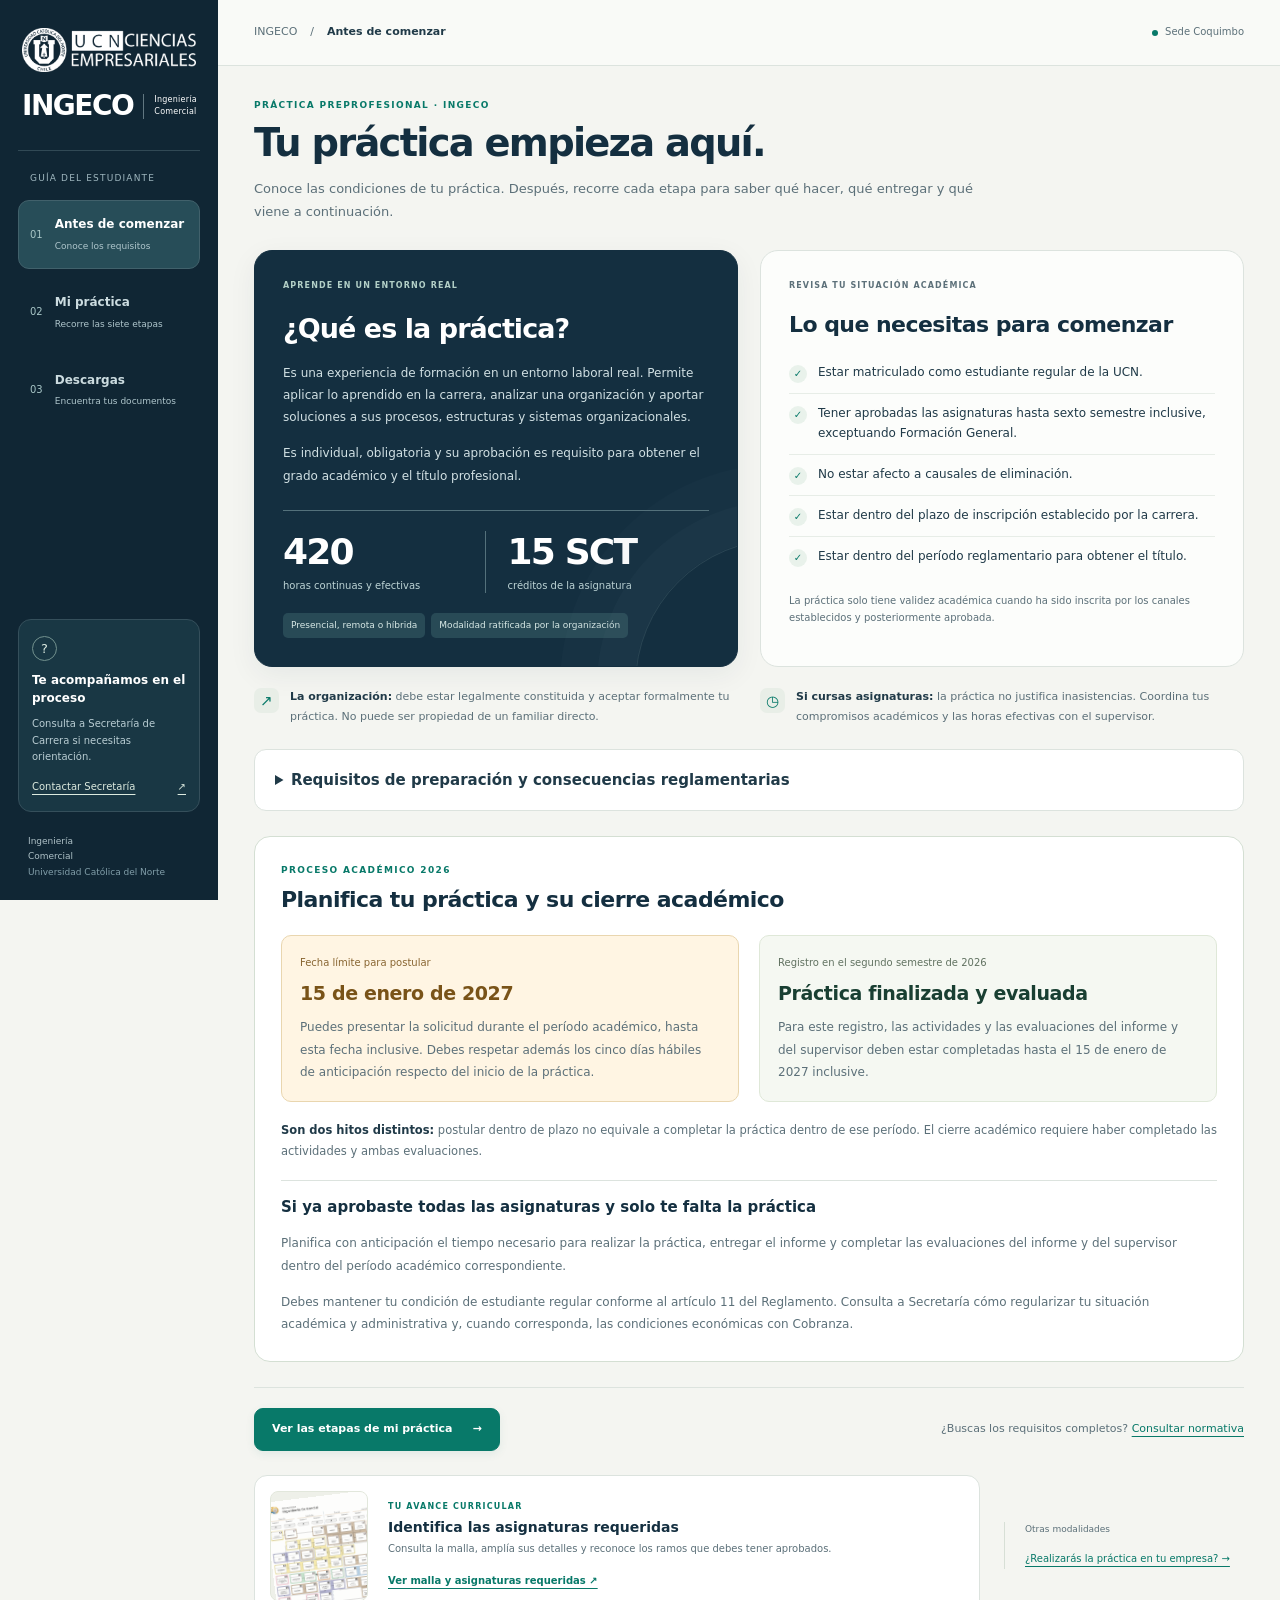
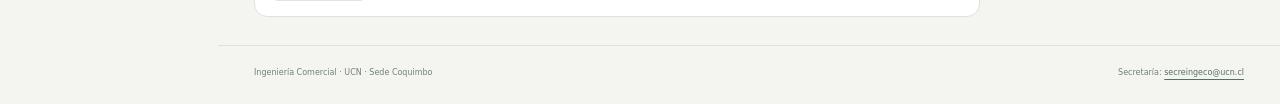
==== index.html @ 9d2fce26 "Add files via upload" ====
<!doctype html>
<html lang="es"><head><meta charset="utf-8"><meta name="viewport" content="width=device-width, initial-scale=1"><title>Tu práctica paso a paso · INGECO UCN</title><meta name="description" content="Guía interactiva de práctica INGECO: requisitos, proceso en siete etapas y documentos descargables."><style>
:root{--navy:#142f40;--navy-deep:#102634;--ink:#203a48;--muted:#5c7079;--teal:#087969;--teal-dark:#075e54;--mint:#eaf3ed;--sage:#b9cfc0;--paper:#f4f5f1;--line:#dce3de;--white:#fff;--gold:#9b6a24;--amber:#fcf1db;--radius:18px}*{box-sizing:border-box}html{scroll-behavior:smooth}body{margin:0;background:var(--paper);color:var(--ink);font:15px/1.65 system-ui,-apple-system,"Segoe UI",sans-serif}button,input{font:inherit}button{cursor:pointer}a{color:var(--teal);text-underline-offset:4px}button,a,input{touch-action:manipulation}button:focus-visible,a:focus-visible,input:focus-visible,summary:focus-visible{outline:3px solid #d0a855;outline-offset:4px}[hidden]{display:none!important}.skip{position:fixed;top:-100px;left:20px;background:white;padding:12px;z-index:100}.skip:focus{top:12px}.app-frame{display:grid;grid-template-columns:218px minmax(0,1fr);min-height:100vh}.app-sidebar{background:var(--navy-deep);color:white;position:sticky;top:0;height:100vh;padding:28px 18px 20px;display:flex;flex-direction:column;overflow:auto}.brand{display:flex;align-items:center;gap:10px;padding:0 4px 30px}.brand b{font-size:28px;font-weight:800;letter-spacing:-1.5px;line-height:1}.brand span{font-size:8px;letter-spacing:.03em;line-height:1.55;border-left:1px solid #617781;padding-left:10px}.sidebar-caption{font-size:9px;letter-spacing:.13em;color:#9fb7bf;padding:20px 12px 14px;border-top:1px solid #314955}.nav-main{display:flex;flex-direction:column;gap:9px}.sidebar-nav button{width:100%;display:flex;gap:12px;align-items:center;background:transparent;color:#ccdce0;border:1px solid transparent;border-radius:11px;text-align:left;padding:14px 11px}.sidebar-nav button[aria-pressed=true]{background:#274d58;border-color:#41616b;color:white}.nav-index{font-size:10px;color:#a7c5c6;line-height:1}.nav-copy strong{font-size:12px;display:block;font-weight:650}.nav-copy small{font-size:9px;display:block;margin-top:4px;color:#afc6cc}.sidebar-help{margin-top:auto;border:1px solid #354f5b;background:#193744;border-radius:13px;padding:16px 13px;font-size:11px}.help-mark{display:grid;place-items:center;width:25px;height:25px;border:1px solid #72918e;color:#d9e8df;border-radius:50%;font-size:13px;margin-bottom:10px}.sidebar-help strong{font-size:12px;line-height:1.5;display:block}.sidebar-help p{font-size:10px;color:#b9cdd3;margin:9px 0 13px}.sidebar-help a{color:#dceadf;font-size:10px;display:flex;justify-content:space-between}.sidebar-bottom{padding:22px 10px 0;font-size:9px;color:#aec1c7;line-height:1.7}.sidebar-bottom span{color:#819ea9}.app-workspace{min-width:0}.utility-bar{height:66px;border-bottom:1px solid var(--line);display:flex;justify-content:space-between;align-items:center;padding:0 36px;background:#f9faf7}.breadcrumb{display:flex;gap:13px;align-items:center;font-size:11px;color:var(--muted)}.breadcrumb strong{font-weight:550;color:var(--ink)}.utility-meta{font-size:10px;display:flex;gap:7px;align-items:center;color:var(--muted)}.campus-dot{width:6px;height:6px;background:var(--teal);border-radius:50%}main{max-width:1500px;margin:auto;padding:32px 36px 0;min-height:calc(100vh - 155px)}.screen{animation:screen-in .22s ease-out}@keyframes screen-in{from{opacity:.3;transform:translateY(5px)}to{opacity:1;transform:none}}.eyebrow{font-size:9px;letter-spacing:.15em;text-transform:uppercase;color:var(--teal);font-weight:750;margin:0 0 8px}h1{font-size:clamp(28px,3vw,43px);line-height:1.15;letter-spacing:-.045em;font-weight:750;color:var(--navy);margin:0 0 13px}h2{font-size:23px;line-height:1.3;letter-spacing:-.025em;color:var(--navy);margin:0 0 14px}h3{font-size:15px;color:var(--navy);line-height:1.4;margin:0 0 9px}p{margin:0 0 14px}.lead{font-size:13px;line-height:1.75;color:var(--muted);max-width:740px;margin-bottom:0}.page-heading{margin-bottom:26px;max-width:950px}.intro-layout{display:grid;grid-template-columns:1fr 1fr;gap:22px;align-items:stretch}.panel{padding:28px;background:white;border:1px solid var(--line);border-radius:var(--radius);min-width:0}.panel-kicker{font-size:8px;letter-spacing:.14em;font-weight:700;margin:0 0 19px;color:var(--muted)}.intro-definition{background:var(--navy);border-color:var(--navy);position:relative;overflow:hidden;box-shadow:0 8px 28px #102d4010}.intro-definition:after{content:'';position:absolute;border:1px solid #55717855;width:290px;height:290px;border-radius:50%;right:-190px;bottom:-165px;box-shadow:0 0 0 38px #55717813,0 0 0 75px #5571780c;pointer-events:none}.intro-definition h2{color:white;font-size:27px;margin-bottom:16px;letter-spacing:-.035em}.intro-definition .panel-kicker{color:#b3d0c7}.intro-copy{font-size:12px;color:var(--muted);line-height:1.85}.intro-definition .intro-copy{color:#d1e0e3}.facts{display:flex;gap:0;border-top:1px solid var(--line);margin-top:23px;padding-top:20px}.facts>div{padding:0 22px;border-right:1px solid var(--line);flex:1}.facts>div:first-child{padding-left:0}.facts>div:last-child{border-right:0}.facts strong{display:block;font-size:36px;font-weight:650;letter-spacing:-.05em;line-height:1.15;color:var(--navy);margin-bottom:6px}.facts span{font-size:10px;line-height:1.5;color:var(--muted);display:block}.intro-definition .facts{border-color:#54717b}.intro-definition .facts>div{border-color:#54717b}.intro-definition .facts strong{color:white}.intro-definition .facts span{color:#bdd4d5}.info-pills{display:flex;flex-wrap:wrap;gap:6px;margin-top:20px}.info-pills span{font-size:9px;color:#d8e9e6;background:#284a56;border-radius:5px;padding:5px 8px}.intro-requirements{background:#fcfdfb}.intro-requirements h2{font-size:22px}.requirements{list-style:none;margin:0;padding:0}.requirements li{display:flex;gap:11px;align-items:flex-start;font-size:12px;line-height:1.65;padding:10px 0;border-bottom:1px solid #e7ede7}.requirements li:before{content:'✓';display:grid;place-items:center;min-width:18px;height:18px;color:var(--teal);background:#e9f2eb;border-radius:50%;font-size:10px;font-weight:750;margin-top:2px}.requirements li:last-child{border:0}.intro-note{font-size:10px;color:var(--muted);margin:15px 0 0;line-height:1.75}.intro-support{display:grid;grid-template-columns:1fr 1fr;gap:22px;margin:20px 0}.support-note{position:relative;padding:0 0 0 36px;font-size:11px;line-height:1.8;color:var(--muted);margin:0}.support-note b{color:var(--ink)}.support-icon{position:absolute;left:0;top:1px;width:25px;height:25px;background:#e8eee7;color:var(--teal);display:grid;place-items:center;border-radius:7px;font-size:15px}.primary,.outline{border:1px solid var(--teal);border-radius:9px;padding:12px 17px;display:inline-flex;align-items:center;justify-content:center;gap:20px;text-decoration:none;font-size:11px;font-weight:700;line-height:1.5;transition:background .15s,box-shadow .15s}.primary{background:var(--teal);color:white;box-shadow:0 3px 10px #006b6015}.primary:hover{background:var(--teal-dark);box-shadow:0 4px 12px #006b6025}.outline{background:white;border-color:#cfdad3;color:var(--ink)}.outline:hover{background:#f4f8f3}.mini-link{border:0;background:none;padding:0;font-size:11px;color:var(--teal);text-decoration:underline;text-underline-offset:4px;text-align:left}.intro-bottom{display:flex;justify-content:space-between;align-items:center;gap:20px;margin-top:24px}.intro-bottom p{font-size:11px;color:var(--muted);margin:0}.start-strip{border-top:1px solid var(--line);padding-top:20px}.intro-tools{display:grid;grid-template-columns:1fr 240px;gap:24px;align-items:center;margin-top:24px}.curriculum-launch{display:flex;align-items:center;border:1px solid var(--line);border-radius:13px;overflow:hidden;background:#fff;gap:20px;padding:15px}.curriculum-thumb{width:98px;height:110px;flex-shrink:0;overflow:hidden;background:#eef0e9;border:1px solid #e2e7dc;border-radius:8px;display:grid;place-items:center}.curriculum-thumb img{width:170px;transform:rotate(-7deg);max-width:none;opacity:.85}.curriculum-copy h3{font-size:14px;margin:0 0 4px}.curriculum-copy>p:not(.eyebrow){font-size:10px;color:var(--muted);margin:0 0 9px}.curriculum-copy .outline{padding:0;border:0;background:transparent;font-size:10px;color:var(--teal);text-decoration:underline;text-underline-offset:4px;text-align:left;justify-content:flex-start}.curriculum-copy .eyebrow{font-size:8px;margin-bottom:5px}.enterprise-link{padding-left:20px;border-left:1px solid #d7dfd6}.enterprise-link>span{display:block;font-size:9px;color:var(--muted);margin-bottom:8px}.enterprise-link .mini-link{font-size:10px;line-height:1.8}.process-header{display:flex;align-items:flex-start;justify-content:space-between;gap:24px;margin-bottom:26px}.process-header h1{font-size:32px;letter-spacing:-.04em;margin-bottom:10px}.process-header .lead{font-size:12px}.route-label{display:inline-block;background:#e4eee7;color:var(--teal);border:1px solid #d1e3d6;padding:5px 10px;border-radius:30px;font-size:9px;font-weight:650;white-space:nowrap;margin-top:5px}.process-body{display:grid;grid-template-columns:177px minmax(0,1fr);gap:26px;align-items:start}.journey{position:sticky;top:22px;padding-right:15px;border-right:1px solid var(--line)}.journey-heading .eyebrow{font-size:8px;color:var(--muted);margin-bottom:5px}.journey-heading p{font-size:10px;color:var(--muted);line-height:1.7;margin-bottom:18px}.flow{display:flex;flex-direction:column;position:relative;gap:4px}.flow-group{font-size:8px;font-weight:650;letter-spacing:.02em;color:#6d7d80;margin:13px 0 5px;padding-left:2px}.flow-group:first-child{margin-top:0}.flow button{position:relative;display:grid;grid-template-columns:27px minmax(0,1fr);column-gap:10px;background:none;border:1px solid transparent;border-radius:9px;text-align:left;color:var(--ink);padding:11px 7px;width:100%;min-width:0}.flow button:not(:last-child):after{content:'';position:absolute;left:20px;top:40px;width:1px;height:15px;background:#cddbd1;z-index:-1}.flow-num{display:grid;place-items:center;grid-row:1/3;width:24px;height:24px;border:1px solid #c7d6cb;border-radius:50%;font-size:9px;font-weight:700;color:#5a7870;background:var(--paper);margin-top:1px}.flow button strong{font-size:11px;font-weight:650;line-height:1.5}.flow button small{font-size:8px;color:var(--muted);margin-top:1px;line-height:1.6}.mobile-name{display:none}.flow button:hover{background:#eaf0e8}.flow button[aria-current=step]{background:#dcece1;border-color:#bdd5c5;color:#065f50}.flow button[aria-current=step] .flow-num{background:var(--teal);color:white;border-color:var(--teal);box-shadow:0 0 0 3px #0879690d}.flow button[aria-current=step] small{color:#3e695c}.stage-workspace{min-width:0}.stage-layout{display:flex;flex-direction:column;gap:18px}.stage-main{background:white;border:1px solid #dce4db;border-radius:var(--radius);padding:27px;min-width:0;box-shadow:0 4px 16px #243c2f04}.stage-meta{display:flex;align-items:center;justify-content:space-between;gap:12px;margin-bottom:16px}.stage-meta span{font-size:8px;font-weight:750;letter-spacing:.12em;color:var(--teal)}#stage-phase{color:#6b7b75;background:#f0f4ed;border-radius:4px;padding:4px 7px;font-weight:500;letter-spacing:.02em}.stage-main h2{font-size:25px;line-height:1.25;margin-bottom:13px;max-width:780px;letter-spacing:-.03em}.stage-main>.description{font-size:12px;color:var(--muted);line-height:1.85;margin-bottom:20px}.stage-facts{display:grid;grid-template-columns:1.2fr 1fr;gap:0;background:#f2f5ef;border:1px solid #e3e9dd;border-radius:10px;padding:15px 16px;margin-bottom:22px}.stage-facts .aside-block{padding:0 15px 0 0;margin:0;border-right:1px solid #d8e2d2}.stage-facts .aside-block+.aside-block{padding:0 0 0 15px;border:0}.aside-label{font-size:8px!important;font-weight:750;letter-spacing:.12em;text-transform:uppercase;color:#5e7568!important;margin-bottom:6px!important}.aside-block p{font-size:10px;color:var(--ink);line-height:1.75;margin:0}.action-heading{display:flex;justify-content:space-between;gap:10px;align-items:center;margin-bottom:12px}.action-heading .eyebrow{margin:0;font-size:8px}.action-heading>span:last-child{font-size:9px;color:#72847b}.actions{list-style:none;counter-reset:action;display:grid;grid-template-columns:repeat(2,minmax(0,1fr));gap:12px;margin:0;padding:0}.actions li{counter-increment:action;position:relative;border:1px solid #e0e7df;border-radius:10px;background:#fff;padding:17px 15px 16px 42px;min-width:0}.actions li:before{content:counter(action,decimal-leading-zero);position:absolute;left:14px;top:18px;font-size:9px;color:#6a8979;font-weight:650}.action-text h3{font-size:11px;font-weight:700;line-height:1.5;margin:0 0 7px;color:var(--ink)}.action-text p{font-size:10.5px;line-height:1.85;color:var(--muted);margin:0}.actions li:last-child:nth-child(odd){grid-column:1/-1}.result{position:relative;padding:15px 18px 15px 47px;background:#e9f3ed;border-radius:9px;margin-top:20px;font-size:11px;color:#315d4d;line-height:1.75}.result b{display:block;font-size:8px;text-transform:uppercase;letter-spacing:.08em;margin-bottom:4px;color:#43715e}.result-mark{position:absolute;left:18px;top:17px;font-size:18px;color:var(--teal)}.stage-nav{display:flex;align-items:center;justify-content:space-between;gap:16px;margin-top:23px;padding-top:19px;border-top:1px solid #e3e9df}.stage-nav button{font-size:10px;padding:10px 15px}.stage-nav button:disabled{opacity:.4;cursor:default}.document-tray{background:#eaf0e7;border:1px solid #d9e3d5;border-radius:12px;padding:20px;display:grid;grid-template-columns:minmax(0,1fr) 180px;gap:24px;align-items:start}.document-tray>.aside-block:last-child{padding-left:20px;border-left:1px solid #ccd9c7;height:100%}.document-tray .aside-label{font-size:8px!important}.document-tray .aside-block>p{font-size:10px}.document-tray .aside-block:last-child a{font-size:10px;line-height:1.8}#stage-docs{display:flex;gap:8px;flex-wrap:wrap;margin-top:10px}.document{display:flex;gap:8px;align-items:center;flex:1 1 180px;background:#fff;border:1px solid #d4dfd2;border-radius:7px;padding:10px;text-decoration:none;color:var(--ink);min-width:0;font-size:10px;line-height:1.6}.file{font-size:8px;font-weight:750;color:#5a7461;background:#edf3e9;border:1px solid #d8e4d2;border-radius:4px;padding:4px 5px;display:inline-block;flex-shrink:0}.document .arrow{margin-left:auto;color:var(--teal);font-size:14px}.document:hover{border-color:#81aa8b}.all-docs{border:0;background:none;color:var(--teal);font-size:9px;padding:0;text-decoration:underline;text-underline-offset:4px;margin-top:11px;text-align:left}#step-status{font-size:9px;line-height:1.7;color:#6c8075;margin-top:12px}.deadline{margin:0 0 20px;padding:16px 18px;border-radius:10px;background:var(--amber);border:1px solid #ead3aa;position:relative}.deadline b{display:block;font-size:12px;color:#795219;line-height:1.5;margin-bottom:5px}.deadline span{font-size:10px;line-height:1.8;color:#80663d;display:block}.decisions{display:grid;grid-template-columns:repeat(3,minmax(0,1fr));gap:10px;margin-top:18px}.decisions>div{padding:15px 13px;border:1px solid var(--line);border-radius:9px;background:#f6f8f3}.decisions b{font-size:10px;display:block;color:var(--teal);margin-bottom:7px}.decisions span{font-size:10px;line-height:1.8;display:block;color:var(--muted)}.decisions>div:nth-child(2){background:#fff6e6;border-color:#ebddbd}.decisions>div:nth-child(2) b{color:#8b6624}.decisions>div:nth-child(3){background:#f6f0ed;border-color:#e6d8cf}.decisions>div:nth-child(3) b{color:#8a5d48}.parallel{display:grid;grid-template-columns:1fr 1fr;gap:13px;margin-top:20px}.parallel>div{padding:19px;background:#edf4ef;border:1px solid #cddfd1;border-radius:11px}.parallel>div:last-child{background:#eef2f6;border-color:#d5dfe8}.parallel span{font-size:8px;text-transform:uppercase;letter-spacing:.1em;color:var(--muted)}.parallel b{font-size:12px;display:block;margin:7px 0}.parallel p,.insurance p{font-size:10.5px;line-height:1.85;margin:0;color:var(--muted)}.insurance{background:#edf3f6;border:1px solid #d5e2e7;border-radius:10px;margin-top:20px;padding:19px}.insurance b{font-size:12px;display:block;margin-bottom:8px}.evaluation-box{margin-top:20px;border:1px solid #dce4da;border-radius:11px;padding:19px;background:#fafbf7}.weights{display:grid;grid-template-columns:1fr 1fr;gap:20px;font-size:10px}.weights strong{font-size:32px;font-weight:600;letter-spacing:-.04em;color:var(--teal);display:block;line-height:1.2;margin-bottom:6px}.grade-toggle{margin-top:16px;border-top:1px solid var(--line);padding-top:14px}.grade-toggle summary{font-size:11px;font-weight:650;color:var(--teal);cursor:pointer}.grade-toggle p{font-size:11px;color:var(--muted);line-height:1.9;margin:12px 0 0}.library-layout{display:grid;grid-template-columns:213px minmax(0,1fr);gap:24px;align-items:start}.categories{display:flex;flex-direction:column;gap:8px}.categories button{background:none;border:1px solid transparent;border-radius:11px;color:var(--muted);padding:18px 15px;text-align:left;font-size:12px;font-weight:650}.category-index{display:block;font-size:9px;letter-spacing:.08em;color:#6d8977;margin-bottom:11px}.categories button small{font-size:9px;display:block;margin-top:7px;font-weight:400}.category-count{font-size:8px;display:inline-block;border:1px solid #d2dfd0;border-radius:30px;padding:3px 8px;margin-top:14px;font-weight:450}.categories button[aria-pressed=true]{background:#e3eee3;border-color:#c4d9c5;color:#185d40}.categories button:hover{background:#eaf0e6}.library-body{min-width:0}.library-body h2{font-size:23px;margin-bottom:8px}.library-body>p{font-size:11px;color:var(--muted);line-height:1.8}.library-body #library-status{font-size:9px;margin-top:15px}#library-list{display:grid;grid-template-columns:repeat(2,minmax(0,1fr));gap:15px;margin-top:23px}.library-row{background:white;border:1px solid var(--line);border-radius:14px;padding:21px;display:grid;grid-template-columns:46px minmax(0,1fr);gap:17px;align-items:start;box-shadow:0 3px 12px #314c3903}.document-cover{width:45px;height:57px;border:1px solid #b9cec0;border-radius:5px;background:#edf4ee;position:relative;display:flex;flex-direction:column;align-items:center;padding-top:9px;overflow:hidden}.document-cover:after{content:'';position:absolute;right:-1px;top:-1px;border:6px solid transparent;border-right-color:white;border-top-color:white}.document-cover .file{font-size:7px;background:none;padding:0;border:0}.paper-lines{width:23px;height:9px;border-top:1px solid #b3ccba;border-bottom:1px solid #b3ccba;margin-top:6px}.library-row h3{font-size:13px;line-height:1.55;margin-bottom:8px}.library-row p{font-size:10px;color:var(--muted);line-height:1.85;margin:0}.library-row .own-document{display:block;font-size:8px;color:#7d6a4a;margin-top:8px}.library-row>a{grid-column:1/-1;display:flex;align-items:center;justify-content:space-between;border-top:1px solid #e4eade;padding-top:13px;margin-top:3px;font-size:10px;text-decoration:none;color:var(--teal);font-weight:650}.enterprise-screen>.eyebrow{margin-bottom:10px}.enterprise-screen>.lead{margin-bottom:25px}.enterprise-screen .panel{background:#fff}.enterprise-screen .requirements{margin-top:17px}.enterprise-screen .intro-layout .panel:first-child{border-top:3px solid #628074}.enterprise-screen .intro-bottom{margin-top:24px}.footer{max-width:1500px;margin:28px auto 0;padding:20px 36px 24px;border-top:1px solid var(--line);display:flex;gap:15px;justify-content:space-between;align-items:center;font-size:8px;color:#718077;line-height:1.8}.footer .mini-link{font-size:9px}.footer a{color:#537360}.footer #return-traditional{font-size:10px}dialog{background:white;color:var(--ink);border:1px solid #cfdbd1;border-radius:18px;padding:26px;width:min(1260px,95vw);max-height:94vh;box-shadow:0 20px 80px #102d4035}dialog::backdrop{background:#102634b8;backdrop-filter:blur(3px)}.dialog-header{display:flex;justify-content:space-between;align-items:flex-start;gap:24px}.dialog-header h2{font-size:24px}.curriculum-intro{font-size:11px;color:var(--muted);line-height:1.8;margin:12px 0}.curriculum-controls{display:flex;align-items:center;gap:20px;flex-wrap:wrap;font-size:11px;margin:16px 0}.curriculum-controls label{display:flex;align-items:center;gap:8px}.curriculum-controls input{accent-color:var(--teal)}.curriculum-controls .outline{font-size:10px;padding:8px 12px}.curriculum-scroll{max-height:62vh;overflow:auto;border:1px solid var(--line);border-radius:7px;background:white}.curriculum-image{position:relative;width:100%;line-height:0}.curriculum-image.zoomed{width:1800px}.curriculum-image img{width:100%;height:auto;display:block}.curriculum-image svg{position:absolute;inset:0;width:100%;height:100%;pointer-events:none}.curriculum-image rect{fill:#ffd43b;fill-opacity:.38;stroke:#bf4d00;stroke-width:8}
@media(min-width:1600px){.app-frame{grid-template-columns:240px minmax(0,1fr)}.app-sidebar{padding:34px 23px}.process-body{grid-template-columns:195px minmax(0,1fr);gap:30px}.stage-main{padding:32px}.action-text p{font-size:12px}.action-text h3{font-size:13px}.aside-block p{font-size:11px}.stage-main>.description{font-size:13px}.stage-main h2{font-size:29px}.lead{font-size:14px}.intro-copy,.requirements li{font-size:13px}.intro-definition h2{font-size:30px}.intro-layout .panel{padding:33px}}
@media(max-width:1200px){.app-frame{grid-template-columns:190px minmax(0,1fr)}.app-sidebar{padding:24px 13px}.brand{gap:9px}.brand b{font-size:24px}.brand span{font-size:7px;padding-left:8px}.nav-copy strong{font-size:11px}.nav-copy small{font-size:8px}.sidebar-nav button{padding:12px 9px}.utility-bar{padding:0 26px}main{padding:27px 26px 0}.process-body{grid-template-columns:158px minmax(0,1fr);gap:20px}.journey{padding-right:10px}.flow button{column-gap:7px;padding:10px 5px}.flow strong{font-size:10px}.flow button small{font-size:8px}.stage-main{padding:23px}.stage-main h2{font-size:23px}.actions li{padding:14px 12px 14px 34px}.actions li:before{left:10px;top:15px;font-size:8px}.action-text h3{font-size:11px}.action-text p{font-size:10px}.stage-facts{padding:13px}.document-tray{grid-template-columns:1fr;gap:17px}.document-tray>.aside-block:last-child{padding:13px 0 0;border-left:0;border-top:1px solid #ccd9c7}.intro-tools{grid-template-columns:1fr 180px;gap:18px}.panel{padding:23px}.intro-copy,.requirements li{font-size:11px}.intro-definition h2{font-size:24px}.library-layout{grid-template-columns:180px minmax(0,1fr);gap:20px}.library-row{padding:17px;gap:13px}.categories button{padding:15px 12px}.footer{padding-left:26px;padding-right:26px}.stage-facts{grid-template-columns:1.15fr 1fr}}
@media(max-width:1000px){.app-frame{grid-template-columns:170px minmax(0,1fr)}.app-sidebar{padding:22px 10px}.brand span{display:none}.brand b{font-size:30px}.sidebar-caption{font-size:8px;padding-left:9px}.sidebar-nav button{gap:9px}.nav-copy small{display:none}.nav-copy strong{font-size:11px}.sidebar-help{padding:14px 11px}.sidebar-help strong{font-size:11px}.sidebar-bottom{font-size:8px}.process-body{grid-template-columns:140px minmax(0,1fr);gap:17px}.stage-main{padding:21px}.stage-main h2{font-size:22px}.actions{grid-template-columns:1fr;gap:10px}.action-text p{font-size:11px}.action-text h3{font-size:12px}.stage-facts{grid-template-columns:1fr;gap:12px}.stage-facts .aside-block{border:0;padding:0}.stage-facts .aside-block+.aside-block{padding:12px 0 0;border-top:1px solid #d8e2d2}.intro-layout{grid-template-columns:1fr}.intro-definition .facts{margin-top:20px;padding-top:18px}.intro-definition{padding:27px}.intro-copy,.requirements li{font-size:12px}.intro-tools{grid-template-columns:1fr}.enterprise-link{padding:0;border:0;display:flex;align-items:center;justify-content:space-between}.enterprise-link>span{margin:0}.library-layout{grid-template-columns:165px minmax(0,1fr)}#library-list{grid-template-columns:1fr}.categories button{font-size:11px}.decisions{grid-template-columns:1fr}.parallel{grid-template-columns:1fr}.intro-support{gap:20px}.support-note{font-size:10px}.intro-bottom{align-items:flex-start;flex-direction:column;gap:13px}}
@media(max-width:760px){.app-frame{display:block}.app-sidebar{position:static;height:auto;overflow:visible;padding:17px 20px 0;display:block}.brand{padding:0 0 16px;gap:12px}.brand b{font-size:26px}.brand span{display:block;font-size:8px;border-color:#627983}.sidebar-caption,.sidebar-help,.sidebar-bottom{display:none}.sidebar-nav{margin:0 -5px}.nav-main{flex-direction:row;gap:4px}.sidebar-nav button{padding:12px 8px;gap:8px;border-radius:9px 9px 0 0}.sidebar-nav button[aria-pressed=true]{background:var(--paper);border-color:var(--paper);color:var(--ink)}.nav-index{font-size:8px}.sidebar-nav button[aria-pressed=true] .nav-index{color:var(--teal)}.nav-copy strong{font-size:11px;white-space:nowrap}.utility-bar{height:46px;padding:0 22px}.breadcrumb{font-size:9px;gap:10px}.utility-meta{font-size:8px}main{padding:24px 20px 0;min-height:calc(100vh - 260px)}.page-heading{margin-bottom:23px}.page-heading h1{font-size:31px}.lead{font-size:12px;line-height:1.8}.intro-layout{gap:17px}.panel{padding:24px}.intro-definition h2{font-size:27px}.intro-copy,.requirements li{font-size:12px}.panel-kicker{font-size:8px;margin-bottom:15px}.intro-support{grid-template-columns:1fr;gap:15px}.support-note{font-size:11px;line-height:1.85}.start-strip{margin-top:21px}.primary,.outline{font-size:11px;padding:11px 14px}.curriculum-launch{padding:14px;gap:15px}.curriculum-thumb{width:76px;height:100px}.curriculum-copy h3{font-size:13px}.curriculum-copy>p:not(.eyebrow){font-size:10px}.enterprise-link{display:block}.enterprise-link>span{margin-bottom:5px}.process-header{display:block;margin-bottom:20px}.process-header h1{font-size:30px}.process-header .route-label{margin-top:14px}.process-header .lead{font-size:12px}.process-body{display:block}.journey{position:static;border:0;padding:0;margin:0 0 18px}.journey-heading{display:none}.flow{flex-direction:row;overflow:auto;gap:7px;padding:2px 0 11px;scrollbar-width:thin;scroll-snap-type:x proximity}.flow-group{display:none}.flow button{display:flex;flex-direction:column;gap:3px;flex:0 0 112px;min-height:95px;padding:12px 11px;border-color:#d7e1d5;border-radius:10px;background:#fafbf8;scroll-snap-align:start}.flow button:after{display:none}.flow-num{width:23px;height:23px;margin-bottom:6px;font-size:9px}.flow button strong{font-size:10px;line-height:1.5}.flow button small{font-size:8px;line-height:1.5}.flow button[aria-current=step]{background:#dcece1;border-color:#abcab6}.stage-main{padding:22px;border-radius:15px}.stage-main h2{font-size:24px;line-height:1.3}.stage-main>.description{font-size:12px;line-height:1.9}.stage-meta{margin-bottom:16px}.stage-meta span{font-size:8px}.stage-facts{grid-template-columns:1fr;padding:14px;margin-bottom:23px}.aside-block p{font-size:11px}.actions{gap:11px}.actions li{padding:17px 15px 17px 39px;border-radius:10px}.actions li:before{left:12px;top:20px;font-size:9px}.action-text h3{font-size:12px;margin-bottom:8px}.action-text p{font-size:11px;line-height:1.9}.action-heading>span:last-child{display:none}.result{font-size:11px;padding:15px 15px 15px 43px}.stage-nav{margin-top:22px;gap:12px}.stage-nav button{font-size:10px;padding:10px 12px;gap:8px}.stage-nav .primary{max-width:70%}.document-tray{padding:20px;border-radius:12px}.document{font-size:11px;padding:11px}.file{font-size:8px}.all-docs{font-size:10px}.document-tray .aside-block:last-child a{font-size:11px}.decisions span,.deadline span{font-size:11px}.decisions b,.deadline b{font-size:12px}.parallel p,.insurance p{font-size:11px}.parallel b,.insurance b{font-size:13px}.grade-toggle p{font-size:11px}.weights{font-size:10px}.library-layout{display:block}.categories{flex-direction:row;gap:7px;margin-bottom:23px}.categories button{flex:1;padding:12px 9px;background:#f9fbf7;border-color:var(--line);font-size:10px;line-height:1.5}.category-index{font-size:8px;margin-bottom:7px}.categories button small{display:none}.category-count{font-size:7px;padding:2px 5px;margin-top:8px}.library-body h2{font-size:23px}#library-list{grid-template-columns:1fr;gap:13px;margin-top:20px}.library-row{padding:20px;grid-template-columns:44px minmax(0,1fr);gap:17px}.library-row h3{font-size:14px}.library-row p{font-size:11px}.library-row>a{font-size:11px}.library-row .own-document{font-size:9px}.footer{padding:19px 20px;flex-direction:column;align-items:flex-start;font-size:9px;gap:9px;margin-top:26px}.footer a{font-size:9px}dialog{padding:20px;border-radius:13px;width:96vw}.dialog-header h2{font-size:21px}.curriculum-controls{gap:13px;font-size:10px}.curriculum-intro{font-size:11px}.dialog-header .outline{padding:8px 10px;font-size:10px}.dialog-header{gap:12px}.enterprise-screen h1{font-size:31px}.enterprise-screen .intro-copy{font-size:12px}.facts strong{font-size:34px}.enterprise-screen .intro-bottom{align-items:flex-start;flex-direction:column;gap:19px}}
@media(max-width:380px){.app-sidebar{padding-left:15px;padding-right:15px}.nav-copy strong{font-size:10px}.nav-index{display:none}main{padding-left:15px;padding-right:15px}.utility-bar{padding-left:17px;padding-right:17px}.stage-main{padding:18px}.curriculum-thumb{display:none}.stage-main h2{font-size:22px}.page-heading h1,.process-header h1{font-size:29px}}
@media(prefers-reduced-motion:reduce){html{scroll-behavior:auto}.screen{animation:none}.primary,.outline{transition:none}}
@media print{.app-frame{display:block}.app-sidebar,.utility-bar,.footer,.journey,.stage-nav,.intro-bottom,.intro-tools,.mini-link{display:none!important}body{background:white;font-size:11pt}main{padding:0;max-width:none}.panel,.stage-main,.document-tray{box-shadow:none;border:1px solid #ddd}.intro-definition{background:white;color:black}.intro-definition h2,.intro-definition .intro-copy,.intro-definition .facts strong,.intro-definition .facts span{color:black}.intro-layout,.process-body{display:block}.stage-layout{display:block}.stage-main{margin-bottom:20px}.actions{display:block}.actions li{break-inside:avoid;margin-bottom:10px}.action-text p{font-size:11pt}.intro-definition:after{display:none}.document-tray{display:block}.library-layout{display:block}.categories{display:none}#library-list{grid-template-columns:1fr 1fr}.stage-facts{background:#f5f5f5}.screen{animation:none}.panel{margin-bottom:20px}}

.academic-planning{background:#fff;border:1px solid #d4dfd3;border-radius:16px;margin:25px 0;padding:26px}.planning-heading h2{font-size:22px;margin:0 0 20px}.planning-heading .eyebrow{font-size:9px}.planning-dates{display:grid;grid-template-columns:1fr 1fr;gap:20px}.planning-date{padding:18px;border-radius:10px;background:#f5f8f2;border:1px solid #dfe8d8}.planning-date:first-child{background:#fff5e3;border-color:#e9d6af}.planning-label{display:block;font-size:10px;line-height:1.7;color:#617261;margin-bottom:9px}.planning-date:first-child .planning-label{color:#886531}.planning-date strong{font-size:19px;letter-spacing:-.02em;line-height:1.4;display:block;color:#193f32;margin-bottom:10px}.planning-date:first-child strong{color:#795318}.planning-date p{font-size:12px;line-height:1.85;color:var(--muted);margin:0}.planning-explanation{font-size:11.5px;line-height:1.85;color:var(--muted);margin:18px 0}.planning-explanation b{color:var(--ink)}.planning-enrollment{border-top:1px solid var(--line);padding-top:16px}.planning-enrollment summary{font-size:12px;font-weight:650;line-height:1.8;cursor:pointer;color:var(--teal)}.planning-enrollment p{font-size:12px;line-height:1.85;color:var(--muted);margin:14px 0 0}@media(max-width:760px){.academic-planning{padding:21px;margin:22px 0}.planning-heading h2{font-size:22px}.planning-dates{grid-template-columns:1fr;gap:13px}.planning-date p,.planning-enrollment p{font-size:12.5px}.planning-explanation{font-size:12px}.planning-enrollment summary{font-size:12px}}

.managed-document{border:1px dashed #b6cdbb;border-radius:9px;padding:15px;margin-top:13px;background:#f7faf4}.managed-label{display:block;font-size:9px;letter-spacing:.06em;color:#5d7865;margin-bottom:7px}.managed-document h3{font-size:12px;margin:0 0 7px}.managed-document p{font-size:11px;line-height:1.85;color:var(--muted);margin:0}.review-results{margin-top:20px}.review-results>h3{font-size:13px;margin-bottom:0}.start-gate{background:#edf4ee;border:1px solid #cbdecc;border-radius:10px;padding:17px;margin-top:14px}.start-gate b{display:block;font-size:12px;color:var(--teal);margin-bottom:8px}.start-gate p{font-size:12px;line-height:1.9;color:var(--ink);margin:0}.start-gate span{color:var(--teal);padding:0 4px}.termination-deadline{border-color:#e4c3a2;background:#fff3e3}.insurance p+p{margin-top:11px}.completion-streams{grid-template-columns:repeat(3,minmax(0,1fr))}.completion-streams>div:first-child{background:#fff4e6;border-color:#e7d0ab}.completion-streams>div:last-child{background:#eef2f6;border-color:#d5dfe8}@media(max-width:1100px){.completion-streams{grid-template-columns:1fr}}

#stage-title{scroll-margin-top:24px}#stage-title:focus{outline:none}.action-section{grid-column:1/-1;counter-increment:none!important;margin:22px 0 5px!important;padding:10px 0!important;border:0!important;display:block!important;color:var(--teal);font-size:12px;list-style:none}.action-section:before{display:none!important}.supervisor-states{display:grid;gap:10px;margin:20px 0}.supervisor-states>div{border-left:3px solid var(--teal);background:var(--mint);padding:13px 16px;font-size:12px}.supervisor-states p{margin:4px 0 0}.supervisor-states .failed{border-color:#a34e38;background:#fff1eb}.library-return{margin-bottom:20px}#curriculum-dialog[open]{display:flex;flex-direction:column;height:92dvh;max-height:92dvh;overflow:hidden}#curriculum-dialog .dialog-header,#curriculum-dialog .curriculum-controls,#curriculum-dialog .curriculum-intro{flex-shrink:0}#curriculum-dialog .curriculum-scroll{flex:1;min-height:90px;max-height:none;overflow:auto;overscroll-behavior:contain}#curriculum-dialog>p:last-child{font-size:10px;margin:8px 0 0;flex-shrink:0}@media(max-width:760px){#curriculum-dialog[open]{height:96dvh;max-height:96dvh;width:96vw;padding:16px}#curriculum-dialog .curriculum-intro{line-height:1.45;margin:8px 0}#curriculum-dialog .curriculum-controls{margin:8px 0;gap:10px}.dialog-header h2{font-size:18px}}@media(prefers-reduced-motion:reduce){html{scroll-behavior:auto}.screen{animation:none}}
.curriculum-image{margin-inline:auto}.brand{display:block}.brand img{display:block;width:100%;height:auto;margin-bottom:20px}.brand .brand-text{display:flex;align-items:center;gap:10px}.source-details{margin:22px 0;padding:18px 20px;border:1px solid var(--line);border-radius:12px;background:#fff}.source-details summary{cursor:pointer;font-weight:650}.source-details p{margin:12px 0 0;font-size:12px}.download-formats{grid-column:1/-1;display:flex;flex-direction:column;gap:8px;align-items:flex-start;border-top:1px solid var(--line);padding-top:13px}.download-formats a{font-size:11px}.static-guide article{margin:20px 0}.static-guide li{margin-bottom:8px}@media(max-width:760px){.brand img{max-width:280px}.download-formats{grid-column:1/-1}.source-details{padding:16px}.curriculum-controls{flex-wrap:wrap}}</style></head><body><a href="#main" class="skip">Saltar al contenido</a><div class="app-frame"><aside class="app-sidebar" aria-label="Guía de navegación"><div class="brand"><img src="assets/logo-eciem.png" alt="Universidad Católica del Norte Ciencias Empresariales"><div class="brand-text"><b>INGECO</b><span>Ingeniería<br>Comercial</span></div></div><div class="sidebar-caption">GUÍA DEL ESTUDIANTE</div><nav class="sidebar-nav" aria-label="Navegación principal"><div class="nav-main"><button type="button" data-screen="intro" aria-pressed="true"><span class="nav-index" aria-hidden="true">01</span><span class="nav-copy"><strong>Antes de comenzar</strong><small>Conoce los requisitos</small></span></button><button type="button" data-screen="process" aria-pressed="false"><span class="nav-index" aria-hidden="true">02</span><span class="nav-copy"><strong>Mi práctica</strong><small>Recorre las siete etapas</small></span></button><button type="button" data-screen="library" aria-pressed="false"><span class="nav-index" aria-hidden="true">03</span><span class="nav-copy"><strong>Descargas</strong><small>Encuentra tus documentos</small></span></button></div></nav><div class="sidebar-help"><span class="help-mark" aria-hidden="true">?</span><strong>Te acompañamos en el proceso</strong><p>Consulta a Secretaría de Carrera si necesitas orientación.</p><a href="mailto:secreingeco@ucn.cl">Contactar Secretaría <span aria-hidden="true">↗</span></a></div><div class="sidebar-bottom">Ingeniería<br>Comercial<br><span>Universidad Católica del Norte</span></div></aside><div class="app-workspace"><header class="utility-bar"><div class="breadcrumb"><span>INGECO</span><span aria-hidden="true">/</span><strong id="view-name">Antes de comenzar</strong></div><div class="utility-meta"><span class="campus-dot" aria-hidden="true"></span>Sede Coquimbo</div></header><main id="main">
<section class="screen" id="intro"><div class="page-heading"><p class="eyebrow">Práctica preprofesional · INGECO</p><h1>Tu práctica empieza aquí.</h1><p class="lead">Conoce las condiciones de tu práctica. Después, recorre cada etapa para saber qué hacer, qué entregar y qué viene a continuación.</p></div><div class="intro-layout"><article class="panel intro-definition"><p class="panel-kicker">APRENDE EN UN ENTORNO REAL</p><h2>¿Qué es la práctica?</h2><p class="intro-copy">Es una experiencia de formación en un entorno laboral real. Permite aplicar lo aprendido en la carrera, analizar una organización y aportar soluciones a sus procesos, estructuras y sistemas organizacionales.</p><p class="intro-copy">Es individual, obligatoria y su aprobación es requisito para obtener el grado académico y el título profesional.</p><div class="facts"><div><strong>420</strong><span>horas continuas y efectivas</span></div><div><strong>15 SCT</strong><span>créditos de la asignatura</span></div></div><div class="info-pills"><span>Presencial, remota o híbrida</span><span>Modalidad ratificada por la organización</span></div></article><article class="panel intro-requirements"><p class="panel-kicker">REVISA TU SITUACIÓN ACADÉMICA</p><h2>Lo que necesitas para comenzar</h2><ul class="requirements"><li>Estar matriculado como estudiante regular de la UCN.</li><li>Tener aprobadas las asignaturas hasta sexto semestre inclusive, exceptuando Formación General.</li><li>No estar afecto a causales de eliminación.</li><li>Estar dentro del plazo de inscripción establecido por la carrera.</li><li>Estar dentro del período reglamentario para obtener el título.</li></ul><p class="intro-note">La práctica solo tiene validez académica cuando ha sido inscrita por los canales establecidos y posteriormente aprobada.</p></article></div><div class="intro-support"><p class=" support-note"><span class="support-icon" aria-hidden="true">↗</span><b>La organización:</b> debe estar legalmente constituida y aceptar formalmente tu práctica. No puede ser propiedad de un familiar directo.</p><p class=" support-note"><span class="support-icon" aria-hidden="true">◷</span><b>Si cursas asignaturas:</b> la práctica no justifica inasistencias. Coordina tus compromisos académicos y las horas efectivas con el supervisor.</p></div><details class="source-details"><summary>Requisitos de preparación y consecuencias reglamentarias</summary><p>El Programa exige participar en una inducción a la práctica profesional antes de iniciar el proceso.</p><p>El artículo 31 contempla la reprobación por incumplir los plazos reglamentarios, perjudicar el prestigio de la Universidad, no incorporar las observaciones en la segunda corrección y las causales del artículo 29. Si repruebas, el artículo 32 exige una nueva solicitud en otra unidad de la misma empresa o en una empresa diferente; el artículo 33 remite al artículo 45 del Reglamento General de Docencia de Pregrado.</p></details><section class="academic-planning" id="academic-planning" aria-labelledby="academic-planning-title"><div class="planning-heading"><div><p class="eyebrow">PROCESO ACADÉMICO <span data-calendar="year">2026</span></p><h2 id="academic-planning-title">Planifica tu práctica y su cierre académico</h2></div></div><div class="planning-dates"><div class="planning-date"><span class="planning-label">Fecha límite para postular</span><strong><span data-calendar="deadline">15 de enero de 2027</span></strong><p>Puedes presentar la solicitud durante el período académico, hasta esta fecha inclusive. Debes respetar además los cinco días hábiles de anticipación respecto del inicio de la práctica.</p></div><div class="planning-date"><span class="planning-label">Registro en el <span data-calendar="period">segundo semestre de 2026</span></span><strong>Práctica finalizada y evaluada</strong><p>Para este registro, las actividades y las evaluaciones del informe y del supervisor deben estar completadas hasta el <span data-calendar="deadline">15 de enero de 2027</span> inclusive.</p></div></div><p class="planning-explanation"><b>Son dos hitos distintos:</b> postular dentro de plazo no equivale a completar la práctica dentro de ese período. El cierre académico requiere haber completado las actividades y ambas evaluaciones.</p><div class="planning-enrollment"><h3>Si ya aprobaste todas las asignaturas y solo te falta la práctica</h3><p>Planifica con anticipación el tiempo necesario para realizar la práctica, entregar el informe y completar las evaluaciones del informe y del supervisor dentro del período académico correspondiente.</p><p>Debes mantener tu condición de estudiante regular conforme al artículo 11 del Reglamento. Consulta a Secretaría cómo regularizar tu situación académica y administrativa y, cuando corresponda, las condiciones económicas con Cobranza.</p></div></section><div class="intro-bottom start-strip"><button class="primary" type="button" id="start">Ver las etapas de mi práctica <span aria-hidden="true">→</span></button><p>¿Buscas los requisitos completos? <button type="button" class="mini-link" data-library="normativa">Consultar normativa</button></p></div><div class="intro-tools"><div class="curriculum-launch"><div class="curriculum-thumb" aria-hidden="true"><img src="assets/malla-ingeco-preview.webp" alt=""></div><div class="curriculum-copy"><p class="eyebrow">TU AVANCE CURRICULAR</p><h3>Identifica las asignaturas requeridas</h3><p>Consulta la malla, amplía sus detalles y reconoce los ramos que debes tener aprobados.</p><button class="outline" type="button" id="open-curriculum">Ver malla y asignaturas requeridas ↗</button></div></div><div class="enterprise-link"><span>Otras modalidades</span><button class="mini-link" type="button" id="own-link">¿Realizarás la práctica en tu empresa? →</button></div></div></section>
<section class="screen" id="process" hidden><div class="process-header"><div><p class="eyebrow" id="process-eyebrow">Tu recorrido</p><h1 id="process-title">Mi práctica, en siete etapas</h1><p class="lead" id="process-lead">Selecciona una etapa del flujo para ver sus acciones, documentos y plazos.</p></div><span class="route-label" id="route-label">Práctica tradicional</span></div><div class="process-body"><aside class="journey"><div class="journey-heading"><span class="eyebrow">MAPA DEL PROCESO</span><p>Selecciona la etapa que quieres consultar.</p></div><nav class="flow" id="flow" aria-label="Etapas de la práctica"></nav></aside><div class="stage-workspace"><div class="stage-layout"><article class="stage-main" id="stage" aria-labelledby="stage-title"><div class="stage-meta"><span id="stage-position"></span><span id="stage-phase"></span></div><h2 tabindex="-1" id="stage-title"></h2><p class="description" id="stage-intro"></p><div class="stage-facts"><div class="aside-block"><p class="aside-label">Cuándo</p><p id="stage-time"></p></div><div class="aside-block"><p class="aside-label">Quiénes participan</p><p id="stage-who"></p></div></div><div id="stage-notice" hidden></div><div class="action-heading"><span class="eyebrow">QUÉ DEBES HACER</span><span>Acciones de esta etapa</span></div><ol class="actions" id="actions"></ol><div id="stage-visual" hidden></div><div id="evaluation" hidden></div><div class="result"><span class="result-mark" aria-hidden="true">→</span><b>Al terminar esta etapa</b><span id="stage-result"></span></div><div class="stage-nav"><button class="outline" type="button" id="previous">← Anterior</button><button class="primary" type="button" id="next">Siguiente →</button></div></article><aside class="stage-aside document-tray" aria-label="Información de la etapa"><div class="aside-block"><p class="aside-label">Documentos de esta etapa</p><div id="stage-docs"></div><div class="managed-document" id="managed-document" hidden></div><button class="all-docs" type="button" data-library="inscripcion">Ver biblioteca de descargas →</button></div><div class="aside-block"><p class="aside-label">¿Necesitas orientación?</p><p><a href="mailto:secreingeco@ucn.cl">Contacta a Secretaría de Carrera</a></p></div></aside></div><p class="intro-note" id="step-status" aria-live="polite"></p></div></div></section>
<section class="screen" id="library" hidden><div class="page-heading library-heading"><p class="eyebrow">Documentos para tu práctica</p><h1>Biblioteca de descargas</h1><p class="lead">Elige una categoría y descarga el documento que necesitas. Las rúbricas y plantillas se consultan directamente en sus archivos.</p></div><div class="library-layout"><nav class="categories" aria-label="Categorías de descargas"><button type="button" data-category="normativa" aria-pressed="true"><span class="category-index">01</span><span class="category-name">Normativa y reglamentación</span><small>Reglas y programa de estudio</small><span class="category-count">4 documentos</span></button><button type="button" data-category="inscripcion" aria-pressed="false"><span class="category-index">02</span><span class="category-name">Inscripción</span><small>Plan y formularios</small><span class="category-count">3 documentos</span></button><button type="button" data-category="evaluacion" aria-pressed="false"><span class="category-index">03</span><span class="category-name">Rúbricas y plantilla de informe</span><small>Criterios y estructura</small><span class="category-count">5 documentos</span></button></nav><div class="library-body"><button type="button" class="outline library-return" id="library-return" hidden>← Volver a la etapa consultada</button><h2 id="library-title"></h2><p id="library-description"></p><div id="library-list"></div><p id="library-status" class="intro-note" aria-live="polite"></p></div></div></section>
<section class="screen enterprise-screen" id="own" hidden><p class="eyebrow">Práctica preprofesional</p><h1>Práctica en empresa propia</h1><p class="lead">Si eres propietario de una empresa y trabajas a tiempo completo en ella, puedes presentar una solicitud fundada a Jefatura de Carrera para realizar la práctica en tu emprendimiento.</p><div class="intro-layout"><article class="panel"><h2>Antes de solicitarla</h2><p class="intro-copy">Debes fundamentar cómo tu ausencia afectaría el funcionamiento y los resultados de la empresa. La solicitud requiere revisión y autorización de Jefatura.</p><ul class="requirements"><li>Carta de solicitud e inicio de actividades.</li><li>Extracto de constitución cuando corresponda.</li><li>Último estado de situación financiera.</li><li>Otros respaldos pertinentes, como contratos o proyectos adjudicados.</li></ul></article><article class="panel"><h2>Cómo se evalúa</h2><p class="intro-copy">El informe debe evidenciar la gestión del negocio, problemáticas abordadas, soluciones y resultados. La presentación y defensa reemplaza la evaluación del empleador.</p><div class="facts"><div><strong>70,00%</strong><span>informe del emprendimiento</span></div><div><strong>30,00%</strong><span>presentación y defensa</span></div></div></article></div><div class="intro-bottom"><button class="primary" type="button" id="own-start">Ver el proceso de empresa propia →</button><button class="mini-link" type="button" data-screen="intro">← Volver a Antes de comenzar</button></div></section><noscript><style>.sidebar-nav,.intro-bottom,.intro-tools,.source-details{display:none!important}</style><section class="panel static-guide"><h2>Proceso y documentos</h2><p>Postulación hasta el 15 de enero de 2027. La inscripción se gestiona por correo con <a href="mailto:secreingeco@ucn.cl">Secretaría de Carrera</a>.</p><h2>Práctica tradicional</h2><article><h3>1. Evalúa si la organización y sus funciones se ajustan a tu formación</h3><p>Antes de preparar la documentación de inscripción.</p><ol><li>Comprueba que cumples los requisitos académicos y administrativos para realizar la práctica.</li><li>Revisa el programa de estudio: la experiencia debe permitir aplicar las competencias de Ingeniería Comercial.</li><li>Busca una organización legalmente constituida que no sea propiedad de un familiar directo.</li><li>Consulta las funciones, el área de trabajo y la modalidad propuesta. Evalúa si las actividades permiten alcanzar los resultados de aprendizaje de la práctica.</li><li>Participa en la inducción a la práctica profesional antes de iniciar el proceso, conforme al Programa de la asignatura.</li></ol></article><article><h3>2. Prepara tus documentos y envíalos a Secretaría</h3><p>Hasta el 15 de enero de 2027 inclusive, respetando además al menos 5 días hábiles de anticipación respecto del inicio de la práctica.</p><ol><li>Descarga y completa el formulario de inscripción con los antecedentes del estudiante, organización, supervisor, modalidad, fechas y horario.</li><li>Prepara el plan de trabajo: objetivo general, al menos tres objetivos específicos, actividades, herramientas y productos esperados.</li><li>Solicita la firma y el timbre del supervisor en ambos documentos y comprueba que los antecedentes y fechas coincidan.</li><li>Envía el formulario y el plan por correo a secreingeco@ucn.cl. Secretaría revisa los antecedentes y los remite a Jefatura de Carrera para su validación y autorización.</li><li>Las solicitudes de este proceso se recibirán hasta el 15 de enero de 2027 inclusive. La documentación recibida después de esa fecha no será admitida ni derivada a Jefatura de Carrera para su autorización.</li></ol></article><article><h3>3. Completa la revisión y la carta de aceptación</h3><p>Revisión inicial: 5 días hábiles desde la recepción en Secretaría. Correcciones: 10 días hábiles desde el correo. Carta: obligatoria antes del inicio.</p><ol><li>Secretaría revisa el formulario y el plan y los remite a Jefatura de Carrera para revisar su forma, contenido y pertinencia.</li><li>Secretaría comunica por correo si la documentación fue aprobada, requiere correcciones o fue rechazada.</li><li>Si recibes observaciones, corrige y reenvía dentro de los 10 días hábiles siguientes al correo de Secretaría. Si no corriges en ese plazo, la solicitud se da por cancelada. La nueva entrega tiene 5 días hábiles de revisión desde su recepción en Secretaría.</li><li>Cuando el formulario y el plan están aprobados, Secretaría te informa por correo y te envía la Carta de Aceptación y Compromiso. Este documento se gestiona directamente con Secretaría.</li><li>Gestiona que la empresa complete la carta con sus antecedentes y el período de práctica, coincidente con el formulario. Debe incluir nombre, cargo, firma y timbre de su representante.</li><li>Entrega la carta completada a Secretaría antes de la fecha de inicio. Sin su entrega no se autoriza el comienzo de la práctica. Una vez recibida, podrás iniciar según las fechas estipuladas. Confirma con Secretaría la autorización y las fechas registradas.</li></ol></article><article><h3>4. Desarrolla tu plan y reúne evidencias para el informe</h3><p>Durante el período autorizado. Consulta con Secretaría los antecedentes del seguro y sus condiciones.</p><ol><li>Completa las 420 horas continuas y efectivas y cumple las actividades del plan autorizado.</li><li>Respeta las normas éticas y profesionales de la organización y de la Universidad.</li><li>Mantén una bitácora semanal con actividades, herramientas, dificultades, soluciones y resultados.</li><li>Reúne documentos, reportes, gráficos u otras evidencias de al menos cuatro problemáticas y sus soluciones propuestas o implementadas.</li><li>Coordina el seguimiento con el supervisor. Si cursas asignaturas, cumple tus compromisos académicos y descuenta ese tiempo de las horas de práctica.</li><li>Consulta previamente con Secretaría cualquier modificación de fechas: los cambios requieren autorización.</li><li>Ante cualquier inconveniente o necesidad de poner término anticipado a la práctica, contacta a la Jefatura de Carrera correspondiente, por correo o agendando una reunión, y explica los antecedentes. El término requiere su revisión y visado; no puedes finalizar la práctica unilateralmente.</li><li>Si tu práctica coincide con el receso de la institución, especialmente en febrero, confirma antes del receso los contactos y el procedimiento para utilizar el seguro escolar. Conserva esa información durante la práctica.</li></ol></article><article><h3>5. Notifica el término y entrega la constancia</h3><p>Notificación y constancia: máximo 10 días corridos desde el término. Informe: máximo 30 días corridos desde esa misma fecha.</p><ol><li>Verifica con el supervisor el cumplimiento de las 420 horas continuas y efectivas y las fechas autorizadas.</li><li>Cualquier ajuste de la fecha de término debe consultarse previamente a Secretaría y contar con autorización. No puedes modificarla de manera unilateral.</li><li>Al finalizar la práctica, debes informar por correo a Secretaría de Carrera y adjuntar la constancia de término firmada y timbrada por la empresa, dentro de un máximo de 10 días corridos desde la fecha de término. Si no cumples este paso dentro del plazo, la práctica se dará por anulada.</li><li>Secretaría gestiona el envío de la evaluación de competencias genéricas al supervisor.</li><li>Entrega tu informe dentro de los 30 días corridos desde la fecha de término. Este plazo continúa aunque la respuesta del supervisor esté pendiente y es distinto del plazo de 10 días para notificar y entregar la constancia.</li><li>Conserva la constancia, el correo de notificación y los demás antecedentes de cierre. Atiende las indicaciones de Secretaría.</li></ol></article><article><h3>6. Entrega el informe y conoce cómo se evalúa</h3><p>Primera revisión académica: 15 a 30 días corridos desde la recepción de los documentos por el evaluador.</p><ol><li>Envía tu informe en PDF y sus anexos por los canales establecidos por la carrera. Consulta la plantilla y la rúbrica disponibles.</li><li>Si la evaluación del supervisor no ha sido respondida, el informe queda a la espera de su recepción y no se deriva al académico.</li><li>Si la evaluación del supervisor es inferior a 5,0, la práctica queda reprobada y el informe no se envía a revisión académica.</li><li>Una vez recibida la evaluación aprobatoria del supervisor, el informe se deriva al académico para su evaluación.</li><li>Si el informe obtiene una nota inicial entre 3,0 y 4,9, queda pendiente. Incorpora las observaciones y reenvía dentro de 10 días corridos desde la comunicación de la evaluación. El mismo académico lo revisa nuevamente en un máximo de 10 días corridos. Si el informe corregido sigue bajo 5,0, la práctica queda reprobada.</li></ol></article><article><h3>7. Recibe el resultado y verifica el registro de tu nota</h3><p>Registro en Banner: a más tardar al cierre del semestre lectivo. Para el registro en el segundo semestre de 2026, la práctica debe estar finalizada y evaluada por informe y supervisor hasta el 15 de enero de 2027 inclusive.</p><ol><li>Se determina la calificación final con un 70,00% correspondiente al informe y un 30,00% a la evaluación de competencias genéricas del supervisor.</li><li>La calificación final se registra en Banner a más tardar al cierre del semestre lectivo.</li><li>Recibirás por correo el desglose de ambas evaluaciones y el resultado final de la práctica.</li><li>Si tienes dudas sobre las notas, el registro o el cierre, contacta a Secretaría de Carrera.</li><li>Las prácticas cuyas actividades y evaluaciones del informe y del supervisor estén completadas hasta el 15 de enero de 2027 inclusive se registrarán en el segundo semestre de 2026.</li></ol></article><h2>Empresa propia</h2><article><h3>1. Solicita la autorización para tu empresa</h3><p>Antes de formalizar la inscripción.</p><ol><li>Fundamenta que eres propietario y trabajas a tiempo completo en la empresa, y cómo tu ausencia afectaría su funcionamiento y resultados.</li><li>Presenta carta de solicitud, Formulario 4415 de inicio de actividades y extracto de constitución cuando corresponda.</li><li>Adjunta el último estado de situación financiera y otros respaldos pertinentes, como contratos o proyectos adjudicados.</li><li>Completa el formulario de inscripción de empresa propia.</li></ol></article><article><h3>2. Formaliza la autorización y organiza la entrega</h3><p>Informe: máximo 30 días corridos desde la fecha de inscripción de la práctica (art. 30).</p><ol><li>Formaliza la inscripción con Secretaría según la autorización de Jefatura.</li><li>Registra la fecha de inscripción: el informe debe entregarse en un plazo no superior a 30 días corridos desde esa fecha (art. 30 del Reglamento).</li><li>Organiza el trabajo que presentarás y consulta las rúbricas de informe y defensa.</li></ol></article><article><h3>3. Muestra los problemas, acciones y resultados del negocio</h3><p>Entrega: máximo 30 días corridos desde la inscripción. Revisión académica: entre 15 y 30 días corridos desde la recepción por el evaluador.</p><ol><li>Describe el emprendimiento, su propósito, modelo de negocio, clientes, recursos y limitaciones.</li><li>Documenta al menos cuatro problemáticas reales, las acciones implementadas y sus resultados.</li><li>Incluye una matriz FODA aplicada al área de la organización, oportunidades de mejora y al menos tres estrategias futuras concretas.</li><li>Entrega el informe con evidencias y referencias según la rúbrica de empresa propia.</li><li>Atiende la revisión académica y las correcciones que correspondan conforme al Anexo N°1 del Reglamento.</li></ol></article><article><h3>4. Expón el trabajo realizado y responde a la comisión</h3><p>Exposición: máximo 30 minutos. Preguntas de la comisión: máximo 30 minutos. Coordina la fecha con la carrera una vez emitida la evaluación del informe.</p><ol><li>Confirma con la carrera la fecha, las condiciones de la presentación y el número de integrantes de la comisión, que se define para cada defensa.</li><li>Prepara una exposición de máximo 30 minutos con evidencia de las acciones y resultados del emprendimiento.</li><li>Responde las preguntas de la comisión y demuestra dominio del trabajo. Esta etapa tendrá una duración máxima de 30 minutos.</li><li>Confirma el resultado de la defensa y el registro de la nota final.</li></ol></article><h2>Evaluación y descargas</h2><p>Informe: 70,00%. Supervisor, o presentación y defensa en empresa propia: 30,00%. En la primera evaluación, el informe queda aprobado entre 5,0 y 7,0, pendiente entre 3,0 y 4,9 y reprobado bajo 3,0, conforme al Anexo N°1. El informe pendiente se corrige en 10 días corridos; la segunda evaluación tiene una nota máxima de 5,0. La práctica se reprueba si no se entrega la corrección dentro del plazo, si no se incorporan adecuadamente las observaciones o si el informe corregido sigue bajo 5,0. Una evaluación del empleador inferior a 5,0 reprueba directamente la práctica, independientemente del promedio ponderado.</p><ul><li><a href="normativa/res-vra-495-2026.pdf" download>Resolución VRA N°495/2026 (PDF)</a></li><li><a href="normativa/reglamento-practica.pdf" download>Reglamento de práctica INGECO (PDF)</a> · <a href="normativa/reglamento-practica.docx" download>Editable DOCX</a></li><li><a href="normativa/anexo-1-evaluacion-del-informe.pdf" download>Anexo 1 del Reglamento: evaluación del informe (PDF)</a> · <a href="normativa/anexo-1-evaluacion-del-informe.docx" download>Editable DOCX</a></li><li><a href="normativa/programa-practica-preprofesional.pdf" download>Programa de estudio (PDF)</a></li><li><a href="formularios/inscripcion.docx" download>Formulario de inscripción (DOCX)</a></li><li><a href="formularios/plan-de-practica.docx" download>Plan de trabajo (DOCX)</a></li><li><a href="informe-evaluacion/plantilla-informe.docx" download>Plantilla de informe (DOCX)</a></li><li><a href="informe-evaluacion/rubrica-informe.pdf" download>Rúbrica de informe de práctica (PDF)</a> · <a href="informe-evaluacion/rubrica-informe.docx" download>Editable DOCX</a></li><li><a href="informe-evaluacion/instrumento-competencias-genericas.pdf" download>Competencias genéricas (PDF)</a> · <a href="informe-evaluacion/instrumento-competencias-genericas.docx" download>Editable DOCX</a></li><li><a href="formularios/inscripcion-empresa-propia.docx" download>Formulario de inscripción · empresa propia (DOCX)</a></li><li><a href="informe-evaluacion/rubrica-informe-empresa-propia.pdf" download>Rúbrica de informe · empresa propia (PDF)</a> · <a href="informe-evaluacion/rubrica-informe-empresa-propia.docx" download>Editable DOCX</a></li><li><a href="informe-evaluacion/rubrica-defensa-empresa-propia.pdf" download>Rúbrica de defensa · empresa propia (PDF)</a> · <a href="informe-evaluacion/rubrica-defensa-empresa-propia.docx" download>Editable DOCX</a></li></ul><p><a href="normativa/malla-curricular-2027.pdf" download>Malla curricular PDF</a></p></section></noscript></main><footer class="footer"><span>Ingeniería Comercial · UCN · Sede Coquimbo</span><button class="mini-link" id="return-traditional" type="button" hidden>← Volver a práctica tradicional</button><span>Secretaría: <a href="mailto:secreingeco@ucn.cl">secreingeco@ucn.cl</a></span></footer></div></div><dialog id="curriculum-dialog" aria-labelledby="curriculum-title"><div class="dialog-header"><div><p class="eyebrow">Requisitos académicos</p><h2 id="curriculum-title">Asignaturas que debes tener aprobadas</h2></div><button type="button" class="outline" id="close-curriculum" aria-label="Cerrar malla curricular">Cerrar ×</button></div><p class="curriculum-intro">Todas las asignaturas de los semestres I a VI, exceptuando Formación General. Los recuadros amarillos con borde naranjo destacan las asignaturas requeridas; la franja morada de Formación General no forma parte de este requisito.</p><div class="curriculum-controls"><label><input id="show-highlights" type="checkbox" checked> Destacar asignaturas requeridas</label><button type="button" class="outline" id="zoom-curriculum" aria-pressed="false">Ampliar malla</button><a href="normativa/malla-curricular-2027.pdf" download>Descargar malla PDF ↓</a><a href="assets/malla-ingeco-2027.png" download>Descargar malla PNG ↓</a></div><div class="curriculum-scroll"><div class="curriculum-image" id="curriculum-image"><img src="assets/malla-ingeco-preview.webp" alt="Malla curricular Ingeniería Comercial 2027, organizada en diez semestres. Se requieren las asignaturas de los seis primeros semestres, excepto Formación General."><svg id="curriculum-highlights" viewBox="0 0 2384 1684" aria-hidden="true"><rect x="39" y="890" width="159" height="119" rx="7"></rect><rect x="40" y="422" width="159" height="120" rx="7"></rect><rect x="41" y="1046" width="158" height="119" rx="7"></rect><rect x="41" y="1358" width="158" height="119" rx="7"></rect><rect x="234" y="579" width="159" height="119" rx="7"></rect><rect x="234" y="1202" width="158" height="120" rx="7"></rect><rect x="235" y="890" width="158" height="120" rx="7"></rect><rect x="235" y="1046" width="158" height="120" rx="7"></rect><rect x="236" y="422" width="158" height="119" rx="7"></rect><rect x="429" y="1202" width="159" height="120" rx="7"></rect><rect x="430" y="579" width="158" height="119" rx="7"></rect><rect x="430" y="735" width="159" height="119" rx="7"></rect><rect x="430" y="890" width="159" height="120" rx="7"></rect><rect x="430" y="1046" width="159" height="120" rx="7"></rect><rect x="430" y="1358" width="159" height="119" rx="7"></rect><rect x="624" y="578" width="159" height="120" rx="7"></rect><rect x="625" y="422" width="159" height="120" rx="7"></rect><rect x="625" y="734" width="159" height="119" rx="7"></rect><rect x="625" y="890" width="159" height="120" rx="7"></rect><rect x="626" y="1046" width="158" height="120" rx="7"></rect><rect x="820" y="422" width="159" height="120" rx="7"></rect><rect x="820" y="579" width="158" height="119" rx="7"></rect><rect x="820" y="736" width="159" height="119" rx="7"></rect><rect x="821" y="890" width="158" height="120" rx="7"></rect><rect x="821" y="1046" width="158" height="120" rx="7"></rect><rect x="1015" y="422" width="158" height="119" rx="7"></rect><rect x="1015" y="579" width="158" height="119" rx="7"></rect><rect x="1015" y="735" width="159" height="119" rx="7"></rect><rect x="1015" y="890" width="159" height="120" rx="7"></rect><rect x="1016" y="1046" width="159" height="119" rx="7"></rect><rect x="1016" y="1201" width="159" height="120" rx="7"></rect></svg></div></div><p class="curriculum-intro">Esta visualización orienta la lectura del requisito. La carrera verifica la situación académica al revisar la inscripción.</p></dialog><script>const CALENDAR=Object.freeze({deadline:'15 de enero de 2027',period:'segundo semestre de 2026',year:'2026',shortDeadline:'15 de enero'});
const calendarText=s=>s.replaceAll('${CALENDAR.deadline}',CALENDAR.deadline).replaceAll('${CALENDAR.period}',CALENDAR.period).replaceAll('${CALENDAR.shortDeadline}',CALENDAR.shortDeadline);
const actionTitles=[["Comprueba tus requisitos", "Consulta el programa de estudio", "Elige la organización", "Revisa las funciones", "Participa en la inducción"], ["Completa el formulario", "Prepara el plan de trabajo", "Gestiona firmas y timbres", "Envía a Secretaría", "Respeta el cierre de postulación"], ["Revisión del formulario y el plan", "Recibe la notificación", "Atiende las correcciones", "Recibe la carta de Secretaría", "Gestiona la firma de la empresa", "Entrega la carta antes del inicio"], ["Cumple el plan autorizado", "Actúa con responsabilidad", "Mantén tu bitácora", "Reúne las evidencias", "Coordina el seguimiento", "Solicita los cambios", "Consulta los inconvenientes o el término anticipado", "Prepara los contactos del seguro para el receso"], ["Verifica las horas y las fechas", "Solicita autorización para cambiar fechas", "Notifica el término y entrega la constancia", "Evaluación del supervisor", "Entrega el informe en 30 días", "Conserva el respaldo de tu entrega"], ["Presenta tu informe", "Si falta la respuesta del supervisor", "Si el supervisor reprueba", "Derivación al académico", "Correcciones del informe"], ["Cálculo de la nota final", "Registro en Banner", "Notificación por correo", "Resuelve tus consultas", "Período de registro académico"]];
const ownActionTitles=[["Fundamenta tu solicitud", "Acredita la actividad y constitución", "Adjunta los respaldos", "Completa el formulario"], ["Formaliza la inscripción", "Confirma tu fecha de entrega", "Organiza las evidencias"], ["Describe tu emprendimiento", "Documenta problemas y soluciones", "Analiza y proyecta el negocio", "Entrega el informe", "Atiende las observaciones"], ["Coordina la presentación", "Prepara la exposición", "Defiende tu trabajo", "Confirma tu resultado"]];

const documents={"R0": {"id": "R0", "title": "Resolución VRA N°495/2026", "description": "Oficializa el Libro de Carrera 2027, del que el Reglamento y el Programa son anexos.", "route": "comun", "category": "Normativa", "url": "normativa/res-vra-495-2026.pdf", "filename": "res-vra-495-2026.pdf", "ext": "PDF", "group": "normativa"}, "R1": {"id": "R1", "title": "Reglamento de práctica INGECO", "description": "Marco de requisitos, duración, inscripción y aprobación.", "route": "comun", "category": "Normativa", "url": "normativa/reglamento-practica.pdf", "filename": "reglamento-practica.pdf", "ext": "PDF", "group": "normativa", "alternative": "normativa/reglamento-practica.docx"}, "R2": {"id": "R2", "title": "Anexo 1 del Reglamento: evaluación del informe", "description": "Tramos de notas, correcciones y segunda evaluación.", "route": "comun", "category": "Normativa", "url": "normativa/anexo-1-evaluacion-del-informe.pdf", "filename": "anexo-1-evaluacion-del-informe.pdf", "ext": "PDF", "group": "normativa", "alternative": "normativa/anexo-1-evaluacion-del-informe.docx"}, "P1": {"id": "P1", "title": "Programa de estudio", "description": "Competencias, resultados de aprendizaje y ponderaciones; aprobación conforme al Reglamento y su Anexo N°1.", "route": "comun", "category": "Orientaciones", "url": "normativa/programa-practica-preprofesional.pdf", "filename": "programa-practica-preprofesional.pdf", "ext": "PDF", "group": "normativa"}, "T1": {"id": "T1", "title": "Formulario de inscripción", "description": "Datos del estudiante, organización, supervisor, modalidad y horario.", "route": "tradicional", "category": "Inscripción", "url": "formularios/inscripcion.docx", "filename": "inscripcion.docx", "ext": "DOCX", "group": "inscripcion"}, "T3": {"id": "T3", "title": "Plan de trabajo", "description": "Objetivos, actividades, herramientas y productos esperados.", "route": "tradicional", "category": "Inscripción", "url": "formularios/plan-de-practica.docx", "filename": "plan-de-practica.docx", "ext": "DOCX", "group": "inscripcion"}, "T5": {"id": "T5", "title": "Plantilla de informe", "description": "Estructura orientadora del informe tradicional.", "route": "tradicional", "category": "Informe", "url": "informe-evaluacion/plantilla-informe.docx", "filename": "plantilla-informe.docx", "ext": "DOCX", "group": "evaluacion"}, "T6": {"id": "T6", "title": "Rúbrica de informe de práctica", "description": "Criterios detallados para la revisión académica del informe.", "route": "tradicional", "category": "Evaluación", "url": "informe-evaluacion/rubrica-informe.pdf", "filename": "rubrica-informe.pdf", "ext": "PDF", "group": "evaluacion", "alternative": "informe-evaluacion/rubrica-informe.docx"}, "T7": {"id": "T7", "title": "Competencias genéricas", "description": "Instrumento que completa el supervisor de la organización.", "route": "tradicional", "category": "Evaluación", "url": "informe-evaluacion/instrumento-competencias-genericas.pdf", "filename": "instrumento-competencias-genericas.pdf", "ext": "PDF", "group": "evaluacion", "alternative": "informe-evaluacion/instrumento-competencias-genericas.docx"}, "E1": {"id": "E1", "title": "Formulario de inscripción · empresa propia", "description": "Antecedentes del estudiante y del emprendimiento.", "route": "propia", "category": "Inscripción", "url": "formularios/inscripcion-empresa-propia.docx", "filename": "inscripcion-empresa-propia.docx", "ext": "DOCX", "group": "inscripcion"}, "E3": {"id": "E3", "title": "Rúbrica de informe · empresa propia", "description": "Criterios de contexto, gestión, resultados y proyecciones del negocio.", "route": "propia", "category": "Evaluación", "url": "informe-evaluacion/rubrica-informe-empresa-propia.pdf", "filename": "rubrica-informe-empresa-propia.pdf", "ext": "PDF", "group": "evaluacion", "alternative": "informe-evaluacion/rubrica-informe-empresa-propia.docx"}, "E4": {"id": "E4", "title": "Rúbrica de defensa · empresa propia", "description": "Criterios de exposición y dominio del trabajo realizado.", "route": "propia", "category": "Evaluación", "url": "informe-evaluacion/rubrica-defensa-empresa-propia.pdf", "filename": "rubrica-defensa-empresa-propia.pdf", "ext": "PDF", "group": "evaluacion", "alternative": "informe-evaluacion/rubrica-defensa-empresa-propia.docx"}};
const traditional=[{"title": "Preparación", "short": "Conoce y elige", "heading": "Evalúa si la organización y sus funciones se ajustan a tu formación", "intro": "Antes de postular, revisa el programa de estudio y las competencias del perfil de egreso.", "actions": ["Comprueba que cumples los requisitos académicos y administrativos para realizar la práctica.", "Revisa el programa de estudio: la experiencia debe permitir aplicar las competencias de Ingeniería Comercial.", "Busca una organización legalmente constituida que no sea propiedad de un familiar directo.", "Consulta las funciones, el área de trabajo y la modalidad propuesta. Evalúa si las actividades permiten alcanzar los resultados de aprendizaje de la práctica.", "Participa en la inducción a la práctica profesional antes de iniciar el proceso, conforme al Programa de la asignatura."], "who": "Estudiante y organización receptora", "out": "Organización y funciones pertinentes identificadas para tu postulación.", "time": "Antes de preparar la documentación de inscripción.", "docs": ["P1"], "next": "Documentación"}, {"title": "Documentación", "short": "Prepara y envía", "heading": "Prepara tus documentos y envíalos a Secretaría", "intro": "Los formatos están disponibles para descarga. El formulario y el plan deben venir firmados y timbrados por el supervisor de práctica, validando la aceptación de la empresa.", "actions": ["Descarga y completa el formulario de inscripción con los antecedentes del estudiante, organización, supervisor, modalidad, fechas y horario.", "Prepara el plan de trabajo: objetivo general, al menos tres objetivos específicos, actividades, herramientas y productos esperados.", "Solicita la firma y el timbre del supervisor en ambos documentos y comprueba que los antecedentes y fechas coincidan.", "Envía el formulario y el plan por correo a secreingeco@ucn.cl. Secretaría revisa los antecedentes y los remite a Jefatura de Carrera para su validación y autorización.", "Las solicitudes de este proceso se recibirán hasta el ${CALENDAR.deadline} inclusive. La documentación recibida después de esa fecha no será admitida ni derivada a Jefatura de Carrera para su autorización."], "who": "Estudiante, supervisor y Secretaría de Carrera", "out": "Formulario y plan recibidos por Secretaría para iniciar su revisión.", "time": "Hasta el ${CALENDAR.deadline} inclusive, respetando además al menos 5 días hábiles de anticipación respecto del inicio de la práctica.", "docs": ["T1", "T3"], "next": "Revisión"}, {"title": "Revisión", "short": "Completa la aceptación", "heading": "Completa la revisión y la carta de aceptación", "intro": "La revisión del formulario de inscripción y del plan de trabajo dispone de cinco días hábiles desde su recepción en Secretaría. Su aprobación permite gestionar la carta de aceptación; para autorizar el inicio, también debes entregar esta carta antes de comenzar.", "actions": ["Secretaría revisa el formulario y el plan y los remite a Jefatura de Carrera para revisar su forma, contenido y pertinencia.", "Secretaría comunica por correo si la documentación fue aprobada, requiere correcciones o fue rechazada.", "Si recibes observaciones, corrige y reenvía dentro de los 10 días hábiles siguientes al correo de Secretaría. Si no corriges en ese plazo, la solicitud se da por cancelada. La nueva entrega tiene 5 días hábiles de revisión desde su recepción en Secretaría.", "Cuando el formulario y el plan están aprobados, Secretaría te informa por correo y te envía la Carta de Aceptación y Compromiso. Este documento se gestiona directamente con Secretaría.", "Gestiona que la empresa complete la carta con sus antecedentes y el período de práctica, coincidente con el formulario. Debe incluir nombre, cargo, firma y timbre de su representante.", "Entrega la carta completada a Secretaría antes de la fecha de inicio. Sin su entrega no se autoriza el comienzo de la práctica. Una vez recibida, podrás iniciar según las fechas estipuladas. Confirma con Secretaría la autorización y las fechas registradas."], "who": "Secretaría, Jefatura de Carrera, estudiante y representante de la empresa", "out": "Documentación revisada y carta de aceptación entregada antes del inicio, para comenzar según las fechas estipuladas.", "time": "Revisión inicial: 5 días hábiles desde la recepción en Secretaría. Correcciones: 10 días hábiles desde el correo. Carta: obligatoria antes del inicio.", "docs": ["T1", "T3"], "next": "Desarrollo"}, {"title": "Desarrollo", "short": "Trabaja y registra", "heading": "Desarrolla tu plan y reúne evidencias para el informe", "intro": "Revisa desde el inicio la plantilla y la rúbrica del informe: así podrás registrar el material que necesitarás al finalizar.", "actions": ["Completa las 420 horas continuas y efectivas y cumple las actividades del plan autorizado.", "Respeta las normas éticas y profesionales de la organización y de la Universidad.", "Mantén una bitácora semanal con actividades, herramientas, dificultades, soluciones y resultados.", "Reúne documentos, reportes, gráficos u otras evidencias de al menos cuatro problemáticas y sus soluciones propuestas o implementadas.", "Coordina el seguimiento con el supervisor. Si cursas asignaturas, cumple tus compromisos académicos y descuenta ese tiempo de las horas de práctica.", "Consulta previamente con Secretaría cualquier modificación de fechas: los cambios requieren autorización.", "Ante cualquier inconveniente o necesidad de poner término anticipado a la práctica, contacta a la Jefatura de Carrera correspondiente, por correo o agendando una reunión, y explica los antecedentes. El término requiere su revisión y visado; no puedes finalizar la práctica unilateralmente.", "Si tu práctica coincide con el receso de la institución, especialmente en febrero, confirma antes del receso los contactos y el procedimiento para utilizar el seguro escolar. Conserva esa información durante la práctica."], "who": "Estudiante, supervisor y carrera", "out": "Plan desarrollado, horas efectivas registradas y evidencias organizadas.", "time": "Durante el período autorizado. Consulta con Secretaría los antecedentes del seguro y sus condiciones.", "docs": ["T5", "T6"], "next": "Término"}, {"title": "Término", "short": "Confirma y entrega", "heading": "Notifica el término y entrega la constancia", "intro": "Al finalizar, debes informar a Secretaría y entregar la constancia firmada por la empresa. En paralelo avanzan la evaluación del supervisor y el plazo para entregar tu informe.", "actions": ["Verifica con el supervisor el cumplimiento de las 420 horas continuas y efectivas y las fechas autorizadas.", "Cualquier ajuste de la fecha de término debe consultarse previamente a Secretaría y contar con autorización. No puedes modificarla de manera unilateral.", "Al finalizar la práctica, debes informar por correo a Secretaría de Carrera y adjuntar la constancia de término firmada y timbrada por la empresa, dentro de un máximo de 10 días corridos desde la fecha de término. Si no cumples este paso dentro del plazo, la práctica se dará por anulada.", "Secretaría gestiona el envío de la evaluación de competencias genéricas al supervisor.", "Entrega tu informe dentro de los 30 días corridos desde la fecha de término. Este plazo continúa aunque la respuesta del supervisor esté pendiente y es distinto del plazo de 10 días para notificar y entregar la constancia.", "Conserva la constancia, el correo de notificación y los demás antecedentes de cierre. Atiende las indicaciones de Secretaría."], "who": "Estudiante, supervisor y Secretaría de Carrera", "out": "Término notificado y constancia entregada dentro de plazo; evaluación del supervisor e informe en curso.", "time": "Notificación y constancia: máximo 10 días corridos desde el término. Informe: máximo 30 días corridos desde esa misma fecha.", "docs": ["T7", "T5"], "next": "Informe"}, {"title": "Informe", "short": "Entrega y evalúa", "heading": "Entrega el informe y conoce cómo se evalúa", "intro": "El informe se deriva al académico cuando se ha recibido una evaluación aprobatoria del supervisor. Entregarlo dentro de plazo sigue siendo responsabilidad del estudiante.", "actions": ["Envía tu informe en PDF y sus anexos por los canales establecidos por la carrera. Consulta la plantilla y la rúbrica disponibles.", "Si la evaluación del supervisor no ha sido respondida, el informe queda a la espera de su recepción y no se deriva al académico.", "Si la evaluación del supervisor es inferior a 5,0, la práctica queda reprobada y el informe no se envía a revisión académica.", "Una vez recibida la evaluación aprobatoria del supervisor, el informe se deriva al académico para su evaluación.", "Si el informe obtiene una nota inicial entre 3,0 y 4,9, queda pendiente. Incorpora las observaciones y reenvía dentro de 10 días corridos desde la comunicación de la evaluación. El mismo académico lo revisa nuevamente en un máximo de 10 días corridos. Si el informe corregido sigue bajo 5,0, la práctica queda reprobada."], "who": "Estudiante, supervisor, Secretaría y académico evaluador", "out": "Evaluación del supervisor e informe resueltos para determinar el resultado de la práctica.", "time": "Primera revisión académica: 15 a 30 días corridos desde la recepción de los documentos por el evaluador.", "docs": ["T6", "T7", "T5", "R2"], "next": "Cierre"}, {"title": "Cierre", "short": "Conoce tu nota", "heading": "Recibe el resultado y verifica el registro de tu nota", "intro": "Una vez resueltas las evaluaciones, la carrera completa el registro académico y comunica el resultado.", "actions": ["Se determina la calificación final con un 70,00% correspondiente al informe y un 30,00% a la evaluación de competencias genéricas del supervisor.", "La calificación final se registra en Banner a más tardar al cierre del semestre lectivo.", "Recibirás por correo el desglose de ambas evaluaciones y el resultado final de la práctica.", "Si tienes dudas sobre las notas, el registro o el cierre, contacta a Secretaría de Carrera.", "Las prácticas cuyas actividades y evaluaciones del informe y del supervisor estén completadas hasta el ${CALENDAR.deadline} inclusive se registrarán en el ${CALENDAR.period}."], "who": "Carrera y estudiante", "out": "Calificación final registrada en Banner y resultado notificado por correo.", "time": "Registro en Banner: a más tardar al cierre del semestre lectivo. Para el registro en el ${CALENDAR.period}, la práctica debe estar finalizada y evaluada por informe y supervisor hasta el ${CALENDAR.deadline} inclusive.", "docs": ["R2", "P1"], "next": null}];
const own=[{"title": "Solicitud", "short": "Presenta tu negocio", "heading": "Solicita la autorización para tu empresa", "intro": "Esta modalidad requiere una solicitud fundada y la aprobación de Jefatura de Carrera.", "actions": ["Fundamenta que eres propietario y trabajas a tiempo completo en la empresa, y cómo tu ausencia afectaría su funcionamiento y resultados.", "Presenta carta de solicitud, Formulario 4415 de inicio de actividades y extracto de constitución cuando corresponda.", "Adjunta el último estado de situación financiera y otros respaldos pertinentes, como contratos o proyectos adjudicados.", "Completa el formulario de inscripción de empresa propia."], "who": "Estudiante propietario, Secretaría y Jefatura de Carrera", "out": "Solicitud presentada con antecedentes del emprendimiento.", "time": "Antes de formalizar la inscripción.", "docs": ["E1", "R1"], "next": "Inscripción"}, {"title": "Inscripción", "short": "Confirma las fechas", "heading": "Formaliza la autorización y organiza la entrega", "intro": "Una vez aprobada la solicitud, confirma con la carrera las condiciones de tu proceso.", "actions": ["Formaliza la inscripción con Secretaría según la autorización de Jefatura.", "Registra la fecha de inscripción: el informe debe entregarse en un plazo no superior a 30 días corridos desde esa fecha (art. 30 del Reglamento).", "Organiza el trabajo que presentarás y consulta las rúbricas de informe y defensa."], "who": "Estudiante, Secretaría y Jefatura de Carrera", "out": "Inscripción formalizada y fecha de entrega confirmada.", "time": "Informe: máximo 30 días corridos desde la fecha de inscripción de la práctica (art. 30).", "docs": ["E1", "E3", "E4"], "next": "Informe"}, {"title": "Informe", "short": "Evidencia tu gestión", "heading": "Muestra los problemas, acciones y resultados del negocio", "intro": "Relaciona la gestión del emprendimiento con las competencias de tu formación.", "actions": ["Describe el emprendimiento, su propósito, modelo de negocio, clientes, recursos y limitaciones.", "Documenta al menos cuatro problemáticas reales, las acciones implementadas y sus resultados.", "Incluye una matriz FODA aplicada al área de la organización, oportunidades de mejora y al menos tres estrategias futuras concretas.", "Entrega el informe con evidencias y referencias según la rúbrica de empresa propia.", "Atiende la revisión académica y las correcciones que correspondan conforme al Anexo N°1 del Reglamento."], "who": "Estudiante propietario y académico evaluador", "out": "Informe del emprendimiento y anexos evaluados.", "time": "Entrega: máximo 30 días corridos desde la inscripción. Revisión académica: entre 15 y 30 días corridos desde la recepción por el evaluador.", "docs": ["E3", "R2"], "next": "Defensa"}, {"title": "Defensa", "short": "Presenta tu aporte", "heading": "Expón el trabajo realizado y responde a la comisión", "intro": "La presentación y defensa reemplaza la evaluación del empleador en esta modalidad.", "actions": ["Confirma con la carrera la fecha, las condiciones de la presentación y el número de integrantes de la comisión, que se define para cada defensa.", "Prepara una exposición de máximo 30 minutos con evidencia de las acciones y resultados del emprendimiento.", "Responde las preguntas de la comisión y demuestra dominio del trabajo. Esta etapa tendrá una duración máxima de 30 minutos.", "Confirma el resultado de la defensa y el registro de la nota final."], "who": "Estudiante, comisión evaluadora y carrera", "out": "Presentación evaluada y calificación final registrada.", "time": "Exposición: máximo 30 minutos. Preguntas de la comisión: máximo 30 minutos. Coordina la fecha con la carrera una vez emitida la evaluación del informe.", "docs": ["E4"], "next": null}];
[traditional,own].forEach(items=>items.forEach(item=>Object.keys(item).forEach(key=>{if(typeof item[key]==='string')item[key]=calendarText(item[key]);if(key==='actions')item[key]=item[key].map(calendarText);})));
document.querySelectorAll('[data-calendar]').forEach(el=>el.textContent=CALENDAR[el.dataset.calendar]);
(()=>{let currentScreen='intro',route='traditional',step=0,category='normativa';const savedSteps={traditional:0,own:0};let libraryOrigin=null,restoring=false;
function saveView(){if(restoring)return;const q=new URLSearchParams({screen:currentScreen,route,step:String(step+1),category});if(libraryOrigin)q.set('from',String(libraryOrigin.step+1));const hash='#'+q.toString();if(location.hash!==hash)history.pushState(null,'',hash);}
function focusStage(){requestAnimationFrame(()=>{const title=document.getElementById('stage-title');title.focus({preventScroll:true});title.scrollIntoView({block:'start',behavior:'instant'});});}
function restoreView(){if(location.hash==='#main')return;restoring=true;const q=new URLSearchParams(location.hash.slice(1));route=q.get('route')==='own'?'own':'traditional';const count=route==='own'?own.length:traditional.length;step=Math.max(0,Math.min(count-1,(Number(q.get('step'))||1)-1));step=Math.floor(step);savedSteps[route]=step;category=['normativa','evaluacion','inscripcion'].includes(q.get('category'))?q.get('category'):'normativa';libraryOrigin=q.has('from')?{route,step:Math.max(0,Math.min(count-1,(Number(q.get('from'))||1)-1))}:null;showScreen(['intro','process','library','own'].includes(q.get('screen'))?q.get('screen'):'intro');restoring=false;}
const $=id=>document.getElementById(id);const categories={normativa:{title:'Normativa y reglamentación',description:'Revisa los requisitos y las reglas que sustentan el proceso.',ids:['R0','R1','R2','P1']},evaluacion:{title:'Rúbricas y plantilla de informe',description:'Consulta cómo se evalúa tu trabajo y utiliza la plantilla para preparar el informe.',ids:['T6','T7','E3','E4','T5']},inscripcion:{title:'Inscripción',description:'Completa el plan de trabajo y utiliza el formulario que corresponda a tu práctica.',ids:['T3','T1','E1']}};
function docLink(id){const d=documents[id];return `<a class="document" href="${d.url}" download><span class="file">${d.ext}</span><span class="name">${d.title}</span><span class="arrow" aria-hidden="true">↓</span></a>`;}
function showScreen(name){if(name==='library'&&currentScreen==='process')libraryOrigin={route,step};currentScreen=name;['intro','process','library','own'].forEach(id=>$(id).hidden=id!==name);document.querySelectorAll('[data-screen]').forEach(b=>b.setAttribute('aria-pressed',String(b.dataset.screen===name)));$('return-traditional').hidden=route!=='own';$('view-name').textContent=({intro:'Antes de comenzar',process:route==='own'?'Empresa propia':'Mi práctica',library:'Descargas',own:'Empresa propia'})[name];if(name==='process')renderStage();if(name==='library')renderLibrary();saveView();window.scrollTo({top:0,behavior:'instant'});}
function setRoute(next){savedSteps[route]=step;route=next;step=savedSteps[route];showScreen('process');}
function renderStage(){const steps=route==='own'?own:traditional;const item=steps[step];$('process-title').textContent=route==='own'?'Práctica en empresa propia':'Mi práctica, en siete etapas';$('process-eyebrow').textContent=route==='own'?'Tu emprendimiento':'Tu recorrido';$('process-lead').textContent='Selecciona una etapa del flujo para ver sus acciones, documentos y plazos.';$('route-label').textContent=route==='own'?'Empresa propia':'Práctica tradicional';$('flow').classList.toggle('own',route==='own');$('flow').innerHTML=steps.map((s,i)=>`${route==='traditional'&&[0,3,5].includes(i)?'<p class="flow-group">'+({0:'Antes del inicio',3:'Desarrollo y término',5:'Evaluación y cierre'})[i]+'</p>':''}<button type="button" data-step="${i}" aria-label="Etapa ${i+1}: ${s.title}" aria-current="${i===step?'step':'false'}" aria-controls="stage"><span class="flow-num">${String(i+1).padStart(2,'0')}</span><strong><span class="desktop-name">${s.title}</span><span class="mobile-name" aria-hidden="true">${({Preparación:"Prepara",Documentación:"Envía",Revisión:"Revisa",Término:"Termina",Inscripción:"Inscribe",Desarrollo:"Desarrolla",Cierre:"Cierra",Evaluación:"Evalúa",Solicitud:"Solicita",Informe:"Informe",Defensa:"Defiende"})[s.title]}</span></strong><small>${s.short}</small></button>`).join('');$('flow').querySelectorAll('[data-step]').forEach(b=>b.addEventListener('click',()=>{step=Number(b.dataset.step);savedSteps[route]=step;renderStage();focusStage();}));$('stage-position').textContent='ETAPA '+String(step+1).padStart(2,'0')+' / '+String(steps.length).padStart(2,'0');$('stage-phase').textContent=item.title;$('stage-title').textContent=item.heading;$('stage-intro').textContent=item.intro;const titles=route==='own'?ownActionTitles[step]:actionTitles[step];$('actions').innerHTML=item.actions.map((s,i)=>(route==='traditional'&&step===3&&[0,5,7].includes(i)?'<li class="action-section" role="presentation"><strong>'+({0:'Desarrollo y evidencias',5:'Cambios e inconvenientes',7:'Seguro y receso institucional'})[i]+'</strong></li>':'')+'<li value="'+(i+1)+'"><div class="action-text"><h3>'+titles[i]+'</h3><p>'+s+'</p></div></li>').join('');const notice=$('stage-notice'),visual=$('stage-visual');const notices={1:'<div class="deadline"><b>Postulación hasta el ${CALENDAR.deadline}</b><span>Además, envía la documentación al menos 5 días hábiles antes del inicio. Las solicitudes recibidas después del ${CALENDAR.shortDeadline} no serán admitidas ni derivadas para autorización. Una entrega sin la anticipación mínima puede rechazarse o requerir ajustes autorizados en las fechas.</span></div>',2:'<div class="deadline"><b>La carta de aceptación es obligatoria antes del inicio</b><span>Aprobar el formulario y el plan no habilita por sí solo el inicio. Secretaría debe recibir la carta completada y firmada por la empresa antes de que comiences la práctica.</span></div>',4:'<div class="deadline termination-deadline"><b>Notifica el término y entrega la constancia en 10 días corridos</b><span>El plazo se cuenta desde la fecha de término de la práctica. Debes informar a Secretaría y adjuntar la constancia firmada por la empresa. Si no cumples este paso en plazo, la práctica se dará por anulada.</span></div>'};notice.hidden=!(route==='traditional'&&notices[step]);notice.innerHTML=notice.hidden?'':calendarText(notices[step]);visual.hidden=true;visual.innerHTML='';
if(route==='traditional'&&step===2){visual.hidden=false;visual.innerHTML='<section class="review-results" aria-label="Resultados de la revisión"><h3>Resultado de la revisión del formulario y el plan</h3><div class="decisions"><div><b>Documentación aprobada</b><span>Secretaría comunica la aprobación y envía la carta de aceptación. Debes entregarla antes de iniciar.</span></div><div><b>Con observaciones</b><span>Corrige en 10 días hábiles desde el correo. La nueva entrega se revisa en 5 días hábiles.</span></div><div><b>Rechazada</b><span>Secretaría comunica el resultado y las indicaciones correspondientes.</span></div></div><div class="start-gate"><b>Antes de pasar a Desarrollo</b><p>Formulario y plan aprobados <span aria-hidden="true">→</span> Carta enviada por Secretaría <span aria-hidden="true">→</span> Carta completada y entregada <span aria-hidden="true">→</span> Inicio según las fechas estipuladas.</p></div></section>';}
if(route==='traditional'&&step===3){visual.hidden=false;visual.innerHTML='<div class="insurance"><b>Seguro escolar</b><p>Consulta a Secretaría cómo obtener el certificado de seguro y cuáles son sus condiciones y fechas de cobertura para tu práctica.</p><p>Si realizas la práctica durante el receso institucional, especialmente en febrero, confirma y guarda con anticipación los contactos y el procedimiento de atención del seguro.</p></div>';}
if(route==='traditional'&&step===4){visual.hidden=false;visual.innerHTML='<div class="parallel completion-streams"><div><span>Estudiante · 10 días corridos</span><b>Notificación y constancia</b><p>Informa el término a Secretaría y adjunta la constancia firmada por la empresa dentro del plazo. El incumplimiento anula la práctica.</p></div><div><span>Organización</span><b>Evaluación del supervisor</b><p>Secretaría gestiona su envío. La respuesta aprobatoria permite derivar el informe al académico.</p></div><div><span>Estudiante · 30 días corridos</span><b>Entrega del informe</b><p>Entrega dentro del plazo desde el término, aunque la evaluación del supervisor siga pendiente.</p></div></div>';}
const tray=$('managed-document');tray.hidden=!(route==='traditional'&&(step===2||step===4));tray.innerHTML=tray.hidden?'':step===2?'<span class="managed-label">Envío por Secretaría</span><h3>Carta de Aceptación y Compromiso</h3><p>La recibirás por correo una vez aprobados el formulario y el plan. Gestiona su llenado y firma con la empresa y entrégala antes del inicio.</p>':'<span class="managed-label">Plantilla emitida por Secretaría</span><h3>Constancia de Término de Práctica</h3><p>Secretaría de Carrera emite la constancia una vez recibida la carta de aceptación. Conserva ese documento para gestionar la firma y el timbre de la empresa al finalizar la práctica.</p>';
$('stage-result').textContent=item.out;$('stage-time').textContent=item.time;$('stage-who').textContent=item.who;$('stage-docs').innerHTML=item.docs.map(docLink).join('');$('previous').disabled=step===0;$('next').textContent=step===steps.length-1?'Volver al inicio del flujo ↺':(item.next+' →');$('step-status').textContent='Estás consultando '+item.title.toLowerCase()+'. '+(step<steps.length-1?'La siguiente etapa es '+steps[step+1].title.toLowerCase()+'.':'Esta es la última etapa del proceso.');const reportStage=route==='traditional'&&step===5||route==='own'&&step===2;const defenseStage=route==='own'&&step===3;const evalVisible=reportStage||defenseStage;$('evaluation').hidden=!evalVisible;
const weights=`<div class="weights"><div><strong>70,00%</strong>Informe de práctica</div><div><strong>30,00%</strong>${route==='own'?'Presentación y defensa':'Competencias genéricas del supervisor'}</div></div>`;
$('evaluation').innerHTML=evalVisible?`<div class="evaluation-box">${weights}${reportStage?'<p><b>Nota mínima de aprobación del informe: 5,0.</b></p><details class="grade-toggle"><summary>Primera evaluación y correcciones del informe</summary><p><b>Primera evaluación:</b><br><b>5,0 a 7,0:</b> informe aprobado.<br><b>3,0 a 4,9:</b> informe pendiente; corrige en 10 días corridos.<br><b>Menor a 3,0:</b> informe reprobado.</p><p><b>Segunda evaluación del informe pendiente:</b> la nota máxima es 5,0. La práctica se reprueba si no se entrega la corrección dentro del plazo, si no se incorporan adecuadamente las observaciones o si el informe corregido sigue bajo 5,0.</p></details>':''}</div>`:'';
if(route==='traditional'&&step===5){visual.hidden=false;visual.innerHTML='<section class="supervisor-states" aria-label="Estado de la evaluación del supervisor"><div><b>Respuesta pendiente</b><p>El informe espera la evaluación del supervisor. Debes entregarlo igualmente dentro de los 30 días corridos desde el término.</p></div><div class="failed"><b>Evaluación inferior a 5,0</b><p>La práctica queda reprobada, independientemente del promedio. El informe no se deriva a revisión académica.</p></div><div><b>Evaluación aprobada</b><p>Una vez recibida, el informe se deriva al académico para su evaluación.</p></div></section>';}
document.querySelector('.all-docs').dataset.library=route==='traditional'?(['normativa','inscripcion','inscripcion','evaluacion','evaluacion','evaluacion','normativa'][step]):(step<2?'inscripcion':'evaluacion');saveView();requestAnimationFrame(()=>{if(innerWidth<=760){const map=$('flow');const current=map.querySelector('[aria-current="step"]');map.scrollTo({left:Math.max(0,current.offsetLeft-(map.clientWidth-current.clientWidth)/2),behavior:'instant'});}});}
function renderLibrary(){$('library-return').hidden=!libraryOrigin;const c=categories[category];document.querySelectorAll('[data-category]').forEach(b=>b.setAttribute('aria-pressed',String(b.dataset.category===category)));$('library-title').textContent=c.title;$('library-description').textContent=c.description;$('library-list').innerHTML=c.ids.map(id=>{const d=documents[id];return `<article class="library-row"><div class="document-cover" aria-hidden="true"><span class="file">${d.ext}</span><span class="paper-lines"></span></div><div class="copy"><h3>${d.title}</h3><p>${d.description}</p>${d.route==='propia'?'<span class="own-document">Para práctica en empresa propia</span>':''}</div><div class="download-formats"><a href="${d.url}" download aria-label="Descargar ${d.title}">Descargar ${d.ext} ↓</a>${d.alternative?`<a href="${d.alternative}" download aria-label="Descargar versión editable de ${d.title}">Versión editable DOCX ↓</a>`:""}</div></article>`;}).join('');$('library-status').textContent=c.ids.length+' documentos en esta categoría.';}
document.querySelectorAll('[data-screen]').forEach(b=>b.addEventListener('click',()=>{if(b.dataset.screen==='process'&&route==='own'){setRoute('traditional');}else showScreen(b.dataset.screen);}));$('start').addEventListener('click',()=>setRoute('traditional'));$('own-link').addEventListener('click',()=>showScreen('own'));$('own-start').addEventListener('click',()=>setRoute('own'));$('return-traditional').addEventListener('click',()=>setRoute('traditional'));document.querySelectorAll('[data-library]').forEach(b=>b.addEventListener('click',()=>{category=b.dataset.library;showScreen('library');}));document.querySelectorAll('[data-category]').forEach(b=>b.addEventListener('click',()=>{category=b.dataset.category;renderLibrary();saveView();}));$('previous').addEventListener('click',()=>{if(step>0){step--;savedSteps[route]=step;renderStage();focusStage();}});$('next').addEventListener('click',()=>{const length=route==='own'?own.length:traditional.length;step=(step+1)%length;savedSteps[route]=step;renderStage();focusStage();});$('library-return').addEventListener('click',()=>{if(libraryOrigin){route=libraryOrigin.route;step=libraryOrigin.step;savedSteps[route]=step;showScreen('process');focusStage();}});const curriculum=$('curriculum-dialog');function fitMalla(){const image=$('curriculum-image'),viewport=image.parentElement;image.style.width=image.classList.contains('zoomed')?'1800px':Math.max(0,Math.min(viewport.clientWidth-2,(viewport.clientHeight-2)*7152/5052))+'px';}new ResizeObserver(fitMalla).observe($('curriculum-image').parentElement);$('open-curriculum').addEventListener('click',()=>curriculum.showModal());$('close-curriculum').addEventListener('click',()=>curriculum.close());$('show-highlights').addEventListener('change',e=>{$('curriculum-highlights').style.display=e.target.checked?'':'none';});$('zoom-curriculum').addEventListener('click',()=>{const zoomed=$('curriculum-image').classList.toggle('zoomed');$('curriculum-image').querySelector('img').src=zoomed?'assets/malla-ingeco-2027.png':'assets/malla-ingeco-preview.webp';$('zoom-curriculum').setAttribute('aria-pressed',String(zoomed));$('zoom-curriculum').textContent=zoomed?'Ajustar al visor':'Ampliar malla';fitMalla();});window.addEventListener('popstate',restoreView);window.addEventListener('hashchange',restoreView);restoreView();})();
</script></body></html>
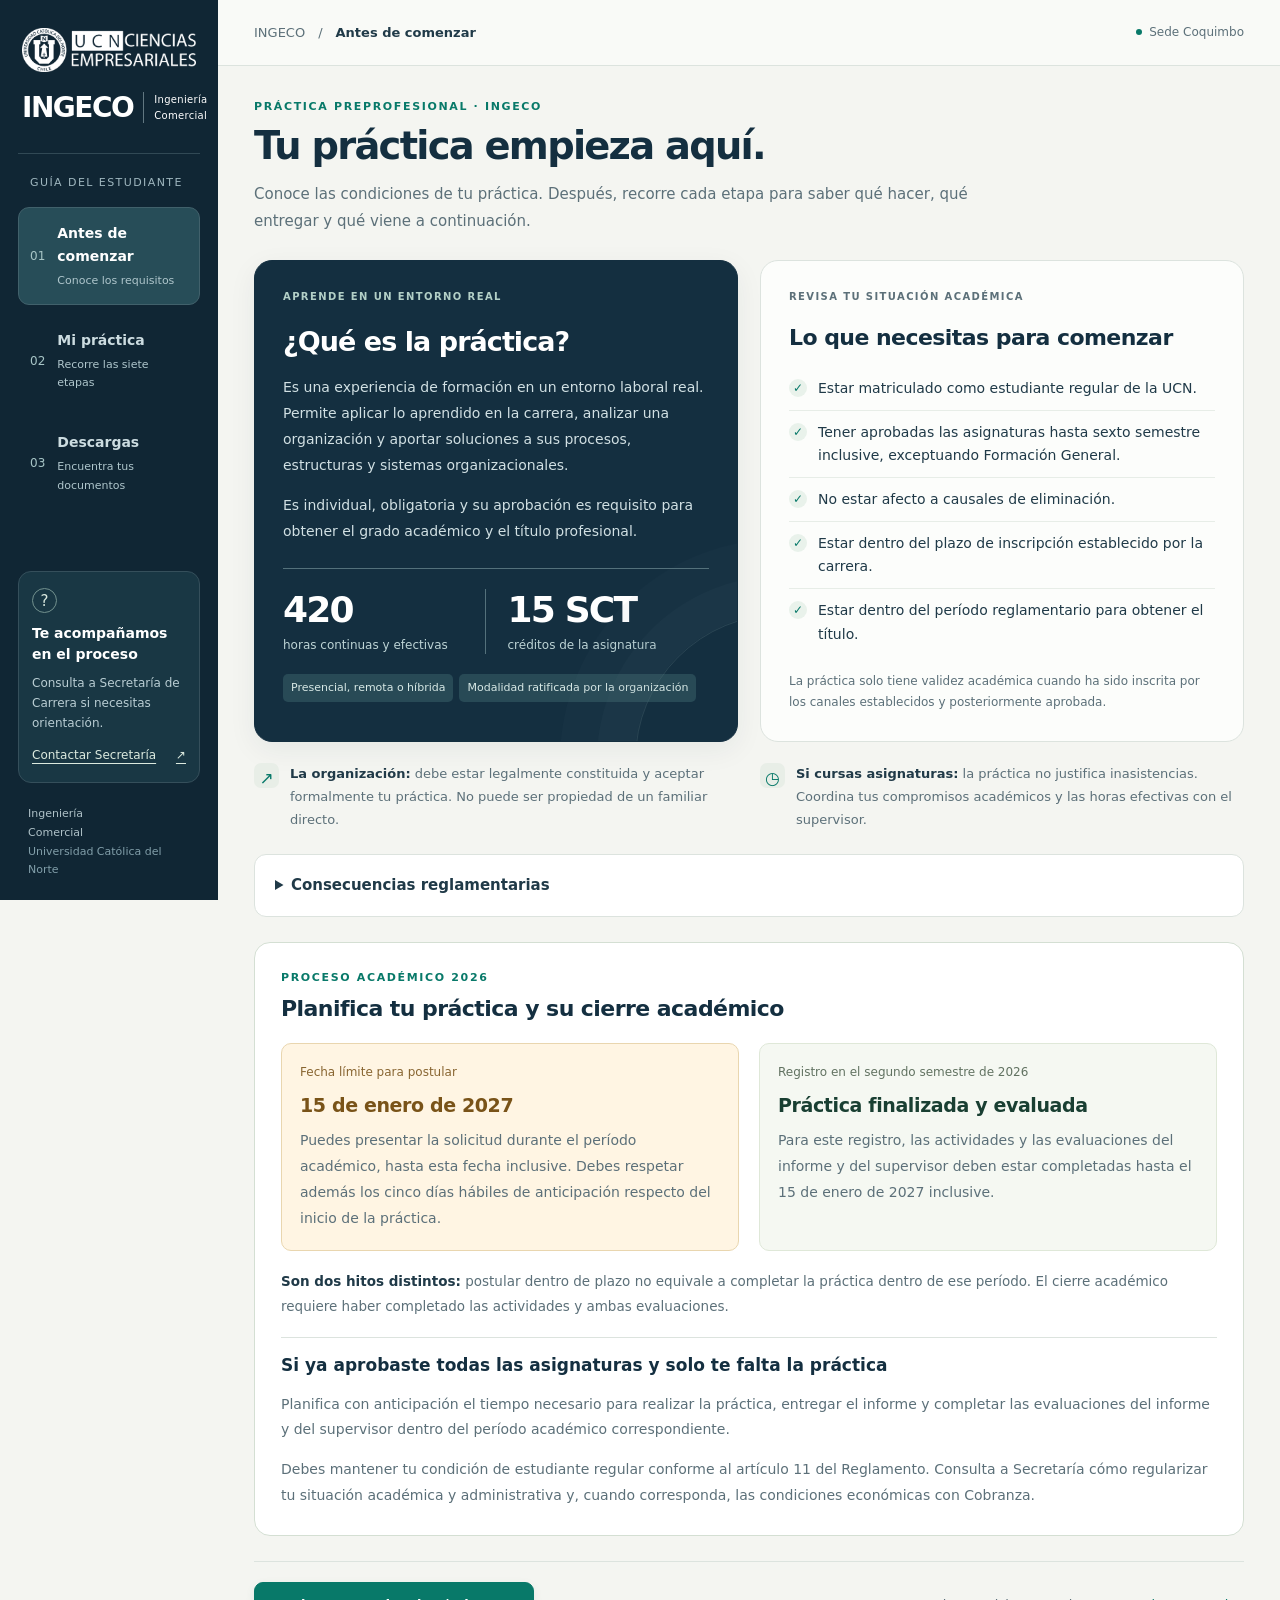
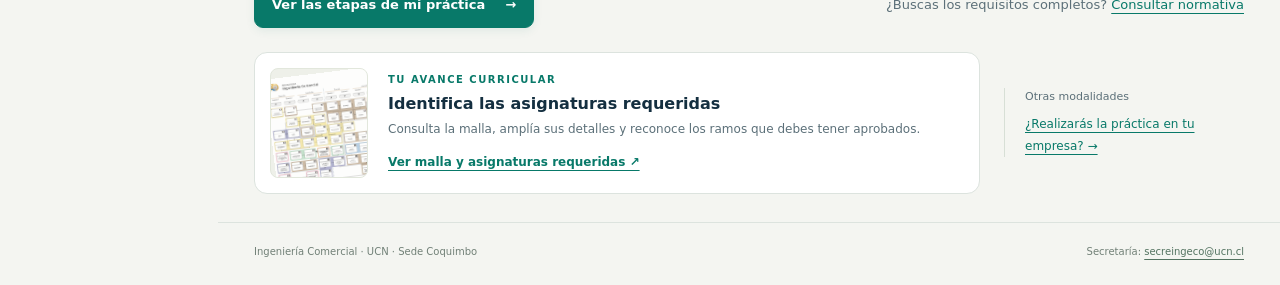
==== commit f4a4eab4: "Add files via upload" ====
--- a/index.html
+++ b/index.html
@@ -1,51 +1,51 @@
 <!doctype html>
 <html lang="es"><head><meta charset="utf-8"><meta name="viewport" content="width=device-width, initial-scale=1"><title>Tu práctica paso a paso · INGECO UCN</title><meta name="description" content="Guía interactiva de práctica INGECO: requisitos, proceso en siete etapas y documentos descargables."><style>
-:root{--navy:#142f40;--navy-deep:#102634;--ink:#203a48;--muted:#5c7079;--teal:#087969;--teal-dark:#075e54;--mint:#eaf3ed;--sage:#b9cfc0;--paper:#f4f5f1;--line:#dce3de;--white:#fff;--gold:#9b6a24;--amber:#fcf1db;--radius:18px}*{box-sizing:border-box}html{scroll-behavior:smooth}body{margin:0;background:var(--paper);color:var(--ink);font:15px/1.65 system-ui,-apple-system,"Segoe UI",sans-serif}button,input{font:inherit}button{cursor:pointer}a{color:var(--teal);text-underline-offset:4px}button,a,input{touch-action:manipulation}button:focus-visible,a:focus-visible,input:focus-visible,summary:focus-visible{outline:3px solid #d0a855;outline-offset:4px}[hidden]{display:none!important}.skip{position:fixed;top:-100px;left:20px;background:white;padding:12px;z-index:100}.skip:focus{top:12px}.app-frame{display:grid;grid-template-columns:218px minmax(0,1fr);min-height:100vh}.app-sidebar{background:var(--navy-deep);color:white;position:sticky;top:0;height:100vh;padding:28px 18px 20px;display:flex;flex-direction:column;overflow:auto}.brand{display:flex;align-items:center;gap:10px;padding:0 4px 30px}.brand b{font-size:28px;font-weight:800;letter-spacing:-1.5px;line-height:1}.brand span{font-size:8px;letter-spacing:.03em;line-height:1.55;border-left:1px solid #617781;padding-left:10px}.sidebar-caption{font-size:9px;letter-spacing:.13em;color:#9fb7bf;padding:20px 12px 14px;border-top:1px solid #314955}.nav-main{display:flex;flex-direction:column;gap:9px}.sidebar-nav button{width:100%;display:flex;gap:12px;align-items:center;background:transparent;color:#ccdce0;border:1px solid transparent;border-radius:11px;text-align:left;padding:14px 11px}.sidebar-nav button[aria-pressed=true]{background:#274d58;border-color:#41616b;color:white}.nav-index{font-size:10px;color:#a7c5c6;line-height:1}.nav-copy strong{font-size:12px;display:block;font-weight:650}.nav-copy small{font-size:9px;display:block;margin-top:4px;color:#afc6cc}.sidebar-help{margin-top:auto;border:1px solid #354f5b;background:#193744;border-radius:13px;padding:16px 13px;font-size:11px}.help-mark{display:grid;place-items:center;width:25px;height:25px;border:1px solid #72918e;color:#d9e8df;border-radius:50%;font-size:13px;margin-bottom:10px}.sidebar-help strong{font-size:12px;line-height:1.5;display:block}.sidebar-help p{font-size:10px;color:#b9cdd3;margin:9px 0 13px}.sidebar-help a{color:#dceadf;font-size:10px;display:flex;justify-content:space-between}.sidebar-bottom{padding:22px 10px 0;font-size:9px;color:#aec1c7;line-height:1.7}.sidebar-bottom span{color:#819ea9}.app-workspace{min-width:0}.utility-bar{height:66px;border-bottom:1px solid var(--line);display:flex;justify-content:space-between;align-items:center;padding:0 36px;background:#f9faf7}.breadcrumb{display:flex;gap:13px;align-items:center;font-size:11px;color:var(--muted)}.breadcrumb strong{font-weight:550;color:var(--ink)}.utility-meta{font-size:10px;display:flex;gap:7px;align-items:center;color:var(--muted)}.campus-dot{width:6px;height:6px;background:var(--teal);border-radius:50%}main{max-width:1500px;margin:auto;padding:32px 36px 0;min-height:calc(100vh - 155px)}.screen{animation:screen-in .22s ease-out}@keyframes screen-in{from{opacity:.3;transform:translateY(5px)}to{opacity:1;transform:none}}.eyebrow{font-size:9px;letter-spacing:.15em;text-transform:uppercase;color:var(--teal);font-weight:750;margin:0 0 8px}h1{font-size:clamp(28px,3vw,43px);line-height:1.15;letter-spacing:-.045em;font-weight:750;color:var(--navy);margin:0 0 13px}h2{font-size:23px;line-height:1.3;letter-spacing:-.025em;color:var(--navy);margin:0 0 14px}h3{font-size:15px;color:var(--navy);line-height:1.4;margin:0 0 9px}p{margin:0 0 14px}.lead{font-size:13px;line-height:1.75;color:var(--muted);max-width:740px;margin-bottom:0}.page-heading{margin-bottom:26px;max-width:950px}.intro-layout{display:grid;grid-template-columns:1fr 1fr;gap:22px;align-items:stretch}.panel{padding:28px;background:white;border:1px solid var(--line);border-radius:var(--radius);min-width:0}.panel-kicker{font-size:8px;letter-spacing:.14em;font-weight:700;margin:0 0 19px;color:var(--muted)}.intro-definition{background:var(--navy);border-color:var(--navy);position:relative;overflow:hidden;box-shadow:0 8px 28px #102d4010}.intro-definition:after{content:'';position:absolute;border:1px solid #55717855;width:290px;height:290px;border-radius:50%;right:-190px;bottom:-165px;box-shadow:0 0 0 38px #55717813,0 0 0 75px #5571780c;pointer-events:none}.intro-definition h2{color:white;font-size:27px;margin-bottom:16px;letter-spacing:-.035em}.intro-definition .panel-kicker{color:#b3d0c7}.intro-copy{font-size:12px;color:var(--muted);line-height:1.85}.intro-definition .intro-copy{color:#d1e0e3}.facts{display:flex;gap:0;border-top:1px solid var(--line);margin-top:23px;padding-top:20px}.facts>div{padding:0 22px;border-right:1px solid var(--line);flex:1}.facts>div:first-child{padding-left:0}.facts>div:last-child{border-right:0}.facts strong{display:block;font-size:36px;font-weight:650;letter-spacing:-.05em;line-height:1.15;color:var(--navy);margin-bottom:6px}.facts span{font-size:10px;line-height:1.5;color:var(--muted);display:block}.intro-definition .facts{border-color:#54717b}.intro-definition .facts>div{border-color:#54717b}.intro-definition .facts strong{color:white}.intro-definition .facts span{color:#bdd4d5}.info-pills{display:flex;flex-wrap:wrap;gap:6px;margin-top:20px}.info-pills span{font-size:9px;color:#d8e9e6;background:#284a56;border-radius:5px;padding:5px 8px}.intro-requirements{background:#fcfdfb}.intro-requirements h2{font-size:22px}.requirements{list-style:none;margin:0;padding:0}.requirements li{display:flex;gap:11px;align-items:flex-start;font-size:12px;line-height:1.65;padding:10px 0;border-bottom:1px solid #e7ede7}.requirements li:before{content:'✓';display:grid;place-items:center;min-width:18px;height:18px;color:var(--teal);background:#e9f2eb;border-radius:50%;font-size:10px;font-weight:750;margin-top:2px}.requirements li:last-child{border:0}.intro-note{font-size:10px;color:var(--muted);margin:15px 0 0;line-height:1.75}.intro-support{display:grid;grid-template-columns:1fr 1fr;gap:22px;margin:20px 0}.support-note{position:relative;padding:0 0 0 36px;font-size:11px;line-height:1.8;color:var(--muted);margin:0}.support-note b{color:var(--ink)}.support-icon{position:absolute;left:0;top:1px;width:25px;height:25px;background:#e8eee7;color:var(--teal);display:grid;place-items:center;border-radius:7px;font-size:15px}.primary,.outline{border:1px solid var(--teal);border-radius:9px;padding:12px 17px;display:inline-flex;align-items:center;justify-content:center;gap:20px;text-decoration:none;font-size:11px;font-weight:700;line-height:1.5;transition:background .15s,box-shadow .15s}.primary{background:var(--teal);color:white;box-shadow:0 3px 10px #006b6015}.primary:hover{background:var(--teal-dark);box-shadow:0 4px 12px #006b6025}.outline{background:white;border-color:#cfdad3;color:var(--ink)}.outline:hover{background:#f4f8f3}.mini-link{border:0;background:none;padding:0;font-size:11px;color:var(--teal);text-decoration:underline;text-underline-offset:4px;text-align:left}.intro-bottom{display:flex;justify-content:space-between;align-items:center;gap:20px;margin-top:24px}.intro-bottom p{font-size:11px;color:var(--muted);margin:0}.start-strip{border-top:1px solid var(--line);padding-top:20px}.intro-tools{display:grid;grid-template-columns:1fr 240px;gap:24px;align-items:center;margin-top:24px}.curriculum-launch{display:flex;align-items:center;border:1px solid var(--line);border-radius:13px;overflow:hidden;background:#fff;gap:20px;padding:15px}.curriculum-thumb{width:98px;height:110px;flex-shrink:0;overflow:hidden;background:#eef0e9;border:1px solid #e2e7dc;border-radius:8px;display:grid;place-items:center}.curriculum-thumb img{width:170px;transform:rotate(-7deg);max-width:none;opacity:.85}.curriculum-copy h3{font-size:14px;margin:0 0 4px}.curriculum-copy>p:not(.eyebrow){font-size:10px;color:var(--muted);margin:0 0 9px}.curriculum-copy .outline{padding:0;border:0;background:transparent;font-size:10px;color:var(--teal);text-decoration:underline;text-underline-offset:4px;text-align:left;justify-content:flex-start}.curriculum-copy .eyebrow{font-size:8px;margin-bottom:5px}.enterprise-link{padding-left:20px;border-left:1px solid #d7dfd6}.enterprise-link>span{display:block;font-size:9px;color:var(--muted);margin-bottom:8px}.enterprise-link .mini-link{font-size:10px;line-height:1.8}.process-header{display:flex;align-items:flex-start;justify-content:space-between;gap:24px;margin-bottom:26px}.process-header h1{font-size:32px;letter-spacing:-.04em;margin-bottom:10px}.process-header .lead{font-size:12px}.route-label{display:inline-block;background:#e4eee7;color:var(--teal);border:1px solid #d1e3d6;padding:5px 10px;border-radius:30px;font-size:9px;font-weight:650;white-space:nowrap;margin-top:5px}.process-body{display:grid;grid-template-columns:177px minmax(0,1fr);gap:26px;align-items:start}.journey{position:sticky;top:22px;padding-right:15px;border-right:1px solid var(--line)}.journey-heading .eyebrow{font-size:8px;color:var(--muted);margin-bottom:5px}.journey-heading p{font-size:10px;color:var(--muted);line-height:1.7;margin-bottom:18px}.flow{display:flex;flex-direction:column;position:relative;gap:4px}.flow-group{font-size:8px;font-weight:650;letter-spacing:.02em;color:#6d7d80;margin:13px 0 5px;padding-left:2px}.flow-group:first-child{margin-top:0}.flow button{position:relative;display:grid;grid-template-columns:27px minmax(0,1fr);column-gap:10px;background:none;border:1px solid transparent;border-radius:9px;text-align:left;color:var(--ink);padding:11px 7px;width:100%;min-width:0}.flow button:not(:last-child):after{content:'';position:absolute;left:20px;top:40px;width:1px;height:15px;background:#cddbd1;z-index:-1}.flow-num{display:grid;place-items:center;grid-row:1/3;width:24px;height:24px;border:1px solid #c7d6cb;border-radius:50%;font-size:9px;font-weight:700;color:#5a7870;background:var(--paper);margin-top:1px}.flow button strong{font-size:11px;font-weight:650;line-height:1.5}.flow button small{font-size:8px;color:var(--muted);margin-top:1px;line-height:1.6}.mobile-name{display:none}.flow button:hover{background:#eaf0e8}.flow button[aria-current=step]{background:#dcece1;border-color:#bdd5c5;color:#065f50}.flow button[aria-current=step] .flow-num{background:var(--teal);color:white;border-color:var(--teal);box-shadow:0 0 0 3px #0879690d}.flow button[aria-current=step] small{color:#3e695c}.stage-workspace{min-width:0}.stage-layout{display:flex;flex-direction:column;gap:18px}.stage-main{background:white;border:1px solid #dce4db;border-radius:var(--radius);padding:27px;min-width:0;box-shadow:0 4px 16px #243c2f04}.stage-meta{display:flex;align-items:center;justify-content:space-between;gap:12px;margin-bottom:16px}.stage-meta span{font-size:8px;font-weight:750;letter-spacing:.12em;color:var(--teal)}#stage-phase{color:#6b7b75;background:#f0f4ed;border-radius:4px;padding:4px 7px;font-weight:500;letter-spacing:.02em}.stage-main h2{font-size:25px;line-height:1.25;margin-bottom:13px;max-width:780px;letter-spacing:-.03em}.stage-main>.description{font-size:12px;color:var(--muted);line-height:1.85;margin-bottom:20px}.stage-facts{display:grid;grid-template-columns:1.2fr 1fr;gap:0;background:#f2f5ef;border:1px solid #e3e9dd;border-radius:10px;padding:15px 16px;margin-bottom:22px}.stage-facts .aside-block{padding:0 15px 0 0;margin:0;border-right:1px solid #d8e2d2}.stage-facts .aside-block+.aside-block{padding:0 0 0 15px;border:0}.aside-label{font-size:8px!important;font-weight:750;letter-spacing:.12em;text-transform:uppercase;color:#5e7568!important;margin-bottom:6px!important}.aside-block p{font-size:10px;color:var(--ink);line-height:1.75;margin:0}.action-heading{display:flex;justify-content:space-between;gap:10px;align-items:center;margin-bottom:12px}.action-heading .eyebrow{margin:0;font-size:8px}.action-heading>span:last-child{font-size:9px;color:#72847b}.actions{list-style:none;counter-reset:action;display:grid;grid-template-columns:repeat(2,minmax(0,1fr));gap:12px;margin:0;padding:0}.actions li{counter-increment:action;position:relative;border:1px solid #e0e7df;border-radius:10px;background:#fff;padding:17px 15px 16px 42px;min-width:0}.actions li:before{content:counter(action,decimal-leading-zero);position:absolute;left:14px;top:18px;font-size:9px;color:#6a8979;font-weight:650}.action-text h3{font-size:11px;font-weight:700;line-height:1.5;margin:0 0 7px;color:var(--ink)}.action-text p{font-size:10.5px;line-height:1.85;color:var(--muted);margin:0}.actions li:last-child:nth-child(odd){grid-column:1/-1}.result{position:relative;padding:15px 18px 15px 47px;background:#e9f3ed;border-radius:9px;margin-top:20px;font-size:11px;color:#315d4d;line-height:1.75}.result b{display:block;font-size:8px;text-transform:uppercase;letter-spacing:.08em;margin-bottom:4px;color:#43715e}.result-mark{position:absolute;left:18px;top:17px;font-size:18px;color:var(--teal)}.stage-nav{display:flex;align-items:center;justify-content:space-between;gap:16px;margin-top:23px;padding-top:19px;border-top:1px solid #e3e9df}.stage-nav button{font-size:10px;padding:10px 15px}.stage-nav button:disabled{opacity:.4;cursor:default}.document-tray{background:#eaf0e7;border:1px solid #d9e3d5;border-radius:12px;padding:20px;display:grid;grid-template-columns:minmax(0,1fr) 180px;gap:24px;align-items:start}.document-tray>.aside-block:last-child{padding-left:20px;border-left:1px solid #ccd9c7;height:100%}.document-tray .aside-label{font-size:8px!important}.document-tray .aside-block>p{font-size:10px}.document-tray .aside-block:last-child a{font-size:10px;line-height:1.8}#stage-docs{display:flex;gap:8px;flex-wrap:wrap;margin-top:10px}.document{display:flex;gap:8px;align-items:center;flex:1 1 180px;background:#fff;border:1px solid #d4dfd2;border-radius:7px;padding:10px;text-decoration:none;color:var(--ink);min-width:0;font-size:10px;line-height:1.6}.file{font-size:8px;font-weight:750;color:#5a7461;background:#edf3e9;border:1px solid #d8e4d2;border-radius:4px;padding:4px 5px;display:inline-block;flex-shrink:0}.document .arrow{margin-left:auto;color:var(--teal);font-size:14px}.document:hover{border-color:#81aa8b}.all-docs{border:0;background:none;color:var(--teal);font-size:9px;padding:0;text-decoration:underline;text-underline-offset:4px;margin-top:11px;text-align:left}#step-status{font-size:9px;line-height:1.7;color:#6c8075;margin-top:12px}.deadline{margin:0 0 20px;padding:16px 18px;border-radius:10px;background:var(--amber);border:1px solid #ead3aa;position:relative}.deadline b{display:block;font-size:12px;color:#795219;line-height:1.5;margin-bottom:5px}.deadline span{font-size:10px;line-height:1.8;color:#80663d;display:block}.decisions{display:grid;grid-template-columns:repeat(3,minmax(0,1fr));gap:10px;margin-top:18px}.decisions>div{padding:15px 13px;border:1px solid var(--line);border-radius:9px;background:#f6f8f3}.decisions b{font-size:10px;display:block;color:var(--teal);margin-bottom:7px}.decisions span{font-size:10px;line-height:1.8;display:block;color:var(--muted)}.decisions>div:nth-child(2){background:#fff6e6;border-color:#ebddbd}.decisions>div:nth-child(2) b{color:#8b6624}.decisions>div:nth-child(3){background:#f6f0ed;border-color:#e6d8cf}.decisions>div:nth-child(3) b{color:#8a5d48}.parallel{display:grid;grid-template-columns:1fr 1fr;gap:13px;margin-top:20px}.parallel>div{padding:19px;background:#edf4ef;border:1px solid #cddfd1;border-radius:11px}.parallel>div:last-child{background:#eef2f6;border-color:#d5dfe8}.parallel span{font-size:8px;text-transform:uppercase;letter-spacing:.1em;color:var(--muted)}.parallel b{font-size:12px;display:block;margin:7px 0}.parallel p,.insurance p{font-size:10.5px;line-height:1.85;margin:0;color:var(--muted)}.insurance{background:#edf3f6;border:1px solid #d5e2e7;border-radius:10px;margin-top:20px;padding:19px}.insurance b{font-size:12px;display:block;margin-bottom:8px}.evaluation-box{margin-top:20px;border:1px solid #dce4da;border-radius:11px;padding:19px;background:#fafbf7}.weights{display:grid;grid-template-columns:1fr 1fr;gap:20px;font-size:10px}.weights strong{font-size:32px;font-weight:600;letter-spacing:-.04em;color:var(--teal);display:block;line-height:1.2;margin-bottom:6px}.grade-toggle{margin-top:16px;border-top:1px solid var(--line);padding-top:14px}.grade-toggle summary{font-size:11px;font-weight:650;color:var(--teal);cursor:pointer}.grade-toggle p{font-size:11px;color:var(--muted);line-height:1.9;margin:12px 0 0}.library-layout{display:grid;grid-template-columns:213px minmax(0,1fr);gap:24px;align-items:start}.categories{display:flex;flex-direction:column;gap:8px}.categories button{background:none;border:1px solid transparent;border-radius:11px;color:var(--muted);padding:18px 15px;text-align:left;font-size:12px;font-weight:650}.category-index{display:block;font-size:9px;letter-spacing:.08em;color:#6d8977;margin-bottom:11px}.categories button small{font-size:9px;display:block;margin-top:7px;font-weight:400}.category-count{font-size:8px;display:inline-block;border:1px solid #d2dfd0;border-radius:30px;padding:3px 8px;margin-top:14px;font-weight:450}.categories button[aria-pressed=true]{background:#e3eee3;border-color:#c4d9c5;color:#185d40}.categories button:hover{background:#eaf0e6}.library-body{min-width:0}.library-body h2{font-size:23px;margin-bottom:8px}.library-body>p{font-size:11px;color:var(--muted);line-height:1.8}.library-body #library-status{font-size:9px;margin-top:15px}#library-list{display:grid;grid-template-columns:repeat(2,minmax(0,1fr));gap:15px;margin-top:23px}.library-row{background:white;border:1px solid var(--line);border-radius:14px;padding:21px;display:grid;grid-template-columns:46px minmax(0,1fr);gap:17px;align-items:start;box-shadow:0 3px 12px #314c3903}.document-cover{width:45px;height:57px;border:1px solid #b9cec0;border-radius:5px;background:#edf4ee;position:relative;display:flex;flex-direction:column;align-items:center;padding-top:9px;overflow:hidden}.document-cover:after{content:'';position:absolute;right:-1px;top:-1px;border:6px solid transparent;border-right-color:white;border-top-color:white}.document-cover .file{font-size:7px;background:none;padding:0;border:0}.paper-lines{width:23px;height:9px;border-top:1px solid #b3ccba;border-bottom:1px solid #b3ccba;margin-top:6px}.library-row h3{font-size:13px;line-height:1.55;margin-bottom:8px}.library-row p{font-size:10px;color:var(--muted);line-height:1.85;margin:0}.library-row .own-document{display:block;font-size:8px;color:#7d6a4a;margin-top:8px}.library-row>a{grid-column:1/-1;display:flex;align-items:center;justify-content:space-between;border-top:1px solid #e4eade;padding-top:13px;margin-top:3px;font-size:10px;text-decoration:none;color:var(--teal);font-weight:650}.enterprise-screen>.eyebrow{margin-bottom:10px}.enterprise-screen>.lead{margin-bottom:25px}.enterprise-screen .panel{background:#fff}.enterprise-screen .requirements{margin-top:17px}.enterprise-screen .intro-layout .panel:first-child{border-top:3px solid #628074}.enterprise-screen .intro-bottom{margin-top:24px}.footer{max-width:1500px;margin:28px auto 0;padding:20px 36px 24px;border-top:1px solid var(--line);display:flex;gap:15px;justify-content:space-between;align-items:center;font-size:8px;color:#718077;line-height:1.8}.footer .mini-link{font-size:9px}.footer a{color:#537360}.footer #return-traditional{font-size:10px}dialog{background:white;color:var(--ink);border:1px solid #cfdbd1;border-radius:18px;padding:26px;width:min(1260px,95vw);max-height:94vh;box-shadow:0 20px 80px #102d4035}dialog::backdrop{background:#102634b8;backdrop-filter:blur(3px)}.dialog-header{display:flex;justify-content:space-between;align-items:flex-start;gap:24px}.dialog-header h2{font-size:24px}.curriculum-intro{font-size:11px;color:var(--muted);line-height:1.8;margin:12px 0}.curriculum-controls{display:flex;align-items:center;gap:20px;flex-wrap:wrap;font-size:11px;margin:16px 0}.curriculum-controls label{display:flex;align-items:center;gap:8px}.curriculum-controls input{accent-color:var(--teal)}.curriculum-controls .outline{font-size:10px;padding:8px 12px}.curriculum-scroll{max-height:62vh;overflow:auto;border:1px solid var(--line);border-radius:7px;background:white}.curriculum-image{position:relative;width:100%;line-height:0}.curriculum-image.zoomed{width:1800px}.curriculum-image img{width:100%;height:auto;display:block}.curriculum-image svg{position:absolute;inset:0;width:100%;height:100%;pointer-events:none}.curriculum-image rect{fill:#ffd43b;fill-opacity:.38;stroke:#bf4d00;stroke-width:8}
-@media(min-width:1600px){.app-frame{grid-template-columns:240px minmax(0,1fr)}.app-sidebar{padding:34px 23px}.process-body{grid-template-columns:195px minmax(0,1fr);gap:30px}.stage-main{padding:32px}.action-text p{font-size:12px}.action-text h3{font-size:13px}.aside-block p{font-size:11px}.stage-main>.description{font-size:13px}.stage-main h2{font-size:29px}.lead{font-size:14px}.intro-copy,.requirements li{font-size:13px}.intro-definition h2{font-size:30px}.intro-layout .panel{padding:33px}}
-@media(max-width:1200px){.app-frame{grid-template-columns:190px minmax(0,1fr)}.app-sidebar{padding:24px 13px}.brand{gap:9px}.brand b{font-size:24px}.brand span{font-size:7px;padding-left:8px}.nav-copy strong{font-size:11px}.nav-copy small{font-size:8px}.sidebar-nav button{padding:12px 9px}.utility-bar{padding:0 26px}main{padding:27px 26px 0}.process-body{grid-template-columns:158px minmax(0,1fr);gap:20px}.journey{padding-right:10px}.flow button{column-gap:7px;padding:10px 5px}.flow strong{font-size:10px}.flow button small{font-size:8px}.stage-main{padding:23px}.stage-main h2{font-size:23px}.actions li{padding:14px 12px 14px 34px}.actions li:before{left:10px;top:15px;font-size:8px}.action-text h3{font-size:11px}.action-text p{font-size:10px}.stage-facts{padding:13px}.document-tray{grid-template-columns:1fr;gap:17px}.document-tray>.aside-block:last-child{padding:13px 0 0;border-left:0;border-top:1px solid #ccd9c7}.intro-tools{grid-template-columns:1fr 180px;gap:18px}.panel{padding:23px}.intro-copy,.requirements li{font-size:11px}.intro-definition h2{font-size:24px}.library-layout{grid-template-columns:180px minmax(0,1fr);gap:20px}.library-row{padding:17px;gap:13px}.categories button{padding:15px 12px}.footer{padding-left:26px;padding-right:26px}.stage-facts{grid-template-columns:1.15fr 1fr}}
-@media(max-width:1000px){.app-frame{grid-template-columns:170px minmax(0,1fr)}.app-sidebar{padding:22px 10px}.brand span{display:none}.brand b{font-size:30px}.sidebar-caption{font-size:8px;padding-left:9px}.sidebar-nav button{gap:9px}.nav-copy small{display:none}.nav-copy strong{font-size:11px}.sidebar-help{padding:14px 11px}.sidebar-help strong{font-size:11px}.sidebar-bottom{font-size:8px}.process-body{grid-template-columns:140px minmax(0,1fr);gap:17px}.stage-main{padding:21px}.stage-main h2{font-size:22px}.actions{grid-template-columns:1fr;gap:10px}.action-text p{font-size:11px}.action-text h3{font-size:12px}.stage-facts{grid-template-columns:1fr;gap:12px}.stage-facts .aside-block{border:0;padding:0}.stage-facts .aside-block+.aside-block{padding:12px 0 0;border-top:1px solid #d8e2d2}.intro-layout{grid-template-columns:1fr}.intro-definition .facts{margin-top:20px;padding-top:18px}.intro-definition{padding:27px}.intro-copy,.requirements li{font-size:12px}.intro-tools{grid-template-columns:1fr}.enterprise-link{padding:0;border:0;display:flex;align-items:center;justify-content:space-between}.enterprise-link>span{margin:0}.library-layout{grid-template-columns:165px minmax(0,1fr)}#library-list{grid-template-columns:1fr}.categories button{font-size:11px}.decisions{grid-template-columns:1fr}.parallel{grid-template-columns:1fr}.intro-support{gap:20px}.support-note{font-size:10px}.intro-bottom{align-items:flex-start;flex-direction:column;gap:13px}}
-@media(max-width:760px){.app-frame{display:block}.app-sidebar{position:static;height:auto;overflow:visible;padding:17px 20px 0;display:block}.brand{padding:0 0 16px;gap:12px}.brand b{font-size:26px}.brand span{display:block;font-size:8px;border-color:#627983}.sidebar-caption,.sidebar-help,.sidebar-bottom{display:none}.sidebar-nav{margin:0 -5px}.nav-main{flex-direction:row;gap:4px}.sidebar-nav button{padding:12px 8px;gap:8px;border-radius:9px 9px 0 0}.sidebar-nav button[aria-pressed=true]{background:var(--paper);border-color:var(--paper);color:var(--ink)}.nav-index{font-size:8px}.sidebar-nav button[aria-pressed=true] .nav-index{color:var(--teal)}.nav-copy strong{font-size:11px;white-space:nowrap}.utility-bar{height:46px;padding:0 22px}.breadcrumb{font-size:9px;gap:10px}.utility-meta{font-size:8px}main{padding:24px 20px 0;min-height:calc(100vh - 260px)}.page-heading{margin-bottom:23px}.page-heading h1{font-size:31px}.lead{font-size:12px;line-height:1.8}.intro-layout{gap:17px}.panel{padding:24px}.intro-definition h2{font-size:27px}.intro-copy,.requirements li{font-size:12px}.panel-kicker{font-size:8px;margin-bottom:15px}.intro-support{grid-template-columns:1fr;gap:15px}.support-note{font-size:11px;line-height:1.85}.start-strip{margin-top:21px}.primary,.outline{font-size:11px;padding:11px 14px}.curriculum-launch{padding:14px;gap:15px}.curriculum-thumb{width:76px;height:100px}.curriculum-copy h3{font-size:13px}.curriculum-copy>p:not(.eyebrow){font-size:10px}.enterprise-link{display:block}.enterprise-link>span{margin-bottom:5px}.process-header{display:block;margin-bottom:20px}.process-header h1{font-size:30px}.process-header .route-label{margin-top:14px}.process-header .lead{font-size:12px}.process-body{display:block}.journey{position:static;border:0;padding:0;margin:0 0 18px}.journey-heading{display:none}.flow{flex-direction:row;overflow:auto;gap:7px;padding:2px 0 11px;scrollbar-width:thin;scroll-snap-type:x proximity}.flow-group{display:none}.flow button{display:flex;flex-direction:column;gap:3px;flex:0 0 112px;min-height:95px;padding:12px 11px;border-color:#d7e1d5;border-radius:10px;background:#fafbf8;scroll-snap-align:start}.flow button:after{display:none}.flow-num{width:23px;height:23px;margin-bottom:6px;font-size:9px}.flow button strong{font-size:10px;line-height:1.5}.flow button small{font-size:8px;line-height:1.5}.flow button[aria-current=step]{background:#dcece1;border-color:#abcab6}.stage-main{padding:22px;border-radius:15px}.stage-main h2{font-size:24px;line-height:1.3}.stage-main>.description{font-size:12px;line-height:1.9}.stage-meta{margin-bottom:16px}.stage-meta span{font-size:8px}.stage-facts{grid-template-columns:1fr;padding:14px;margin-bottom:23px}.aside-block p{font-size:11px}.actions{gap:11px}.actions li{padding:17px 15px 17px 39px;border-radius:10px}.actions li:before{left:12px;top:20px;font-size:9px}.action-text h3{font-size:12px;margin-bottom:8px}.action-text p{font-size:11px;line-height:1.9}.action-heading>span:last-child{display:none}.result{font-size:11px;padding:15px 15px 15px 43px}.stage-nav{margin-top:22px;gap:12px}.stage-nav button{font-size:10px;padding:10px 12px;gap:8px}.stage-nav .primary{max-width:70%}.document-tray{padding:20px;border-radius:12px}.document{font-size:11px;padding:11px}.file{font-size:8px}.all-docs{font-size:10px}.document-tray .aside-block:last-child a{font-size:11px}.decisions span,.deadline span{font-size:11px}.decisions b,.deadline b{font-size:12px}.parallel p,.insurance p{font-size:11px}.parallel b,.insurance b{font-size:13px}.grade-toggle p{font-size:11px}.weights{font-size:10px}.library-layout{display:block}.categories{flex-direction:row;gap:7px;margin-bottom:23px}.categories button{flex:1;padding:12px 9px;background:#f9fbf7;border-color:var(--line);font-size:10px;line-height:1.5}.category-index{font-size:8px;margin-bottom:7px}.categories button small{display:none}.category-count{font-size:7px;padding:2px 5px;margin-top:8px}.library-body h2{font-size:23px}#library-list{grid-template-columns:1fr;gap:13px;margin-top:20px}.library-row{padding:20px;grid-template-columns:44px minmax(0,1fr);gap:17px}.library-row h3{font-size:14px}.library-row p{font-size:11px}.library-row>a{font-size:11px}.library-row .own-document{font-size:9px}.footer{padding:19px 20px;flex-direction:column;align-items:flex-start;font-size:9px;gap:9px;margin-top:26px}.footer a{font-size:9px}dialog{padding:20px;border-radius:13px;width:96vw}.dialog-header h2{font-size:21px}.curriculum-controls{gap:13px;font-size:10px}.curriculum-intro{font-size:11px}.dialog-header .outline{padding:8px 10px;font-size:10px}.dialog-header{gap:12px}.enterprise-screen h1{font-size:31px}.enterprise-screen .intro-copy{font-size:12px}.facts strong{font-size:34px}.enterprise-screen .intro-bottom{align-items:flex-start;flex-direction:column;gap:19px}}
-@media(max-width:380px){.app-sidebar{padding-left:15px;padding-right:15px}.nav-copy strong{font-size:10px}.nav-index{display:none}main{padding-left:15px;padding-right:15px}.utility-bar{padding-left:17px;padding-right:17px}.stage-main{padding:18px}.curriculum-thumb{display:none}.stage-main h2{font-size:22px}.page-heading h1,.process-header h1{font-size:29px}}
+:root{--navy:#142f40;--navy-deep:#102634;--ink:#203a48;--muted:#5c7079;--teal:#087969;--teal-dark:#075e54;--mint:#eaf3ed;--sage:#b9cfc0;--paper:#f4f5f1;--line:#dce3de;--white:#fff;--gold:#9b6a24;--amber:#fcf1db;--radius:18px}*{box-sizing:border-box}html{scroll-behavior:smooth}body{margin:0;background:var(--paper);color:var(--ink);font:15px/1.65 system-ui,-apple-system,"Segoe UI",sans-serif}button,input{font:inherit}button{cursor:pointer}a{color:var(--teal);text-underline-offset:4px}button,a,input{touch-action:manipulation}button:focus-visible,a:focus-visible,input:focus-visible,summary:focus-visible{outline:3px solid #d0a855;outline-offset:4px}[hidden]{display:none!important}.skip{position:fixed;top:-100px;left:20px;background:white;padding:12px;z-index:100}.skip:focus{top:12px}.app-frame{display:grid;grid-template-columns:218px minmax(0,1fr);min-height:100vh}.app-sidebar{background:var(--navy-deep);color:white;position:sticky;top:0;height:100vh;padding:28px 18px 20px;display:flex;flex-direction:column;overflow:auto}.brand{display:flex;align-items:center;gap:10px;padding:0 4px 30px}.brand b{font-size:28px;font-weight:800;letter-spacing:-1.5px;line-height:1}.brand span{font-size:10px;letter-spacing:.03em;line-height:1.55;border-left:1px solid #617781;padding-left:10px}.sidebar-caption{font-size:11px;letter-spacing:.13em;color:#9fb7bf;padding:20px 12px 14px;border-top:1px solid #314955}.nav-main{display:flex;flex-direction:column;gap:9px}.sidebar-nav button{width:100%;display:flex;gap:12px;align-items:center;background:transparent;color:#ccdce0;border:1px solid transparent;border-radius:11px;text-align:left;padding:14px 11px}.sidebar-nav button[aria-pressed=true]{background:#274d58;border-color:#41616b;color:white}.nav-index{font-size:12px;color:#a7c5c6;line-height:1}.nav-copy strong{font-size:14px;display:block;font-weight:650}.nav-copy small{font-size:11px;display:block;margin-top:4px;color:#afc6cc}.sidebar-help{margin-top:auto;border:1px solid #354f5b;background:#193744;border-radius:13px;padding:16px 13px;font-size:13px}.help-mark{display:grid;place-items:center;width:25px;height:25px;border:1px solid #72918e;color:#d9e8df;border-radius:50%;font-size:15px;margin-bottom:10px}.sidebar-help strong{font-size:14px;line-height:1.5;display:block}.sidebar-help p{font-size:12px;color:#b9cdd3;margin:9px 0 13px}.sidebar-help a{color:#dceadf;font-size:12px;display:flex;justify-content:space-between}.sidebar-bottom{padding:22px 10px 0;font-size:11px;color:#aec1c7;line-height:1.7}.sidebar-bottom span{color:#819ea9}.app-workspace{min-width:0}.utility-bar{height:66px;border-bottom:1px solid var(--line);display:flex;justify-content:space-between;align-items:center;padding:0 36px;background:#f9faf7}.breadcrumb{display:flex;gap:13px;align-items:center;font-size:13px;color:var(--muted)}.breadcrumb strong{font-weight:550;color:var(--ink)}.utility-meta{font-size:12px;display:flex;gap:7px;align-items:center;color:var(--muted)}.campus-dot{width:6px;height:6px;background:var(--teal);border-radius:50%}main{max-width:1500px;margin:auto;padding:32px 36px 0;min-height:calc(100vh - 155px)}.screen{animation:screen-in .22s ease-out}@keyframes screen-in{from{opacity:.3;transform:translateY(5px)}to{opacity:1;transform:none}}.eyebrow{font-size:11px;letter-spacing:.15em;text-transform:uppercase;color:var(--teal);font-weight:750;margin:0 0 8px}h1{font-size:clamp(28px,3vw,43px);line-height:1.15;letter-spacing:-.045em;font-weight:750;color:var(--navy);margin:0 0 13px}h2{font-size:23px;line-height:1.3;letter-spacing:-.025em;color:var(--navy);margin:0 0 14px}h3{font-size:17px;color:var(--navy);line-height:1.4;margin:0 0 9px}p{margin:0 0 14px}.lead{font-size:15px;line-height:1.75;color:var(--muted);max-width:740px;margin-bottom:0}.page-heading{margin-bottom:26px;max-width:950px}.intro-layout{display:grid;grid-template-columns:1fr 1fr;gap:22px;align-items:stretch}.panel{padding:28px;background:white;border:1px solid var(--line);border-radius:var(--radius);min-width:0}.panel-kicker{font-size:10px;letter-spacing:.14em;font-weight:700;margin:0 0 19px;color:var(--muted)}.intro-definition{background:var(--navy);border-color:var(--navy);position:relative;overflow:hidden;box-shadow:0 8px 28px #102d4010}.intro-definition:after{content:'';position:absolute;border:1px solid #55717855;width:290px;height:290px;border-radius:50%;right:-190px;bottom:-165px;box-shadow:0 0 0 38px #55717813,0 0 0 75px #5571780c;pointer-events:none}.intro-definition h2{color:white;font-size:27px;margin-bottom:16px;letter-spacing:-.035em}.intro-definition .panel-kicker{color:#b3d0c7}.intro-copy{font-size:14px;color:var(--muted);line-height:1.85}.intro-definition .intro-copy{color:#d1e0e3}.facts{display:flex;gap:0;border-top:1px solid var(--line);margin-top:23px;padding-top:20px}.facts>div{padding:0 22px;border-right:1px solid var(--line);flex:1}.facts>div:first-child{padding-left:0}.facts>div:last-child{border-right:0}.facts strong{display:block;font-size:36px;font-weight:650;letter-spacing:-.05em;line-height:1.15;color:var(--navy);margin-bottom:6px}.facts span{font-size:12px;line-height:1.5;color:var(--muted);display:block}.intro-definition .facts{border-color:#54717b}.intro-definition .facts>div{border-color:#54717b}.intro-definition .facts strong{color:white}.intro-definition .facts span{color:#bdd4d5}.info-pills{display:flex;flex-wrap:wrap;gap:6px;margin-top:20px}.info-pills span{font-size:11px;color:#d8e9e6;background:#284a56;border-radius:5px;padding:5px 8px}.intro-requirements{background:#fcfdfb}.intro-requirements h2{font-size:22px}.requirements{list-style:none;margin:0;padding:0}.requirements li{display:flex;gap:11px;align-items:flex-start;font-size:14px;line-height:1.65;padding:10px 0;border-bottom:1px solid #e7ede7}.requirements li:before{content:'✓';display:grid;place-items:center;min-width:18px;height:18px;color:var(--teal);background:#e9f2eb;border-radius:50%;font-size:12px;font-weight:750;margin-top:2px}.requirements li:last-child{border:0}.intro-note{font-size:12px;color:var(--muted);margin:15px 0 0;line-height:1.75}.intro-support{display:grid;grid-template-columns:1fr 1fr;gap:22px;margin:20px 0}.support-note{position:relative;padding:0 0 0 36px;font-size:13px;line-height:1.8;color:var(--muted);margin:0}.support-note b{color:var(--ink)}.support-icon{position:absolute;left:0;top:1px;width:25px;height:25px;background:#e8eee7;color:var(--teal);display:grid;place-items:center;border-radius:7px;font-size:17px}.primary,.outline{border:1px solid var(--teal);border-radius:9px;padding:12px 17px;display:inline-flex;align-items:center;justify-content:center;gap:20px;text-decoration:none;font-size:13px;font-weight:700;line-height:1.5;transition:background .15s,box-shadow .15s}.primary{background:var(--teal);color:white;box-shadow:0 3px 10px #006b6015}.primary:hover{background:var(--teal-dark);box-shadow:0 4px 12px #006b6025}.outline{background:white;border-color:#cfdad3;color:var(--ink)}.outline:hover{background:#f4f8f3}.mini-link{border:0;background:none;padding:0;font-size:13px;color:var(--teal);text-decoration:underline;text-underline-offset:4px;text-align:left}.intro-bottom{display:flex;justify-content:space-between;align-items:center;gap:20px;margin-top:24px}.intro-bottom p{font-size:13px;color:var(--muted);margin:0}.start-strip{border-top:1px solid var(--line);padding-top:20px}.intro-tools{display:grid;grid-template-columns:1fr 240px;gap:24px;align-items:center;margin-top:24px}.curriculum-launch{display:flex;align-items:center;border:1px solid var(--line);border-radius:13px;overflow:hidden;background:#fff;gap:20px;padding:15px}.curriculum-thumb{width:98px;height:110px;flex-shrink:0;overflow:hidden;background:#eef0e9;border:1px solid #e2e7dc;border-radius:8px;display:grid;place-items:center}.curriculum-thumb img{width:170px;transform:rotate(-7deg);max-width:none;opacity:.85}.curriculum-copy h3{font-size:16px;margin:0 0 4px}.curriculum-copy>p:not(.eyebrow){font-size:12px;color:var(--muted);margin:0 0 9px}.curriculum-copy .outline{padding:0;border:0;background:transparent;font-size:12px;color:var(--teal);text-decoration:underline;text-underline-offset:4px;text-align:left;justify-content:flex-start}.curriculum-copy .eyebrow{font-size:10px;margin-bottom:5px}.enterprise-link{padding-left:20px;border-left:1px solid #d7dfd6}.enterprise-link>span{display:block;font-size:11px;color:var(--muted);margin-bottom:8px}.enterprise-link .mini-link{font-size:12px;line-height:1.8}.process-header{display:flex;align-items:flex-start;justify-content:space-between;gap:24px;margin-bottom:26px}.process-header h1{font-size:32px;letter-spacing:-.04em;margin-bottom:10px}.process-header .lead{font-size:14px}.route-label{display:inline-block;background:#e4eee7;color:var(--teal);border:1px solid #d1e3d6;padding:5px 10px;border-radius:30px;font-size:11px;font-weight:650;white-space:nowrap;margin-top:5px}.process-body{display:grid;grid-template-columns:177px minmax(0,1fr);gap:26px;align-items:start}.journey{position:sticky;top:22px;padding-right:15px;border-right:1px solid var(--line)}.journey-heading .eyebrow{font-size:10px;color:var(--muted);margin-bottom:5px}.journey-heading p{font-size:12px;color:var(--muted);line-height:1.7;margin-bottom:18px}.flow{display:flex;flex-direction:column;position:relative;gap:4px}.flow-group{font-size:10px;font-weight:650;letter-spacing:.02em;color:#6d7d80;margin:13px 0 5px;padding-left:2px}.flow-group:first-child{margin-top:0}.flow button{position:relative;display:grid;grid-template-columns:27px minmax(0,1fr);column-gap:10px;background:none;border:1px solid transparent;border-radius:9px;text-align:left;color:var(--ink);padding:11px 7px;width:100%;min-width:0}.flow button:not(:last-child):after{content:'';position:absolute;left:20px;top:40px;width:1px;height:15px;background:#cddbd1;z-index:-1}.flow-num{display:grid;place-items:center;grid-row:1/3;width:24px;height:24px;border:1px solid #c7d6cb;border-radius:50%;font-size:11px;font-weight:700;color:#5a7870;background:var(--paper);margin-top:1px}.flow button strong{font-size:13px;font-weight:650;line-height:1.5}.flow button small{font-size:10px;color:var(--muted);margin-top:1px;line-height:1.6}.mobile-name{display:none}.flow button:hover{background:#eaf0e8}.flow button[aria-current=step]{background:#dcece1;border-color:#bdd5c5;color:#065f50}.flow button[aria-current=step] .flow-num{background:var(--teal);color:white;border-color:var(--teal);box-shadow:0 0 0 3px #0879690d}.flow button[aria-current=step] small{color:#3e695c}.stage-workspace{min-width:0}.stage-layout{display:flex;flex-direction:column;gap:18px}.stage-main{background:white;border:1px solid #dce4db;border-radius:var(--radius);padding:27px;min-width:0;box-shadow:0 4px 16px #243c2f04}.stage-meta{display:flex;align-items:center;justify-content:space-between;gap:12px;margin-bottom:16px}.stage-meta span{font-size:10px;font-weight:750;letter-spacing:.12em;color:var(--teal)}#stage-phase{color:#6b7b75;background:#f0f4ed;border-radius:4px;padding:4px 7px;font-weight:500;letter-spacing:.02em}.stage-main h2{font-size:25px;line-height:1.25;margin-bottom:13px;max-width:780px;letter-spacing:-.03em}.stage-main>.description{font-size:14px;color:var(--muted);line-height:1.85;margin-bottom:20px}.stage-facts{display:grid;grid-template-columns:1.2fr 1fr;gap:0;background:#f2f5ef;border:1px solid #e3e9dd;border-radius:10px;padding:15px 16px;margin-bottom:22px}.stage-facts .aside-block{padding:0 15px 0 0;margin:0;border-right:1px solid #d8e2d2}.stage-facts .aside-block+.aside-block{padding:0 0 0 15px;border:0}.aside-label{font-size:10px!important;font-weight:750;letter-spacing:.12em;text-transform:uppercase;color:#5e7568!important;margin-bottom:6px!important}.aside-block p{font-size:12px;color:var(--ink);line-height:1.75;margin:0}.action-heading{display:flex;justify-content:space-between;gap:10px;align-items:center;margin-bottom:12px}.action-heading .eyebrow{margin:0;font-size:10px}.action-heading>span:last-child{font-size:11px;color:#72847b}.actions{list-style:none;counter-reset:action;display:grid;grid-template-columns:repeat(2,minmax(0,1fr));gap:12px;margin:0;padding:0}.actions li{counter-increment:action;position:relative;border:1px solid #e0e7df;border-radius:10px;background:#fff;padding:17px 15px 16px 42px;min-width:0}.actions li:before{content:counter(action,decimal-leading-zero);position:absolute;left:14px;top:18px;font-size:11px;color:#6a8979;font-weight:650}.action-text h3{font-size:13px;font-weight:700;line-height:1.5;margin:0 0 7px;color:var(--ink)}.action-text p{font-size:12.5px;line-height:1.85;color:var(--muted);margin:0}.actions li:last-child:nth-child(odd){grid-column:1/-1}.result{position:relative;padding:15px 18px 15px 47px;background:#e9f3ed;border-radius:9px;margin-top:20px;font-size:13px;color:#315d4d;line-height:1.75}.result b{display:block;font-size:10px;text-transform:uppercase;letter-spacing:.08em;margin-bottom:4px;color:#43715e}.result-mark{position:absolute;left:18px;top:17px;font-size:18px;color:var(--teal)}.stage-nav{display:flex;align-items:center;justify-content:space-between;gap:16px;margin-top:23px;padding-top:19px;border-top:1px solid #e3e9df}.stage-nav button{font-size:12px;padding:10px 15px}.stage-nav button:disabled{opacity:.4;cursor:default}.document-tray{background:#eaf0e7;border:1px solid #d9e3d5;border-radius:12px;padding:20px;display:grid;grid-template-columns:minmax(0,1fr) 180px;gap:24px;align-items:start}.document-tray>.aside-block:last-child{padding-left:20px;border-left:1px solid #ccd9c7;height:100%}.document-tray .aside-label{font-size:10px!important}.document-tray .aside-block>p{font-size:12px}.document-tray .aside-block:last-child a{font-size:12px;line-height:1.8}#stage-docs{display:flex;gap:8px;flex-wrap:wrap;margin-top:10px}.document{display:flex;gap:8px;align-items:center;flex:1 1 180px;background:#fff;border:1px solid #d4dfd2;border-radius:7px;padding:10px;text-decoration:none;color:var(--ink);min-width:0;font-size:12px;line-height:1.6}.file{font-size:10px;font-weight:750;color:#5a7461;background:#edf3e9;border:1px solid #d8e4d2;border-radius:4px;padding:4px 5px;display:inline-block;flex-shrink:0}.document .arrow{margin-left:auto;color:var(--teal);font-size:16px}.document:hover{border-color:#81aa8b}.all-docs{border:0;background:none;color:var(--teal);font-size:11px;padding:0;text-decoration:underline;text-underline-offset:4px;margin-top:11px;text-align:left}#step-status{font-size:11px;line-height:1.7;color:#6c8075;margin-top:12px}.deadline{margin:0 0 20px;padding:16px 18px;border-radius:10px;background:var(--amber);border:1px solid #ead3aa;position:relative}.deadline b{display:block;font-size:14px;color:#795219;line-height:1.5;margin-bottom:5px}.deadline span{font-size:12px;line-height:1.8;color:#80663d;display:block}.decisions{display:grid;grid-template-columns:repeat(3,minmax(0,1fr));gap:10px;margin-top:18px}.decisions>div{padding:15px 13px;border:1px solid var(--line);border-radius:9px;background:#f6f8f3}.decisions b{font-size:12px;display:block;color:var(--teal);margin-bottom:7px}.decisions span{font-size:12px;line-height:1.8;display:block;color:var(--muted)}.decisions>div:nth-child(2){background:#fff6e6;border-color:#ebddbd}.decisions>div:nth-child(2) b{color:#8b6624}.decisions>div:nth-child(3){background:#f6f0ed;border-color:#e6d8cf}.decisions>div:nth-child(3) b{color:#8a5d48}.parallel{display:grid;grid-template-columns:1fr 1fr;gap:13px;margin-top:20px}.parallel>div{padding:19px;background:#edf4ef;border:1px solid #cddfd1;border-radius:11px}.parallel>div:last-child{background:#eef2f6;border-color:#d5dfe8}.parallel span{font-size:10px;text-transform:uppercase;letter-spacing:.1em;color:var(--muted)}.parallel b{font-size:14px;display:block;margin:7px 0}.parallel p,.insurance p{font-size:12.5px;line-height:1.85;margin:0;color:var(--muted)}.insurance{background:#edf3f6;border:1px solid #d5e2e7;border-radius:10px;margin-top:20px;padding:19px}.insurance b{font-size:14px;display:block;margin-bottom:8px}.evaluation-box{margin-top:20px;border:1px solid #dce4da;border-radius:11px;padding:19px;background:#fafbf7}.weights{display:grid;grid-template-columns:1fr 1fr;gap:20px;font-size:12px}.weights strong{font-size:32px;font-weight:600;letter-spacing:-.04em;color:var(--teal);display:block;line-height:1.2;margin-bottom:6px}.grade-toggle{margin-top:16px;border-top:1px solid var(--line);padding-top:14px}.grade-toggle summary{font-size:13px;font-weight:650;color:var(--teal);cursor:pointer}.grade-toggle p{font-size:13px;color:var(--muted);line-height:1.9;margin:12px 0 0}.library-layout{display:grid;grid-template-columns:213px minmax(0,1fr);gap:24px;align-items:start}.categories{display:flex;flex-direction:column;gap:8px}.categories button{background:none;border:1px solid transparent;border-radius:11px;color:var(--muted);padding:18px 15px;text-align:left;font-size:14px;font-weight:650}.category-index{display:block;font-size:11px;letter-spacing:.08em;color:#6d8977;margin-bottom:11px}.categories button small{font-size:11px;display:block;margin-top:7px;font-weight:400}.category-count{font-size:10px;display:inline-block;border:1px solid #d2dfd0;border-radius:30px;padding:3px 8px;margin-top:14px;font-weight:450}.categories button[aria-pressed=true]{background:#e3eee3;border-color:#c4d9c5;color:#185d40}.categories button:hover{background:#eaf0e6}.library-body{min-width:0}.library-body h2{font-size:23px;margin-bottom:8px}.library-body>p{font-size:13px;color:var(--muted);line-height:1.8}.library-body #library-status{font-size:11px;margin-top:15px}#library-list{display:grid;grid-template-columns:repeat(2,minmax(0,1fr));gap:15px;margin-top:23px}.library-row{background:white;border:1px solid var(--line);border-radius:14px;padding:21px;display:grid;grid-template-columns:46px minmax(0,1fr);gap:17px;align-items:start;box-shadow:0 3px 12px #314c3903}.document-cover{width:45px;height:57px;border:1px solid #b9cec0;border-radius:5px;background:#edf4ee;position:relative;display:flex;flex-direction:column;align-items:center;padding-top:9px;overflow:hidden}.document-cover:after{content:'';position:absolute;right:-1px;top:-1px;border:6px solid transparent;border-right-color:white;border-top-color:white}.document-cover .file{font-size:9px;background:none;padding:0;border:0}.paper-lines{width:23px;height:9px;border-top:1px solid #b3ccba;border-bottom:1px solid #b3ccba;margin-top:6px}.library-row h3{font-size:15px;line-height:1.55;margin-bottom:8px}.library-row p{font-size:12px;color:var(--muted);line-height:1.85;margin:0}.library-row .own-document{display:block;font-size:10px;color:#7d6a4a;margin-top:8px}.library-row>a{grid-column:1/-1;display:flex;align-items:center;justify-content:space-between;border-top:1px solid #e4eade;padding-top:13px;margin-top:3px;font-size:12px;text-decoration:none;color:var(--teal);font-weight:650}.enterprise-screen>.eyebrow{margin-bottom:10px}.enterprise-screen>.lead{margin-bottom:25px}.enterprise-screen .panel{background:#fff}.enterprise-screen .requirements{margin-top:17px}.enterprise-screen .intro-layout .panel:first-child{border-top:3px solid #628074}.enterprise-screen .intro-bottom{margin-top:24px}.footer{max-width:1500px;margin:28px auto 0;padding:20px 36px 24px;border-top:1px solid var(--line);display:flex;gap:15px;justify-content:space-between;align-items:center;font-size:10px;color:#718077;line-height:1.8}.footer .mini-link{font-size:11px}.footer a{color:#537360}.footer #return-traditional{font-size:12px}dialog{background:white;color:var(--ink);border:1px solid #cfdbd1;border-radius:18px;padding:26px;width:min(1260px,95vw);max-height:94vh;box-shadow:0 20px 80px #102d4035}dialog::backdrop{background:#102634b8;backdrop-filter:blur(3px)}.dialog-header{display:flex;justify-content:space-between;align-items:flex-start;gap:24px}.dialog-header h2{font-size:24px}.curriculum-intro{font-size:13px;color:var(--muted);line-height:1.8;margin:12px 0}.curriculum-controls{display:flex;align-items:center;gap:20px;flex-wrap:wrap;font-size:13px;margin:16px 0}.curriculum-controls label{display:flex;align-items:center;gap:8px}.curriculum-controls input{accent-color:var(--teal)}.curriculum-controls .outline{font-size:12px;padding:8px 12px}.curriculum-scroll{max-height:62vh;overflow:auto;border:1px solid var(--line);border-radius:7px;background:white}.curriculum-image{position:relative;width:100%;line-height:0}.curriculum-image.zoomed{width:1800px}.curriculum-image img{width:100%;height:auto;display:block}.curriculum-image svg{position:absolute;inset:0;width:100%;height:100%;pointer-events:none}.curriculum-image rect{fill:#ffd43b;fill-opacity:.38;stroke:#bf4d00;stroke-width:8}
+@media(min-width:1600px){.app-frame{grid-template-columns:240px minmax(0,1fr)}.app-sidebar{padding:34px 23px}.process-body{grid-template-columns:195px minmax(0,1fr);gap:30px}.stage-main{padding:32px}.action-text p{font-size:14px}.action-text h3{font-size:15px}.aside-block p{font-size:13px}.stage-main>.description{font-size:15px}.stage-main h2{font-size:29px}.lead{font-size:16px}.intro-copy,.requirements li{font-size:15px}.intro-definition h2{font-size:30px}.intro-layout .panel{padding:33px}}
+@media(max-width:1200px){.app-frame{grid-template-columns:190px minmax(0,1fr)}.app-sidebar{padding:24px 13px}.brand{gap:9px}.brand b{font-size:24px}.brand span{font-size:9px;padding-left:8px}.nav-copy strong{font-size:13px}.nav-copy small{font-size:10px}.sidebar-nav button{padding:12px 9px}.utility-bar{padding:0 26px}main{padding:27px 26px 0}.process-body{grid-template-columns:158px minmax(0,1fr);gap:20px}.journey{padding-right:10px}.flow button{column-gap:7px;padding:10px 5px}.flow strong{font-size:12px}.flow button small{font-size:10px}.stage-main{padding:23px}.stage-main h2{font-size:23px}.actions li{padding:14px 12px 14px 34px}.actions li:before{left:10px;top:15px;font-size:10px}.action-text h3{font-size:13px}.action-text p{font-size:12px}.stage-facts{padding:13px}.document-tray{grid-template-columns:1fr;gap:17px}.document-tray>.aside-block:last-child{padding:13px 0 0;border-left:0;border-top:1px solid #ccd9c7}.intro-tools{grid-template-columns:1fr 180px;gap:18px}.panel{padding:23px}.intro-copy,.requirements li{font-size:13px}.intro-definition h2{font-size:24px}.library-layout{grid-template-columns:180px minmax(0,1fr);gap:20px}.library-row{padding:17px;gap:13px}.categories button{padding:15px 12px}.footer{padding-left:26px;padding-right:26px}.stage-facts{grid-template-columns:1.15fr 1fr}}
+@media(max-width:1000px){.app-frame{grid-template-columns:170px minmax(0,1fr)}.app-sidebar{padding:22px 10px}.brand span{display:none}.brand b{font-size:30px}.sidebar-caption{font-size:10px;padding-left:9px}.sidebar-nav button{gap:9px}.nav-copy small{display:none}.nav-copy strong{font-size:13px}.sidebar-help{padding:14px 11px}.sidebar-help strong{font-size:13px}.sidebar-bottom{font-size:10px}.process-body{grid-template-columns:140px minmax(0,1fr);gap:17px}.stage-main{padding:21px}.stage-main h2{font-size:22px}.actions{grid-template-columns:1fr;gap:10px}.action-text p{font-size:13px}.action-text h3{font-size:14px}.stage-facts{grid-template-columns:1fr;gap:12px}.stage-facts .aside-block{border:0;padding:0}.stage-facts .aside-block+.aside-block{padding:12px 0 0;border-top:1px solid #d8e2d2}.intro-layout{grid-template-columns:1fr}.intro-definition .facts{margin-top:20px;padding-top:18px}.intro-definition{padding:27px}.intro-copy,.requirements li{font-size:14px}.intro-tools{grid-template-columns:1fr}.enterprise-link{padding:0;border:0;display:flex;align-items:center;justify-content:space-between}.enterprise-link>span{margin:0}.library-layout{grid-template-columns:165px minmax(0,1fr)}#library-list{grid-template-columns:1fr}.categories button{font-size:13px}.decisions{grid-template-columns:1fr}.parallel{grid-template-columns:1fr}.intro-support{gap:20px}.support-note{font-size:12px}.intro-bottom{align-items:flex-start;flex-direction:column;gap:13px}}
+@media(max-width:760px){.app-frame{display:block}.app-sidebar{position:static;height:auto;overflow:visible;padding:17px 20px 0;display:block}.brand{padding:0 0 16px;gap:12px}.brand b{font-size:26px}.brand span{display:block;font-size:10px;border-color:#627983}.sidebar-caption,.sidebar-help,.sidebar-bottom{display:none}.sidebar-nav{margin:0 -5px}.nav-main{flex-direction:row;gap:4px}.sidebar-nav button{padding:12px 8px;gap:8px;border-radius:9px 9px 0 0}.sidebar-nav button[aria-pressed=true]{background:var(--paper);border-color:var(--paper);color:var(--ink)}.nav-index{font-size:10px}.sidebar-nav button[aria-pressed=true] .nav-index{color:var(--teal)}.nav-copy strong{font-size:13px;white-space:nowrap}.utility-bar{height:46px;padding:0 22px}.breadcrumb{font-size:11px;gap:10px}.utility-meta{font-size:10px}main{padding:24px 20px 0;min-height:calc(100vh - 260px)}.page-heading{margin-bottom:23px}.page-heading h1{font-size:31px}.lead{font-size:14px;line-height:1.8}.intro-layout{gap:17px}.panel{padding:24px}.intro-definition h2{font-size:27px}.intro-copy,.requirements li{font-size:14px}.panel-kicker{font-size:10px;margin-bottom:15px}.intro-support{grid-template-columns:1fr;gap:15px}.support-note{font-size:13px;line-height:1.85}.start-strip{margin-top:21px}.primary,.outline{font-size:13px;padding:11px 14px}.curriculum-launch{padding:14px;gap:15px}.curriculum-thumb{width:76px;height:100px}.curriculum-copy h3{font-size:15px}.curriculum-copy>p:not(.eyebrow){font-size:12px}.enterprise-link{display:block}.enterprise-link>span{margin-bottom:5px}.process-header{display:block;margin-bottom:20px}.process-header h1{font-size:30px}.process-header .route-label{margin-top:14px}.process-header .lead{font-size:14px}.process-body{display:block}.journey{position:static;border:0;padding:0;margin:0 0 18px}.journey-heading{display:none}.flow{flex-direction:row;overflow:auto;gap:7px;padding:2px 0 11px;scrollbar-width:thin;scroll-snap-type:x proximity}.flow-group{display:none}.flow button{display:flex;flex-direction:column;gap:3px;flex:0 0 112px;min-height:95px;padding:12px 11px;border-color:#d7e1d5;border-radius:10px;background:#fafbf8;scroll-snap-align:start}.flow button:after{display:none}.flow-num{width:23px;height:23px;margin-bottom:6px;font-size:11px}.flow button strong{font-size:12px;line-height:1.5}.flow button small{font-size:10px;line-height:1.5}.flow button[aria-current=step]{background:#dcece1;border-color:#abcab6}.stage-main{padding:22px;border-radius:15px}.stage-main h2{font-size:24px;line-height:1.3}.stage-main>.description{font-size:14px;line-height:1.9}.stage-meta{margin-bottom:16px}.stage-meta span{font-size:10px}.stage-facts{grid-template-columns:1fr;padding:14px;margin-bottom:23px}.aside-block p{font-size:13px}.actions{gap:11px}.actions li{padding:17px 15px 17px 39px;border-radius:10px}.actions li:before{left:12px;top:20px;font-size:11px}.action-text h3{font-size:14px;margin-bottom:8px}.action-text p{font-size:13px;line-height:1.9}.action-heading>span:last-child{display:none}.result{font-size:13px;padding:15px 15px 15px 43px}.stage-nav{margin-top:22px;gap:12px}.stage-nav button{font-size:12px;padding:10px 12px;gap:8px}.stage-nav .primary{max-width:70%}.document-tray{padding:20px;border-radius:12px}.document{font-size:13px;padding:11px}.file{font-size:10px}.all-docs{font-size:12px}.document-tray .aside-block:last-child a{font-size:13px}.decisions span,.deadline span{font-size:13px}.decisions b,.deadline b{font-size:14px}.parallel p,.insurance p{font-size:13px}.parallel b,.insurance b{font-size:15px}.grade-toggle p{font-size:13px}.weights{font-size:12px}.library-layout{display:block}.categories{flex-direction:row;gap:7px;margin-bottom:23px}.categories button{flex:1;padding:12px 9px;background:#f9fbf7;border-color:var(--line);font-size:12px;line-height:1.5}.category-index{font-size:10px;margin-bottom:7px}.categories button small{display:none}.category-count{font-size:9px;padding:2px 5px;margin-top:8px}.library-body h2{font-size:23px}#library-list{grid-template-columns:1fr;gap:13px;margin-top:20px}.library-row{padding:20px;grid-template-columns:44px minmax(0,1fr);gap:17px}.library-row h3{font-size:16px}.library-row p{font-size:13px}.library-row>a{font-size:13px}.library-row .own-document{font-size:11px}.footer{padding:19px 20px;flex-direction:column;align-items:flex-start;font-size:11px;gap:9px;margin-top:26px}.footer a{font-size:11px}dialog{padding:20px;border-radius:13px;width:96vw}.dialog-header h2{font-size:21px}.curriculum-controls{gap:13px;font-size:12px}.curriculum-intro{font-size:13px}.dialog-header .outline{padding:8px 10px;font-size:12px}.dialog-header{gap:12px}.enterprise-screen h1{font-size:31px}.enterprise-screen .intro-copy{font-size:14px}.facts strong{font-size:34px}.enterprise-screen .intro-bottom{align-items:flex-start;flex-direction:column;gap:19px}}
+@media(max-width:380px){.app-sidebar{padding-left:15px;padding-right:15px}.nav-copy strong{font-size:12px}.nav-index{display:none}main{padding-left:15px;padding-right:15px}.utility-bar{padding-left:17px;padding-right:17px}.stage-main{padding:18px}.curriculum-thumb{display:none}.stage-main h2{font-size:22px}.page-heading h1,.process-header h1{font-size:29px}}
 @media(prefers-reduced-motion:reduce){html{scroll-behavior:auto}.screen{animation:none}.primary,.outline{transition:none}}
 @media print{.app-frame{display:block}.app-sidebar,.utility-bar,.footer,.journey,.stage-nav,.intro-bottom,.intro-tools,.mini-link{display:none!important}body{background:white;font-size:11pt}main{padding:0;max-width:none}.panel,.stage-main,.document-tray{box-shadow:none;border:1px solid #ddd}.intro-definition{background:white;color:black}.intro-definition h2,.intro-definition .intro-copy,.intro-definition .facts strong,.intro-definition .facts span{color:black}.intro-layout,.process-body{display:block}.stage-layout{display:block}.stage-main{margin-bottom:20px}.actions{display:block}.actions li{break-inside:avoid;margin-bottom:10px}.action-text p{font-size:11pt}.intro-definition:after{display:none}.document-tray{display:block}.library-layout{display:block}.categories{display:none}#library-list{grid-template-columns:1fr 1fr}.stage-facts{background:#f5f5f5}.screen{animation:none}.panel{margin-bottom:20px}}
 
-.academic-planning{background:#fff;border:1px solid #d4dfd3;border-radius:16px;margin:25px 0;padding:26px}.planning-heading h2{font-size:22px;margin:0 0 20px}.planning-heading .eyebrow{font-size:9px}.planning-dates{display:grid;grid-template-columns:1fr 1fr;gap:20px}.planning-date{padding:18px;border-radius:10px;background:#f5f8f2;border:1px solid #dfe8d8}.planning-date:first-child{background:#fff5e3;border-color:#e9d6af}.planning-label{display:block;font-size:10px;line-height:1.7;color:#617261;margin-bottom:9px}.planning-date:first-child .planning-label{color:#886531}.planning-date strong{font-size:19px;letter-spacing:-.02em;line-height:1.4;display:block;color:#193f32;margin-bottom:10px}.planning-date:first-child strong{color:#795318}.planning-date p{font-size:12px;line-height:1.85;color:var(--muted);margin:0}.planning-explanation{font-size:11.5px;line-height:1.85;color:var(--muted);margin:18px 0}.planning-explanation b{color:var(--ink)}.planning-enrollment{border-top:1px solid var(--line);padding-top:16px}.planning-enrollment summary{font-size:12px;font-weight:650;line-height:1.8;cursor:pointer;color:var(--teal)}.planning-enrollment p{font-size:12px;line-height:1.85;color:var(--muted);margin:14px 0 0}@media(max-width:760px){.academic-planning{padding:21px;margin:22px 0}.planning-heading h2{font-size:22px}.planning-dates{grid-template-columns:1fr;gap:13px}.planning-date p,.planning-enrollment p{font-size:12.5px}.planning-explanation{font-size:12px}.planning-enrollment summary{font-size:12px}}
+.academic-planning{background:#fff;border:1px solid #d4dfd3;border-radius:16px;margin:25px 0;padding:26px}.planning-heading h2{font-size:22px;margin:0 0 20px}.planning-heading .eyebrow{font-size:11px}.planning-dates{display:grid;grid-template-columns:1fr 1fr;gap:20px}.planning-date{padding:18px;border-radius:10px;background:#f5f8f2;border:1px solid #dfe8d8}.planning-date:first-child{background:#fff5e3;border-color:#e9d6af}.planning-label{display:block;font-size:12px;line-height:1.7;color:#617261;margin-bottom:9px}.planning-date:first-child .planning-label{color:#886531}.planning-date strong{font-size:19px;letter-spacing:-.02em;line-height:1.4;display:block;color:#193f32;margin-bottom:10px}.planning-date:first-child strong{color:#795318}.planning-date p{font-size:14px;line-height:1.85;color:var(--muted);margin:0}.planning-explanation{font-size:13.5px;line-height:1.85;color:var(--muted);margin:18px 0}.planning-explanation b{color:var(--ink)}.planning-enrollment{border-top:1px solid var(--line);padding-top:16px}.planning-enrollment summary{font-size:14px;font-weight:650;line-height:1.8;cursor:pointer;color:var(--teal)}.planning-enrollment p{font-size:14px;line-height:1.85;color:var(--muted);margin:14px 0 0}@media(max-width:760px){.academic-planning{padding:21px;margin:22px 0}.planning-heading h2{font-size:22px}.planning-dates{grid-template-columns:1fr;gap:13px}.planning-date p,.planning-enrollment p{font-size:14.5px}.planning-explanation{font-size:14px}.planning-enrollment summary{font-size:14px}}
 
-.managed-document{border:1px dashed #b6cdbb;border-radius:9px;padding:15px;margin-top:13px;background:#f7faf4}.managed-label{display:block;font-size:9px;letter-spacing:.06em;color:#5d7865;margin-bottom:7px}.managed-document h3{font-size:12px;margin:0 0 7px}.managed-document p{font-size:11px;line-height:1.85;color:var(--muted);margin:0}.review-results{margin-top:20px}.review-results>h3{font-size:13px;margin-bottom:0}.start-gate{background:#edf4ee;border:1px solid #cbdecc;border-radius:10px;padding:17px;margin-top:14px}.start-gate b{display:block;font-size:12px;color:var(--teal);margin-bottom:8px}.start-gate p{font-size:12px;line-height:1.9;color:var(--ink);margin:0}.start-gate span{color:var(--teal);padding:0 4px}.termination-deadline{border-color:#e4c3a2;background:#fff3e3}.insurance p+p{margin-top:11px}.completion-streams{grid-template-columns:repeat(3,minmax(0,1fr))}.completion-streams>div:first-child{background:#fff4e6;border-color:#e7d0ab}.completion-streams>div:last-child{background:#eef2f6;border-color:#d5dfe8}@media(max-width:1100px){.completion-streams{grid-template-columns:1fr}}
+.managed-document{border:1px dashed #b6cdbb;border-radius:9px;padding:15px;margin-top:13px;background:#f7faf4}.managed-label{display:block;font-size:11px;letter-spacing:.06em;color:#5d7865;margin-bottom:7px}.managed-document h3{font-size:14px;margin:0 0 7px}.managed-document p{font-size:13px;line-height:1.85;color:var(--muted);margin:0}.review-results{margin-top:20px}.review-results>h3{font-size:15px;margin-bottom:0}.start-gate{background:#edf4ee;border:1px solid #cbdecc;border-radius:10px;padding:17px;margin-top:14px}.start-gate b{display:block;font-size:14px;color:var(--teal);margin-bottom:8px}.start-gate p{font-size:14px;line-height:1.9;color:var(--ink);margin:0}.start-gate span{color:var(--teal);padding:0 4px}.termination-deadline{border-color:#e4c3a2;background:#fff3e3}.insurance p+p{margin-top:11px}.completion-streams{grid-template-columns:repeat(3,minmax(0,1fr))}.completion-streams>div:first-child{background:#fff4e6;border-color:#e7d0ab}.completion-streams>div:last-child{background:#eef2f6;border-color:#d5dfe8}@media(max-width:1100px){.completion-streams{grid-template-columns:1fr}}
 
-#stage-title{scroll-margin-top:24px}#stage-title:focus{outline:none}.action-section{grid-column:1/-1;counter-increment:none!important;margin:22px 0 5px!important;padding:10px 0!important;border:0!important;display:block!important;color:var(--teal);font-size:12px;list-style:none}.action-section:before{display:none!important}.supervisor-states{display:grid;gap:10px;margin:20px 0}.supervisor-states>div{border-left:3px solid var(--teal);background:var(--mint);padding:13px 16px;font-size:12px}.supervisor-states p{margin:4px 0 0}.supervisor-states .failed{border-color:#a34e38;background:#fff1eb}.library-return{margin-bottom:20px}#curriculum-dialog[open]{display:flex;flex-direction:column;height:92dvh;max-height:92dvh;overflow:hidden}#curriculum-dialog .dialog-header,#curriculum-dialog .curriculum-controls,#curriculum-dialog .curriculum-intro{flex-shrink:0}#curriculum-dialog .curriculum-scroll{flex:1;min-height:90px;max-height:none;overflow:auto;overscroll-behavior:contain}#curriculum-dialog>p:last-child{font-size:10px;margin:8px 0 0;flex-shrink:0}@media(max-width:760px){#curriculum-dialog[open]{height:96dvh;max-height:96dvh;width:96vw;padding:16px}#curriculum-dialog .curriculum-intro{line-height:1.45;margin:8px 0}#curriculum-dialog .curriculum-controls{margin:8px 0;gap:10px}.dialog-header h2{font-size:18px}}@media(prefers-reduced-motion:reduce){html{scroll-behavior:auto}.screen{animation:none}}
-.curriculum-image{margin-inline:auto}.brand{display:block}.brand img{display:block;width:100%;height:auto;margin-bottom:20px}.brand .brand-text{display:flex;align-items:center;gap:10px}.source-details{margin:22px 0;padding:18px 20px;border:1px solid var(--line);border-radius:12px;background:#fff}.source-details summary{cursor:pointer;font-weight:650}.source-details p{margin:12px 0 0;font-size:12px}.download-formats{grid-column:1/-1;display:flex;flex-direction:column;gap:8px;align-items:flex-start;border-top:1px solid var(--line);padding-top:13px}.download-formats a{font-size:11px}.static-guide article{margin:20px 0}.static-guide li{margin-bottom:8px}@media(max-width:760px){.brand img{max-width:280px}.download-formats{grid-column:1/-1}.source-details{padding:16px}.curriculum-controls{flex-wrap:wrap}}</style></head><body><a href="#main" class="skip">Saltar al contenido</a><div class="app-frame"><aside class="app-sidebar" aria-label="Guía de navegación"><div class="brand"><img src="assets/logo-eciem.png" alt="Universidad Católica del Norte Ciencias Empresariales"><div class="brand-text"><b>INGECO</b><span>Ingeniería<br>Comercial</span></div></div><div class="sidebar-caption">GUÍA DEL ESTUDIANTE</div><nav class="sidebar-nav" aria-label="Navegación principal"><div class="nav-main"><button type="button" data-screen="intro" aria-pressed="true"><span class="nav-index" aria-hidden="true">01</span><span class="nav-copy"><strong>Antes de comenzar</strong><small>Conoce los requisitos</small></span></button><button type="button" data-screen="process" aria-pressed="false"><span class="nav-index" aria-hidden="true">02</span><span class="nav-copy"><strong>Mi práctica</strong><small>Recorre las siete etapas</small></span></button><button type="button" data-screen="library" aria-pressed="false"><span class="nav-index" aria-hidden="true">03</span><span class="nav-copy"><strong>Descargas</strong><small>Encuentra tus documentos</small></span></button></div></nav><div class="sidebar-help"><span class="help-mark" aria-hidden="true">?</span><strong>Te acompañamos en el proceso</strong><p>Consulta a Secretaría de Carrera si necesitas orientación.</p><a href="mailto:secreingeco@ucn.cl">Contactar Secretaría <span aria-hidden="true">↗</span></a></div><div class="sidebar-bottom">Ingeniería<br>Comercial<br><span>Universidad Católica del Norte</span></div></aside><div class="app-workspace"><header class="utility-bar"><div class="breadcrumb"><span>INGECO</span><span aria-hidden="true">/</span><strong id="view-name">Antes de comenzar</strong></div><div class="utility-meta"><span class="campus-dot" aria-hidden="true"></span>Sede Coquimbo</div></header><main id="main">
-<section class="screen" id="intro"><div class="page-heading"><p class="eyebrow">Práctica preprofesional · INGECO</p><h1>Tu práctica empieza aquí.</h1><p class="lead">Conoce las condiciones de tu práctica. Después, recorre cada etapa para saber qué hacer, qué entregar y qué viene a continuación.</p></div><div class="intro-layout"><article class="panel intro-definition"><p class="panel-kicker">APRENDE EN UN ENTORNO REAL</p><h2>¿Qué es la práctica?</h2><p class="intro-copy">Es una experiencia de formación en un entorno laboral real. Permite aplicar lo aprendido en la carrera, analizar una organización y aportar soluciones a sus procesos, estructuras y sistemas organizacionales.</p><p class="intro-copy">Es individual, obligatoria y su aprobación es requisito para obtener el grado académico y el título profesional.</p><div class="facts"><div><strong>420</strong><span>horas continuas y efectivas</span></div><div><strong>15 SCT</strong><span>créditos de la asignatura</span></div></div><div class="info-pills"><span>Presencial, remota o híbrida</span><span>Modalidad ratificada por la organización</span></div></article><article class="panel intro-requirements"><p class="panel-kicker">REVISA TU SITUACIÓN ACADÉMICA</p><h2>Lo que necesitas para comenzar</h2><ul class="requirements"><li>Estar matriculado como estudiante regular de la UCN.</li><li>Tener aprobadas las asignaturas hasta sexto semestre inclusive, exceptuando Formación General.</li><li>No estar afecto a causales de eliminación.</li><li>Estar dentro del plazo de inscripción establecido por la carrera.</li><li>Estar dentro del período reglamentario para obtener el título.</li></ul><p class="intro-note">La práctica solo tiene validez académica cuando ha sido inscrita por los canales establecidos y posteriormente aprobada.</p></article></div><div class="intro-support"><p class=" support-note"><span class="support-icon" aria-hidden="true">↗</span><b>La organización:</b> debe estar legalmente constituida y aceptar formalmente tu práctica. No puede ser propiedad de un familiar directo.</p><p class=" support-note"><span class="support-icon" aria-hidden="true">◷</span><b>Si cursas asignaturas:</b> la práctica no justifica inasistencias. Coordina tus compromisos académicos y las horas efectivas con el supervisor.</p></div><details class="source-details"><summary>Requisitos de preparación y consecuencias reglamentarias</summary><p>El Programa exige participar en una inducción a la práctica profesional antes de iniciar el proceso.</p><p>El artículo 31 contempla la reprobación por incumplir los plazos reglamentarios, perjudicar el prestigio de la Universidad, no incorporar las observaciones en la segunda corrección y las causales del artículo 29. Si repruebas, el artículo 32 exige una nueva solicitud en otra unidad de la misma empresa o en una empresa diferente; el artículo 33 remite al artículo 45 del Reglamento General de Docencia de Pregrado.</p></details><section class="academic-planning" id="academic-planning" aria-labelledby="academic-planning-title"><div class="planning-heading"><div><p class="eyebrow">PROCESO ACADÉMICO <span data-calendar="year">2026</span></p><h2 id="academic-planning-title">Planifica tu práctica y su cierre académico</h2></div></div><div class="planning-dates"><div class="planning-date"><span class="planning-label">Fecha límite para postular</span><strong><span data-calendar="deadline">15 de enero de 2027</span></strong><p>Puedes presentar la solicitud durante el período académico, hasta esta fecha inclusive. Debes respetar además los cinco días hábiles de anticipación respecto del inicio de la práctica.</p></div><div class="planning-date"><span class="planning-label">Registro en el <span data-calendar="period">segundo semestre de 2026</span></span><strong>Práctica finalizada y evaluada</strong><p>Para este registro, las actividades y las evaluaciones del informe y del supervisor deben estar completadas hasta el <span data-calendar="deadline">15 de enero de 2027</span> inclusive.</p></div></div><p class="planning-explanation"><b>Son dos hitos distintos:</b> postular dentro de plazo no equivale a completar la práctica dentro de ese período. El cierre académico requiere haber completado las actividades y ambas evaluaciones.</p><div class="planning-enrollment"><h3>Si ya aprobaste todas las asignaturas y solo te falta la práctica</h3><p>Planifica con anticipación el tiempo necesario para realizar la práctica, entregar el informe y completar las evaluaciones del informe y del supervisor dentro del período académico correspondiente.</p><p>Debes mantener tu condición de estudiante regular conforme al artículo 11 del Reglamento. Consulta a Secretaría cómo regularizar tu situación académica y administrativa y, cuando corresponda, las condiciones económicas con Cobranza.</p></div></section><div class="intro-bottom start-strip"><button class="primary" type="button" id="start">Ver las etapas de mi práctica <span aria-hidden="true">→</span></button><p>¿Buscas los requisitos completos? <button type="button" class="mini-link" data-library="normativa">Consultar normativa</button></p></div><div class="intro-tools"><div class="curriculum-launch"><div class="curriculum-thumb" aria-hidden="true"><img src="assets/malla-ingeco-preview.webp" alt=""></div><div class="curriculum-copy"><p class="eyebrow">TU AVANCE CURRICULAR</p><h3>Identifica las asignaturas requeridas</h3><p>Consulta la malla, amplía sus detalles y reconoce los ramos que debes tener aprobados.</p><button class="outline" type="button" id="open-curriculum">Ver malla y asignaturas requeridas ↗</button></div></div><div class="enterprise-link"><span>Otras modalidades</span><button class="mini-link" type="button" id="own-link">¿Realizarás la práctica en tu empresa? →</button></div></div></section>
+#stage-title{scroll-margin-top:24px}#stage-title:focus{outline:none}.action-section{grid-column:1/-1;counter-increment:none!important;margin:22px 0 5px!important;padding:10px 0!important;border:0!important;display:block!important;color:var(--teal);font-size:14px;list-style:none}.action-section:before{display:none!important}.supervisor-states{display:grid;gap:10px;margin:20px 0}.supervisor-states>div{border-left:3px solid var(--teal);background:var(--mint);padding:13px 16px;font-size:14px}.supervisor-states p{margin:4px 0 0}.supervisor-states .failed{border-color:#a34e38;background:#fff1eb}.library-return{margin-bottom:20px}#curriculum-dialog[open]{display:flex;flex-direction:column;height:92dvh;max-height:92dvh;overflow:hidden}#curriculum-dialog .dialog-header,#curriculum-dialog .curriculum-controls,#curriculum-dialog .curriculum-intro{flex-shrink:0}#curriculum-dialog .curriculum-scroll{flex:1;min-height:90px;max-height:none;overflow:auto;overscroll-behavior:contain}#curriculum-dialog>p:last-child{font-size:12px;margin:8px 0 0;flex-shrink:0}@media(max-width:760px){#curriculum-dialog[open]{height:96dvh;max-height:96dvh;width:96vw;padding:16px}#curriculum-dialog .curriculum-intro{line-height:1.45;margin:8px 0}#curriculum-dialog .curriculum-controls{margin:8px 0;gap:10px}.dialog-header h2{font-size:18px}}@media(prefers-reduced-motion:reduce){html{scroll-behavior:auto}.screen{animation:none}}
+.curriculum-image{margin-inline:auto}.brand{display:block}.brand img{display:block;width:100%;height:auto;margin-bottom:20px}.brand .brand-text{display:flex;align-items:center;gap:10px}.source-details{margin:22px 0;padding:18px 20px;border:1px solid var(--line);border-radius:12px;background:#fff}.source-details summary{cursor:pointer;font-weight:650}.source-details p{margin:12px 0 0;font-size:14px}.download-formats{grid-column:1/-1;display:flex;flex-direction:column;gap:8px;align-items:flex-start;border-top:1px solid var(--line);padding-top:13px}.download-formats a{font-size:13px}.static-guide article{margin:20px 0}.static-guide li{margin-bottom:8px}@media(max-width:760px){.brand img{max-width:280px}.download-formats{grid-column:1/-1}.source-details{padding:16px}.curriculum-controls{flex-wrap:wrap}}</style></head><body><a href="#main" class="skip">Saltar al contenido</a><div class="app-frame"><aside class="app-sidebar" aria-label="Guía de navegación"><div class="brand"><img src="assets/logo-eciem.png" alt="Universidad Católica del Norte Ciencias Empresariales"><div class="brand-text"><b>INGECO</b><span>Ingeniería<br>Comercial</span></div></div><div class="sidebar-caption">GUÍA DEL ESTUDIANTE</div><nav class="sidebar-nav" aria-label="Navegación principal"><div class="nav-main"><button type="button" data-screen="intro" aria-pressed="true"><span class="nav-index" aria-hidden="true">01</span><span class="nav-copy"><strong>Antes de comenzar</strong><small>Conoce los requisitos</small></span></button><button type="button" data-screen="process" aria-pressed="false"><span class="nav-index" aria-hidden="true">02</span><span class="nav-copy"><strong>Mi práctica</strong><small>Recorre las siete etapas</small></span></button><button type="button" data-screen="library" aria-pressed="false"><span class="nav-index" aria-hidden="true">03</span><span class="nav-copy"><strong>Descargas</strong><small>Encuentra tus documentos</small></span></button></div></nav><div class="sidebar-help"><span class="help-mark" aria-hidden="true">?</span><strong>Te acompañamos en el proceso</strong><p>Consulta a Secretaría de Carrera si necesitas orientación.</p><a href="mailto:secreingeco@ucn.cl">Contactar Secretaría <span aria-hidden="true">↗</span></a></div><div class="sidebar-bottom">Ingeniería<br>Comercial<br><span>Universidad Católica del Norte</span></div></aside><div class="app-workspace"><header class="utility-bar"><div class="breadcrumb"><span>INGECO</span><span aria-hidden="true">/</span><strong id="view-name">Antes de comenzar</strong></div><div class="utility-meta"><span class="campus-dot" aria-hidden="true"></span>Sede Coquimbo</div></header><main id="main">
+<section class="screen" id="intro"><div class="page-heading"><p class="eyebrow">Práctica preprofesional · INGECO</p><h1>Tu práctica empieza aquí.</h1><p class="lead">Conoce las condiciones de tu práctica. Después, recorre cada etapa para saber qué hacer, qué entregar y qué viene a continuación.</p></div><div class="intro-layout"><article class="panel intro-definition"><p class="panel-kicker">APRENDE EN UN ENTORNO REAL</p><h2>¿Qué es la práctica?</h2><p class="intro-copy">Es una experiencia de formación en un entorno laboral real. Permite aplicar lo aprendido en la carrera, analizar una organización y aportar soluciones a sus procesos, estructuras y sistemas organizacionales.</p><p class="intro-copy">Es individual, obligatoria y su aprobación es requisito para obtener el grado académico y el título profesional.</p><div class="facts"><div><strong>420</strong><span>horas continuas y efectivas</span></div><div><strong>15 SCT</strong><span>créditos de la asignatura</span></div></div><div class="info-pills"><span>Presencial, remota o híbrida</span><span>Modalidad ratificada por la organización</span></div></article><article class="panel intro-requirements"><p class="panel-kicker">REVISA TU SITUACIÓN ACADÉMICA</p><h2>Lo que necesitas para comenzar</h2><ul class="requirements"><li>Estar matriculado como estudiante regular de la UCN.</li><li>Tener aprobadas las asignaturas hasta sexto semestre inclusive, exceptuando Formación General.</li><li>No estar afecto a causales de eliminación.</li><li>Estar dentro del plazo de inscripción establecido por la carrera.</li><li>Estar dentro del período reglamentario para obtener el título.</li></ul><p class="intro-note">La práctica solo tiene validez académica cuando ha sido inscrita por los canales establecidos y posteriormente aprobada.</p></article></div><div class="intro-support"><p class=" support-note"><span class="support-icon" aria-hidden="true">↗</span><b>La organización:</b> debe estar legalmente constituida y aceptar formalmente tu práctica. No puede ser propiedad de un familiar directo.</p><p class=" support-note"><span class="support-icon" aria-hidden="true">◷</span><b>Si cursas asignaturas:</b> la práctica no justifica inasistencias. Coordina tus compromisos académicos y las horas efectivas con el supervisor.</p></div><details class="source-details"><summary>Consecuencias reglamentarias</summary><p>El artículo 31 contempla la reprobación por incumplir los plazos reglamentarios, perjudicar el prestigio de la Universidad, no incorporar las observaciones en la segunda corrección y las causales del artículo 29. Si repruebas, el artículo 32 exige una nueva solicitud en otra unidad de la misma empresa o en una empresa diferente; el artículo 33 remite al artículo 45 del Reglamento General de Docencia de Pregrado.</p></details><section class="academic-planning" id="academic-planning" aria-labelledby="academic-planning-title"><div class="planning-heading"><div><p class="eyebrow">PROCESO ACADÉMICO <span data-calendar="year">2026</span></p><h2 id="academic-planning-title">Planifica tu práctica y su cierre académico</h2></div></div><div class="planning-dates"><div class="planning-date"><span class="planning-label">Fecha límite para postular</span><strong><span data-calendar="deadline">15 de enero de 2027</span></strong><p>Puedes presentar la solicitud durante el período académico, hasta esta fecha inclusive. Debes respetar además los cinco días hábiles de anticipación respecto del inicio de la práctica.</p></div><div class="planning-date"><span class="planning-label">Registro en el <span data-calendar="period">segundo semestre de 2026</span></span><strong>Práctica finalizada y evaluada</strong><p>Para este registro, las actividades y las evaluaciones del informe y del supervisor deben estar completadas hasta el <span data-calendar="deadline">15 de enero de 2027</span> inclusive.</p></div></div><p class="planning-explanation"><b>Son dos hitos distintos:</b> postular dentro de plazo no equivale a completar la práctica dentro de ese período. El cierre académico requiere haber completado las actividades y ambas evaluaciones.</p><div class="planning-enrollment"><h3>Si ya aprobaste todas las asignaturas y solo te falta la práctica</h3><p>Planifica con anticipación el tiempo necesario para realizar la práctica, entregar el informe y completar las evaluaciones del informe y del supervisor dentro del período académico correspondiente.</p><p>Debes mantener tu condición de estudiante regular conforme al artículo 11 del Reglamento. Consulta a Secretaría cómo regularizar tu situación académica y administrativa y, cuando corresponda, las condiciones económicas con Cobranza.</p></div></section><div class="intro-bottom start-strip"><button class="primary" type="button" id="start">Ver las etapas de mi práctica <span aria-hidden="true">→</span></button><p>¿Buscas los requisitos completos? <button type="button" class="mini-link" data-library="normativa">Consultar normativa</button></p></div><div class="intro-tools"><div class="curriculum-launch"><div class="curriculum-thumb" aria-hidden="true"><img src="assets/malla-ingeco-preview.webp" alt=""></div><div class="curriculum-copy"><p class="eyebrow">TU AVANCE CURRICULAR</p><h3>Identifica las asignaturas requeridas</h3><p>Consulta la malla, amplía sus detalles y reconoce los ramos que debes tener aprobados.</p><button class="outline" type="button" id="open-curriculum">Ver malla y asignaturas requeridas ↗</button></div></div><div class="enterprise-link"><span>Otras modalidades</span><button class="mini-link" type="button" id="own-link">¿Realizarás la práctica en tu empresa? →</button></div></div></section>
 <section class="screen" id="process" hidden><div class="process-header"><div><p class="eyebrow" id="process-eyebrow">Tu recorrido</p><h1 id="process-title">Mi práctica, en siete etapas</h1><p class="lead" id="process-lead">Selecciona una etapa del flujo para ver sus acciones, documentos y plazos.</p></div><span class="route-label" id="route-label">Práctica tradicional</span></div><div class="process-body"><aside class="journey"><div class="journey-heading"><span class="eyebrow">MAPA DEL PROCESO</span><p>Selecciona la etapa que quieres consultar.</p></div><nav class="flow" id="flow" aria-label="Etapas de la práctica"></nav></aside><div class="stage-workspace"><div class="stage-layout"><article class="stage-main" id="stage" aria-labelledby="stage-title"><div class="stage-meta"><span id="stage-position"></span><span id="stage-phase"></span></div><h2 tabindex="-1" id="stage-title"></h2><p class="description" id="stage-intro"></p><div class="stage-facts"><div class="aside-block"><p class="aside-label">Cuándo</p><p id="stage-time"></p></div><div class="aside-block"><p class="aside-label">Quiénes participan</p><p id="stage-who"></p></div></div><div id="stage-notice" hidden></div><div class="action-heading"><span class="eyebrow">QUÉ DEBES HACER</span><span>Acciones de esta etapa</span></div><ol class="actions" id="actions"></ol><div id="stage-visual" hidden></div><div id="evaluation" hidden></div><div class="result"><span class="result-mark" aria-hidden="true">→</span><b>Al terminar esta etapa</b><span id="stage-result"></span></div><div class="stage-nav"><button class="outline" type="button" id="previous">← Anterior</button><button class="primary" type="button" id="next">Siguiente →</button></div></article><aside class="stage-aside document-tray" aria-label="Información de la etapa"><div class="aside-block"><p class="aside-label">Documentos de esta etapa</p><div id="stage-docs"></div><div class="managed-document" id="managed-document" hidden></div><button class="all-docs" type="button" data-library="inscripcion">Ver biblioteca de descargas →</button></div><div class="aside-block"><p class="aside-label">¿Necesitas orientación?</p><p><a href="mailto:secreingeco@ucn.cl">Contacta a Secretaría de Carrera</a></p></div></aside></div><p class="intro-note" id="step-status" aria-live="polite"></p></div></div></section>
-<section class="screen" id="library" hidden><div class="page-heading library-heading"><p class="eyebrow">Documentos para tu práctica</p><h1>Biblioteca de descargas</h1><p class="lead">Elige una categoría y descarga el documento que necesitas. Las rúbricas y plantillas se consultan directamente en sus archivos.</p></div><div class="library-layout"><nav class="categories" aria-label="Categorías de descargas"><button type="button" data-category="normativa" aria-pressed="true"><span class="category-index">01</span><span class="category-name">Normativa y reglamentación</span><small>Reglas y programa de estudio</small><span class="category-count">4 documentos</span></button><button type="button" data-category="inscripcion" aria-pressed="false"><span class="category-index">02</span><span class="category-name">Inscripción</span><small>Plan y formularios</small><span class="category-count">3 documentos</span></button><button type="button" data-category="evaluacion" aria-pressed="false"><span class="category-index">03</span><span class="category-name">Rúbricas y plantilla de informe</span><small>Criterios y estructura</small><span class="category-count">5 documentos</span></button></nav><div class="library-body"><button type="button" class="outline library-return" id="library-return" hidden>← Volver a la etapa consultada</button><h2 id="library-title"></h2><p id="library-description"></p><div id="library-list"></div><p id="library-status" class="intro-note" aria-live="polite"></p></div></div></section>
-<section class="screen enterprise-screen" id="own" hidden><p class="eyebrow">Práctica preprofesional</p><h1>Práctica en empresa propia</h1><p class="lead">Si eres propietario de una empresa y trabajas a tiempo completo en ella, puedes presentar una solicitud fundada a Jefatura de Carrera para realizar la práctica en tu emprendimiento.</p><div class="intro-layout"><article class="panel"><h2>Antes de solicitarla</h2><p class="intro-copy">Debes fundamentar cómo tu ausencia afectaría el funcionamiento y los resultados de la empresa. La solicitud requiere revisión y autorización de Jefatura.</p><ul class="requirements"><li>Carta de solicitud e inicio de actividades.</li><li>Extracto de constitución cuando corresponda.</li><li>Último estado de situación financiera.</li><li>Otros respaldos pertinentes, como contratos o proyectos adjudicados.</li></ul></article><article class="panel"><h2>Cómo se evalúa</h2><p class="intro-copy">El informe debe evidenciar la gestión del negocio, problemáticas abordadas, soluciones y resultados. La presentación y defensa reemplaza la evaluación del empleador.</p><div class="facts"><div><strong>70,00%</strong><span>informe del emprendimiento</span></div><div><strong>30,00%</strong><span>presentación y defensa</span></div></div></article></div><div class="intro-bottom"><button class="primary" type="button" id="own-start">Ver el proceso de empresa propia →</button><button class="mini-link" type="button" data-screen="intro">← Volver a Antes de comenzar</button></div></section><noscript><style>.sidebar-nav,.intro-bottom,.intro-tools,.source-details{display:none!important}</style><section class="panel static-guide"><h2>Proceso y documentos</h2><p>Postulación hasta el 15 de enero de 2027. La inscripción se gestiona por correo con <a href="mailto:secreingeco@ucn.cl">Secretaría de Carrera</a>.</p><h2>Práctica tradicional</h2><article><h3>1. Evalúa si la organización y sus funciones se ajustan a tu formación</h3><p>Antes de preparar la documentación de inscripción.</p><ol><li>Comprueba que cumples los requisitos académicos y administrativos para realizar la práctica.</li><li>Revisa el programa de estudio: la experiencia debe permitir aplicar las competencias de Ingeniería Comercial.</li><li>Busca una organización legalmente constituida que no sea propiedad de un familiar directo.</li><li>Consulta las funciones, el área de trabajo y la modalidad propuesta. Evalúa si las actividades permiten alcanzar los resultados de aprendizaje de la práctica.</li><li>Participa en la inducción a la práctica profesional antes de iniciar el proceso, conforme al Programa de la asignatura.</li></ol></article><article><h3>2. Prepara tus documentos y envíalos a Secretaría</h3><p>Hasta el 15 de enero de 2027 inclusive, respetando además al menos 5 días hábiles de anticipación respecto del inicio de la práctica.</p><ol><li>Descarga y completa el formulario de inscripción con los antecedentes del estudiante, organización, supervisor, modalidad, fechas y horario.</li><li>Prepara el plan de trabajo: objetivo general, al menos tres objetivos específicos, actividades, herramientas y productos esperados.</li><li>Solicita la firma y el timbre del supervisor en ambos documentos y comprueba que los antecedentes y fechas coincidan.</li><li>Envía el formulario y el plan por correo a secreingeco@ucn.cl. Secretaría revisa los antecedentes y los remite a Jefatura de Carrera para su validación y autorización.</li><li>Las solicitudes de este proceso se recibirán hasta el 15 de enero de 2027 inclusive. La documentación recibida después de esa fecha no será admitida ni derivada a Jefatura de Carrera para su autorización.</li></ol></article><article><h3>3. Completa la revisión y la carta de aceptación</h3><p>Revisión inicial: 5 días hábiles desde la recepción en Secretaría. Correcciones: 10 días hábiles desde el correo. Carta: obligatoria antes del inicio.</p><ol><li>Secretaría revisa el formulario y el plan y los remite a Jefatura de Carrera para revisar su forma, contenido y pertinencia.</li><li>Secretaría comunica por correo si la documentación fue aprobada, requiere correcciones o fue rechazada.</li><li>Si recibes observaciones, corrige y reenvía dentro de los 10 días hábiles siguientes al correo de Secretaría. Si no corriges en ese plazo, la solicitud se da por cancelada. La nueva entrega tiene 5 días hábiles de revisión desde su recepción en Secretaría.</li><li>Cuando el formulario y el plan están aprobados, Secretaría te informa por correo y te envía la Carta de Aceptación y Compromiso. Este documento se gestiona directamente con Secretaría.</li><li>Gestiona que la empresa complete la carta con sus antecedentes y el período de práctica, coincidente con el formulario. Debe incluir nombre, cargo, firma y timbre de su representante.</li><li>Entrega la carta completada a Secretaría antes de la fecha de inicio. Sin su entrega no se autoriza el comienzo de la práctica. Una vez recibida, podrás iniciar según las fechas estipuladas. Confirma con Secretaría la autorización y las fechas registradas.</li></ol></article><article><h3>4. Desarrolla tu plan y reúne evidencias para el informe</h3><p>Durante el período autorizado. Consulta con Secretaría los antecedentes del seguro y sus condiciones.</p><ol><li>Completa las 420 horas continuas y efectivas y cumple las actividades del plan autorizado.</li><li>Respeta las normas éticas y profesionales de la organización y de la Universidad.</li><li>Mantén una bitácora semanal con actividades, herramientas, dificultades, soluciones y resultados.</li><li>Reúne documentos, reportes, gráficos u otras evidencias de al menos cuatro problemáticas y sus soluciones propuestas o implementadas.</li><li>Coordina el seguimiento con el supervisor. Si cursas asignaturas, cumple tus compromisos académicos y descuenta ese tiempo de las horas de práctica.</li><li>Consulta previamente con Secretaría cualquier modificación de fechas: los cambios requieren autorización.</li><li>Ante cualquier inconveniente o necesidad de poner término anticipado a la práctica, contacta a la Jefatura de Carrera correspondiente, por correo o agendando una reunión, y explica los antecedentes. El término requiere su revisión y visado; no puedes finalizar la práctica unilateralmente.</li><li>Si tu práctica coincide con el receso de la institución, especialmente en febrero, confirma antes del receso los contactos y el procedimiento para utilizar el seguro escolar. Conserva esa información durante la práctica.</li></ol></article><article><h3>5. Notifica el término y entrega la constancia</h3><p>Notificación y constancia: máximo 10 días corridos desde el término. Informe: máximo 30 días corridos desde esa misma fecha.</p><ol><li>Verifica con el supervisor el cumplimiento de las 420 horas continuas y efectivas y las fechas autorizadas.</li><li>Cualquier ajuste de la fecha de término debe consultarse previamente a Secretaría y contar con autorización. No puedes modificarla de manera unilateral.</li><li>Al finalizar la práctica, debes informar por correo a Secretaría de Carrera y adjuntar la constancia de término firmada y timbrada por la empresa, dentro de un máximo de 10 días corridos desde la fecha de término. Si no cumples este paso dentro del plazo, la práctica se dará por anulada.</li><li>Secretaría gestiona el envío de la evaluación de competencias genéricas al supervisor.</li><li>Entrega tu informe dentro de los 30 días corridos desde la fecha de término. Este plazo continúa aunque la respuesta del supervisor esté pendiente y es distinto del plazo de 10 días para notificar y entregar la constancia.</li><li>Conserva la constancia, el correo de notificación y los demás antecedentes de cierre. Atiende las indicaciones de Secretaría.</li></ol></article><article><h3>6. Entrega el informe y conoce cómo se evalúa</h3><p>Primera revisión académica: 15 a 30 días corridos desde la recepción de los documentos por el evaluador.</p><ol><li>Envía tu informe en PDF y sus anexos por los canales establecidos por la carrera. Consulta la plantilla y la rúbrica disponibles.</li><li>Si la evaluación del supervisor no ha sido respondida, el informe queda a la espera de su recepción y no se deriva al académico.</li><li>Si la evaluación del supervisor es inferior a 5,0, la práctica queda reprobada y el informe no se envía a revisión académica.</li><li>Una vez recibida la evaluación aprobatoria del supervisor, el informe se deriva al académico para su evaluación.</li><li>Si el informe obtiene una nota inicial entre 3,0 y 4,9, queda pendiente. Incorpora las observaciones y reenvía dentro de 10 días corridos desde la comunicación de la evaluación. El mismo académico lo revisa nuevamente en un máximo de 10 días corridos. Si el informe corregido sigue bajo 5,0, la práctica queda reprobada.</li></ol></article><article><h3>7. Recibe el resultado y verifica el registro de tu nota</h3><p>Registro en Banner: a más tardar al cierre del semestre lectivo. Para el registro en el segundo semestre de 2026, la práctica debe estar finalizada y evaluada por informe y supervisor hasta el 15 de enero de 2027 inclusive.</p><ol><li>Se determina la calificación final con un 70,00% correspondiente al informe y un 30,00% a la evaluación de competencias genéricas del supervisor.</li><li>La calificación final se registra en Banner a más tardar al cierre del semestre lectivo.</li><li>Recibirás por correo el desglose de ambas evaluaciones y el resultado final de la práctica.</li><li>Si tienes dudas sobre las notas, el registro o el cierre, contacta a Secretaría de Carrera.</li><li>Las prácticas cuyas actividades y evaluaciones del informe y del supervisor estén completadas hasta el 15 de enero de 2027 inclusive se registrarán en el segundo semestre de 2026.</li></ol></article><h2>Empresa propia</h2><article><h3>1. Solicita la autorización para tu empresa</h3><p>Antes de formalizar la inscripción.</p><ol><li>Fundamenta que eres propietario y trabajas a tiempo completo en la empresa, y cómo tu ausencia afectaría su funcionamiento y resultados.</li><li>Presenta carta de solicitud, Formulario 4415 de inicio de actividades y extracto de constitución cuando corresponda.</li><li>Adjunta el último estado de situación financiera y otros respaldos pertinentes, como contratos o proyectos adjudicados.</li><li>Completa el formulario de inscripción de empresa propia.</li></ol></article><article><h3>2. Formaliza la autorización y organiza la entrega</h3><p>Informe: máximo 30 días corridos desde la fecha de inscripción de la práctica (art. 30).</p><ol><li>Formaliza la inscripción con Secretaría según la autorización de Jefatura.</li><li>Registra la fecha de inscripción: el informe debe entregarse en un plazo no superior a 30 días corridos desde esa fecha (art. 30 del Reglamento).</li><li>Organiza el trabajo que presentarás y consulta las rúbricas de informe y defensa.</li></ol></article><article><h3>3. Muestra los problemas, acciones y resultados del negocio</h3><p>Entrega: máximo 30 días corridos desde la inscripción. Revisión académica: entre 15 y 30 días corridos desde la recepción por el evaluador.</p><ol><li>Describe el emprendimiento, su propósito, modelo de negocio, clientes, recursos y limitaciones.</li><li>Documenta al menos cuatro problemáticas reales, las acciones implementadas y sus resultados.</li><li>Incluye una matriz FODA aplicada al área de la organización, oportunidades de mejora y al menos tres estrategias futuras concretas.</li><li>Entrega el informe con evidencias y referencias según la rúbrica de empresa propia.</li><li>Atiende la revisión académica y las correcciones que correspondan conforme al Anexo N°1 del Reglamento.</li></ol></article><article><h3>4. Expón el trabajo realizado y responde a la comisión</h3><p>Exposición: máximo 30 minutos. Preguntas de la comisión: máximo 30 minutos. Coordina la fecha con la carrera una vez emitida la evaluación del informe.</p><ol><li>Confirma con la carrera la fecha, las condiciones de la presentación y el número de integrantes de la comisión, que se define para cada defensa.</li><li>Prepara una exposición de máximo 30 minutos con evidencia de las acciones y resultados del emprendimiento.</li><li>Responde las preguntas de la comisión y demuestra dominio del trabajo. Esta etapa tendrá una duración máxima de 30 minutos.</li><li>Confirma el resultado de la defensa y el registro de la nota final.</li></ol></article><h2>Evaluación y descargas</h2><p>Informe: 70,00%. Supervisor, o presentación y defensa en empresa propia: 30,00%. En la primera evaluación, el informe queda aprobado entre 5,0 y 7,0, pendiente entre 3,0 y 4,9 y reprobado bajo 3,0, conforme al Anexo N°1. El informe pendiente se corrige en 10 días corridos; la segunda evaluación tiene una nota máxima de 5,0. La práctica se reprueba si no se entrega la corrección dentro del plazo, si no se incorporan adecuadamente las observaciones o si el informe corregido sigue bajo 5,0. Una evaluación del empleador inferior a 5,0 reprueba directamente la práctica, independientemente del promedio ponderado.</p><ul><li><a href="normativa/res-vra-495-2026.pdf" download>Resolución VRA N°495/2026 (PDF)</a></li><li><a href="normativa/reglamento-practica.pdf" download>Reglamento de práctica INGECO (PDF)</a> · <a href="normativa/reglamento-practica.docx" download>Editable DOCX</a></li><li><a href="normativa/anexo-1-evaluacion-del-informe.pdf" download>Anexo 1 del Reglamento: evaluación del informe (PDF)</a> · <a href="normativa/anexo-1-evaluacion-del-informe.docx" download>Editable DOCX</a></li><li><a href="normativa/programa-practica-preprofesional.pdf" download>Programa de estudio (PDF)</a></li><li><a href="formularios/inscripcion.docx" download>Formulario de inscripción (DOCX)</a></li><li><a href="formularios/plan-de-practica.docx" download>Plan de trabajo (DOCX)</a></li><li><a href="informe-evaluacion/plantilla-informe.docx" download>Plantilla de informe (DOCX)</a></li><li><a href="informe-evaluacion/rubrica-informe.pdf" download>Rúbrica de informe de práctica (PDF)</a> · <a href="informe-evaluacion/rubrica-informe.docx" download>Editable DOCX</a></li><li><a href="informe-evaluacion/instrumento-competencias-genericas.pdf" download>Competencias genéricas (PDF)</a> · <a href="informe-evaluacion/instrumento-competencias-genericas.docx" download>Editable DOCX</a></li><li><a href="formularios/inscripcion-empresa-propia.docx" download>Formulario de inscripción · empresa propia (DOCX)</a></li><li><a href="informe-evaluacion/rubrica-informe-empresa-propia.pdf" download>Rúbrica de informe · empresa propia (PDF)</a> · <a href="informe-evaluacion/rubrica-informe-empresa-propia.docx" download>Editable DOCX</a></li><li><a href="informe-evaluacion/rubrica-defensa-empresa-propia.pdf" download>Rúbrica de defensa · empresa propia (PDF)</a> · <a href="informe-evaluacion/rubrica-defensa-empresa-propia.docx" download>Editable DOCX</a></li></ul><p><a href="normativa/malla-curricular-2027.pdf" download>Malla curricular PDF</a></p></section></noscript></main><footer class="footer"><span>Ingeniería Comercial · UCN · Sede Coquimbo</span><button class="mini-link" id="return-traditional" type="button" hidden>← Volver a práctica tradicional</button><span>Secretaría: <a href="mailto:secreingeco@ucn.cl">secreingeco@ucn.cl</a></span></footer></div></div><dialog id="curriculum-dialog" aria-labelledby="curriculum-title"><div class="dialog-header"><div><p class="eyebrow">Requisitos académicos</p><h2 id="curriculum-title">Asignaturas que debes tener aprobadas</h2></div><button type="button" class="outline" id="close-curriculum" aria-label="Cerrar malla curricular">Cerrar ×</button></div><p class="curriculum-intro">Todas las asignaturas de los semestres I a VI, exceptuando Formación General. Los recuadros amarillos con borde naranjo destacan las asignaturas requeridas; la franja morada de Formación General no forma parte de este requisito.</p><div class="curriculum-controls"><label><input id="show-highlights" type="checkbox" checked> Destacar asignaturas requeridas</label><button type="button" class="outline" id="zoom-curriculum" aria-pressed="false">Ampliar malla</button><a href="normativa/malla-curricular-2027.pdf" download>Descargar malla PDF ↓</a><a href="assets/malla-ingeco-2027.png" download>Descargar malla PNG ↓</a></div><div class="curriculum-scroll"><div class="curriculum-image" id="curriculum-image"><img src="assets/malla-ingeco-preview.webp" alt="Malla curricular Ingeniería Comercial 2027, organizada en diez semestres. Se requieren las asignaturas de los seis primeros semestres, excepto Formación General."><svg id="curriculum-highlights" viewBox="0 0 2384 1684" aria-hidden="true"><rect x="39" y="890" width="159" height="119" rx="7"></rect><rect x="40" y="422" width="159" height="120" rx="7"></rect><rect x="41" y="1046" width="158" height="119" rx="7"></rect><rect x="41" y="1358" width="158" height="119" rx="7"></rect><rect x="234" y="579" width="159" height="119" rx="7"></rect><rect x="234" y="1202" width="158" height="120" rx="7"></rect><rect x="235" y="890" width="158" height="120" rx="7"></rect><rect x="235" y="1046" width="158" height="120" rx="7"></rect><rect x="236" y="422" width="158" height="119" rx="7"></rect><rect x="429" y="1202" width="159" height="120" rx="7"></rect><rect x="430" y="579" width="158" height="119" rx="7"></rect><rect x="430" y="735" width="159" height="119" rx="7"></rect><rect x="430" y="890" width="159" height="120" rx="7"></rect><rect x="430" y="1046" width="159" height="120" rx="7"></rect><rect x="430" y="1358" width="159" height="119" rx="7"></rect><rect x="624" y="578" width="159" height="120" rx="7"></rect><rect x="625" y="422" width="159" height="120" rx="7"></rect><rect x="625" y="734" width="159" height="119" rx="7"></rect><rect x="625" y="890" width="159" height="120" rx="7"></rect><rect x="626" y="1046" width="158" height="120" rx="7"></rect><rect x="820" y="422" width="159" height="120" rx="7"></rect><rect x="820" y="579" width="158" height="119" rx="7"></rect><rect x="820" y="736" width="159" height="119" rx="7"></rect><rect x="821" y="890" width="158" height="120" rx="7"></rect><rect x="821" y="1046" width="158" height="120" rx="7"></rect><rect x="1015" y="422" width="158" height="119" rx="7"></rect><rect x="1015" y="579" width="158" height="119" rx="7"></rect><rect x="1015" y="735" width="159" height="119" rx="7"></rect><rect x="1015" y="890" width="159" height="120" rx="7"></rect><rect x="1016" y="1046" width="159" height="119" rx="7"></rect><rect x="1016" y="1201" width="159" height="120" rx="7"></rect></svg></div></div><p class="curriculum-intro">Esta visualización orienta la lectura del requisito. La carrera verifica la situación académica al revisar la inscripción.</p></dialog><script>const CALENDAR=Object.freeze({deadline:'15 de enero de 2027',period:'segundo semestre de 2026',year:'2026',shortDeadline:'15 de enero'});
+<section class="screen" id="library" hidden><div class="page-heading library-heading"><p class="eyebrow">Documentos para tu práctica</p><h1>Biblioteca de descargas</h1><p class="lead">Elige una categoría y descarga el documento que necesitas. La plantilla y la pauta oficial del supervisor se consultan directamente en sus archivos.</p></div><div class="library-layout"><nav class="categories" aria-label="Categorías de descargas"><button type="button" data-category="normativa" aria-pressed="true"><span class="category-index">01</span><span class="category-name">Normativa y reglamentación</span><small>Reglas y programa de estudio</small><span class="category-count">4 documentos</span></button><button type="button" data-category="inscripcion" aria-pressed="false"><span class="category-index">02</span><span class="category-name">Inscripción</span><small>Plan y formularios</small><span class="category-count">3 documentos</span></button><button type="button" data-category="evaluacion" aria-pressed="false"><span class="category-index">03</span><span class="category-name">Informe y evaluación</span><small>Plantilla y pauta del supervisor</small><span class="category-count">2 documentos</span></button></nav><div class="library-body"><button type="button" class="outline library-return" id="library-return" hidden>← Volver a la etapa consultada</button><h2 id="library-title"></h2><p id="library-description"></p><div id="library-list"></div><p id="library-status" class="intro-note" aria-live="polite"></p></div></div></section>
+<section class="screen enterprise-screen" id="own" hidden><p class="eyebrow">Práctica preprofesional</p><h1>Práctica en empresa propia</h1><p class="lead">Si eres propietario de una empresa y trabajas a tiempo completo en ella, puedes presentar una solicitud fundada a Jefatura de Carrera para realizar la práctica en tu emprendimiento.</p><div class="intro-layout"><article class="panel"><h2>Antes de solicitarla</h2><p class="intro-copy">Debes fundamentar cómo tu ausencia afectaría el funcionamiento y los resultados de la empresa. La solicitud requiere revisión y autorización de Jefatura.</p><ul class="requirements"><li>Carta de solicitud e inicio de actividades.</li><li>Extracto de constitución cuando corresponda.</li><li>Último estado de situación financiera.</li><li>Otros respaldos pertinentes, como contratos o proyectos adjudicados.</li></ul></article><article class="panel"><h2>Cómo se evalúa</h2><p class="intro-copy">El informe debe evidenciar la gestión del negocio, problemáticas abordadas, soluciones y resultados. La presentación y defensa reemplaza la evaluación del empleador.</p><div class="facts"><div><strong>70%</strong><span>informe del emprendimiento</span></div><div><strong>30%</strong><span>presentación y defensa</span></div></div></article></div><div class="intro-bottom"><button class="primary" type="button" id="own-start">Ver el proceso de empresa propia →</button><button class="mini-link" type="button" data-screen="intro">← Volver a Antes de comenzar</button></div></section><noscript><style>.sidebar-nav,.intro-bottom,.intro-tools,.source-details{display:none!important}</style><section class="panel static-guide"><h2>Proceso y documentos</h2><p>Postulación hasta el 15 de enero de 2027. La inscripción se gestiona por correo con <a href="mailto:secreingeco@ucn.cl">Secretaría de Carrera</a>.</p><h2>Práctica tradicional</h2><article><h3>1. Evalúa si la organización y sus funciones se ajustan a tu formación</h3><p>Antes de preparar la documentación de inscripción.</p><ol><li>Comprueba que cumples los requisitos académicos y administrativos para realizar la práctica.</li><li>Revisa el programa de estudio: la experiencia debe permitir aplicar las competencias de Ingeniería Comercial.</li><li>Busca una organización legalmente constituida que no sea propiedad de un familiar directo.</li><li>Consulta las funciones, el área de trabajo y la modalidad propuesta. Evalúa si las actividades permiten alcanzar los resultados de aprendizaje de la práctica.</li></ol></article><article><h3>2. Prepara tus documentos y envíalos a Secretaría</h3><p>Hasta el 15 de enero de 2027 inclusive, respetando además al menos 5 días hábiles de anticipación respecto del inicio de la práctica.</p><ol><li>Descarga y completa el formulario de inscripción con los antecedentes del estudiante, organización, supervisor, modalidad, fechas y horario.</li><li>Prepara el plan de trabajo: objetivo general, al menos tres objetivos específicos, actividades, herramientas y productos esperados.</li><li>Solicita la firma y el timbre del supervisor en ambos documentos y comprueba que los antecedentes y fechas coincidan.</li><li>Envía el formulario y el plan por correo a secreingeco@ucn.cl. Secretaría revisa los antecedentes y los remite a Jefatura de Carrera para su validación y autorización.</li><li>Las solicitudes de este proceso se recibirán hasta el 15 de enero de 2027 inclusive. La documentación recibida después de esa fecha no será admitida ni derivada a Jefatura de Carrera para su autorización.</li></ol></article><article><h3>3. Completa la revisión y la carta de aceptación</h3><p>Revisión inicial: 5 días hábiles desde la recepción en Secretaría. Correcciones: 10 días hábiles desde el correo. Carta: obligatoria antes del inicio.</p><ol><li>Secretaría revisa el formulario y el plan y los remite a Jefatura de Carrera para revisar su forma, contenido y pertinencia.</li><li>Secretaría comunica por correo si la documentación fue aprobada, requiere correcciones o fue rechazada.</li><li>Si recibes observaciones, corrige y reenvía dentro de los 10 días hábiles siguientes al correo de Secretaría. Si no corriges en ese plazo, la solicitud se da por cancelada. La nueva entrega tiene 5 días hábiles de revisión desde su recepción en Secretaría.</li><li>Cuando el formulario y el plan están aprobados, Secretaría te informa por correo y te envía la Carta de Aceptación y Compromiso. Este documento se gestiona directamente con Secretaría.</li><li>Gestiona que la empresa complete la carta con sus antecedentes y el período de práctica, coincidente con el formulario. Debe incluir nombre, cargo, firma y timbre de su representante.</li><li>Entrega la carta completada a Secretaría antes de la fecha de inicio. Sin su entrega no se autoriza el comienzo de la práctica. Una vez recibida, podrás iniciar según las fechas estipuladas. Confirma con Secretaría la autorización y las fechas registradas.</li></ol></article><article><h3>4. Desarrolla tu plan y reúne evidencias para el informe</h3><p>Durante el período autorizado. El seguro rige desde el inicio y hasta el término registrado.</p><ol><li>Completa las 420 horas continuas y efectivas y cumple las actividades del plan autorizado.</li><li>Respeta las normas éticas y profesionales de la organización y de la Universidad.</li><li>Mantén una bitácora semanal con actividades, herramientas, dificultades, soluciones y resultados.</li><li>Reúne documentos, reportes, gráficos u otras evidencias de al menos cuatro problemáticas y sus soluciones propuestas o implementadas.</li><li>Coordina el seguimiento con el supervisor. Si cursas asignaturas, cumple tus compromisos académicos y descuenta ese tiempo de las horas de práctica.</li><li>Consulta previamente con Secretaría cualquier modificación de fechas: los cambios requieren autorización.</li><li>Ante cualquier inconveniente o necesidad de poner término anticipado a la práctica, contacta a la Jefatura de Carrera correspondiente, por correo o agendando una reunión, y explica los antecedentes. El término requiere su revisión y visado; no puedes finalizar la práctica unilateralmente.</li><li>Si tu práctica coincide con el receso de la institución, especialmente en febrero, confirma antes del receso los contactos y el procedimiento para utilizar el seguro escolar. Conserva esa información durante la práctica.</li></ol></article><article><h3>5. Notifica el término y entrega la constancia</h3><p>Notificación y constancia: máximo 10 días corridos desde el término. Informe: máximo 30 días corridos desde esa misma fecha.</p><ol><li>Verifica con el supervisor el cumplimiento de las 420 horas continuas y efectivas y las fechas autorizadas.</li><li>Cualquier ajuste de la fecha de término debe consultarse previamente a Secretaría y contar con autorización. No puedes modificarla de manera unilateral.</li><li>Al finalizar la práctica, debes informar por correo a Secretaría de Carrera y adjuntar la constancia de término firmada y timbrada por la empresa, dentro de un máximo de 10 días corridos desde la fecha de término. Si no cumples este paso dentro del plazo, la práctica se dará por anulada.</li><li>Secretaría gestiona el envío de la evaluación de competencias genéricas al supervisor.</li><li>Entrega tu informe dentro de los 30 días corridos desde la fecha de término. Este plazo continúa aunque la respuesta del supervisor esté pendiente y es distinto del plazo de 10 días para notificar y entregar la constancia.</li><li>Conserva la constancia, el correo de notificación y los demás antecedentes de cierre. Atiende las indicaciones de Secretaría.</li></ol></article><article><h3>6. Entrega el informe y conoce cómo se evalúa</h3><p>Primera revisión académica: 15 a 30 días corridos desde la recepción de los documentos por el evaluador.</p><ol><li>Envía tu informe en PDF y sus anexos por los canales establecidos por la carrera. Consulta la plantilla disponible.</li><li>Si la evaluación del supervisor no ha sido respondida, el informe queda a la espera de su recepción y no se deriva al académico.</li><li>Si la evaluación del supervisor es inferior a 5,0, la práctica queda reprobada y el informe no se envía a revisión académica.</li><li>Una vez recibida la evaluación aprobatoria del supervisor, el informe se deriva al académico para su evaluación.</li><li>Si el informe obtiene una nota inicial entre 3,0 y 4,9, queda pendiente. Incorpora las observaciones y reenvía dentro de 10 días corridos desde la comunicación de la evaluación. El mismo académico lo revisa nuevamente en un máximo de 10 días corridos. Si el informe corregido sigue bajo 5,0, la práctica queda reprobada.</li></ol></article><article><h3>7. Recibe el resultado y verifica el registro de tu nota</h3><p>Registro en Banner: a más tardar al cierre del semestre lectivo. Para el registro en el segundo semestre de 2026, la práctica debe estar finalizada y evaluada por informe y supervisor hasta el 15 de enero de 2027 inclusive.</p><ol><li>Se determina la calificación final con un 70% correspondiente al informe y un 30% a la evaluación de competencias genéricas del supervisor.</li><li>La calificación final se registra en Banner a más tardar al cierre del semestre lectivo.</li><li>Recibirás por correo el desglose de ambas evaluaciones y el resultado final de la práctica.</li><li>Si tienes dudas sobre las notas, el registro o el cierre, contacta a Secretaría de Carrera.</li><li>Las prácticas cuyas actividades y evaluaciones del informe y del supervisor estén completadas hasta el 15 de enero de 2027 inclusive se registrarán en el segundo semestre de 2026.</li></ol></article><h2>Empresa propia</h2><article><h3>1. Solicita la autorización para tu empresa</h3><p>Antes de formalizar la inscripción.</p><ol><li>Fundamenta que eres propietario y trabajas a tiempo completo en la empresa, y cómo tu ausencia afectaría su funcionamiento y resultados.</li><li>Presenta carta de solicitud, Formulario 4415 de inicio de actividades y extracto de constitución cuando corresponda.</li><li>Adjunta el último estado de situación financiera y otros respaldos pertinentes, como contratos o proyectos adjudicados.</li><li>Completa el formulario de inscripción de empresa propia.</li></ol></article><article><h3>2. Formaliza la autorización y organiza la entrega</h3><p>Informe: máximo 30 días corridos desde la fecha de inscripción de la práctica (art. 30).</p><ol><li>Formaliza la inscripción con Secretaría según la autorización de Jefatura.</li><li>Registra la fecha de inscripción: el informe debe entregarse en un plazo no superior a 30 días corridos desde esa fecha (art. 30 del Reglamento).</li><li>Organiza el trabajo que presentarás y consulta el Reglamento de práctica.</li></ol></article><article><h3>3. Muestra los problemas, acciones y resultados del negocio</h3><p>Entrega: máximo 30 días corridos desde la inscripción. Revisión académica: entre 15 y 30 días corridos desde la recepción por el evaluador.</p><ol><li>Describe el emprendimiento, su propósito, modelo de negocio, clientes, recursos y limitaciones.</li><li>Documenta al menos cuatro problemáticas reales, las acciones implementadas y sus resultados.</li><li>Incluye una matriz FODA aplicada al área de la organización, oportunidades de mejora y al menos tres estrategias futuras concretas.</li><li>Entrega el informe con evidencias y referencias conforme al Reglamento de práctica.</li><li>Atiende la revisión académica y las correcciones que correspondan conforme al Anexo N°1 del Reglamento.</li></ol></article><article><h3>4. Expón el trabajo realizado y responde a la comisión</h3><p>Exposición: máximo 30 minutos. Preguntas de la comisión: máximo 30 minutos. Coordina la fecha con la carrera una vez emitida la evaluación del informe.</p><ol><li>Confirma con la carrera la fecha, las condiciones de la presentación y el número de integrantes de la comisión, que se define para cada defensa.</li><li>Prepara una exposición de máximo 30 minutos con evidencia de las acciones y resultados del emprendimiento.</li><li>Responde las preguntas de la comisión y demuestra dominio del trabajo. Esta etapa tendrá una duración máxima de 30 minutos.</li><li>Confirma el resultado de la defensa y el registro de la nota final.</li></ol></article><h2>Evaluación y descargas</h2><p>Informe: 70%. Supervisor, o presentación y defensa en empresa propia: 30%. En la primera evaluación, el informe queda aprobado entre 5,0 y 7,0, pendiente entre 3,0 y 4,9 y reprobado bajo 3,0, conforme al Anexo N°1. El informe pendiente se corrige en 10 días corridos; la segunda evaluación tiene una nota máxima de 5,0. La práctica se reprueba si no se entrega la corrección dentro del plazo, si no se incorporan adecuadamente las observaciones o si el informe corregido sigue bajo 5,0. Una evaluación del empleador inferior a 5,0 reprueba directamente la práctica, independientemente del promedio ponderado.</p><ul><li><a href="normativa/res-vra-495-2026.pdf" download>Resolución VRA N°495/2026 (PDF)</a></li><li><a href="normativa/reglamento-practica.pdf" download>Reglamento de práctica INGECO (PDF)</a> · <a href="normativa/reglamento-practica.docx" download>Editable DOCX</a></li><li><a href="normativa/anexo-1-evaluacion-del-informe.pdf" download>Anexo 1 del Reglamento: evaluación del informe (PDF)</a> · <a href="normativa/anexo-1-evaluacion-del-informe.docx" download>Editable DOCX</a></li><li><a href="normativa/programa-practica-preprofesional.pdf" download>Programa de estudio (PDF)</a></li><li><a href="formularios/inscripcion.docx" download>Formulario de inscripción (DOCX)</a></li><li><a href="formularios/plan-de-practica.docx" download>Plan de trabajo (DOCX)</a></li><li><a href="informe-evaluacion/plantilla-informe.docx" download>Plantilla de informe (DOCX)</a></li><li><a href="informe-evaluacion/instrumento-competencias-genericas.pdf" download>Competencias genéricas · instrumento oficial UCN (PDF, seis páginas)</a> · <a href="normativa/res-vra-498-2024.pdf" download>Resolución VRA N°498/2024 y oficio (PDF)</a></li><li><a href="formularios/inscripcion-empresa-propia.docx" download>Formulario de inscripción · empresa propia (DOCX)</a></li></ul><p><a href="normativa/malla-curricular-2027.pdf" download>Malla curricular PDF</a></p></section></noscript></main><footer class="footer"><span>Ingeniería Comercial · UCN · Sede Coquimbo</span><button class="mini-link" id="return-traditional" type="button" hidden>← Volver a práctica tradicional</button><span>Secretaría: <a href="mailto:secreingeco@ucn.cl">secreingeco@ucn.cl</a></span></footer></div></div><dialog id="curriculum-dialog" aria-labelledby="curriculum-title"><div class="dialog-header"><div><p class="eyebrow">Requisitos académicos</p><h2 id="curriculum-title">Asignaturas que debes tener aprobadas</h2></div><button type="button" class="outline" id="close-curriculum" aria-label="Cerrar malla curricular">Cerrar ×</button></div><p class="curriculum-intro">Todas las asignaturas de los semestres I a VI, exceptuando Formación General. Los recuadros amarillos con borde naranjo destacan las asignaturas requeridas; la franja morada de Formación General no forma parte de este requisito.</p><div class="curriculum-controls"><label><input id="show-highlights" type="checkbox" checked> Destacar asignaturas requeridas</label><button type="button" class="outline" id="zoom-curriculum" aria-pressed="false">Ampliar malla</button><a href="normativa/malla-curricular-2027.pdf" download>Descargar malla PDF ↓</a><a href="assets/malla-ingeco-2027.png" download>Descargar malla PNG ↓</a></div><div class="curriculum-scroll"><div class="curriculum-image" id="curriculum-image"><img src="assets/malla-ingeco-preview.webp" alt="Malla curricular Ingeniería Comercial 2027, organizada en diez semestres. Se requieren las asignaturas de los seis primeros semestres, excepto Formación General."><svg id="curriculum-highlights" viewBox="0 0 2384 1684" aria-hidden="true"><rect x="39" y="890" width="159" height="119" rx="7"></rect><rect x="40" y="422" width="159" height="120" rx="7"></rect><rect x="41" y="1046" width="158" height="119" rx="7"></rect><rect x="41" y="1358" width="158" height="119" rx="7"></rect><rect x="234" y="579" width="159" height="119" rx="7"></rect><rect x="234" y="1202" width="158" height="120" rx="7"></rect><rect x="235" y="890" width="158" height="120" rx="7"></rect><rect x="235" y="1046" width="158" height="120" rx="7"></rect><rect x="236" y="422" width="158" height="119" rx="7"></rect><rect x="429" y="1202" width="159" height="120" rx="7"></rect><rect x="430" y="579" width="158" height="119" rx="7"></rect><rect x="430" y="735" width="159" height="119" rx="7"></rect><rect x="430" y="890" width="159" height="120" rx="7"></rect><rect x="430" y="1046" width="159" height="120" rx="7"></rect><rect x="430" y="1358" width="159" height="119" rx="7"></rect><rect x="624" y="578" width="159" height="120" rx="7"></rect><rect x="625" y="422" width="159" height="120" rx="7"></rect><rect x="625" y="734" width="159" height="119" rx="7"></rect><rect x="625" y="890" width="159" height="120" rx="7"></rect><rect x="626" y="1046" width="158" height="120" rx="7"></rect><rect x="820" y="422" width="159" height="120" rx="7"></rect><rect x="820" y="579" width="158" height="119" rx="7"></rect><rect x="820" y="736" width="159" height="119" rx="7"></rect><rect x="821" y="890" width="158" height="120" rx="7"></rect><rect x="821" y="1046" width="158" height="120" rx="7"></rect><rect x="1015" y="422" width="158" height="119" rx="7"></rect><rect x="1015" y="579" width="158" height="119" rx="7"></rect><rect x="1015" y="735" width="159" height="119" rx="7"></rect><rect x="1015" y="890" width="159" height="120" rx="7"></rect><rect x="1016" y="1046" width="159" height="119" rx="7"></rect><rect x="1016" y="1201" width="159" height="120" rx="7"></rect></svg></div></div><p class="curriculum-intro">Esta visualización orienta la lectura del requisito. La carrera verifica la situación académica al revisar la inscripción.</p></dialog><script>const CALENDAR=Object.freeze({deadline:'15 de enero de 2027',period:'segundo semestre de 2026',year:'2026',shortDeadline:'15 de enero'});
 const calendarText=s=>s.replaceAll('${CALENDAR.deadline}',CALENDAR.deadline).replaceAll('${CALENDAR.period}',CALENDAR.period).replaceAll('${CALENDAR.shortDeadline}',CALENDAR.shortDeadline);
-const actionTitles=[["Comprueba tus requisitos", "Consulta el programa de estudio", "Elige la organización", "Revisa las funciones", "Participa en la inducción"], ["Completa el formulario", "Prepara el plan de trabajo", "Gestiona firmas y timbres", "Envía a Secretaría", "Respeta el cierre de postulación"], ["Revisión del formulario y el plan", "Recibe la notificación", "Atiende las correcciones", "Recibe la carta de Secretaría", "Gestiona la firma de la empresa", "Entrega la carta antes del inicio"], ["Cumple el plan autorizado", "Actúa con responsabilidad", "Mantén tu bitácora", "Reúne las evidencias", "Coordina el seguimiento", "Solicita los cambios", "Consulta los inconvenientes o el término anticipado", "Prepara los contactos del seguro para el receso"], ["Verifica las horas y las fechas", "Solicita autorización para cambiar fechas", "Notifica el término y entrega la constancia", "Evaluación del supervisor", "Entrega el informe en 30 días", "Conserva el respaldo de tu entrega"], ["Presenta tu informe", "Si falta la respuesta del supervisor", "Si el supervisor reprueba", "Derivación al académico", "Correcciones del informe"], ["Cálculo de la nota final", "Registro en Banner", "Notificación por correo", "Resuelve tus consultas", "Período de registro académico"]];
+const actionTitles=[["Comprueba tus requisitos", "Consulta el programa de estudio", "Elige la organización", "Revisa las funciones"], ["Completa el formulario", "Prepara el plan de trabajo", "Gestiona firmas y timbres", "Envía a Secretaría", "Respeta el cierre de postulación"], ["Revisión del formulario y el plan", "Recibe la notificación", "Atiende las correcciones", "Recibe la carta de Secretaría", "Gestiona la firma de la empresa", "Entrega la carta antes del inicio"], ["Cumple el plan autorizado", "Actúa con responsabilidad", "Mantén tu bitácora", "Reúne las evidencias", "Coordina el seguimiento", "Solicita los cambios", "Consulta los inconvenientes o el término anticipado", "Prepara los contactos del seguro para el receso"], ["Verifica las horas y las fechas", "Solicita autorización para cambiar fechas", "Notifica el término y entrega la constancia", "Evaluación del supervisor", "Entrega el informe en 30 días", "Conserva el respaldo de tu entrega"], ["Presenta tu informe", "Si falta la respuesta del supervisor", "Si el supervisor reprueba", "Derivación al académico", "Correcciones del informe"], ["Cálculo de la nota final", "Registro en Banner", "Notificación por correo", "Resuelve tus consultas", "Período de registro académico"]];
 const ownActionTitles=[["Fundamenta tu solicitud", "Acredita la actividad y constitución", "Adjunta los respaldos", "Completa el formulario"], ["Formaliza la inscripción", "Confirma tu fecha de entrega", "Organiza las evidencias"], ["Describe tu emprendimiento", "Documenta problemas y soluciones", "Analiza y proyecta el negocio", "Entrega el informe", "Atiende las observaciones"], ["Coordina la presentación", "Prepara la exposición", "Defiende tu trabajo", "Confirma tu resultado"]];
 
-const documents={"R0": {"id": "R0", "title": "Resolución VRA N°495/2026", "description": "Oficializa el Libro de Carrera 2027, del que el Reglamento y el Programa son anexos.", "route": "comun", "category": "Normativa", "url": "normativa/res-vra-495-2026.pdf", "filename": "res-vra-495-2026.pdf", "ext": "PDF", "group": "normativa"}, "R1": {"id": "R1", "title": "Reglamento de práctica INGECO", "description": "Marco de requisitos, duración, inscripción y aprobación.", "route": "comun", "category": "Normativa", "url": "normativa/reglamento-practica.pdf", "filename": "reglamento-practica.pdf", "ext": "PDF", "group": "normativa", "alternative": "normativa/reglamento-practica.docx"}, "R2": {"id": "R2", "title": "Anexo 1 del Reglamento: evaluación del informe", "description": "Tramos de notas, correcciones y segunda evaluación.", "route": "comun", "category": "Normativa", "url": "normativa/anexo-1-evaluacion-del-informe.pdf", "filename": "anexo-1-evaluacion-del-informe.pdf", "ext": "PDF", "group": "normativa", "alternative": "normativa/anexo-1-evaluacion-del-informe.docx"}, "P1": {"id": "P1", "title": "Programa de estudio", "description": "Competencias, resultados de aprendizaje y ponderaciones; aprobación conforme al Reglamento y su Anexo N°1.", "route": "comun", "category": "Orientaciones", "url": "normativa/programa-practica-preprofesional.pdf", "filename": "programa-practica-preprofesional.pdf", "ext": "PDF", "group": "normativa"}, "T1": {"id": "T1", "title": "Formulario de inscripción", "description": "Datos del estudiante, organización, supervisor, modalidad y horario.", "route": "tradicional", "category": "Inscripción", "url": "formularios/inscripcion.docx", "filename": "inscripcion.docx", "ext": "DOCX", "group": "inscripcion"}, "T3": {"id": "T3", "title": "Plan de trabajo", "description": "Objetivos, actividades, herramientas y productos esperados.", "route": "tradicional", "category": "Inscripción", "url": "formularios/plan-de-practica.docx", "filename": "plan-de-practica.docx", "ext": "DOCX", "group": "inscripcion"}, "T5": {"id": "T5", "title": "Plantilla de informe", "description": "Estructura orientadora del informe tradicional.", "route": "tradicional", "category": "Informe", "url": "informe-evaluacion/plantilla-informe.docx", "filename": "plantilla-informe.docx", "ext": "DOCX", "group": "evaluacion"}, "T6": {"id": "T6", "title": "Rúbrica de informe de práctica", "description": "Criterios detallados para la revisión académica del informe.", "route": "tradicional", "category": "Evaluación", "url": "informe-evaluacion/rubrica-informe.pdf", "filename": "rubrica-informe.pdf", "ext": "PDF", "group": "evaluacion", "alternative": "informe-evaluacion/rubrica-informe.docx"}, "T7": {"id": "T7", "title": "Competencias genéricas", "description": "Instrumento que completa el supervisor de la organización.", "route": "tradicional", "category": "Evaluación", "url": "informe-evaluacion/instrumento-competencias-genericas.pdf", "filename": "instrumento-competencias-genericas.pdf", "ext": "PDF", "group": "evaluacion", "alternative": "informe-evaluacion/instrumento-competencias-genericas.docx"}, "E1": {"id": "E1", "title": "Formulario de inscripción · empresa propia", "description": "Antecedentes del estudiante y del emprendimiento.", "route": "propia", "category": "Inscripción", "url": "formularios/inscripcion-empresa-propia.docx", "filename": "inscripcion-empresa-propia.docx", "ext": "DOCX", "group": "inscripcion"}, "E3": {"id": "E3", "title": "Rúbrica de informe · empresa propia", "description": "Criterios de contexto, gestión, resultados y proyecciones del negocio.", "route": "propia", "category": "Evaluación", "url": "informe-evaluacion/rubrica-informe-empresa-propia.pdf", "filename": "rubrica-informe-empresa-propia.pdf", "ext": "PDF", "group": "evaluacion", "alternative": "informe-evaluacion/rubrica-informe-empresa-propia.docx"}, "E4": {"id": "E4", "title": "Rúbrica de defensa · empresa propia", "description": "Criterios de exposición y dominio del trabajo realizado.", "route": "propia", "category": "Evaluación", "url": "informe-evaluacion/rubrica-defensa-empresa-propia.pdf", "filename": "rubrica-defensa-empresa-propia.pdf", "ext": "PDF", "group": "evaluacion", "alternative": "informe-evaluacion/rubrica-defensa-empresa-propia.docx"}};
-const traditional=[{"title": "Preparación", "short": "Conoce y elige", "heading": "Evalúa si la organización y sus funciones se ajustan a tu formación", "intro": "Antes de postular, revisa el programa de estudio y las competencias del perfil de egreso.", "actions": ["Comprueba que cumples los requisitos académicos y administrativos para realizar la práctica.", "Revisa el programa de estudio: la experiencia debe permitir aplicar las competencias de Ingeniería Comercial.", "Busca una organización legalmente constituida que no sea propiedad de un familiar directo.", "Consulta las funciones, el área de trabajo y la modalidad propuesta. Evalúa si las actividades permiten alcanzar los resultados de aprendizaje de la práctica.", "Participa en la inducción a la práctica profesional antes de iniciar el proceso, conforme al Programa de la asignatura."], "who": "Estudiante y organización receptora", "out": "Organización y funciones pertinentes identificadas para tu postulación.", "time": "Antes de preparar la documentación de inscripción.", "docs": ["P1"], "next": "Documentación"}, {"title": "Documentación", "short": "Prepara y envía", "heading": "Prepara tus documentos y envíalos a Secretaría", "intro": "Los formatos están disponibles para descarga. El formulario y el plan deben venir firmados y timbrados por el supervisor de práctica, validando la aceptación de la empresa.", "actions": ["Descarga y completa el formulario de inscripción con los antecedentes del estudiante, organización, supervisor, modalidad, fechas y horario.", "Prepara el plan de trabajo: objetivo general, al menos tres objetivos específicos, actividades, herramientas y productos esperados.", "Solicita la firma y el timbre del supervisor en ambos documentos y comprueba que los antecedentes y fechas coincidan.", "Envía el formulario y el plan por correo a secreingeco@ucn.cl. Secretaría revisa los antecedentes y los remite a Jefatura de Carrera para su validación y autorización.", "Las solicitudes de este proceso se recibirán hasta el ${CALENDAR.deadline} inclusive. La documentación recibida después de esa fecha no será admitida ni derivada a Jefatura de Carrera para su autorización."], "who": "Estudiante, supervisor y Secretaría de Carrera", "out": "Formulario y plan recibidos por Secretaría para iniciar su revisión.", "time": "Hasta el ${CALENDAR.deadline} inclusive, respetando además al menos 5 días hábiles de anticipación respecto del inicio de la práctica.", "docs": ["T1", "T3"], "next": "Revisión"}, {"title": "Revisión", "short": "Completa la aceptación", "heading": "Completa la revisión y la carta de aceptación", "intro": "La revisión del formulario de inscripción y del plan de trabajo dispone de cinco días hábiles desde su recepción en Secretaría. Su aprobación permite gestionar la carta de aceptación; para autorizar el inicio, también debes entregar esta carta antes de comenzar.", "actions": ["Secretaría revisa el formulario y el plan y los remite a Jefatura de Carrera para revisar su forma, contenido y pertinencia.", "Secretaría comunica por correo si la documentación fue aprobada, requiere correcciones o fue rechazada.", "Si recibes observaciones, corrige y reenvía dentro de los 10 días hábiles siguientes al correo de Secretaría. Si no corriges en ese plazo, la solicitud se da por cancelada. La nueva entrega tiene 5 días hábiles de revisión desde su recepción en Secretaría.", "Cuando el formulario y el plan están aprobados, Secretaría te informa por correo y te envía la Carta de Aceptación y Compromiso. Este documento se gestiona directamente con Secretaría.", "Gestiona que la empresa complete la carta con sus antecedentes y el período de práctica, coincidente con el formulario. Debe incluir nombre, cargo, firma y timbre de su representante.", "Entrega la carta completada a Secretaría antes de la fecha de inicio. Sin su entrega no se autoriza el comienzo de la práctica. Una vez recibida, podrás iniciar según las fechas estipuladas. Confirma con Secretaría la autorización y las fechas registradas."], "who": "Secretaría, Jefatura de Carrera, estudiante y representante de la empresa", "out": "Documentación revisada y carta de aceptación entregada antes del inicio, para comenzar según las fechas estipuladas.", "time": "Revisión inicial: 5 días hábiles desde la recepción en Secretaría. Correcciones: 10 días hábiles desde el correo. Carta: obligatoria antes del inicio.", "docs": ["T1", "T3"], "next": "Desarrollo"}, {"title": "Desarrollo", "short": "Trabaja y registra", "heading": "Desarrolla tu plan y reúne evidencias para el informe", "intro": "Revisa desde el inicio la plantilla y la rúbrica del informe: así podrás registrar el material que necesitarás al finalizar.", "actions": ["Completa las 420 horas continuas y efectivas y cumple las actividades del plan autorizado.", "Respeta las normas éticas y profesionales de la organización y de la Universidad.", "Mantén una bitácora semanal con actividades, herramientas, dificultades, soluciones y resultados.", "Reúne documentos, reportes, gráficos u otras evidencias de al menos cuatro problemáticas y sus soluciones propuestas o implementadas.", "Coordina el seguimiento con el supervisor. Si cursas asignaturas, cumple tus compromisos académicos y descuenta ese tiempo de las horas de práctica.", "Consulta previamente con Secretaría cualquier modificación de fechas: los cambios requieren autorización.", "Ante cualquier inconveniente o necesidad de poner término anticipado a la práctica, contacta a la Jefatura de Carrera correspondiente, por correo o agendando una reunión, y explica los antecedentes. El término requiere su revisión y visado; no puedes finalizar la práctica unilateralmente.", "Si tu práctica coincide con el receso de la institución, especialmente en febrero, confirma antes del receso los contactos y el procedimiento para utilizar el seguro escolar. Conserva esa información durante la práctica."], "who": "Estudiante, supervisor y carrera", "out": "Plan desarrollado, horas efectivas registradas y evidencias organizadas.", "time": "Durante el período autorizado. Consulta con Secretaría los antecedentes del seguro y sus condiciones.", "docs": ["T5", "T6"], "next": "Término"}, {"title": "Término", "short": "Confirma y entrega", "heading": "Notifica el término y entrega la constancia", "intro": "Al finalizar, debes informar a Secretaría y entregar la constancia firmada por la empresa. En paralelo avanzan la evaluación del supervisor y el plazo para entregar tu informe.", "actions": ["Verifica con el supervisor el cumplimiento de las 420 horas continuas y efectivas y las fechas autorizadas.", "Cualquier ajuste de la fecha de término debe consultarse previamente a Secretaría y contar con autorización. No puedes modificarla de manera unilateral.", "Al finalizar la práctica, debes informar por correo a Secretaría de Carrera y adjuntar la constancia de término firmada y timbrada por la empresa, dentro de un máximo de 10 días corridos desde la fecha de término. Si no cumples este paso dentro del plazo, la práctica se dará por anulada.", "Secretaría gestiona el envío de la evaluación de competencias genéricas al supervisor.", "Entrega tu informe dentro de los 30 días corridos desde la fecha de término. Este plazo continúa aunque la respuesta del supervisor esté pendiente y es distinto del plazo de 10 días para notificar y entregar la constancia.", "Conserva la constancia, el correo de notificación y los demás antecedentes de cierre. Atiende las indicaciones de Secretaría."], "who": "Estudiante, supervisor y Secretaría de Carrera", "out": "Término notificado y constancia entregada dentro de plazo; evaluación del supervisor e informe en curso.", "time": "Notificación y constancia: máximo 10 días corridos desde el término. Informe: máximo 30 días corridos desde esa misma fecha.", "docs": ["T7", "T5"], "next": "Informe"}, {"title": "Informe", "short": "Entrega y evalúa", "heading": "Entrega el informe y conoce cómo se evalúa", "intro": "El informe se deriva al académico cuando se ha recibido una evaluación aprobatoria del supervisor. Entregarlo dentro de plazo sigue siendo responsabilidad del estudiante.", "actions": ["Envía tu informe en PDF y sus anexos por los canales establecidos por la carrera. Consulta la plantilla y la rúbrica disponibles.", "Si la evaluación del supervisor no ha sido respondida, el informe queda a la espera de su recepción y no se deriva al académico.", "Si la evaluación del supervisor es inferior a 5,0, la práctica queda reprobada y el informe no se envía a revisión académica.", "Una vez recibida la evaluación aprobatoria del supervisor, el informe se deriva al académico para su evaluación.", "Si el informe obtiene una nota inicial entre 3,0 y 4,9, queda pendiente. Incorpora las observaciones y reenvía dentro de 10 días corridos desde la comunicación de la evaluación. El mismo académico lo revisa nuevamente en un máximo de 10 días corridos. Si el informe corregido sigue bajo 5,0, la práctica queda reprobada."], "who": "Estudiante, supervisor, Secretaría y académico evaluador", "out": "Evaluación del supervisor e informe resueltos para determinar el resultado de la práctica.", "time": "Primera revisión académica: 15 a 30 días corridos desde la recepción de los documentos por el evaluador.", "docs": ["T6", "T7", "T5", "R2"], "next": "Cierre"}, {"title": "Cierre", "short": "Conoce tu nota", "heading": "Recibe el resultado y verifica el registro de tu nota", "intro": "Una vez resueltas las evaluaciones, la carrera completa el registro académico y comunica el resultado.", "actions": ["Se determina la calificación final con un 70,00% correspondiente al informe y un 30,00% a la evaluación de competencias genéricas del supervisor.", "La calificación final se registra en Banner a más tardar al cierre del semestre lectivo.", "Recibirás por correo el desglose de ambas evaluaciones y el resultado final de la práctica.", "Si tienes dudas sobre las notas, el registro o el cierre, contacta a Secretaría de Carrera.", "Las prácticas cuyas actividades y evaluaciones del informe y del supervisor estén completadas hasta el ${CALENDAR.deadline} inclusive se registrarán en el ${CALENDAR.period}."], "who": "Carrera y estudiante", "out": "Calificación final registrada en Banner y resultado notificado por correo.", "time": "Registro en Banner: a más tardar al cierre del semestre lectivo. Para el registro en el ${CALENDAR.period}, la práctica debe estar finalizada y evaluada por informe y supervisor hasta el ${CALENDAR.deadline} inclusive.", "docs": ["R2", "P1"], "next": null}];
-const own=[{"title": "Solicitud", "short": "Presenta tu negocio", "heading": "Solicita la autorización para tu empresa", "intro": "Esta modalidad requiere una solicitud fundada y la aprobación de Jefatura de Carrera.", "actions": ["Fundamenta que eres propietario y trabajas a tiempo completo en la empresa, y cómo tu ausencia afectaría su funcionamiento y resultados.", "Presenta carta de solicitud, Formulario 4415 de inicio de actividades y extracto de constitución cuando corresponda.", "Adjunta el último estado de situación financiera y otros respaldos pertinentes, como contratos o proyectos adjudicados.", "Completa el formulario de inscripción de empresa propia."], "who": "Estudiante propietario, Secretaría y Jefatura de Carrera", "out": "Solicitud presentada con antecedentes del emprendimiento.", "time": "Antes de formalizar la inscripción.", "docs": ["E1", "R1"], "next": "Inscripción"}, {"title": "Inscripción", "short": "Confirma las fechas", "heading": "Formaliza la autorización y organiza la entrega", "intro": "Una vez aprobada la solicitud, confirma con la carrera las condiciones de tu proceso.", "actions": ["Formaliza la inscripción con Secretaría según la autorización de Jefatura.", "Registra la fecha de inscripción: el informe debe entregarse en un plazo no superior a 30 días corridos desde esa fecha (art. 30 del Reglamento).", "Organiza el trabajo que presentarás y consulta las rúbricas de informe y defensa."], "who": "Estudiante, Secretaría y Jefatura de Carrera", "out": "Inscripción formalizada y fecha de entrega confirmada.", "time": "Informe: máximo 30 días corridos desde la fecha de inscripción de la práctica (art. 30).", "docs": ["E1", "E3", "E4"], "next": "Informe"}, {"title": "Informe", "short": "Evidencia tu gestión", "heading": "Muestra los problemas, acciones y resultados del negocio", "intro": "Relaciona la gestión del emprendimiento con las competencias de tu formación.", "actions": ["Describe el emprendimiento, su propósito, modelo de negocio, clientes, recursos y limitaciones.", "Documenta al menos cuatro problemáticas reales, las acciones implementadas y sus resultados.", "Incluye una matriz FODA aplicada al área de la organización, oportunidades de mejora y al menos tres estrategias futuras concretas.", "Entrega el informe con evidencias y referencias según la rúbrica de empresa propia.", "Atiende la revisión académica y las correcciones que correspondan conforme al Anexo N°1 del Reglamento."], "who": "Estudiante propietario y académico evaluador", "out": "Informe del emprendimiento y anexos evaluados.", "time": "Entrega: máximo 30 días corridos desde la inscripción. Revisión académica: entre 15 y 30 días corridos desde la recepción por el evaluador.", "docs": ["E3", "R2"], "next": "Defensa"}, {"title": "Defensa", "short": "Presenta tu aporte", "heading": "Expón el trabajo realizado y responde a la comisión", "intro": "La presentación y defensa reemplaza la evaluación del empleador en esta modalidad.", "actions": ["Confirma con la carrera la fecha, las condiciones de la presentación y el número de integrantes de la comisión, que se define para cada defensa.", "Prepara una exposición de máximo 30 minutos con evidencia de las acciones y resultados del emprendimiento.", "Responde las preguntas de la comisión y demuestra dominio del trabajo. Esta etapa tendrá una duración máxima de 30 minutos.", "Confirma el resultado de la defensa y el registro de la nota final."], "who": "Estudiante, comisión evaluadora y carrera", "out": "Presentación evaluada y calificación final registrada.", "time": "Exposición: máximo 30 minutos. Preguntas de la comisión: máximo 30 minutos. Coordina la fecha con la carrera una vez emitida la evaluación del informe.", "docs": ["E4"], "next": null}];
+const documents={"R0": {"id": "R0", "title": "Resolución VRA N°495/2026", "description": "Oficializa el Libro de Carrera 2027, del que el Reglamento y el Programa son anexos.", "route": "comun", "category": "Normativa", "url": "normativa/res-vra-495-2026.pdf", "filename": "res-vra-495-2026.pdf", "ext": "PDF", "group": "normativa"}, "R1": {"id": "R1", "title": "Reglamento de práctica INGECO", "description": "Marco de requisitos, duración, inscripción y aprobación.", "route": "comun", "category": "Normativa", "url": "normativa/reglamento-practica.pdf", "filename": "reglamento-practica.pdf", "ext": "PDF", "group": "normativa", "alternative": "normativa/reglamento-practica.docx"}, "R2": {"id": "R2", "title": "Anexo 1 del Reglamento: evaluación del informe", "description": "Tramos de notas, correcciones y segunda evaluación.", "route": "comun", "category": "Normativa", "url": "normativa/anexo-1-evaluacion-del-informe.pdf", "filename": "anexo-1-evaluacion-del-informe.pdf", "ext": "PDF", "group": "normativa", "alternative": "normativa/anexo-1-evaluacion-del-informe.docx"}, "P1": {"id": "P1", "title": "Programa de estudio", "description": "Competencias, resultados de aprendizaje y ponderaciones; aprobación conforme al Reglamento y su Anexo N°1.", "route": "comun", "category": "Orientaciones", "url": "normativa/programa-practica-preprofesional.pdf", "filename": "programa-practica-preprofesional.pdf", "ext": "PDF", "group": "normativa"}, "T1": {"id": "T1", "title": "Formulario de inscripción", "description": "Datos del estudiante, organización, supervisor, modalidad y horario.", "route": "tradicional", "category": "Inscripción", "url": "formularios/inscripcion.docx", "filename": "inscripcion.docx", "ext": "DOCX", "group": "inscripcion"}, "T3": {"id": "T3", "title": "Plan de trabajo", "description": "Objetivos, actividades, herramientas y productos esperados.", "route": "tradicional", "category": "Inscripción", "url": "formularios/plan-de-practica.docx", "filename": "plan-de-practica.docx", "ext": "DOCX", "group": "inscripcion"}, "T5": {"id": "T5", "title": "Plantilla de informe", "description": "Estructura orientadora del informe tradicional.", "route": "tradicional", "category": "Informe", "url": "informe-evaluacion/plantilla-informe.docx", "filename": "plantilla-informe.docx", "ext": "DOCX", "group": "evaluacion"}, "T7": {"id": "T7", "title": "Competencias genéricas · instrumento oficial UCN", "description": "Pauta oficial del supervisor: antecedentes, escala de valoración e instrumento de evaluación de competencias genéricas. Seis páginas con los logos originales.", "route": "tradicional", "category": "Evaluación", "url": "informe-evaluacion/instrumento-competencias-genericas.pdf", "filename": "instrumento-competencias-genericas.pdf", "ext": "PDF", "group": "evaluacion", "resolution": "normativa/res-vra-498-2024.pdf", "resolutionTitle": "Resolución VRA N°498/2024"}, "E1": {"id": "E1", "title": "Formulario de inscripción · empresa propia", "description": "Antecedentes del estudiante y del emprendimiento.", "route": "propia", "category": "Inscripción", "url": "formularios/inscripcion-empresa-propia.docx", "filename": "inscripcion-empresa-propia.docx", "ext": "DOCX", "group": "inscripcion"}};
+const traditional=[{"title": "Preparación", "short": "Conoce y elige", "heading": "Evalúa si la organización y sus funciones se ajustan a tu formación", "intro": "Antes de postular, revisa el programa de estudio y las competencias del perfil de egreso.", "actions": ["Comprueba que cumples los requisitos académicos y administrativos para realizar la práctica.", "Revisa el programa de estudio: la experiencia debe permitir aplicar las competencias de Ingeniería Comercial.", "Busca una organización legalmente constituida que no sea propiedad de un familiar directo.", "Consulta las funciones, el área de trabajo y la modalidad propuesta. Evalúa si las actividades permiten alcanzar los resultados de aprendizaje de la práctica."], "who": "Estudiante y organización receptora", "out": "Organización y funciones pertinentes identificadas para tu postulación.", "time": "Antes de preparar la documentación de inscripción.", "docs": ["P1"], "next": "Documentación"}, {"title": "Documentación", "short": "Prepara y envía", "heading": "Prepara tus documentos y envíalos a Secretaría", "intro": "Los formatos están disponibles para descarga. El formulario y el plan deben venir firmados y timbrados por el supervisor de práctica, validando la aceptación de la empresa.", "actions": ["Descarga y completa el formulario de inscripción con los antecedentes del estudiante, organización, supervisor, modalidad, fechas y horario.", "Prepara el plan de trabajo: objetivo general, al menos tres objetivos específicos, actividades, herramientas y productos esperados.", "Solicita la firma y el timbre del supervisor en ambos documentos y comprueba que los antecedentes y fechas coincidan.", "Envía el formulario y el plan por correo a secreingeco@ucn.cl. Secretaría revisa los antecedentes y los remite a Jefatura de Carrera para su validación y autorización.", "Las solicitudes de este proceso se recibirán hasta el ${CALENDAR.deadline} inclusive. La documentación recibida después de esa fecha no será admitida ni derivada a Jefatura de Carrera para su autorización."], "who": "Estudiante, supervisor y Secretaría de Carrera", "out": "Formulario y plan recibidos por Secretaría para iniciar su revisión.", "time": "Hasta el ${CALENDAR.deadline} inclusive, respetando además al menos 5 días hábiles de anticipación respecto del inicio de la práctica.", "docs": ["T1", "T3"], "next": "Revisión"}, {"title": "Revisión", "short": "Completa la aceptación", "heading": "Completa la revisión y la carta de aceptación", "intro": "La revisión del formulario de inscripción y del plan de trabajo dispone de cinco días hábiles desde su recepción en Secretaría. Su aprobación permite gestionar la carta de aceptación; para autorizar el inicio, también debes entregar esta carta antes de comenzar.", "actions": ["Secretaría revisa el formulario y el plan y los remite a Jefatura de Carrera para revisar su forma, contenido y pertinencia.", "Secretaría comunica por correo si la documentación fue aprobada, requiere correcciones o fue rechazada.", "Si recibes observaciones, corrige y reenvía dentro de los 10 días hábiles siguientes al correo de Secretaría. Si no corriges en ese plazo, la solicitud se da por cancelada. La nueva entrega tiene 5 días hábiles de revisión desde su recepción en Secretaría.", "Cuando el formulario y el plan están aprobados, Secretaría te informa por correo y te envía la Carta de Aceptación y Compromiso. Este documento se gestiona directamente con Secretaría.", "Gestiona que la empresa complete la carta con sus antecedentes y el período de práctica, coincidente con el formulario. Debe incluir nombre, cargo, firma y timbre de su representante.", "Entrega la carta completada a Secretaría antes de la fecha de inicio. Sin su entrega no se autoriza el comienzo de la práctica. Una vez recibida, podrás iniciar según las fechas estipuladas. Confirma con Secretaría la autorización y las fechas registradas."], "who": "Secretaría, Jefatura de Carrera, estudiante y representante de la empresa", "out": "Documentación revisada y carta de aceptación entregada antes del inicio, para comenzar según las fechas estipuladas.", "time": "Revisión inicial: 5 días hábiles desde la recepción en Secretaría. Correcciones: 10 días hábiles desde el correo. Carta: obligatoria antes del inicio.", "docs": ["T1", "T3"], "next": "Desarrollo"}, {"title": "Desarrollo", "short": "Trabaja y registra", "heading": "Desarrolla tu plan y reúne evidencias para el informe", "intro": "Revisa desde el inicio la plantilla y los requisitos del informe establecidos en el Reglamento: así podrás registrar el material que necesitarás al finalizar.", "actions": ["Completa las 420 horas continuas y efectivas y cumple las actividades del plan autorizado.", "Respeta las normas éticas y profesionales de la organización y de la Universidad.", "Mantén una bitácora semanal con actividades, herramientas, dificultades, soluciones y resultados.", "Reúne documentos, reportes, gráficos u otras evidencias de al menos cuatro problemáticas y sus soluciones propuestas o implementadas.", "Coordina el seguimiento con el supervisor. Si cursas asignaturas, cumple tus compromisos académicos y descuenta ese tiempo de las horas de práctica.", "Consulta previamente con Secretaría cualquier modificación de fechas: los cambios requieren autorización.", "Ante cualquier inconveniente o necesidad de poner término anticipado a la práctica, contacta a la Jefatura de Carrera correspondiente, por correo o agendando una reunión, y explica los antecedentes. El término requiere su revisión y visado; no puedes finalizar la práctica unilateralmente.", "Si tu práctica coincide con el receso de la institución, especialmente en febrero, confirma antes del receso los contactos y el procedimiento para utilizar el seguro escolar. Conserva esa información durante la práctica."], "who": "Estudiante, supervisor y carrera", "out": "Plan desarrollado, horas efectivas registradas y evidencias organizadas.", "time": "Durante el período autorizado. El seguro rige desde el inicio y hasta el término registrado.", "docs": ["T5", "R1"], "next": "Término"}, {"title": "Término", "short": "Confirma y entrega", "heading": "Notifica el término y entrega la constancia", "intro": "Al finalizar, debes informar a Secretaría y entregar la constancia firmada por la empresa. En paralelo avanzan la evaluación del supervisor y el plazo para entregar tu informe.", "actions": ["Verifica con el supervisor el cumplimiento de las 420 horas continuas y efectivas y las fechas autorizadas.", "Cualquier ajuste de la fecha de término debe consultarse previamente a Secretaría y contar con autorización. No puedes modificarla de manera unilateral.", "Al finalizar la práctica, debes informar por correo a Secretaría de Carrera y adjuntar la constancia de término firmada y timbrada por la empresa, dentro de un máximo de 10 días corridos desde la fecha de término. Si no cumples este paso dentro del plazo, la práctica se dará por anulada.", "Secretaría gestiona el envío de la evaluación de competencias genéricas al supervisor.", "Entrega tu informe dentro de los 30 días corridos desde la fecha de término. Este plazo continúa aunque la respuesta del supervisor esté pendiente y es distinto del plazo de 10 días para notificar y entregar la constancia.", "Conserva la constancia, el correo de notificación y los demás antecedentes de cierre. Atiende las indicaciones de Secretaría."], "who": "Estudiante, supervisor y Secretaría de Carrera", "out": "Término notificado y constancia entregada dentro de plazo; evaluación del supervisor e informe en curso.", "time": "Notificación y constancia: máximo 10 días corridos desde el término. Informe: máximo 30 días corridos desde esa misma fecha.", "docs": ["T7", "T5"], "next": "Informe"}, {"title": "Informe", "short": "Entrega y evalúa", "heading": "Entrega el informe y conoce cómo se evalúa", "intro": "El informe se deriva al académico cuando se ha recibido una evaluación aprobatoria del supervisor. Entregarlo dentro de plazo sigue siendo responsabilidad del estudiante.", "actions": ["Envía tu informe en PDF y sus anexos por los canales establecidos por la carrera. Consulta la plantilla disponible.", "Si la evaluación del supervisor no ha sido respondida, el informe queda a la espera de su recepción y no se deriva al académico.", "Si la evaluación del supervisor es inferior a 5,0, la práctica queda reprobada y el informe no se envía a revisión académica.", "Una vez recibida la evaluación aprobatoria del supervisor, el informe se deriva al académico para su evaluación.", "Si el informe obtiene una nota inicial entre 3,0 y 4,9, queda pendiente. Incorpora las observaciones y reenvía dentro de 10 días corridos desde la comunicación de la evaluación. El mismo académico lo revisa nuevamente en un máximo de 10 días corridos. Si el informe corregido sigue bajo 5,0, la práctica queda reprobada."], "who": "Estudiante, supervisor, Secretaría y académico evaluador", "out": "Evaluación del supervisor e informe resueltos para determinar el resultado de la práctica.", "time": "Primera revisión académica: 15 a 30 días corridos desde la recepción de los documentos por el evaluador.", "docs": ["T7", "T5", "R2"], "next": "Cierre"}, {"title": "Cierre", "short": "Conoce tu nota", "heading": "Recibe el resultado y verifica el registro de tu nota", "intro": "Una vez resueltas las evaluaciones, la carrera completa el registro académico y comunica el resultado.", "actions": ["Se determina la calificación final con un 70% correspondiente al informe y un 30% a la evaluación de competencias genéricas del supervisor.", "La calificación final se registra en Banner a más tardar al cierre del semestre lectivo.", "Recibirás por correo el desglose de ambas evaluaciones y el resultado final de la práctica.", "Si tienes dudas sobre las notas, el registro o el cierre, contacta a Secretaría de Carrera.", "Las prácticas cuyas actividades y evaluaciones del informe y del supervisor estén completadas hasta el ${CALENDAR.deadline} inclusive se registrarán en el ${CALENDAR.period}."], "who": "Carrera y estudiante", "out": "Calificación final registrada en Banner y resultado notificado por correo.", "time": "Registro en Banner: a más tardar al cierre del semestre lectivo. Para el registro en el ${CALENDAR.period}, la práctica debe estar finalizada y evaluada por informe y supervisor hasta el ${CALENDAR.deadline} inclusive.", "docs": ["R2", "P1"], "next": null}];
+const own=[{"title": "Solicitud", "short": "Presenta tu negocio", "heading": "Solicita la autorización para tu empresa", "intro": "Esta modalidad requiere una solicitud fundada y la aprobación de Jefatura de Carrera.", "actions": ["Fundamenta que eres propietario y trabajas a tiempo completo en la empresa, y cómo tu ausencia afectaría su funcionamiento y resultados.", "Presenta carta de solicitud, Formulario 4415 de inicio de actividades y extracto de constitución cuando corresponda.", "Adjunta el último estado de situación financiera y otros respaldos pertinentes, como contratos o proyectos adjudicados.", "Completa el formulario de inscripción de empresa propia."], "who": "Estudiante propietario, Secretaría y Jefatura de Carrera", "out": "Solicitud presentada con antecedentes del emprendimiento.", "time": "Antes de formalizar la inscripción.", "docs": ["E1", "R1"], "next": "Inscripción"}, {"title": "Inscripción", "short": "Confirma las fechas", "heading": "Formaliza la autorización y organiza la entrega", "intro": "Una vez aprobada la solicitud, confirma con la carrera las condiciones de tu proceso.", "actions": ["Formaliza la inscripción con Secretaría según la autorización de Jefatura.", "Registra la fecha de inscripción: el informe debe entregarse en un plazo no superior a 30 días corridos desde esa fecha (art. 30 del Reglamento).", "Organiza el trabajo que presentarás y consulta el Reglamento de práctica."], "who": "Estudiante, Secretaría y Jefatura de Carrera", "out": "Inscripción formalizada y fecha de entrega confirmada.", "time": "Informe: máximo 30 días corridos desde la fecha de inscripción de la práctica (art. 30).", "docs": ["E1", "R1"], "next": "Informe"}, {"title": "Informe", "short": "Evidencia tu gestión", "heading": "Muestra los problemas, acciones y resultados del negocio", "intro": "Relaciona la gestión del emprendimiento con las competencias de tu formación.", "actions": ["Describe el emprendimiento, su propósito, modelo de negocio, clientes, recursos y limitaciones.", "Documenta al menos cuatro problemáticas reales, las acciones implementadas y sus resultados.", "Incluye una matriz FODA aplicada al área de la organización, oportunidades de mejora y al menos tres estrategias futuras concretas.", "Entrega el informe con evidencias y referencias conforme al Reglamento de práctica.", "Atiende la revisión académica y las correcciones que correspondan conforme al Anexo N°1 del Reglamento."], "who": "Estudiante propietario y académico evaluador", "out": "Informe del emprendimiento y anexos evaluados.", "time": "Entrega: máximo 30 días corridos desde la inscripción. Revisión académica: entre 15 y 30 días corridos desde la recepción por el evaluador.", "docs": ["R2", "R1"], "next": "Defensa"}, {"title": "Defensa", "short": "Presenta tu aporte", "heading": "Expón el trabajo realizado y responde a la comisión", "intro": "La presentación y defensa reemplaza la evaluación del empleador en esta modalidad.", "actions": ["Confirma con la carrera la fecha, las condiciones de la presentación y el número de integrantes de la comisión, que se define para cada defensa.", "Prepara una exposición de máximo 30 minutos con evidencia de las acciones y resultados del emprendimiento.", "Responde las preguntas de la comisión y demuestra dominio del trabajo. Esta etapa tendrá una duración máxima de 30 minutos.", "Confirma el resultado de la defensa y el registro de la nota final."], "who": "Estudiante, comisión evaluadora y carrera", "out": "Presentación evaluada y calificación final registrada.", "time": "Exposición: máximo 30 minutos. Preguntas de la comisión: máximo 30 minutos. Coordina la fecha con la carrera una vez emitida la evaluación del informe.", "docs": ["R1"], "next": null}];
 [traditional,own].forEach(items=>items.forEach(item=>Object.keys(item).forEach(key=>{if(typeof item[key]==='string')item[key]=calendarText(item[key]);if(key==='actions')item[key]=item[key].map(calendarText);})));
 document.querySelectorAll('[data-calendar]').forEach(el=>el.textContent=CALENDAR[el.dataset.calendar]);
 (()=>{let currentScreen='intro',route='traditional',step=0,category='normativa';const savedSteps={traditional:0,own:0};let libraryOrigin=null,restoring=false;
 function saveView(){if(restoring)return;const q=new URLSearchParams({screen:currentScreen,route,step:String(step+1),category});if(libraryOrigin)q.set('from',String(libraryOrigin.step+1));const hash='#'+q.toString();if(location.hash!==hash)history.pushState(null,'',hash);}
 function focusStage(){requestAnimationFrame(()=>{const title=document.getElementById('stage-title');title.focus({preventScroll:true});title.scrollIntoView({block:'start',behavior:'instant'});});}
 function restoreView(){if(location.hash==='#main')return;restoring=true;const q=new URLSearchParams(location.hash.slice(1));route=q.get('route')==='own'?'own':'traditional';const count=route==='own'?own.length:traditional.length;step=Math.max(0,Math.min(count-1,(Number(q.get('step'))||1)-1));step=Math.floor(step);savedSteps[route]=step;category=['normativa','evaluacion','inscripcion'].includes(q.get('category'))?q.get('category'):'normativa';libraryOrigin=q.has('from')?{route,step:Math.max(0,Math.min(count-1,(Number(q.get('from'))||1)-1))}:null;showScreen(['intro','process','library','own'].includes(q.get('screen'))?q.get('screen'):'intro');restoring=false;}
-const $=id=>document.getElementById(id);const categories={normativa:{title:'Normativa y reglamentación',description:'Revisa los requisitos y las reglas que sustentan el proceso.',ids:['R0','R1','R2','P1']},evaluacion:{title:'Rúbricas y plantilla de informe',description:'Consulta cómo se evalúa tu trabajo y utiliza la plantilla para preparar el informe.',ids:['T6','T7','E3','E4','T5']},inscripcion:{title:'Inscripción',description:'Completa el plan de trabajo y utiliza el formulario que corresponda a tu práctica.',ids:['T3','T1','E1']}};
-function docLink(id){const d=documents[id];return `<a class="document" href="${d.url}" download><span class="file">${d.ext}</span><span class="name">${d.title}</span><span class="arrow" aria-hidden="true">↓</span></a>`;}
+const $=id=>document.getElementById(id);const categories={normativa:{title:'Normativa y reglamentación',description:'Revisa los requisitos y las reglas que sustentan el proceso.',ids:['R0','R1','R2','P1']},evaluacion:{title:'Informe y evaluación',description:'Consulta la pauta oficial del supervisor y utiliza la plantilla para preparar el informe.',ids:['T7','T5']},inscripcion:{title:'Inscripción',description:'Completa el plan de trabajo y utiliza el formulario que corresponda a tu práctica.',ids:['T3','T1','E1']}};
+function docLink(id){const d=documents[id];return `<a class="document" href="${d.url}" download><span class="file">${d.ext}</span><span class="name">${d.title}</span><span class="arrow" aria-hidden="true">↓</span></a>${d.resolution?`<a class="document" href="${d.resolution}" download><span class="file">PDF</span><span class="name">${d.resolutionTitle}</span><span class="arrow" aria-hidden="true">↓</span></a>`:""}`;}
 function showScreen(name){if(name==='library'&&currentScreen==='process')libraryOrigin={route,step};currentScreen=name;['intro','process','library','own'].forEach(id=>$(id).hidden=id!==name);document.querySelectorAll('[data-screen]').forEach(b=>b.setAttribute('aria-pressed',String(b.dataset.screen===name)));$('return-traditional').hidden=route!=='own';$('view-name').textContent=({intro:'Antes de comenzar',process:route==='own'?'Empresa propia':'Mi práctica',library:'Descargas',own:'Empresa propia'})[name];if(name==='process')renderStage();if(name==='library')renderLibrary();saveView();window.scrollTo({top:0,behavior:'instant'});}
 function setRoute(next){savedSteps[route]=step;route=next;step=savedSteps[route];showScreen('process');}
 function renderStage(){const steps=route==='own'?own:traditional;const item=steps[step];$('process-title').textContent=route==='own'?'Práctica en empresa propia':'Mi práctica, en siete etapas';$('process-eyebrow').textContent=route==='own'?'Tu emprendimiento':'Tu recorrido';$('process-lead').textContent='Selecciona una etapa del flujo para ver sus acciones, documentos y plazos.';$('route-label').textContent=route==='own'?'Empresa propia':'Práctica tradicional';$('flow').classList.toggle('own',route==='own');$('flow').innerHTML=steps.map((s,i)=>`${route==='traditional'&&[0,3,5].includes(i)?'<p class="flow-group">'+({0:'Antes del inicio',3:'Desarrollo y término',5:'Evaluación y cierre'})[i]+'</p>':''}<button type="button" data-step="${i}" aria-label="Etapa ${i+1}: ${s.title}" aria-current="${i===step?'step':'false'}" aria-controls="stage"><span class="flow-num">${String(i+1).padStart(2,'0')}</span><strong><span class="desktop-name">${s.title}</span><span class="mobile-name" aria-hidden="true">${({Preparación:"Prepara",Documentación:"Envía",Revisión:"Revisa",Término:"Termina",Inscripción:"Inscribe",Desarrollo:"Desarrolla",Cierre:"Cierra",Evaluación:"Evalúa",Solicitud:"Solicita",Informe:"Informe",Defensa:"Defiende"})[s.title]}</span></strong><small>${s.short}</small></button>`).join('');$('flow').querySelectorAll('[data-step]').forEach(b=>b.addEventListener('click',()=>{step=Number(b.dataset.step);savedSteps[route]=step;renderStage();focusStage();}));$('stage-position').textContent='ETAPA '+String(step+1).padStart(2,'0')+' / '+String(steps.length).padStart(2,'0');$('stage-phase').textContent=item.title;$('stage-title').textContent=item.heading;$('stage-intro').textContent=item.intro;const titles=route==='own'?ownActionTitles[step]:actionTitles[step];$('actions').innerHTML=item.actions.map((s,i)=>(route==='traditional'&&step===3&&[0,5,7].includes(i)?'<li class="action-section" role="presentation"><strong>'+({0:'Desarrollo y evidencias',5:'Cambios e inconvenientes',7:'Seguro y receso institucional'})[i]+'</strong></li>':'')+'<li value="'+(i+1)+'"><div class="action-text"><h3>'+titles[i]+'</h3><p>'+s+'</p></div></li>').join('');const notice=$('stage-notice'),visual=$('stage-visual');const notices={1:'<div class="deadline"><b>Postulación hasta el ${CALENDAR.deadline}</b><span>Además, envía la documentación al menos 5 días hábiles antes del inicio. Las solicitudes recibidas después del ${CALENDAR.shortDeadline} no serán admitidas ni derivadas para autorización. Una entrega sin la anticipación mínima puede rechazarse o requerir ajustes autorizados en las fechas.</span></div>',2:'<div class="deadline"><b>La carta de aceptación es obligatoria antes del inicio</b><span>Aprobar el formulario y el plan no habilita por sí solo el inicio. Secretaría debe recibir la carta completada y firmada por la empresa antes de que comiences la práctica.</span></div>',4:'<div class="deadline termination-deadline"><b>Notifica el término y entrega la constancia en 10 días corridos</b><span>El plazo se cuenta desde la fecha de término de la práctica. Debes informar a Secretaría y adjuntar la constancia firmada por la empresa. Si no cumples este paso en plazo, la práctica se dará por anulada.</span></div>'};notice.hidden=!(route==='traditional'&&notices[step]);notice.innerHTML=notice.hidden?'':calendarText(notices[step]);visual.hidden=true;visual.innerHTML='';
 if(route==='traditional'&&step===2){visual.hidden=false;visual.innerHTML='<section class="review-results" aria-label="Resultados de la revisión"><h3>Resultado de la revisión del formulario y el plan</h3><div class="decisions"><div><b>Documentación aprobada</b><span>Secretaría comunica la aprobación y envía la carta de aceptación. Debes entregarla antes de iniciar.</span></div><div><b>Con observaciones</b><span>Corrige en 10 días hábiles desde el correo. La nueva entrega se revisa en 5 días hábiles.</span></div><div><b>Rechazada</b><span>Secretaría comunica el resultado y las indicaciones correspondientes.</span></div></div><div class="start-gate"><b>Antes de pasar a Desarrollo</b><p>Formulario y plan aprobados <span aria-hidden="true">→</span> Carta enviada por Secretaría <span aria-hidden="true">→</span> Carta completada y entregada <span aria-hidden="true">→</span> Inicio según las fechas estipuladas.</p></div></section>';}
-if(route==='traditional'&&step===3){visual.hidden=false;visual.innerHTML='<div class="insurance"><b>Seguro escolar</b><p>Consulta a Secretaría cómo obtener el certificado de seguro y cuáles son sus condiciones y fechas de cobertura para tu práctica.</p><p>Si realizas la práctica durante el receso institucional, especialmente en febrero, confirma y guarda con anticipación los contactos y el procedimiento de atención del seguro.</p></div>';}
+if(route==='traditional'&&step===3){visual.hidden=false;visual.innerHTML='<div class="insurance"><b>Seguro escolar</b><p>Se activa desde el inicio de la práctica y finaliza en la fecha de término indicada en la documentación de inscripción. El certificado solo se emite una vez iniciada la práctica.</p><p>Si realizas la práctica durante el receso institucional, especialmente en febrero, confirma y guarda con anticipación los contactos y el procedimiento de atención del seguro.</p></div>';}
 if(route==='traditional'&&step===4){visual.hidden=false;visual.innerHTML='<div class="parallel completion-streams"><div><span>Estudiante · 10 días corridos</span><b>Notificación y constancia</b><p>Informa el término a Secretaría y adjunta la constancia firmada por la empresa dentro del plazo. El incumplimiento anula la práctica.</p></div><div><span>Organización</span><b>Evaluación del supervisor</b><p>Secretaría gestiona su envío. La respuesta aprobatoria permite derivar el informe al académico.</p></div><div><span>Estudiante · 30 días corridos</span><b>Entrega del informe</b><p>Entrega dentro del plazo desde el término, aunque la evaluación del supervisor siga pendiente.</p></div></div>';}
 const tray=$('managed-document');tray.hidden=!(route==='traditional'&&(step===2||step===4));tray.innerHTML=tray.hidden?'':step===2?'<span class="managed-label">Envío por Secretaría</span><h3>Carta de Aceptación y Compromiso</h3><p>La recibirás por correo una vez aprobados el formulario y el plan. Gestiona su llenado y firma con la empresa y entrégala antes del inicio.</p>':'<span class="managed-label">Plantilla emitida por Secretaría</span><h3>Constancia de Término de Práctica</h3><p>Secretaría de Carrera emite la constancia una vez recibida la carta de aceptación. Conserva ese documento para gestionar la firma y el timbre de la empresa al finalizar la práctica.</p>';
 $('stage-result').textContent=item.out;$('stage-time').textContent=item.time;$('stage-who').textContent=item.who;$('stage-docs').innerHTML=item.docs.map(docLink).join('');$('previous').disabled=step===0;$('next').textContent=step===steps.length-1?'Volver al inicio del flujo ↺':(item.next+' →');$('step-status').textContent='Estás consultando '+item.title.toLowerCase()+'. '+(step<steps.length-1?'La siguiente etapa es '+steps[step+1].title.toLowerCase()+'.':'Esta es la última etapa del proceso.');const reportStage=route==='traditional'&&step===5||route==='own'&&step===2;const defenseStage=route==='own'&&step===3;const evalVisible=reportStage||defenseStage;$('evaluation').hidden=!evalVisible;
-const weights=`<div class="weights"><div><strong>70,00%</strong>Informe de práctica</div><div><strong>30,00%</strong>${route==='own'?'Presentación y defensa':'Competencias genéricas del supervisor'}</div></div>`;
+const weights=`<div class="weights"><div><strong>70%</strong>Informe de práctica</div><div><strong>30%</strong>${route==='own'?'Presentación y defensa':'Competencias genéricas del supervisor'}</div></div>`;
 $('evaluation').innerHTML=evalVisible?`<div class="evaluation-box">${weights}${reportStage?'<p><b>Nota mínima de aprobación del informe: 5,0.</b></p><details class="grade-toggle"><summary>Primera evaluación y correcciones del informe</summary><p><b>Primera evaluación:</b><br><b>5,0 a 7,0:</b> informe aprobado.<br><b>3,0 a 4,9:</b> informe pendiente; corrige en 10 días corridos.<br><b>Menor a 3,0:</b> informe reprobado.</p><p><b>Segunda evaluación del informe pendiente:</b> la nota máxima es 5,0. La práctica se reprueba si no se entrega la corrección dentro del plazo, si no se incorporan adecuadamente las observaciones o si el informe corregido sigue bajo 5,0.</p></details>':''}</div>`:'';
 if(route==='traditional'&&step===5){visual.hidden=false;visual.innerHTML='<section class="supervisor-states" aria-label="Estado de la evaluación del supervisor"><div><b>Respuesta pendiente</b><p>El informe espera la evaluación del supervisor. Debes entregarlo igualmente dentro de los 30 días corridos desde el término.</p></div><div class="failed"><b>Evaluación inferior a 5,0</b><p>La práctica queda reprobada, independientemente del promedio. El informe no se deriva a revisión académica.</p></div><div><b>Evaluación aprobada</b><p>Una vez recibida, el informe se deriva al académico para su evaluación.</p></div></section>';}
 document.querySelector('.all-docs').dataset.library=route==='traditional'?(['normativa','inscripcion','inscripcion','evaluacion','evaluacion','evaluacion','normativa'][step]):(step<2?'inscripcion':'evaluacion');saveView();requestAnimationFrame(()=>{if(innerWidth<=760){const map=$('flow');const current=map.querySelector('[aria-current="step"]');map.scrollTo({left:Math.max(0,current.offsetLeft-(map.clientWidth-current.clientWidth)/2),behavior:'instant'});}});}
-function renderLibrary(){$('library-return').hidden=!libraryOrigin;const c=categories[category];document.querySelectorAll('[data-category]').forEach(b=>b.setAttribute('aria-pressed',String(b.dataset.category===category)));$('library-title').textContent=c.title;$('library-description').textContent=c.description;$('library-list').innerHTML=c.ids.map(id=>{const d=documents[id];return `<article class="library-row"><div class="document-cover" aria-hidden="true"><span class="file">${d.ext}</span><span class="paper-lines"></span></div><div class="copy"><h3>${d.title}</h3><p>${d.description}</p>${d.route==='propia'?'<span class="own-document">Para práctica en empresa propia</span>':''}</div><div class="download-formats"><a href="${d.url}" download aria-label="Descargar ${d.title}">Descargar ${d.ext} ↓</a>${d.alternative?`<a href="${d.alternative}" download aria-label="Descargar versión editable de ${d.title}">Versión editable DOCX ↓</a>`:""}</div></article>`;}).join('');$('library-status').textContent=c.ids.length+' documentos en esta categoría.';}
+function renderLibrary(){$('library-return').hidden=!libraryOrigin;const c=categories[category];document.querySelectorAll('[data-category]').forEach(b=>b.setAttribute('aria-pressed',String(b.dataset.category===category)));$('library-title').textContent=c.title;$('library-description').textContent=c.description;$('library-list').innerHTML=c.ids.map(id=>{const d=documents[id];return `<article class="library-row"><div class="document-cover" aria-hidden="true"><span class="file">${d.ext}</span><span class="paper-lines"></span></div><div class="copy"><h3>${d.title}</h3><p>${d.description}</p>${d.route==='propia'?'<span class="own-document">Para práctica en empresa propia</span>':''}</div><div class="download-formats"><a href="${d.url}" download aria-label="Descargar ${d.title}">Descargar ${d.ext} ↓</a>${d.alternative?`<a href="${d.alternative}" download aria-label="Descargar versión editable de ${d.title}">Versión editable DOCX ↓</a>`:""}${d.resolution?`<a href="${d.resolution}" download aria-label="Descargar ${d.resolutionTitle}">${d.resolutionTitle} PDF ↓</a>`:""}</div></article>`;}).join('');$('library-status').textContent=c.ids.length+' documentos en esta categoría.';}
 document.querySelectorAll('[data-screen]').forEach(b=>b.addEventListener('click',()=>{if(b.dataset.screen==='process'&&route==='own'){setRoute('traditional');}else showScreen(b.dataset.screen);}));$('start').addEventListener('click',()=>setRoute('traditional'));$('own-link').addEventListener('click',()=>showScreen('own'));$('own-start').addEventListener('click',()=>setRoute('own'));$('return-traditional').addEventListener('click',()=>setRoute('traditional'));document.querySelectorAll('[data-library]').forEach(b=>b.addEventListener('click',()=>{category=b.dataset.library;showScreen('library');}));document.querySelectorAll('[data-category]').forEach(b=>b.addEventListener('click',()=>{category=b.dataset.category;renderLibrary();saveView();}));$('previous').addEventListener('click',()=>{if(step>0){step--;savedSteps[route]=step;renderStage();focusStage();}});$('next').addEventListener('click',()=>{const length=route==='own'?own.length:traditional.length;step=(step+1)%length;savedSteps[route]=step;renderStage();focusStage();});$('library-return').addEventListener('click',()=>{if(libraryOrigin){route=libraryOrigin.route;step=libraryOrigin.step;savedSteps[route]=step;showScreen('process');focusStage();}});const curriculum=$('curriculum-dialog');function fitMalla(){const image=$('curriculum-image'),viewport=image.parentElement;image.style.width=image.classList.contains('zoomed')?'1800px':Math.max(0,Math.min(viewport.clientWidth-2,(viewport.clientHeight-2)*7152/5052))+'px';}new ResizeObserver(fitMalla).observe($('curriculum-image').parentElement);$('open-curriculum').addEventListener('click',()=>curriculum.showModal());$('close-curriculum').addEventListener('click',()=>curriculum.close());$('show-highlights').addEventListener('change',e=>{$('curriculum-highlights').style.display=e.target.checked?'':'none';});$('zoom-curriculum').addEventListener('click',()=>{const zoomed=$('curriculum-image').classList.toggle('zoomed');$('curriculum-image').querySelector('img').src=zoomed?'assets/malla-ingeco-2027.png':'assets/malla-ingeco-preview.webp';$('zoom-curriculum').setAttribute('aria-pressed',String(zoomed));$('zoom-curriculum').textContent=zoomed?'Ajustar al visor':'Ampliar malla';fitMalla();});window.addEventListener('popstate',restoreView);window.addEventListener('hashchange',restoreView);restoreView();})();
 </script></body></html>
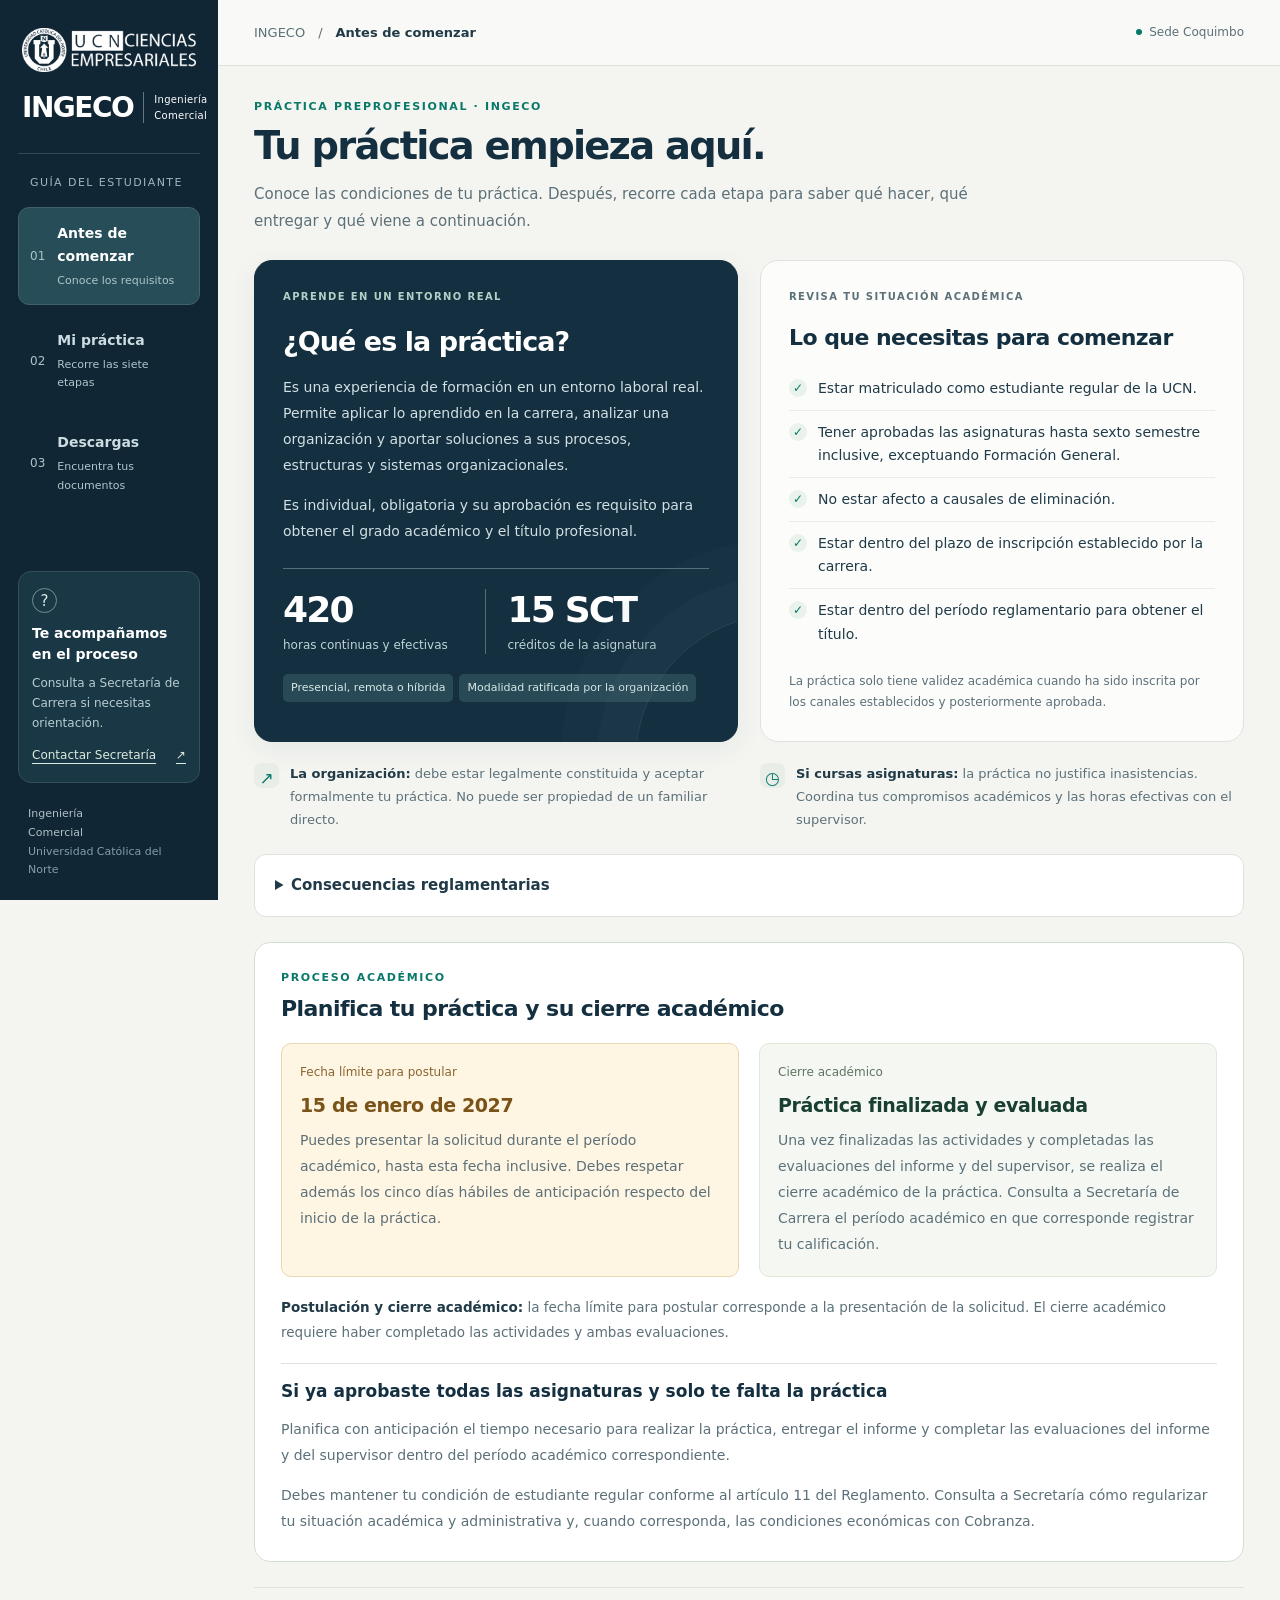
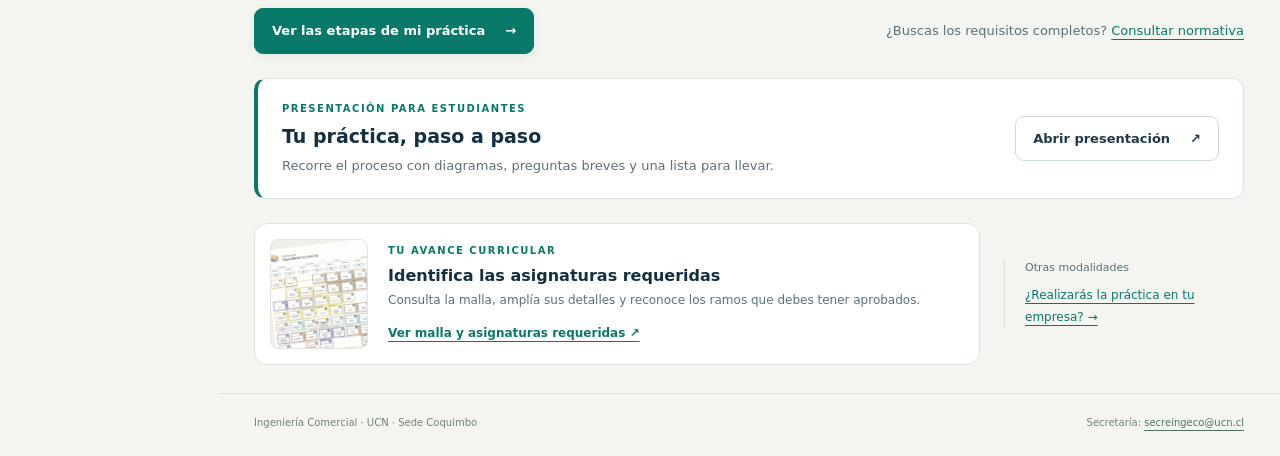
==== commit e8200d8f: "Add files via upload" ====
--- a/index.html
+++ b/index.html
@@ -14,18 +14,18 @@
 .managed-document{border:1px dashed #b6cdbb;border-radius:9px;padding:15px;margin-top:13px;background:#f7faf4}.managed-label{display:block;font-size:11px;letter-spacing:.06em;color:#5d7865;margin-bottom:7px}.managed-document h3{font-size:14px;margin:0 0 7px}.managed-document p{font-size:13px;line-height:1.85;color:var(--muted);margin:0}.review-results{margin-top:20px}.review-results>h3{font-size:15px;margin-bottom:0}.start-gate{background:#edf4ee;border:1px solid #cbdecc;border-radius:10px;padding:17px;margin-top:14px}.start-gate b{display:block;font-size:14px;color:var(--teal);margin-bottom:8px}.start-gate p{font-size:14px;line-height:1.9;color:var(--ink);margin:0}.start-gate span{color:var(--teal);padding:0 4px}.termination-deadline{border-color:#e4c3a2;background:#fff3e3}.insurance p+p{margin-top:11px}.completion-streams{grid-template-columns:repeat(3,minmax(0,1fr))}.completion-streams>div:first-child{background:#fff4e6;border-color:#e7d0ab}.completion-streams>div:last-child{background:#eef2f6;border-color:#d5dfe8}@media(max-width:1100px){.completion-streams{grid-template-columns:1fr}}
 
 #stage-title{scroll-margin-top:24px}#stage-title:focus{outline:none}.action-section{grid-column:1/-1;counter-increment:none!important;margin:22px 0 5px!important;padding:10px 0!important;border:0!important;display:block!important;color:var(--teal);font-size:14px;list-style:none}.action-section:before{display:none!important}.supervisor-states{display:grid;gap:10px;margin:20px 0}.supervisor-states>div{border-left:3px solid var(--teal);background:var(--mint);padding:13px 16px;font-size:14px}.supervisor-states p{margin:4px 0 0}.supervisor-states .failed{border-color:#a34e38;background:#fff1eb}.library-return{margin-bottom:20px}#curriculum-dialog[open]{display:flex;flex-direction:column;height:92dvh;max-height:92dvh;overflow:hidden}#curriculum-dialog .dialog-header,#curriculum-dialog .curriculum-controls,#curriculum-dialog .curriculum-intro{flex-shrink:0}#curriculum-dialog .curriculum-scroll{flex:1;min-height:90px;max-height:none;overflow:auto;overscroll-behavior:contain}#curriculum-dialog>p:last-child{font-size:12px;margin:8px 0 0;flex-shrink:0}@media(max-width:760px){#curriculum-dialog[open]{height:96dvh;max-height:96dvh;width:96vw;padding:16px}#curriculum-dialog .curriculum-intro{line-height:1.45;margin:8px 0}#curriculum-dialog .curriculum-controls{margin:8px 0;gap:10px}.dialog-header h2{font-size:18px}}@media(prefers-reduced-motion:reduce){html{scroll-behavior:auto}.screen{animation:none}}
-.curriculum-image{margin-inline:auto}.brand{display:block}.brand img{display:block;width:100%;height:auto;margin-bottom:20px}.brand .brand-text{display:flex;align-items:center;gap:10px}.source-details{margin:22px 0;padding:18px 20px;border:1px solid var(--line);border-radius:12px;background:#fff}.source-details summary{cursor:pointer;font-weight:650}.source-details p{margin:12px 0 0;font-size:14px}.download-formats{grid-column:1/-1;display:flex;flex-direction:column;gap:8px;align-items:flex-start;border-top:1px solid var(--line);padding-top:13px}.download-formats a{font-size:13px}.static-guide article{margin:20px 0}.static-guide li{margin-bottom:8px}@media(max-width:760px){.brand img{max-width:280px}.download-formats{grid-column:1/-1}.source-details{padding:16px}.curriculum-controls{flex-wrap:wrap}}</style></head><body><a href="#main" class="skip">Saltar al contenido</a><div class="app-frame"><aside class="app-sidebar" aria-label="Guía de navegación"><div class="brand"><img src="assets/logo-eciem.png" alt="Universidad Católica del Norte Ciencias Empresariales"><div class="brand-text"><b>INGECO</b><span>Ingeniería<br>Comercial</span></div></div><div class="sidebar-caption">GUÍA DEL ESTUDIANTE</div><nav class="sidebar-nav" aria-label="Navegación principal"><div class="nav-main"><button type="button" data-screen="intro" aria-pressed="true"><span class="nav-index" aria-hidden="true">01</span><span class="nav-copy"><strong>Antes de comenzar</strong><small>Conoce los requisitos</small></span></button><button type="button" data-screen="process" aria-pressed="false"><span class="nav-index" aria-hidden="true">02</span><span class="nav-copy"><strong>Mi práctica</strong><small>Recorre las siete etapas</small></span></button><button type="button" data-screen="library" aria-pressed="false"><span class="nav-index" aria-hidden="true">03</span><span class="nav-copy"><strong>Descargas</strong><small>Encuentra tus documentos</small></span></button></div></nav><div class="sidebar-help"><span class="help-mark" aria-hidden="true">?</span><strong>Te acompañamos en el proceso</strong><p>Consulta a Secretaría de Carrera si necesitas orientación.</p><a href="mailto:secreingeco@ucn.cl">Contactar Secretaría <span aria-hidden="true">↗</span></a></div><div class="sidebar-bottom">Ingeniería<br>Comercial<br><span>Universidad Católica del Norte</span></div></aside><div class="app-workspace"><header class="utility-bar"><div class="breadcrumb"><span>INGECO</span><span aria-hidden="true">/</span><strong id="view-name">Antes de comenzar</strong></div><div class="utility-meta"><span class="campus-dot" aria-hidden="true"></span>Sede Coquimbo</div></header><main id="main">
-<section class="screen" id="intro"><div class="page-heading"><p class="eyebrow">Práctica preprofesional · INGECO</p><h1>Tu práctica empieza aquí.</h1><p class="lead">Conoce las condiciones de tu práctica. Después, recorre cada etapa para saber qué hacer, qué entregar y qué viene a continuación.</p></div><div class="intro-layout"><article class="panel intro-definition"><p class="panel-kicker">APRENDE EN UN ENTORNO REAL</p><h2>¿Qué es la práctica?</h2><p class="intro-copy">Es una experiencia de formación en un entorno laboral real. Permite aplicar lo aprendido en la carrera, analizar una organización y aportar soluciones a sus procesos, estructuras y sistemas organizacionales.</p><p class="intro-copy">Es individual, obligatoria y su aprobación es requisito para obtener el grado académico y el título profesional.</p><div class="facts"><div><strong>420</strong><span>horas continuas y efectivas</span></div><div><strong>15 SCT</strong><span>créditos de la asignatura</span></div></div><div class="info-pills"><span>Presencial, remota o híbrida</span><span>Modalidad ratificada por la organización</span></div></article><article class="panel intro-requirements"><p class="panel-kicker">REVISA TU SITUACIÓN ACADÉMICA</p><h2>Lo que necesitas para comenzar</h2><ul class="requirements"><li>Estar matriculado como estudiante regular de la UCN.</li><li>Tener aprobadas las asignaturas hasta sexto semestre inclusive, exceptuando Formación General.</li><li>No estar afecto a causales de eliminación.</li><li>Estar dentro del plazo de inscripción establecido por la carrera.</li><li>Estar dentro del período reglamentario para obtener el título.</li></ul><p class="intro-note">La práctica solo tiene validez académica cuando ha sido inscrita por los canales establecidos y posteriormente aprobada.</p></article></div><div class="intro-support"><p class=" support-note"><span class="support-icon" aria-hidden="true">↗</span><b>La organización:</b> debe estar legalmente constituida y aceptar formalmente tu práctica. No puede ser propiedad de un familiar directo.</p><p class=" support-note"><span class="support-icon" aria-hidden="true">◷</span><b>Si cursas asignaturas:</b> la práctica no justifica inasistencias. Coordina tus compromisos académicos y las horas efectivas con el supervisor.</p></div><details class="source-details"><summary>Consecuencias reglamentarias</summary><p>El artículo 31 contempla la reprobación por incumplir los plazos reglamentarios, perjudicar el prestigio de la Universidad, no incorporar las observaciones en la segunda corrección y las causales del artículo 29. Si repruebas, el artículo 32 exige una nueva solicitud en otra unidad de la misma empresa o en una empresa diferente; el artículo 33 remite al artículo 45 del Reglamento General de Docencia de Pregrado.</p></details><section class="academic-planning" id="academic-planning" aria-labelledby="academic-planning-title"><div class="planning-heading"><div><p class="eyebrow">PROCESO ACADÉMICO <span data-calendar="year">2026</span></p><h2 id="academic-planning-title">Planifica tu práctica y su cierre académico</h2></div></div><div class="planning-dates"><div class="planning-date"><span class="planning-label">Fecha límite para postular</span><strong><span data-calendar="deadline">15 de enero de 2027</span></strong><p>Puedes presentar la solicitud durante el período académico, hasta esta fecha inclusive. Debes respetar además los cinco días hábiles de anticipación respecto del inicio de la práctica.</p></div><div class="planning-date"><span class="planning-label">Registro en el <span data-calendar="period">segundo semestre de 2026</span></span><strong>Práctica finalizada y evaluada</strong><p>Para este registro, las actividades y las evaluaciones del informe y del supervisor deben estar completadas hasta el <span data-calendar="deadline">15 de enero de 2027</span> inclusive.</p></div></div><p class="planning-explanation"><b>Son dos hitos distintos:</b> postular dentro de plazo no equivale a completar la práctica dentro de ese período. El cierre académico requiere haber completado las actividades y ambas evaluaciones.</p><div class="planning-enrollment"><h3>Si ya aprobaste todas las asignaturas y solo te falta la práctica</h3><p>Planifica con anticipación el tiempo necesario para realizar la práctica, entregar el informe y completar las evaluaciones del informe y del supervisor dentro del período académico correspondiente.</p><p>Debes mantener tu condición de estudiante regular conforme al artículo 11 del Reglamento. Consulta a Secretaría cómo regularizar tu situación académica y administrativa y, cuando corresponda, las condiciones económicas con Cobranza.</p></div></section><div class="intro-bottom start-strip"><button class="primary" type="button" id="start">Ver las etapas de mi práctica <span aria-hidden="true">→</span></button><p>¿Buscas los requisitos completos? <button type="button" class="mini-link" data-library="normativa">Consultar normativa</button></p></div><div class="intro-tools"><div class="curriculum-launch"><div class="curriculum-thumb" aria-hidden="true"><img src="assets/malla-ingeco-preview.webp" alt=""></div><div class="curriculum-copy"><p class="eyebrow">TU AVANCE CURRICULAR</p><h3>Identifica las asignaturas requeridas</h3><p>Consulta la malla, amplía sus detalles y reconoce los ramos que debes tener aprobados.</p><button class="outline" type="button" id="open-curriculum">Ver malla y asignaturas requeridas ↗</button></div></div><div class="enterprise-link"><span>Otras modalidades</span><button class="mini-link" type="button" id="own-link">¿Realizarás la práctica en tu empresa? →</button></div></div></section>
+.curriculum-image{margin-inline:auto}.brand{display:block}.brand img{display:block;width:100%;height:auto;margin-bottom:20px}.brand .brand-text{display:flex;align-items:center;gap:10px}.source-details{margin:22px 0;padding:18px 20px;border:1px solid var(--line);border-radius:12px;background:#fff}.source-details summary{cursor:pointer;font-weight:650}.source-details p{margin:12px 0 0;font-size:14px}.download-formats{grid-column:1/-1;display:flex;flex-direction:column;gap:8px;align-items:flex-start;border-top:1px solid var(--line);padding-top:13px}.download-formats a{font-size:13px}.static-guide article{margin:20px 0}.static-guide li{margin-bottom:8px}@media(max-width:760px){.brand img{max-width:280px}.download-formats{grid-column:1/-1}.source-details{padding:16px}.curriculum-controls{flex-wrap:wrap}}.presentation-launch{display:flex;align-items:center;justify-content:space-between;gap:24px;margin-top:24px;padding:22px 24px;border:1px solid var(--line);border-left:4px solid var(--teal);border-radius:12px;background:white}.presentation-launch .eyebrow{font-size:10px;margin-bottom:6px}.presentation-launch h3{font-size:19px;margin-bottom:5px}.presentation-launch p:last-child{font-size:13px;color:var(--muted);margin:0}.presentation-launch .outline{flex-shrink:0}@media(max-width:640px){.presentation-launch{align-items:flex-start;flex-direction:column;gap:15px;padding:20px}.presentation-launch .outline{width:100%}}</style></head><body><a href="#main" class="skip">Saltar al contenido</a><div class="app-frame"><aside class="app-sidebar" aria-label="Guía de navegación"><div class="brand"><img src="assets/logo-eciem.png" alt="Universidad Católica del Norte Ciencias Empresariales"><div class="brand-text"><b>INGECO</b><span>Ingeniería<br>Comercial</span></div></div><div class="sidebar-caption">GUÍA DEL ESTUDIANTE</div><nav class="sidebar-nav" aria-label="Navegación principal"><div class="nav-main"><button type="button" data-screen="intro" aria-pressed="true"><span class="nav-index" aria-hidden="true">01</span><span class="nav-copy"><strong>Antes de comenzar</strong><small>Conoce los requisitos</small></span></button><button type="button" data-screen="process" aria-pressed="false"><span class="nav-index" aria-hidden="true">02</span><span class="nav-copy"><strong>Mi práctica</strong><small>Recorre las siete etapas</small></span></button><button type="button" data-screen="library" aria-pressed="false"><span class="nav-index" aria-hidden="true">03</span><span class="nav-copy"><strong>Descargas</strong><small>Encuentra tus documentos</small></span></button></div></nav><div class="sidebar-help"><span class="help-mark" aria-hidden="true">?</span><strong>Te acompañamos en el proceso</strong><p>Consulta a Secretaría de Carrera si necesitas orientación.</p><a href="mailto:secreingeco@ucn.cl">Contactar Secretaría <span aria-hidden="true">↗</span></a></div><div class="sidebar-bottom">Ingeniería<br>Comercial<br><span>Universidad Católica del Norte</span></div></aside><div class="app-workspace"><header class="utility-bar"><div class="breadcrumb"><span>INGECO</span><span aria-hidden="true">/</span><strong id="view-name">Antes de comenzar</strong></div><div class="utility-meta"><span class="campus-dot" aria-hidden="true"></span>Sede Coquimbo</div></header><main id="main">
+<section class="screen" id="intro"><div class="page-heading"><p class="eyebrow">Práctica preprofesional · INGECO</p><h1>Tu práctica empieza aquí.</h1><p class="lead">Conoce las condiciones de tu práctica. Después, recorre cada etapa para saber qué hacer, qué entregar y qué viene a continuación.</p></div><div class="intro-layout"><article class="panel intro-definition"><p class="panel-kicker">APRENDE EN UN ENTORNO REAL</p><h2>¿Qué es la práctica?</h2><p class="intro-copy">Es una experiencia de formación en un entorno laboral real. Permite aplicar lo aprendido en la carrera, analizar una organización y aportar soluciones a sus procesos, estructuras y sistemas organizacionales.</p><p class="intro-copy">Es individual, obligatoria y su aprobación es requisito para obtener el grado académico y el título profesional.</p><div class="facts"><div><strong>420</strong><span>horas continuas y efectivas</span></div><div><strong>15 SCT</strong><span>créditos de la asignatura</span></div></div><div class="info-pills"><span>Presencial, remota o híbrida</span><span>Modalidad ratificada por la organización</span></div></article><article class="panel intro-requirements"><p class="panel-kicker">REVISA TU SITUACIÓN ACADÉMICA</p><h2>Lo que necesitas para comenzar</h2><ul class="requirements"><li>Estar matriculado como estudiante regular de la UCN.</li><li>Tener aprobadas las asignaturas hasta sexto semestre inclusive, exceptuando Formación General.</li><li>No estar afecto a causales de eliminación.</li><li>Estar dentro del plazo de inscripción establecido por la carrera.</li><li>Estar dentro del período reglamentario para obtener el título.</li></ul><p class="intro-note">La práctica solo tiene validez académica cuando ha sido inscrita por los canales establecidos y posteriormente aprobada.</p></article></div><div class="intro-support"><p class=" support-note"><span class="support-icon" aria-hidden="true">↗</span><b>La organización:</b> debe estar legalmente constituida y aceptar formalmente tu práctica. No puede ser propiedad de un familiar directo.</p><p class=" support-note"><span class="support-icon" aria-hidden="true">◷</span><b>Si cursas asignaturas:</b> la práctica no justifica inasistencias. Coordina tus compromisos académicos y las horas efectivas con el supervisor.</p></div><details class="source-details"><summary>Consecuencias reglamentarias</summary><p>El artículo 31 contempla la reprobación por incumplir los plazos reglamentarios, perjudicar el prestigio de la Universidad, no incorporar las observaciones en la segunda corrección y las causales del artículo 29. Si repruebas, el artículo 32 exige una nueva solicitud en otra unidad de la misma empresa o en una empresa diferente; el artículo 33 remite al artículo 45 del Reglamento General de Docencia de Pregrado.</p></details><section class="academic-planning" id="academic-planning" aria-labelledby="academic-planning-title"><div class="planning-heading"><div><p class="eyebrow">PROCESO ACADÉMICO</p><h2 id="academic-planning-title">Planifica tu práctica y su cierre académico</h2></div></div><div class="planning-dates"><div class="planning-date"><span class="planning-label">Fecha límite para postular</span><strong><span data-calendar="deadline">15 de enero de 2027</span></strong><p>Puedes presentar la solicitud durante el período académico, hasta esta fecha inclusive. Debes respetar además los cinco días hábiles de anticipación respecto del inicio de la práctica.</p></div><div class="planning-date"><span class="planning-label">Cierre académico</span><strong>Práctica finalizada y evaluada</strong><p>Una vez finalizadas las actividades y completadas las evaluaciones del informe y del supervisor, se realiza el cierre académico de la práctica. Consulta a Secretaría de Carrera el período académico en que corresponde registrar tu calificación.</p></div></div><p class="planning-explanation"><b>Postulación y cierre académico:</b> la fecha límite para postular corresponde a la presentación de la solicitud. El cierre académico requiere haber completado las actividades y ambas evaluaciones.</p><div class="planning-enrollment"><h3>Si ya aprobaste todas las asignaturas y solo te falta la práctica</h3><p>Planifica con anticipación el tiempo necesario para realizar la práctica, entregar el informe y completar las evaluaciones del informe y del supervisor dentro del período académico correspondiente.</p><p>Debes mantener tu condición de estudiante regular conforme al artículo 11 del Reglamento. Consulta a Secretaría cómo regularizar tu situación académica y administrativa y, cuando corresponda, las condiciones económicas con Cobranza.</p></div></section><div class="intro-bottom start-strip"><button class="primary" type="button" id="start">Ver las etapas de mi práctica <span aria-hidden="true">→</span></button><p>¿Buscas los requisitos completos? <button type="button" class="mini-link" data-library="normativa">Consultar normativa</button></p></div><aside class="presentation-launch" aria-labelledby="presentation-launch-title"><div><p class="eyebrow">PRESENTACIÓN PARA ESTUDIANTES</p><h3 id="presentation-launch-title">Tu práctica, paso a paso</h3><p>Recorre el proceso con diagramas, preguntas breves y una lista para llevar.</p></div><a class="outline" href="presentacion.html">Abrir presentación <span aria-hidden="true">↗</span></a></aside><div class="intro-tools"><div class="curriculum-launch"><div class="curriculum-thumb" aria-hidden="true"><img src="assets/malla-ingeco-preview.webp" alt=""></div><div class="curriculum-copy"><p class="eyebrow">TU AVANCE CURRICULAR</p><h3>Identifica las asignaturas requeridas</h3><p>Consulta la malla, amplía sus detalles y reconoce los ramos que debes tener aprobados.</p><button class="outline" type="button" id="open-curriculum">Ver malla y asignaturas requeridas ↗</button></div></div><div class="enterprise-link"><span>Otras modalidades</span><button class="mini-link" type="button" id="own-link">¿Realizarás la práctica en tu empresa? →</button></div></div></section>
 <section class="screen" id="process" hidden><div class="process-header"><div><p class="eyebrow" id="process-eyebrow">Tu recorrido</p><h1 id="process-title">Mi práctica, en siete etapas</h1><p class="lead" id="process-lead">Selecciona una etapa del flujo para ver sus acciones, documentos y plazos.</p></div><span class="route-label" id="route-label">Práctica tradicional</span></div><div class="process-body"><aside class="journey"><div class="journey-heading"><span class="eyebrow">MAPA DEL PROCESO</span><p>Selecciona la etapa que quieres consultar.</p></div><nav class="flow" id="flow" aria-label="Etapas de la práctica"></nav></aside><div class="stage-workspace"><div class="stage-layout"><article class="stage-main" id="stage" aria-labelledby="stage-title"><div class="stage-meta"><span id="stage-position"></span><span id="stage-phase"></span></div><h2 tabindex="-1" id="stage-title"></h2><p class="description" id="stage-intro"></p><div class="stage-facts"><div class="aside-block"><p class="aside-label">Cuándo</p><p id="stage-time"></p></div><div class="aside-block"><p class="aside-label">Quiénes participan</p><p id="stage-who"></p></div></div><div id="stage-notice" hidden></div><div class="action-heading"><span class="eyebrow">QUÉ DEBES HACER</span><span>Acciones de esta etapa</span></div><ol class="actions" id="actions"></ol><div id="stage-visual" hidden></div><div id="evaluation" hidden></div><div class="result"><span class="result-mark" aria-hidden="true">→</span><b>Al terminar esta etapa</b><span id="stage-result"></span></div><div class="stage-nav"><button class="outline" type="button" id="previous">← Anterior</button><button class="primary" type="button" id="next">Siguiente →</button></div></article><aside class="stage-aside document-tray" aria-label="Información de la etapa"><div class="aside-block"><p class="aside-label">Documentos de esta etapa</p><div id="stage-docs"></div><div class="managed-document" id="managed-document" hidden></div><button class="all-docs" type="button" data-library="inscripcion">Ver biblioteca de descargas →</button></div><div class="aside-block"><p class="aside-label">¿Necesitas orientación?</p><p><a href="mailto:secreingeco@ucn.cl">Contacta a Secretaría de Carrera</a></p></div></aside></div><p class="intro-note" id="step-status" aria-live="polite"></p></div></div></section>
 <section class="screen" id="library" hidden><div class="page-heading library-heading"><p class="eyebrow">Documentos para tu práctica</p><h1>Biblioteca de descargas</h1><p class="lead">Elige una categoría y descarga el documento que necesitas. La plantilla y la pauta oficial del supervisor se consultan directamente en sus archivos.</p></div><div class="library-layout"><nav class="categories" aria-label="Categorías de descargas"><button type="button" data-category="normativa" aria-pressed="true"><span class="category-index">01</span><span class="category-name">Normativa y reglamentación</span><small>Reglas y programa de estudio</small><span class="category-count">4 documentos</span></button><button type="button" data-category="inscripcion" aria-pressed="false"><span class="category-index">02</span><span class="category-name">Inscripción</span><small>Plan y formularios</small><span class="category-count">3 documentos</span></button><button type="button" data-category="evaluacion" aria-pressed="false"><span class="category-index">03</span><span class="category-name">Informe y evaluación</span><small>Plantilla y pauta del supervisor</small><span class="category-count">2 documentos</span></button></nav><div class="library-body"><button type="button" class="outline library-return" id="library-return" hidden>← Volver a la etapa consultada</button><h2 id="library-title"></h2><p id="library-description"></p><div id="library-list"></div><p id="library-status" class="intro-note" aria-live="polite"></p></div></div></section>
-<section class="screen enterprise-screen" id="own" hidden><p class="eyebrow">Práctica preprofesional</p><h1>Práctica en empresa propia</h1><p class="lead">Si eres propietario de una empresa y trabajas a tiempo completo en ella, puedes presentar una solicitud fundada a Jefatura de Carrera para realizar la práctica en tu emprendimiento.</p><div class="intro-layout"><article class="panel"><h2>Antes de solicitarla</h2><p class="intro-copy">Debes fundamentar cómo tu ausencia afectaría el funcionamiento y los resultados de la empresa. La solicitud requiere revisión y autorización de Jefatura.</p><ul class="requirements"><li>Carta de solicitud e inicio de actividades.</li><li>Extracto de constitución cuando corresponda.</li><li>Último estado de situación financiera.</li><li>Otros respaldos pertinentes, como contratos o proyectos adjudicados.</li></ul></article><article class="panel"><h2>Cómo se evalúa</h2><p class="intro-copy">El informe debe evidenciar la gestión del negocio, problemáticas abordadas, soluciones y resultados. La presentación y defensa reemplaza la evaluación del empleador.</p><div class="facts"><div><strong>70%</strong><span>informe del emprendimiento</span></div><div><strong>30%</strong><span>presentación y defensa</span></div></div></article></div><div class="intro-bottom"><button class="primary" type="button" id="own-start">Ver el proceso de empresa propia →</button><button class="mini-link" type="button" data-screen="intro">← Volver a Antes de comenzar</button></div></section><noscript><style>.sidebar-nav,.intro-bottom,.intro-tools,.source-details{display:none!important}</style><section class="panel static-guide"><h2>Proceso y documentos</h2><p>Postulación hasta el 15 de enero de 2027. La inscripción se gestiona por correo con <a href="mailto:secreingeco@ucn.cl">Secretaría de Carrera</a>.</p><h2>Práctica tradicional</h2><article><h3>1. Evalúa si la organización y sus funciones se ajustan a tu formación</h3><p>Antes de preparar la documentación de inscripción.</p><ol><li>Comprueba que cumples los requisitos académicos y administrativos para realizar la práctica.</li><li>Revisa el programa de estudio: la experiencia debe permitir aplicar las competencias de Ingeniería Comercial.</li><li>Busca una organización legalmente constituida que no sea propiedad de un familiar directo.</li><li>Consulta las funciones, el área de trabajo y la modalidad propuesta. Evalúa si las actividades permiten alcanzar los resultados de aprendizaje de la práctica.</li></ol></article><article><h3>2. Prepara tus documentos y envíalos a Secretaría</h3><p>Hasta el 15 de enero de 2027 inclusive, respetando además al menos 5 días hábiles de anticipación respecto del inicio de la práctica.</p><ol><li>Descarga y completa el formulario de inscripción con los antecedentes del estudiante, organización, supervisor, modalidad, fechas y horario.</li><li>Prepara el plan de trabajo: objetivo general, al menos tres objetivos específicos, actividades, herramientas y productos esperados.</li><li>Solicita la firma y el timbre del supervisor en ambos documentos y comprueba que los antecedentes y fechas coincidan.</li><li>Envía el formulario y el plan por correo a secreingeco@ucn.cl. Secretaría revisa los antecedentes y los remite a Jefatura de Carrera para su validación y autorización.</li><li>Las solicitudes de este proceso se recibirán hasta el 15 de enero de 2027 inclusive. La documentación recibida después de esa fecha no será admitida ni derivada a Jefatura de Carrera para su autorización.</li></ol></article><article><h3>3. Completa la revisión y la carta de aceptación</h3><p>Revisión inicial: 5 días hábiles desde la recepción en Secretaría. Correcciones: 10 días hábiles desde el correo. Carta: obligatoria antes del inicio.</p><ol><li>Secretaría revisa el formulario y el plan y los remite a Jefatura de Carrera para revisar su forma, contenido y pertinencia.</li><li>Secretaría comunica por correo si la documentación fue aprobada, requiere correcciones o fue rechazada.</li><li>Si recibes observaciones, corrige y reenvía dentro de los 10 días hábiles siguientes al correo de Secretaría. Si no corriges en ese plazo, la solicitud se da por cancelada. La nueva entrega tiene 5 días hábiles de revisión desde su recepción en Secretaría.</li><li>Cuando el formulario y el plan están aprobados, Secretaría te informa por correo y te envía la Carta de Aceptación y Compromiso. Este documento se gestiona directamente con Secretaría.</li><li>Gestiona que la empresa complete la carta con sus antecedentes y el período de práctica, coincidente con el formulario. Debe incluir nombre, cargo, firma y timbre de su representante.</li><li>Entrega la carta completada a Secretaría antes de la fecha de inicio. Sin su entrega no se autoriza el comienzo de la práctica. Una vez recibida, podrás iniciar según las fechas estipuladas. Confirma con Secretaría la autorización y las fechas registradas.</li></ol></article><article><h3>4. Desarrolla tu plan y reúne evidencias para el informe</h3><p>Durante el período autorizado. El seguro rige desde el inicio y hasta el término registrado.</p><ol><li>Completa las 420 horas continuas y efectivas y cumple las actividades del plan autorizado.</li><li>Respeta las normas éticas y profesionales de la organización y de la Universidad.</li><li>Mantén una bitácora semanal con actividades, herramientas, dificultades, soluciones y resultados.</li><li>Reúne documentos, reportes, gráficos u otras evidencias de al menos cuatro problemáticas y sus soluciones propuestas o implementadas.</li><li>Coordina el seguimiento con el supervisor. Si cursas asignaturas, cumple tus compromisos académicos y descuenta ese tiempo de las horas de práctica.</li><li>Consulta previamente con Secretaría cualquier modificación de fechas: los cambios requieren autorización.</li><li>Ante cualquier inconveniente o necesidad de poner término anticipado a la práctica, contacta a la Jefatura de Carrera correspondiente, por correo o agendando una reunión, y explica los antecedentes. El término requiere su revisión y visado; no puedes finalizar la práctica unilateralmente.</li><li>Si tu práctica coincide con el receso de la institución, especialmente en febrero, confirma antes del receso los contactos y el procedimiento para utilizar el seguro escolar. Conserva esa información durante la práctica.</li></ol></article><article><h3>5. Notifica el término y entrega la constancia</h3><p>Notificación y constancia: máximo 10 días corridos desde el término. Informe: máximo 30 días corridos desde esa misma fecha.</p><ol><li>Verifica con el supervisor el cumplimiento de las 420 horas continuas y efectivas y las fechas autorizadas.</li><li>Cualquier ajuste de la fecha de término debe consultarse previamente a Secretaría y contar con autorización. No puedes modificarla de manera unilateral.</li><li>Al finalizar la práctica, debes informar por correo a Secretaría de Carrera y adjuntar la constancia de término firmada y timbrada por la empresa, dentro de un máximo de 10 días corridos desde la fecha de término. Si no cumples este paso dentro del plazo, la práctica se dará por anulada.</li><li>Secretaría gestiona el envío de la evaluación de competencias genéricas al supervisor.</li><li>Entrega tu informe dentro de los 30 días corridos desde la fecha de término. Este plazo continúa aunque la respuesta del supervisor esté pendiente y es distinto del plazo de 10 días para notificar y entregar la constancia.</li><li>Conserva la constancia, el correo de notificación y los demás antecedentes de cierre. Atiende las indicaciones de Secretaría.</li></ol></article><article><h3>6. Entrega el informe y conoce cómo se evalúa</h3><p>Primera revisión académica: 15 a 30 días corridos desde la recepción de los documentos por el evaluador.</p><ol><li>Envía tu informe en PDF y sus anexos por los canales establecidos por la carrera. Consulta la plantilla disponible.</li><li>Si la evaluación del supervisor no ha sido respondida, el informe queda a la espera de su recepción y no se deriva al académico.</li><li>Si la evaluación del supervisor es inferior a 5,0, la práctica queda reprobada y el informe no se envía a revisión académica.</li><li>Una vez recibida la evaluación aprobatoria del supervisor, el informe se deriva al académico para su evaluación.</li><li>Si el informe obtiene una nota inicial entre 3,0 y 4,9, queda pendiente. Incorpora las observaciones y reenvía dentro de 10 días corridos desde la comunicación de la evaluación. El mismo académico lo revisa nuevamente en un máximo de 10 días corridos. Si el informe corregido sigue bajo 5,0, la práctica queda reprobada.</li></ol></article><article><h3>7. Recibe el resultado y verifica el registro de tu nota</h3><p>Registro en Banner: a más tardar al cierre del semestre lectivo. Para el registro en el segundo semestre de 2026, la práctica debe estar finalizada y evaluada por informe y supervisor hasta el 15 de enero de 2027 inclusive.</p><ol><li>Se determina la calificación final con un 70% correspondiente al informe y un 30% a la evaluación de competencias genéricas del supervisor.</li><li>La calificación final se registra en Banner a más tardar al cierre del semestre lectivo.</li><li>Recibirás por correo el desglose de ambas evaluaciones y el resultado final de la práctica.</li><li>Si tienes dudas sobre las notas, el registro o el cierre, contacta a Secretaría de Carrera.</li><li>Las prácticas cuyas actividades y evaluaciones del informe y del supervisor estén completadas hasta el 15 de enero de 2027 inclusive se registrarán en el segundo semestre de 2026.</li></ol></article><h2>Empresa propia</h2><article><h3>1. Solicita la autorización para tu empresa</h3><p>Antes de formalizar la inscripción.</p><ol><li>Fundamenta que eres propietario y trabajas a tiempo completo en la empresa, y cómo tu ausencia afectaría su funcionamiento y resultados.</li><li>Presenta carta de solicitud, Formulario 4415 de inicio de actividades y extracto de constitución cuando corresponda.</li><li>Adjunta el último estado de situación financiera y otros respaldos pertinentes, como contratos o proyectos adjudicados.</li><li>Completa el formulario de inscripción de empresa propia.</li></ol></article><article><h3>2. Formaliza la autorización y organiza la entrega</h3><p>Informe: máximo 30 días corridos desde la fecha de inscripción de la práctica (art. 30).</p><ol><li>Formaliza la inscripción con Secretaría según la autorización de Jefatura.</li><li>Registra la fecha de inscripción: el informe debe entregarse en un plazo no superior a 30 días corridos desde esa fecha (art. 30 del Reglamento).</li><li>Organiza el trabajo que presentarás y consulta el Reglamento de práctica.</li></ol></article><article><h3>3. Muestra los problemas, acciones y resultados del negocio</h3><p>Entrega: máximo 30 días corridos desde la inscripción. Revisión académica: entre 15 y 30 días corridos desde la recepción por el evaluador.</p><ol><li>Describe el emprendimiento, su propósito, modelo de negocio, clientes, recursos y limitaciones.</li><li>Documenta al menos cuatro problemáticas reales, las acciones implementadas y sus resultados.</li><li>Incluye una matriz FODA aplicada al área de la organización, oportunidades de mejora y al menos tres estrategias futuras concretas.</li><li>Entrega el informe con evidencias y referencias conforme al Reglamento de práctica.</li><li>Atiende la revisión académica y las correcciones que correspondan conforme al Anexo N°1 del Reglamento.</li></ol></article><article><h3>4. Expón el trabajo realizado y responde a la comisión</h3><p>Exposición: máximo 30 minutos. Preguntas de la comisión: máximo 30 minutos. Coordina la fecha con la carrera una vez emitida la evaluación del informe.</p><ol><li>Confirma con la carrera la fecha, las condiciones de la presentación y el número de integrantes de la comisión, que se define para cada defensa.</li><li>Prepara una exposición de máximo 30 minutos con evidencia de las acciones y resultados del emprendimiento.</li><li>Responde las preguntas de la comisión y demuestra dominio del trabajo. Esta etapa tendrá una duración máxima de 30 minutos.</li><li>Confirma el resultado de la defensa y el registro de la nota final.</li></ol></article><h2>Evaluación y descargas</h2><p>Informe: 70%. Supervisor, o presentación y defensa en empresa propia: 30%. En la primera evaluación, el informe queda aprobado entre 5,0 y 7,0, pendiente entre 3,0 y 4,9 y reprobado bajo 3,0, conforme al Anexo N°1. El informe pendiente se corrige en 10 días corridos; la segunda evaluación tiene una nota máxima de 5,0. La práctica se reprueba si no se entrega la corrección dentro del plazo, si no se incorporan adecuadamente las observaciones o si el informe corregido sigue bajo 5,0. Una evaluación del empleador inferior a 5,0 reprueba directamente la práctica, independientemente del promedio ponderado.</p><ul><li><a href="normativa/res-vra-495-2026.pdf" download>Resolución VRA N°495/2026 (PDF)</a></li><li><a href="normativa/reglamento-practica.pdf" download>Reglamento de práctica INGECO (PDF)</a> · <a href="normativa/reglamento-practica.docx" download>Editable DOCX</a></li><li><a href="normativa/anexo-1-evaluacion-del-informe.pdf" download>Anexo 1 del Reglamento: evaluación del informe (PDF)</a> · <a href="normativa/anexo-1-evaluacion-del-informe.docx" download>Editable DOCX</a></li><li><a href="normativa/programa-practica-preprofesional.pdf" download>Programa de estudio (PDF)</a></li><li><a href="formularios/inscripcion.docx" download>Formulario de inscripción (DOCX)</a></li><li><a href="formularios/plan-de-practica.docx" download>Plan de trabajo (DOCX)</a></li><li><a href="informe-evaluacion/plantilla-informe.docx" download>Plantilla de informe (DOCX)</a></li><li><a href="informe-evaluacion/instrumento-competencias-genericas.pdf" download>Competencias genéricas · instrumento oficial UCN (PDF, seis páginas)</a> · <a href="normativa/res-vra-498-2024.pdf" download>Resolución VRA N°498/2024 y oficio (PDF)</a></li><li><a href="formularios/inscripcion-empresa-propia.docx" download>Formulario de inscripción · empresa propia (DOCX)</a></li></ul><p><a href="normativa/malla-curricular-2027.pdf" download>Malla curricular PDF</a></p></section></noscript></main><footer class="footer"><span>Ingeniería Comercial · UCN · Sede Coquimbo</span><button class="mini-link" id="return-traditional" type="button" hidden>← Volver a práctica tradicional</button><span>Secretaría: <a href="mailto:secreingeco@ucn.cl">secreingeco@ucn.cl</a></span></footer></div></div><dialog id="curriculum-dialog" aria-labelledby="curriculum-title"><div class="dialog-header"><div><p class="eyebrow">Requisitos académicos</p><h2 id="curriculum-title">Asignaturas que debes tener aprobadas</h2></div><button type="button" class="outline" id="close-curriculum" aria-label="Cerrar malla curricular">Cerrar ×</button></div><p class="curriculum-intro">Todas las asignaturas de los semestres I a VI, exceptuando Formación General. Los recuadros amarillos con borde naranjo destacan las asignaturas requeridas; la franja morada de Formación General no forma parte de este requisito.</p><div class="curriculum-controls"><label><input id="show-highlights" type="checkbox" checked> Destacar asignaturas requeridas</label><button type="button" class="outline" id="zoom-curriculum" aria-pressed="false">Ampliar malla</button><a href="normativa/malla-curricular-2027.pdf" download>Descargar malla PDF ↓</a><a href="assets/malla-ingeco-2027.png" download>Descargar malla PNG ↓</a></div><div class="curriculum-scroll"><div class="curriculum-image" id="curriculum-image"><img src="assets/malla-ingeco-preview.webp" alt="Malla curricular Ingeniería Comercial 2027, organizada en diez semestres. Se requieren las asignaturas de los seis primeros semestres, excepto Formación General."><svg id="curriculum-highlights" viewBox="0 0 2384 1684" aria-hidden="true"><rect x="39" y="890" width="159" height="119" rx="7"></rect><rect x="40" y="422" width="159" height="120" rx="7"></rect><rect x="41" y="1046" width="158" height="119" rx="7"></rect><rect x="41" y="1358" width="158" height="119" rx="7"></rect><rect x="234" y="579" width="159" height="119" rx="7"></rect><rect x="234" y="1202" width="158" height="120" rx="7"></rect><rect x="235" y="890" width="158" height="120" rx="7"></rect><rect x="235" y="1046" width="158" height="120" rx="7"></rect><rect x="236" y="422" width="158" height="119" rx="7"></rect><rect x="429" y="1202" width="159" height="120" rx="7"></rect><rect x="430" y="579" width="158" height="119" rx="7"></rect><rect x="430" y="735" width="159" height="119" rx="7"></rect><rect x="430" y="890" width="159" height="120" rx="7"></rect><rect x="430" y="1046" width="159" height="120" rx="7"></rect><rect x="430" y="1358" width="159" height="119" rx="7"></rect><rect x="624" y="578" width="159" height="120" rx="7"></rect><rect x="625" y="422" width="159" height="120" rx="7"></rect><rect x="625" y="734" width="159" height="119" rx="7"></rect><rect x="625" y="890" width="159" height="120" rx="7"></rect><rect x="626" y="1046" width="158" height="120" rx="7"></rect><rect x="820" y="422" width="159" height="120" rx="7"></rect><rect x="820" y="579" width="158" height="119" rx="7"></rect><rect x="820" y="736" width="159" height="119" rx="7"></rect><rect x="821" y="890" width="158" height="120" rx="7"></rect><rect x="821" y="1046" width="158" height="120" rx="7"></rect><rect x="1015" y="422" width="158" height="119" rx="7"></rect><rect x="1015" y="579" width="158" height="119" rx="7"></rect><rect x="1015" y="735" width="159" height="119" rx="7"></rect><rect x="1015" y="890" width="159" height="120" rx="7"></rect><rect x="1016" y="1046" width="159" height="119" rx="7"></rect><rect x="1016" y="1201" width="159" height="120" rx="7"></rect></svg></div></div><p class="curriculum-intro">Esta visualización orienta la lectura del requisito. La carrera verifica la situación académica al revisar la inscripción.</p></dialog><script>const CALENDAR=Object.freeze({deadline:'15 de enero de 2027',period:'segundo semestre de 2026',year:'2026',shortDeadline:'15 de enero'});
-const calendarText=s=>s.replaceAll('${CALENDAR.deadline}',CALENDAR.deadline).replaceAll('${CALENDAR.period}',CALENDAR.period).replaceAll('${CALENDAR.shortDeadline}',CALENDAR.shortDeadline);
-const actionTitles=[["Comprueba tus requisitos", "Consulta el programa de estudio", "Elige la organización", "Revisa las funciones"], ["Completa el formulario", "Prepara el plan de trabajo", "Gestiona firmas y timbres", "Envía a Secretaría", "Respeta el cierre de postulación"], ["Revisión del formulario y el plan", "Recibe la notificación", "Atiende las correcciones", "Recibe la carta de Secretaría", "Gestiona la firma de la empresa", "Entrega la carta antes del inicio"], ["Cumple el plan autorizado", "Actúa con responsabilidad", "Mantén tu bitácora", "Reúne las evidencias", "Coordina el seguimiento", "Solicita los cambios", "Consulta los inconvenientes o el término anticipado", "Prepara los contactos del seguro para el receso"], ["Verifica las horas y las fechas", "Solicita autorización para cambiar fechas", "Notifica el término y entrega la constancia", "Evaluación del supervisor", "Entrega el informe en 30 días", "Conserva el respaldo de tu entrega"], ["Presenta tu informe", "Si falta la respuesta del supervisor", "Si el supervisor reprueba", "Derivación al académico", "Correcciones del informe"], ["Cálculo de la nota final", "Registro en Banner", "Notificación por correo", "Resuelve tus consultas", "Período de registro académico"]];
+<section class="screen enterprise-screen" id="own" hidden><p class="eyebrow">Práctica preprofesional</p><h1>Práctica en empresa propia</h1><p class="lead">Si eres propietario de una empresa y trabajas a tiempo completo en ella, puedes presentar una solicitud fundada a Jefatura de Carrera para realizar la práctica en tu emprendimiento.</p><div class="intro-layout"><article class="panel"><h2>Antes de solicitarla</h2><p class="intro-copy">Debes fundamentar cómo tu ausencia afectaría el funcionamiento y los resultados de la empresa. La solicitud requiere revisión y autorización de Jefatura.</p><ul class="requirements"><li>Carta de solicitud e inicio de actividades.</li><li>Extracto de constitución cuando corresponda.</li><li>Último estado de situación financiera.</li><li>Otros respaldos pertinentes, como contratos o proyectos adjudicados.</li></ul></article><article class="panel"><h2>Cómo se evalúa</h2><p class="intro-copy">El informe debe evidenciar la gestión del negocio, problemáticas abordadas, soluciones y resultados. La presentación y defensa reemplaza la evaluación del empleador.</p><div class="facts"><div><strong>70%</strong><span>informe del emprendimiento</span></div><div><strong>30%</strong><span>presentación y defensa</span></div></div></article></div><div class="intro-bottom"><button class="primary" type="button" id="own-start">Ver el proceso de empresa propia →</button><button class="mini-link" type="button" data-screen="intro">← Volver a Antes de comenzar</button></div></section><noscript><style>.sidebar-nav,.intro-bottom,.intro-tools,.source-details{display:none!important}.presentation-launch{display:flex;align-items:center;justify-content:space-between;gap:24px;margin-top:24px;padding:22px 24px;border:1px solid var(--line);border-left:4px solid var(--teal);border-radius:12px;background:white}.presentation-launch .eyebrow{font-size:10px;margin-bottom:6px}.presentation-launch h3{font-size:19px;margin-bottom:5px}.presentation-launch p:last-child{font-size:13px;color:var(--muted);margin:0}.presentation-launch .outline{flex-shrink:0}@media(max-width:640px){.presentation-launch{align-items:flex-start;flex-direction:column;gap:15px;padding:20px}.presentation-launch .outline{width:100%}}</style><section class="panel static-guide"><h2>Proceso y documentos</h2><p>Postulación hasta el 15 de enero de 2027. La inscripción se gestiona por correo con <a href="mailto:secreingeco@ucn.cl">Secretaría de Carrera</a>.</p><h2>Práctica tradicional</h2><article><h3>1. Evalúa si la organización y sus funciones se ajustan a tu formación</h3><p>Antes de preparar la documentación de inscripción.</p><ol><li>Comprueba que cumples los requisitos académicos y administrativos para realizar la práctica.</li><li>Revisa el programa de estudio: la experiencia debe permitir aplicar las competencias de Ingeniería Comercial.</li><li>Busca una organización legalmente constituida que no sea propiedad de un familiar directo.</li><li>Consulta las funciones, el área de trabajo y la modalidad propuesta. Evalúa si las actividades permiten alcanzar los resultados de aprendizaje de la práctica.</li></ol></article><article><h3>2. Prepara tus documentos y envíalos a Secretaría</h3><p>Hasta el 15 de enero de 2027 inclusive, respetando además al menos 5 días hábiles de anticipación respecto del inicio de la práctica.</p><ol><li>Descarga y completa el formulario de inscripción con los antecedentes del estudiante, organización, supervisor, modalidad, fechas y horario.</li><li>Prepara el plan de trabajo: objetivo general, al menos tres objetivos específicos, actividades, herramientas y productos esperados.</li><li>Solicita la firma y el timbre del supervisor en ambos documentos y comprueba que los antecedentes y fechas coincidan.</li><li>Envía el formulario y el plan por correo a secreingeco@ucn.cl. Secretaría revisa los antecedentes y los remite a Jefatura de Carrera para su validación y autorización.</li><li>Las solicitudes de este proceso se recibirán hasta el 15 de enero de 2027 inclusive. La documentación recibida después de esa fecha no será admitida ni derivada a Jefatura de Carrera para su autorización.</li></ol></article><article><h3>3. Completa la revisión y la carta de aceptación</h3><p>Revisión inicial: 5 días hábiles desde la recepción en Secretaría. Correcciones: 10 días hábiles desde el correo. Carta: obligatoria antes del inicio.</p><ol><li>Secretaría revisa el formulario y el plan y los remite a Jefatura de Carrera para revisar su forma, contenido y pertinencia.</li><li>Secretaría comunica por correo si la documentación fue aprobada, requiere correcciones o fue rechazada.</li><li>Si recibes observaciones, corrige y reenvía dentro de los 10 días hábiles siguientes al correo de Secretaría. Si no corriges en ese plazo, la solicitud se da por cancelada. La nueva entrega tiene 5 días hábiles de revisión desde su recepción en Secretaría.</li><li>Cuando el formulario y el plan están aprobados, Secretaría te informa por correo y te envía la Carta de Aceptación y Compromiso. Este documento se gestiona directamente con Secretaría.</li><li>Gestiona que la empresa complete la carta con sus antecedentes y el período de práctica, coincidente con el formulario. Debe incluir nombre, cargo, firma y timbre de su representante.</li><li>Entrega la carta completada a Secretaría antes de la fecha de inicio. Sin su entrega no se autoriza el comienzo de la práctica. Una vez recibida, podrás iniciar según las fechas estipuladas. Confirma con Secretaría la autorización y las fechas registradas.</li></ol></article><article><h3>4. Desarrolla tu plan y reúne evidencias para el informe</h3><p>Durante el período autorizado. El seguro rige desde el inicio y hasta el término registrado.</p><ol><li>Completa las 420 horas continuas y efectivas y cumple las actividades del plan autorizado.</li><li>Respeta las normas éticas y profesionales de la organización y de la Universidad.</li><li>Mantén una bitácora semanal con actividades, herramientas, dificultades, soluciones y resultados.</li><li>Reúne documentos, reportes, gráficos u otras evidencias de al menos cuatro problemáticas y sus soluciones propuestas o implementadas.</li><li>Coordina el seguimiento con el supervisor. Si cursas asignaturas, cumple tus compromisos académicos y descuenta ese tiempo de las horas de práctica.</li><li>Consulta previamente con Secretaría cualquier modificación de fechas: los cambios requieren autorización.</li><li>Ante cualquier inconveniente o necesidad de poner término anticipado a la práctica, contacta a la Jefatura de Carrera correspondiente, por correo o agendando una reunión, y explica los antecedentes. El término requiere su revisión y visado; no puedes finalizar la práctica unilateralmente.</li><li>Si tu práctica coincide con el receso de la institución, especialmente en febrero, confirma antes del receso los contactos y el procedimiento para utilizar el seguro escolar. Conserva esa información durante la práctica.</li></ol></article><article><h3>5. Notifica el término y solicita la constancia</h3><p>Notificación del término: máximo 10 días corridos desde la fecha de término. Informe: máximo 30 días corridos desde esa misma fecha.</p><ol><li>Verifica con el supervisor el cumplimiento de las 420 horas continuas y efectivas y las fechas autorizadas.</li><li>Cualquier ajuste de la fecha de término debe consultarse previamente a Secretaría y contar con autorización. No puedes modificarla de manera unilateral.</li><li>Al finalizar la práctica, notifica por correo a Secretaría de Carrera dentro de un máximo de 10 días corridos desde la fecha de término. Una vez recibida tu notificación, Secretaría te enviará el formato de constancia de término. Gestiona su firma y timbre con la empresa y devuélvelo a Secretaría.</li><li>Secretaría gestiona el envío de la evaluación de competencias genéricas al supervisor.</li><li>Entrega tu informe dentro de los 30 días corridos desde la fecha de término. Este plazo continúa aunque la respuesta del supervisor esté pendiente y es distinto del plazo de 10 días para notificar el término.</li><li>Conserva la constancia, el correo de notificación y los demás antecedentes de cierre. Atiende las indicaciones de Secretaría.</li></ol></article><article><h3>6. Entrega el informe y conoce cómo se evalúa</h3><p>El académico dispone de un máximo de 30 días corridos desde la recepción del informe para evaluarlo. El informe se deriva a revisión académica una vez recibida la evaluación aprobatoria del supervisor directo.</p><ol><li>Envía tu informe en PDF y sus anexos por los canales establecidos por la carrera. Consulta la plantilla disponible.</li><li>Si la evaluación del supervisor no ha sido respondida, el informe queda a la espera de su recepción y no se deriva al académico.</li><li>Si la evaluación del supervisor es inferior a 5,0, la práctica queda reprobada y el informe no se envía a revisión académica.</li><li>Una vez recibida la evaluación aprobatoria del supervisor, el informe se deriva al académico para su evaluación.</li><li>Si el informe obtiene una nota inicial entre 3,0 y 4,9, queda pendiente. Incorpora las observaciones y reenvía dentro de 10 días corridos desde la comunicación de la evaluación. El mismo académico lo revisa nuevamente en un máximo de 10 días corridos. Si el informe corregido sigue bajo 5,0, la práctica queda reprobada.</li></ol></article><article><h3>7. Recibe el resultado y verifica el registro de tu nota</h3><p>El registro de la calificación en Banner se realiza a más tardar al cierre del semestre lectivo que corresponda, una vez resueltas las evaluaciones del informe y del supervisor. Confirma con Secretaría de Carrera el período de registro de tu práctica.</p><ol><li>Se determina la calificación final con un 70% correspondiente al informe y un 30% a la evaluación de competencias genéricas del supervisor.</li><li>La calificación final se registra en Banner a más tardar al cierre del semestre lectivo que corresponda, una vez resueltas las evaluaciones del informe y del supervisor.</li><li>Recibirás por correo el desglose de ambas evaluaciones y el resultado final de la práctica.</li><li>Si tienes dudas sobre las notas, el registro o el cierre, contacta a Secretaría de Carrera.</li><li>Una vez finalizadas las actividades y completadas las evaluaciones del informe y del supervisor, se realiza el cierre académico de la práctica. Consulta a Secretaría de Carrera el período académico en que corresponde registrar tu calificación.</li></ol></article><h2>Empresa propia</h2><article><h3>1. Solicita la autorización para tu empresa</h3><p>Antes de formalizar la inscripción.</p><ol><li>Fundamenta que eres propietario y trabajas a tiempo completo en la empresa, y cómo tu ausencia afectaría su funcionamiento y resultados.</li><li>Presenta carta de solicitud, Formulario 4415 de inicio de actividades y extracto de constitución cuando corresponda.</li><li>Adjunta el último estado de situación financiera y otros respaldos pertinentes, como contratos o proyectos adjudicados.</li><li>Completa el formulario de inscripción de empresa propia.</li></ol></article><article><h3>2. Formaliza la autorización y organiza la entrega</h3><p>Informe: máximo 30 días corridos desde la fecha de inscripción de la práctica (art. 30).</p><ol><li>Formaliza la inscripción con Secretaría según la autorización de Jefatura.</li><li>Registra la fecha de inscripción: el informe debe entregarse en un plazo no superior a 30 días corridos desde esa fecha (art. 30 del Reglamento).</li><li>Organiza el trabajo que presentarás y consulta el Reglamento de práctica.</li></ol></article><article><h3>3. Muestra los problemas, acciones y resultados del negocio</h3><p>Entrega: máximo 30 días corridos desde la inscripción. Revisión académica: máximo 30 días corridos desde la recepción del informe por el evaluador.</p><ol><li>Describe el emprendimiento, su propósito, modelo de negocio, clientes, recursos y limitaciones.</li><li>Documenta al menos cuatro problemáticas reales, las acciones implementadas y sus resultados.</li><li>Incluye una matriz FODA aplicada al área de la organización, oportunidades de mejora y al menos tres estrategias futuras concretas.</li><li>Entrega el informe con evidencias y referencias conforme al Reglamento de práctica.</li><li>Atiende la revisión académica y las correcciones que correspondan conforme al Anexo N°1 del Reglamento.</li></ol></article><article><h3>4. Expón el trabajo realizado y responde a la comisión</h3><p>Exposición: máximo 30 minutos. Preguntas de la comisión: máximo 30 minutos. Coordina la fecha con la carrera una vez emitida la evaluación del informe.</p><ol><li>Confirma con la carrera la fecha, las condiciones de la presentación y el número de integrantes de la comisión, que se define para cada defensa.</li><li>Prepara una exposición de máximo 30 minutos con evidencia de las acciones y resultados del emprendimiento.</li><li>Responde las preguntas de la comisión y demuestra dominio del trabajo. Esta etapa tendrá una duración máxima de 30 minutos.</li><li>Confirma el resultado de la defensa y el registro de la nota final.</li></ol></article><h2>Evaluación y descargas</h2><p>Informe: 70%. Supervisor, o presentación y defensa en empresa propia: 30%. En la primera evaluación, el informe queda aprobado entre 5,0 y 7,0, pendiente entre 3,0 y 4,9 y reprobado bajo 3,0, conforme al Anexo N°1. El informe pendiente se corrige en 10 días corridos; la segunda evaluación tiene una nota máxima de 5,0. La práctica se reprueba si no se entrega la corrección dentro del plazo, si no se incorporan adecuadamente las observaciones o si el informe corregido sigue bajo 5,0. Una evaluación del empleador inferior a 5,0 reprueba directamente la práctica, independientemente del promedio ponderado.</p><ul><li><a href="normativa/res-vra-495-2026.pdf" download>Resolución VRA N°495/2026 (PDF)</a></li><li><a href="normativa/reglamento-practica.pdf" download>Reglamento de práctica INGECO (PDF)</a> · <a href="normativa/reglamento-practica.docx" download>Editable DOCX</a></li><li><a href="normativa/anexo-1-evaluacion-del-informe.pdf" download>Anexo 1 del Reglamento: evaluación del informe (PDF)</a> · <a href="normativa/anexo-1-evaluacion-del-informe.docx" download>Editable DOCX</a></li><li><a href="normativa/programa-practica-preprofesional.pdf" download>Programa de estudio (PDF)</a></li><li><a href="formularios/inscripcion.docx" download>Formulario de inscripción (DOCX)</a></li><li><a href="formularios/plan-de-practica.docx" download>Plan de trabajo (DOCX)</a></li><li><a href="informe-evaluacion/plantilla-informe.docx" download>Plantilla de informe (DOCX)</a></li><li><a href="informe-evaluacion/instrumento-competencias-genericas.pdf" download>Competencias genéricas · instrumento oficial UCN (PDF, seis páginas)</a> · <a href="normativa/res-vra-498-2024.pdf" download>Resolución VRA N°498/2024 y oficio (PDF)</a></li><li><a href="formularios/inscripcion-empresa-propia.docx" download>Formulario de inscripción · empresa propia (DOCX)</a></li></ul><p><a href="normativa/malla-curricular-2027.pdf" download>Malla curricular PDF</a></p></section></noscript></main><footer class="footer"><span>Ingeniería Comercial · UCN · Sede Coquimbo</span><button class="mini-link" id="return-traditional" type="button" hidden>← Volver a práctica tradicional</button><span>Secretaría: <a href="mailto:secreingeco@ucn.cl">secreingeco@ucn.cl</a></span></footer></div></div><dialog id="curriculum-dialog" aria-labelledby="curriculum-title"><div class="dialog-header"><div><p class="eyebrow">Requisitos académicos</p><h2 id="curriculum-title">Asignaturas que debes tener aprobadas</h2></div><button type="button" class="outline" id="close-curriculum" aria-label="Cerrar malla curricular">Cerrar ×</button></div><p class="curriculum-intro">Todas las asignaturas de los semestres I a VI, exceptuando Formación General. Los recuadros amarillos con borde naranjo destacan las asignaturas requeridas; la franja morada de Formación General no forma parte de este requisito.</p><div class="curriculum-controls"><label><input id="show-highlights" type="checkbox" checked> Destacar asignaturas requeridas</label><button type="button" class="outline" id="zoom-curriculum" aria-pressed="false">Ampliar malla</button><a href="normativa/malla-curricular-2027.pdf" download>Descargar malla PDF ↓</a><a href="assets/malla-ingeco-2027.png" download>Descargar malla PNG ↓</a></div><div class="curriculum-scroll"><div class="curriculum-image" id="curriculum-image"><img src="assets/malla-ingeco-preview.webp" alt="Malla curricular Ingeniería Comercial 2027, organizada en diez semestres. Se requieren las asignaturas de los seis primeros semestres, excepto Formación General."><svg id="curriculum-highlights" viewBox="0 0 2384 1684" aria-hidden="true"><rect x="39" y="890" width="159" height="119" rx="7"></rect><rect x="40" y="422" width="159" height="120" rx="7"></rect><rect x="41" y="1046" width="158" height="119" rx="7"></rect><rect x="41" y="1358" width="158" height="119" rx="7"></rect><rect x="234" y="579" width="159" height="119" rx="7"></rect><rect x="234" y="1202" width="158" height="120" rx="7"></rect><rect x="235" y="890" width="158" height="120" rx="7"></rect><rect x="235" y="1046" width="158" height="120" rx="7"></rect><rect x="236" y="422" width="158" height="119" rx="7"></rect><rect x="429" y="1202" width="159" height="120" rx="7"></rect><rect x="430" y="579" width="158" height="119" rx="7"></rect><rect x="430" y="735" width="159" height="119" rx="7"></rect><rect x="430" y="890" width="159" height="120" rx="7"></rect><rect x="430" y="1046" width="159" height="120" rx="7"></rect><rect x="430" y="1358" width="159" height="119" rx="7"></rect><rect x="624" y="578" width="159" height="120" rx="7"></rect><rect x="625" y="422" width="159" height="120" rx="7"></rect><rect x="625" y="734" width="159" height="119" rx="7"></rect><rect x="625" y="890" width="159" height="120" rx="7"></rect><rect x="626" y="1046" width="158" height="120" rx="7"></rect><rect x="820" y="422" width="159" height="120" rx="7"></rect><rect x="820" y="579" width="158" height="119" rx="7"></rect><rect x="820" y="736" width="159" height="119" rx="7"></rect><rect x="821" y="890" width="158" height="120" rx="7"></rect><rect x="821" y="1046" width="158" height="120" rx="7"></rect><rect x="1015" y="422" width="158" height="119" rx="7"></rect><rect x="1015" y="579" width="158" height="119" rx="7"></rect><rect x="1015" y="735" width="159" height="119" rx="7"></rect><rect x="1015" y="890" width="159" height="120" rx="7"></rect><rect x="1016" y="1046" width="159" height="119" rx="7"></rect><rect x="1016" y="1201" width="159" height="120" rx="7"></rect></svg></div></div><p class="curriculum-intro">Esta visualización orienta la lectura del requisito. La carrera verifica la situación académica al revisar la inscripción.</p></dialog><script>const CALENDAR=Object.freeze({deadline:'15 de enero de 2027',shortDeadline:'15 de enero'});
+const calendarText=s=>s.replaceAll('${CALENDAR.deadline}',CALENDAR.deadline).replaceAll('${CALENDAR.shortDeadline}',CALENDAR.shortDeadline);
+const actionTitles=[["Comprueba tus requisitos", "Consulta el programa de estudio", "Elige la organización", "Revisa las funciones"], ["Completa el formulario", "Prepara el plan de trabajo", "Gestiona firmas y timbres", "Envía a Secretaría", "Respeta el cierre de postulación"], ["Revisión del formulario y el plan", "Recibe la notificación", "Atiende las correcciones", "Recibe la carta de Secretaría", "Gestiona la firma de la empresa", "Entrega la carta antes del inicio"], ["Cumple el plan autorizado", "Actúa con responsabilidad", "Mantén tu bitácora", "Reúne las evidencias", "Coordina el seguimiento", "Solicita los cambios", "Consulta los inconvenientes o el término anticipado", "Prepara los contactos del seguro para el receso"], ["Verifica las horas y las fechas", "Solicita autorización para cambiar fechas", "Notifica el término y solicita la constancia", "Evaluación del supervisor", "Entrega el informe en 30 días", "Conserva el respaldo de tu entrega"], ["Presenta tu informe", "Si falta la respuesta del supervisor", "Si el supervisor reprueba", "Derivación al académico", "Correcciones del informe"], ["Cálculo de la nota final", "Registro en Banner", "Notificación por correo", "Resuelve tus consultas", "Período de registro académico"]];
 const ownActionTitles=[["Fundamenta tu solicitud", "Acredita la actividad y constitución", "Adjunta los respaldos", "Completa el formulario"], ["Formaliza la inscripción", "Confirma tu fecha de entrega", "Organiza las evidencias"], ["Describe tu emprendimiento", "Documenta problemas y soluciones", "Analiza y proyecta el negocio", "Entrega el informe", "Atiende las observaciones"], ["Coordina la presentación", "Prepara la exposición", "Defiende tu trabajo", "Confirma tu resultado"]];
 
 const documents={"R0": {"id": "R0", "title": "Resolución VRA N°495/2026", "description": "Oficializa el Libro de Carrera 2027, del que el Reglamento y el Programa son anexos.", "route": "comun", "category": "Normativa", "url": "normativa/res-vra-495-2026.pdf", "filename": "res-vra-495-2026.pdf", "ext": "PDF", "group": "normativa"}, "R1": {"id": "R1", "title": "Reglamento de práctica INGECO", "description": "Marco de requisitos, duración, inscripción y aprobación.", "route": "comun", "category": "Normativa", "url": "normativa/reglamento-practica.pdf", "filename": "reglamento-practica.pdf", "ext": "PDF", "group": "normativa", "alternative": "normativa/reglamento-practica.docx"}, "R2": {"id": "R2", "title": "Anexo 1 del Reglamento: evaluación del informe", "description": "Tramos de notas, correcciones y segunda evaluación.", "route": "comun", "category": "Normativa", "url": "normativa/anexo-1-evaluacion-del-informe.pdf", "filename": "anexo-1-evaluacion-del-informe.pdf", "ext": "PDF", "group": "normativa", "alternative": "normativa/anexo-1-evaluacion-del-informe.docx"}, "P1": {"id": "P1", "title": "Programa de estudio", "description": "Competencias, resultados de aprendizaje y ponderaciones; aprobación conforme al Reglamento y su Anexo N°1.", "route": "comun", "category": "Orientaciones", "url": "normativa/programa-practica-preprofesional.pdf", "filename": "programa-practica-preprofesional.pdf", "ext": "PDF", "group": "normativa"}, "T1": {"id": "T1", "title": "Formulario de inscripción", "description": "Datos del estudiante, organización, supervisor, modalidad y horario.", "route": "tradicional", "category": "Inscripción", "url": "formularios/inscripcion.docx", "filename": "inscripcion.docx", "ext": "DOCX", "group": "inscripcion"}, "T3": {"id": "T3", "title": "Plan de trabajo", "description": "Objetivos, actividades, herramientas y productos esperados.", "route": "tradicional", "category": "Inscripción", "url": "formularios/plan-de-practica.docx", "filename": "plan-de-practica.docx", "ext": "DOCX", "group": "inscripcion"}, "T5": {"id": "T5", "title": "Plantilla de informe", "description": "Estructura orientadora del informe tradicional.", "route": "tradicional", "category": "Informe", "url": "informe-evaluacion/plantilla-informe.docx", "filename": "plantilla-informe.docx", "ext": "DOCX", "group": "evaluacion"}, "T7": {"id": "T7", "title": "Competencias genéricas · instrumento oficial UCN", "description": "Pauta oficial del supervisor: antecedentes, escala de valoración e instrumento de evaluación de competencias genéricas. Seis páginas con los logos originales.", "route": "tradicional", "category": "Evaluación", "url": "informe-evaluacion/instrumento-competencias-genericas.pdf", "filename": "instrumento-competencias-genericas.pdf", "ext": "PDF", "group": "evaluacion", "resolution": "normativa/res-vra-498-2024.pdf", "resolutionTitle": "Resolución VRA N°498/2024"}, "E1": {"id": "E1", "title": "Formulario de inscripción · empresa propia", "description": "Antecedentes del estudiante y del emprendimiento.", "route": "propia", "category": "Inscripción", "url": "formularios/inscripcion-empresa-propia.docx", "filename": "inscripcion-empresa-propia.docx", "ext": "DOCX", "group": "inscripcion"}};
-const traditional=[{"title": "Preparación", "short": "Conoce y elige", "heading": "Evalúa si la organización y sus funciones se ajustan a tu formación", "intro": "Antes de postular, revisa el programa de estudio y las competencias del perfil de egreso.", "actions": ["Comprueba que cumples los requisitos académicos y administrativos para realizar la práctica.", "Revisa el programa de estudio: la experiencia debe permitir aplicar las competencias de Ingeniería Comercial.", "Busca una organización legalmente constituida que no sea propiedad de un familiar directo.", "Consulta las funciones, el área de trabajo y la modalidad propuesta. Evalúa si las actividades permiten alcanzar los resultados de aprendizaje de la práctica."], "who": "Estudiante y organización receptora", "out": "Organización y funciones pertinentes identificadas para tu postulación.", "time": "Antes de preparar la documentación de inscripción.", "docs": ["P1"], "next": "Documentación"}, {"title": "Documentación", "short": "Prepara y envía", "heading": "Prepara tus documentos y envíalos a Secretaría", "intro": "Los formatos están disponibles para descarga. El formulario y el plan deben venir firmados y timbrados por el supervisor de práctica, validando la aceptación de la empresa.", "actions": ["Descarga y completa el formulario de inscripción con los antecedentes del estudiante, organización, supervisor, modalidad, fechas y horario.", "Prepara el plan de trabajo: objetivo general, al menos tres objetivos específicos, actividades, herramientas y productos esperados.", "Solicita la firma y el timbre del supervisor en ambos documentos y comprueba que los antecedentes y fechas coincidan.", "Envía el formulario y el plan por correo a secreingeco@ucn.cl. Secretaría revisa los antecedentes y los remite a Jefatura de Carrera para su validación y autorización.", "Las solicitudes de este proceso se recibirán hasta el ${CALENDAR.deadline} inclusive. La documentación recibida después de esa fecha no será admitida ni derivada a Jefatura de Carrera para su autorización."], "who": "Estudiante, supervisor y Secretaría de Carrera", "out": "Formulario y plan recibidos por Secretaría para iniciar su revisión.", "time": "Hasta el ${CALENDAR.deadline} inclusive, respetando además al menos 5 días hábiles de anticipación respecto del inicio de la práctica.", "docs": ["T1", "T3"], "next": "Revisión"}, {"title": "Revisión", "short": "Completa la aceptación", "heading": "Completa la revisión y la carta de aceptación", "intro": "La revisión del formulario de inscripción y del plan de trabajo dispone de cinco días hábiles desde su recepción en Secretaría. Su aprobación permite gestionar la carta de aceptación; para autorizar el inicio, también debes entregar esta carta antes de comenzar.", "actions": ["Secretaría revisa el formulario y el plan y los remite a Jefatura de Carrera para revisar su forma, contenido y pertinencia.", "Secretaría comunica por correo si la documentación fue aprobada, requiere correcciones o fue rechazada.", "Si recibes observaciones, corrige y reenvía dentro de los 10 días hábiles siguientes al correo de Secretaría. Si no corriges en ese plazo, la solicitud se da por cancelada. La nueva entrega tiene 5 días hábiles de revisión desde su recepción en Secretaría.", "Cuando el formulario y el plan están aprobados, Secretaría te informa por correo y te envía la Carta de Aceptación y Compromiso. Este documento se gestiona directamente con Secretaría.", "Gestiona que la empresa complete la carta con sus antecedentes y el período de práctica, coincidente con el formulario. Debe incluir nombre, cargo, firma y timbre de su representante.", "Entrega la carta completada a Secretaría antes de la fecha de inicio. Sin su entrega no se autoriza el comienzo de la práctica. Una vez recibida, podrás iniciar según las fechas estipuladas. Confirma con Secretaría la autorización y las fechas registradas."], "who": "Secretaría, Jefatura de Carrera, estudiante y representante de la empresa", "out": "Documentación revisada y carta de aceptación entregada antes del inicio, para comenzar según las fechas estipuladas.", "time": "Revisión inicial: 5 días hábiles desde la recepción en Secretaría. Correcciones: 10 días hábiles desde el correo. Carta: obligatoria antes del inicio.", "docs": ["T1", "T3"], "next": "Desarrollo"}, {"title": "Desarrollo", "short": "Trabaja y registra", "heading": "Desarrolla tu plan y reúne evidencias para el informe", "intro": "Revisa desde el inicio la plantilla y los requisitos del informe establecidos en el Reglamento: así podrás registrar el material que necesitarás al finalizar.", "actions": ["Completa las 420 horas continuas y efectivas y cumple las actividades del plan autorizado.", "Respeta las normas éticas y profesionales de la organización y de la Universidad.", "Mantén una bitácora semanal con actividades, herramientas, dificultades, soluciones y resultados.", "Reúne documentos, reportes, gráficos u otras evidencias de al menos cuatro problemáticas y sus soluciones propuestas o implementadas.", "Coordina el seguimiento con el supervisor. Si cursas asignaturas, cumple tus compromisos académicos y descuenta ese tiempo de las horas de práctica.", "Consulta previamente con Secretaría cualquier modificación de fechas: los cambios requieren autorización.", "Ante cualquier inconveniente o necesidad de poner término anticipado a la práctica, contacta a la Jefatura de Carrera correspondiente, por correo o agendando una reunión, y explica los antecedentes. El término requiere su revisión y visado; no puedes finalizar la práctica unilateralmente.", "Si tu práctica coincide con el receso de la institución, especialmente en febrero, confirma antes del receso los contactos y el procedimiento para utilizar el seguro escolar. Conserva esa información durante la práctica."], "who": "Estudiante, supervisor y carrera", "out": "Plan desarrollado, horas efectivas registradas y evidencias organizadas.", "time": "Durante el período autorizado. El seguro rige desde el inicio y hasta el término registrado.", "docs": ["T5", "R1"], "next": "Término"}, {"title": "Término", "short": "Confirma y entrega", "heading": "Notifica el término y entrega la constancia", "intro": "Al finalizar, debes informar a Secretaría y entregar la constancia firmada por la empresa. En paralelo avanzan la evaluación del supervisor y el plazo para entregar tu informe.", "actions": ["Verifica con el supervisor el cumplimiento de las 420 horas continuas y efectivas y las fechas autorizadas.", "Cualquier ajuste de la fecha de término debe consultarse previamente a Secretaría y contar con autorización. No puedes modificarla de manera unilateral.", "Al finalizar la práctica, debes informar por correo a Secretaría de Carrera y adjuntar la constancia de término firmada y timbrada por la empresa, dentro de un máximo de 10 días corridos desde la fecha de término. Si no cumples este paso dentro del plazo, la práctica se dará por anulada.", "Secretaría gestiona el envío de la evaluación de competencias genéricas al supervisor.", "Entrega tu informe dentro de los 30 días corridos desde la fecha de término. Este plazo continúa aunque la respuesta del supervisor esté pendiente y es distinto del plazo de 10 días para notificar y entregar la constancia.", "Conserva la constancia, el correo de notificación y los demás antecedentes de cierre. Atiende las indicaciones de Secretaría."], "who": "Estudiante, supervisor y Secretaría de Carrera", "out": "Término notificado y constancia entregada dentro de plazo; evaluación del supervisor e informe en curso.", "time": "Notificación y constancia: máximo 10 días corridos desde el término. Informe: máximo 30 días corridos desde esa misma fecha.", "docs": ["T7", "T5"], "next": "Informe"}, {"title": "Informe", "short": "Entrega y evalúa", "heading": "Entrega el informe y conoce cómo se evalúa", "intro": "El informe se deriva al académico cuando se ha recibido una evaluación aprobatoria del supervisor. Entregarlo dentro de plazo sigue siendo responsabilidad del estudiante.", "actions": ["Envía tu informe en PDF y sus anexos por los canales establecidos por la carrera. Consulta la plantilla disponible.", "Si la evaluación del supervisor no ha sido respondida, el informe queda a la espera de su recepción y no se deriva al académico.", "Si la evaluación del supervisor es inferior a 5,0, la práctica queda reprobada y el informe no se envía a revisión académica.", "Una vez recibida la evaluación aprobatoria del supervisor, el informe se deriva al académico para su evaluación.", "Si el informe obtiene una nota inicial entre 3,0 y 4,9, queda pendiente. Incorpora las observaciones y reenvía dentro de 10 días corridos desde la comunicación de la evaluación. El mismo académico lo revisa nuevamente en un máximo de 10 días corridos. Si el informe corregido sigue bajo 5,0, la práctica queda reprobada."], "who": "Estudiante, supervisor, Secretaría y académico evaluador", "out": "Evaluación del supervisor e informe resueltos para determinar el resultado de la práctica.", "time": "Primera revisión académica: 15 a 30 días corridos desde la recepción de los documentos por el evaluador.", "docs": ["T7", "T5", "R2"], "next": "Cierre"}, {"title": "Cierre", "short": "Conoce tu nota", "heading": "Recibe el resultado y verifica el registro de tu nota", "intro": "Una vez resueltas las evaluaciones, la carrera completa el registro académico y comunica el resultado.", "actions": ["Se determina la calificación final con un 70% correspondiente al informe y un 30% a la evaluación de competencias genéricas del supervisor.", "La calificación final se registra en Banner a más tardar al cierre del semestre lectivo.", "Recibirás por correo el desglose de ambas evaluaciones y el resultado final de la práctica.", "Si tienes dudas sobre las notas, el registro o el cierre, contacta a Secretaría de Carrera.", "Las prácticas cuyas actividades y evaluaciones del informe y del supervisor estén completadas hasta el ${CALENDAR.deadline} inclusive se registrarán en el ${CALENDAR.period}."], "who": "Carrera y estudiante", "out": "Calificación final registrada en Banner y resultado notificado por correo.", "time": "Registro en Banner: a más tardar al cierre del semestre lectivo. Para el registro en el ${CALENDAR.period}, la práctica debe estar finalizada y evaluada por informe y supervisor hasta el ${CALENDAR.deadline} inclusive.", "docs": ["R2", "P1"], "next": null}];
-const own=[{"title": "Solicitud", "short": "Presenta tu negocio", "heading": "Solicita la autorización para tu empresa", "intro": "Esta modalidad requiere una solicitud fundada y la aprobación de Jefatura de Carrera.", "actions": ["Fundamenta que eres propietario y trabajas a tiempo completo en la empresa, y cómo tu ausencia afectaría su funcionamiento y resultados.", "Presenta carta de solicitud, Formulario 4415 de inicio de actividades y extracto de constitución cuando corresponda.", "Adjunta el último estado de situación financiera y otros respaldos pertinentes, como contratos o proyectos adjudicados.", "Completa el formulario de inscripción de empresa propia."], "who": "Estudiante propietario, Secretaría y Jefatura de Carrera", "out": "Solicitud presentada con antecedentes del emprendimiento.", "time": "Antes de formalizar la inscripción.", "docs": ["E1", "R1"], "next": "Inscripción"}, {"title": "Inscripción", "short": "Confirma las fechas", "heading": "Formaliza la autorización y organiza la entrega", "intro": "Una vez aprobada la solicitud, confirma con la carrera las condiciones de tu proceso.", "actions": ["Formaliza la inscripción con Secretaría según la autorización de Jefatura.", "Registra la fecha de inscripción: el informe debe entregarse en un plazo no superior a 30 días corridos desde esa fecha (art. 30 del Reglamento).", "Organiza el trabajo que presentarás y consulta el Reglamento de práctica."], "who": "Estudiante, Secretaría y Jefatura de Carrera", "out": "Inscripción formalizada y fecha de entrega confirmada.", "time": "Informe: máximo 30 días corridos desde la fecha de inscripción de la práctica (art. 30).", "docs": ["E1", "R1"], "next": "Informe"}, {"title": "Informe", "short": "Evidencia tu gestión", "heading": "Muestra los problemas, acciones y resultados del negocio", "intro": "Relaciona la gestión del emprendimiento con las competencias de tu formación.", "actions": ["Describe el emprendimiento, su propósito, modelo de negocio, clientes, recursos y limitaciones.", "Documenta al menos cuatro problemáticas reales, las acciones implementadas y sus resultados.", "Incluye una matriz FODA aplicada al área de la organización, oportunidades de mejora y al menos tres estrategias futuras concretas.", "Entrega el informe con evidencias y referencias conforme al Reglamento de práctica.", "Atiende la revisión académica y las correcciones que correspondan conforme al Anexo N°1 del Reglamento."], "who": "Estudiante propietario y académico evaluador", "out": "Informe del emprendimiento y anexos evaluados.", "time": "Entrega: máximo 30 días corridos desde la inscripción. Revisión académica: entre 15 y 30 días corridos desde la recepción por el evaluador.", "docs": ["R2", "R1"], "next": "Defensa"}, {"title": "Defensa", "short": "Presenta tu aporte", "heading": "Expón el trabajo realizado y responde a la comisión", "intro": "La presentación y defensa reemplaza la evaluación del empleador en esta modalidad.", "actions": ["Confirma con la carrera la fecha, las condiciones de la presentación y el número de integrantes de la comisión, que se define para cada defensa.", "Prepara una exposición de máximo 30 minutos con evidencia de las acciones y resultados del emprendimiento.", "Responde las preguntas de la comisión y demuestra dominio del trabajo. Esta etapa tendrá una duración máxima de 30 minutos.", "Confirma el resultado de la defensa y el registro de la nota final."], "who": "Estudiante, comisión evaluadora y carrera", "out": "Presentación evaluada y calificación final registrada.", "time": "Exposición: máximo 30 minutos. Preguntas de la comisión: máximo 30 minutos. Coordina la fecha con la carrera una vez emitida la evaluación del informe.", "docs": ["R1"], "next": null}];
+const traditional=[{"title": "Preparación", "short": "Conoce y elige", "heading": "Evalúa si la organización y sus funciones se ajustan a tu formación", "intro": "Antes de postular, revisa el programa de estudio y las competencias del perfil de egreso.", "actions": ["Comprueba que cumples los requisitos académicos y administrativos para realizar la práctica.", "Revisa el programa de estudio: la experiencia debe permitir aplicar las competencias de Ingeniería Comercial.", "Busca una organización legalmente constituida que no sea propiedad de un familiar directo.", "Consulta las funciones, el área de trabajo y la modalidad propuesta. Evalúa si las actividades permiten alcanzar los resultados de aprendizaje de la práctica."], "who": "Estudiante y organización receptora", "out": "Organización y funciones pertinentes identificadas para tu postulación.", "time": "Antes de preparar la documentación de inscripción.", "docs": ["P1"], "next": "Documentación"}, {"title": "Documentación", "short": "Prepara y envía", "heading": "Prepara tus documentos y envíalos a Secretaría", "intro": "Los formatos están disponibles para descarga. El formulario y el plan deben venir firmados y timbrados por el supervisor de práctica, validando la aceptación de la empresa.", "actions": ["Descarga y completa el formulario de inscripción con los antecedentes del estudiante, organización, supervisor, modalidad, fechas y horario.", "Prepara el plan de trabajo: objetivo general, al menos tres objetivos específicos, actividades, herramientas y productos esperados.", "Solicita la firma y el timbre del supervisor en ambos documentos y comprueba que los antecedentes y fechas coincidan.", "Envía el formulario y el plan por correo a secreingeco@ucn.cl. Secretaría revisa los antecedentes y los remite a Jefatura de Carrera para su validación y autorización.", "Las solicitudes de este proceso se recibirán hasta el ${CALENDAR.deadline} inclusive. La documentación recibida después de esa fecha no será admitida ni derivada a Jefatura de Carrera para su autorización."], "who": "Estudiante, supervisor y Secretaría de Carrera", "out": "Formulario y plan recibidos por Secretaría para iniciar su revisión.", "time": "Hasta el ${CALENDAR.deadline} inclusive, respetando además al menos 5 días hábiles de anticipación respecto del inicio de la práctica.", "docs": ["T1", "T3"], "next": "Revisión"}, {"title": "Revisión", "short": "Completa la aceptación", "heading": "Completa la revisión y la carta de aceptación", "intro": "La revisión del formulario de inscripción y del plan de trabajo dispone de cinco días hábiles desde su recepción en Secretaría. Su aprobación permite gestionar la carta de aceptación; para autorizar el inicio, también debes entregar esta carta antes de comenzar.", "actions": ["Secretaría revisa el formulario y el plan y los remite a Jefatura de Carrera para revisar su forma, contenido y pertinencia.", "Secretaría comunica por correo si la documentación fue aprobada, requiere correcciones o fue rechazada.", "Si recibes observaciones, corrige y reenvía dentro de los 10 días hábiles siguientes al correo de Secretaría. Si no corriges en ese plazo, la solicitud se da por cancelada. La nueva entrega tiene 5 días hábiles de revisión desde su recepción en Secretaría.", "Cuando el formulario y el plan están aprobados, Secretaría te informa por correo y te envía la Carta de Aceptación y Compromiso. Este documento se gestiona directamente con Secretaría.", "Gestiona que la empresa complete la carta con sus antecedentes y el período de práctica, coincidente con el formulario. Debe incluir nombre, cargo, firma y timbre de su representante.", "Entrega la carta completada a Secretaría antes de la fecha de inicio. Sin su entrega no se autoriza el comienzo de la práctica. Una vez recibida, podrás iniciar según las fechas estipuladas. Confirma con Secretaría la autorización y las fechas registradas."], "who": "Secretaría, Jefatura de Carrera, estudiante y representante de la empresa", "out": "Documentación revisada y carta de aceptación entregada antes del inicio, para comenzar según las fechas estipuladas.", "time": "Revisión inicial: 5 días hábiles desde la recepción en Secretaría. Correcciones: 10 días hábiles desde el correo. Carta: obligatoria antes del inicio.", "docs": ["T1", "T3"], "next": "Desarrollo"}, {"title": "Desarrollo", "short": "Trabaja y registra", "heading": "Desarrolla tu plan y reúne evidencias para el informe", "intro": "Revisa desde el inicio la plantilla y los requisitos del informe establecidos en el Reglamento: así podrás registrar el material que necesitarás al finalizar.", "actions": ["Completa las 420 horas continuas y efectivas y cumple las actividades del plan autorizado.", "Respeta las normas éticas y profesionales de la organización y de la Universidad.", "Mantén una bitácora semanal con actividades, herramientas, dificultades, soluciones y resultados.", "Reúne documentos, reportes, gráficos u otras evidencias de al menos cuatro problemáticas y sus soluciones propuestas o implementadas.", "Coordina el seguimiento con el supervisor. Si cursas asignaturas, cumple tus compromisos académicos y descuenta ese tiempo de las horas de práctica.", "Consulta previamente con Secretaría cualquier modificación de fechas: los cambios requieren autorización.", "Ante cualquier inconveniente o necesidad de poner término anticipado a la práctica, contacta a la Jefatura de Carrera correspondiente, por correo o agendando una reunión, y explica los antecedentes. El término requiere su revisión y visado; no puedes finalizar la práctica unilateralmente.", "Si tu práctica coincide con el receso de la institución, especialmente en febrero, confirma antes del receso los contactos y el procedimiento para utilizar el seguro escolar. Conserva esa información durante la práctica."], "who": "Estudiante, supervisor y carrera", "out": "Plan desarrollado, horas efectivas registradas y evidencias organizadas.", "time": "Durante el período autorizado. El seguro rige desde el inicio y hasta el término registrado.", "docs": ["T5", "R1"], "next": "Término"}, {"title": "Término", "short": "Notifica y gestiona", "heading": "Notifica el término y solicita la constancia", "intro": "Al finalizar, notifica el término a Secretaría. Una vez recibida tu notificación, Secretaría te enviará el formato de constancia para gestionar la firma y el timbre de la empresa. En paralelo avanzan la evaluación del supervisor y el plazo para entregar tu informe.", "actions": ["Verifica con el supervisor el cumplimiento de las 420 horas continuas y efectivas y las fechas autorizadas.", "Cualquier ajuste de la fecha de término debe consultarse previamente a Secretaría y contar con autorización. No puedes modificarla de manera unilateral.", "Al finalizar la práctica, notifica por correo a Secretaría de Carrera dentro de un máximo de 10 días corridos desde la fecha de término. Una vez recibida tu notificación, Secretaría te enviará el formato de constancia de término. Gestiona su firma y timbre con la empresa y devuélvelo a Secretaría.", "Secretaría gestiona el envío de la evaluación de competencias genéricas al supervisor.", "Entrega tu informe dentro de los 30 días corridos desde la fecha de término. Este plazo continúa aunque la respuesta del supervisor esté pendiente y es distinto del plazo de 10 días para notificar el término.", "Conserva la constancia, el correo de notificación y los demás antecedentes de cierre. Atiende las indicaciones de Secretaría."], "who": "Estudiante, supervisor y Secretaría de Carrera", "out": "Término notificado y constancia gestionada con Secretaría; evaluación del supervisor e informe en curso.", "time": "Notificación del término: máximo 10 días corridos desde la fecha de término. Informe: máximo 30 días corridos desde esa misma fecha.", "docs": ["T7", "T5"], "next": "Informe"}, {"title": "Informe", "short": "Entrega y evalúa", "heading": "Entrega el informe y conoce cómo se evalúa", "intro": "El informe se deriva al académico cuando se ha recibido una evaluación aprobatoria del supervisor. Entregarlo dentro de plazo sigue siendo responsabilidad del estudiante.", "actions": ["Envía tu informe en PDF y sus anexos por los canales establecidos por la carrera. Consulta la plantilla disponible.", "Si la evaluación del supervisor no ha sido respondida, el informe queda a la espera de su recepción y no se deriva al académico.", "Si la evaluación del supervisor es inferior a 5,0, la práctica queda reprobada y el informe no se envía a revisión académica.", "Una vez recibida la evaluación aprobatoria del supervisor, el informe se deriva al académico para su evaluación.", "Si el informe obtiene una nota inicial entre 3,0 y 4,9, queda pendiente. Incorpora las observaciones y reenvía dentro de 10 días corridos desde la comunicación de la evaluación. El mismo académico lo revisa nuevamente en un máximo de 10 días corridos. Si el informe corregido sigue bajo 5,0, la práctica queda reprobada."], "who": "Estudiante, supervisor, Secretaría y académico evaluador", "out": "Evaluación del supervisor e informe resueltos para determinar el resultado de la práctica.", "time": "El académico dispone de un máximo de 30 días corridos desde la recepción del informe para evaluarlo. El informe se deriva a revisión académica una vez recibida la evaluación aprobatoria del supervisor directo.", "docs": ["T7", "T5", "R2"], "next": "Cierre"}, {"title": "Cierre", "short": "Conoce tu nota", "heading": "Recibe el resultado y verifica el registro de tu nota", "intro": "Una vez resueltas las evaluaciones, la carrera completa el registro académico y comunica el resultado.", "actions": ["Se determina la calificación final con un 70% correspondiente al informe y un 30% a la evaluación de competencias genéricas del supervisor.", "La calificación final se registra en Banner a más tardar al cierre del semestre lectivo que corresponda, una vez resueltas las evaluaciones del informe y del supervisor.", "Recibirás por correo el desglose de ambas evaluaciones y el resultado final de la práctica.", "Si tienes dudas sobre las notas, el registro o el cierre, contacta a Secretaría de Carrera.", "Una vez finalizadas las actividades y completadas las evaluaciones del informe y del supervisor, se realiza el cierre académico de la práctica. Consulta a Secretaría de Carrera el período académico en que corresponde registrar tu calificación."], "who": "Carrera y estudiante", "out": "Calificación final registrada en Banner y resultado notificado por correo.", "time": "El registro de la calificación en Banner se realiza a más tardar al cierre del semestre lectivo que corresponda, una vez resueltas las evaluaciones del informe y del supervisor. Confirma con Secretaría de Carrera el período de registro de tu práctica.", "docs": ["R2", "P1"], "next": null}];
+const own=[{"title": "Solicitud", "short": "Presenta tu negocio", "heading": "Solicita la autorización para tu empresa", "intro": "Esta modalidad requiere una solicitud fundada y la aprobación de Jefatura de Carrera.", "actions": ["Fundamenta que eres propietario y trabajas a tiempo completo en la empresa, y cómo tu ausencia afectaría su funcionamiento y resultados.", "Presenta carta de solicitud, Formulario 4415 de inicio de actividades y extracto de constitución cuando corresponda.", "Adjunta el último estado de situación financiera y otros respaldos pertinentes, como contratos o proyectos adjudicados.", "Completa el formulario de inscripción de empresa propia."], "who": "Estudiante propietario, Secretaría y Jefatura de Carrera", "out": "Solicitud presentada con antecedentes del emprendimiento.", "time": "Antes de formalizar la inscripción.", "docs": ["E1", "R1"], "next": "Inscripción"}, {"title": "Inscripción", "short": "Confirma las fechas", "heading": "Formaliza la autorización y organiza la entrega", "intro": "Una vez aprobada la solicitud, confirma con la carrera las condiciones de tu proceso.", "actions": ["Formaliza la inscripción con Secretaría según la autorización de Jefatura.", "Registra la fecha de inscripción: el informe debe entregarse en un plazo no superior a 30 días corridos desde esa fecha (art. 30 del Reglamento).", "Organiza el trabajo que presentarás y consulta el Reglamento de práctica."], "who": "Estudiante, Secretaría y Jefatura de Carrera", "out": "Inscripción formalizada y fecha de entrega confirmada.", "time": "Informe: máximo 30 días corridos desde la fecha de inscripción de la práctica (art. 30).", "docs": ["E1", "R1"], "next": "Informe"}, {"title": "Informe", "short": "Evidencia tu gestión", "heading": "Muestra los problemas, acciones y resultados del negocio", "intro": "Relaciona la gestión del emprendimiento con las competencias de tu formación.", "actions": ["Describe el emprendimiento, su propósito, modelo de negocio, clientes, recursos y limitaciones.", "Documenta al menos cuatro problemáticas reales, las acciones implementadas y sus resultados.", "Incluye una matriz FODA aplicada al área de la organización, oportunidades de mejora y al menos tres estrategias futuras concretas.", "Entrega el informe con evidencias y referencias conforme al Reglamento de práctica.", "Atiende la revisión académica y las correcciones que correspondan conforme al Anexo N°1 del Reglamento."], "who": "Estudiante propietario y académico evaluador", "out": "Informe del emprendimiento y anexos evaluados.", "time": "Entrega: máximo 30 días corridos desde la inscripción. Revisión académica: máximo 30 días corridos desde la recepción del informe por el evaluador.", "docs": ["R2", "R1"], "next": "Defensa"}, {"title": "Defensa", "short": "Presenta tu aporte", "heading": "Expón el trabajo realizado y responde a la comisión", "intro": "La presentación y defensa reemplaza la evaluación del empleador en esta modalidad.", "actions": ["Confirma con la carrera la fecha, las condiciones de la presentación y el número de integrantes de la comisión, que se define para cada defensa.", "Prepara una exposición de máximo 30 minutos con evidencia de las acciones y resultados del emprendimiento.", "Responde las preguntas de la comisión y demuestra dominio del trabajo. Esta etapa tendrá una duración máxima de 30 minutos.", "Confirma el resultado de la defensa y el registro de la nota final."], "who": "Estudiante, comisión evaluadora y carrera", "out": "Presentación evaluada y calificación final registrada.", "time": "Exposición: máximo 30 minutos. Preguntas de la comisión: máximo 30 minutos. Coordina la fecha con la carrera una vez emitida la evaluación del informe.", "docs": ["R1"], "next": null}];
 [traditional,own].forEach(items=>items.forEach(item=>Object.keys(item).forEach(key=>{if(typeof item[key]==='string')item[key]=calendarText(item[key]);if(key==='actions')item[key]=item[key].map(calendarText);})));
 document.querySelectorAll('[data-calendar]').forEach(el=>el.textContent=CALENDAR[el.dataset.calendar]);
 (()=>{let currentScreen='intro',route='traditional',step=0,category='normativa';const savedSteps={traditional:0,own:0};let libraryOrigin=null,restoring=false;
@@ -36,11 +36,11 @@
 function docLink(id){const d=documents[id];return `<a class="document" href="${d.url}" download><span class="file">${d.ext}</span><span class="name">${d.title}</span><span class="arrow" aria-hidden="true">↓</span></a>${d.resolution?`<a class="document" href="${d.resolution}" download><span class="file">PDF</span><span class="name">${d.resolutionTitle}</span><span class="arrow" aria-hidden="true">↓</span></a>`:""}`;}
 function showScreen(name){if(name==='library'&&currentScreen==='process')libraryOrigin={route,step};currentScreen=name;['intro','process','library','own'].forEach(id=>$(id).hidden=id!==name);document.querySelectorAll('[data-screen]').forEach(b=>b.setAttribute('aria-pressed',String(b.dataset.screen===name)));$('return-traditional').hidden=route!=='own';$('view-name').textContent=({intro:'Antes de comenzar',process:route==='own'?'Empresa propia':'Mi práctica',library:'Descargas',own:'Empresa propia'})[name];if(name==='process')renderStage();if(name==='library')renderLibrary();saveView();window.scrollTo({top:0,behavior:'instant'});}
 function setRoute(next){savedSteps[route]=step;route=next;step=savedSteps[route];showScreen('process');}
-function renderStage(){const steps=route==='own'?own:traditional;const item=steps[step];$('process-title').textContent=route==='own'?'Práctica en empresa propia':'Mi práctica, en siete etapas';$('process-eyebrow').textContent=route==='own'?'Tu emprendimiento':'Tu recorrido';$('process-lead').textContent='Selecciona una etapa del flujo para ver sus acciones, documentos y plazos.';$('route-label').textContent=route==='own'?'Empresa propia':'Práctica tradicional';$('flow').classList.toggle('own',route==='own');$('flow').innerHTML=steps.map((s,i)=>`${route==='traditional'&&[0,3,5].includes(i)?'<p class="flow-group">'+({0:'Antes del inicio',3:'Desarrollo y término',5:'Evaluación y cierre'})[i]+'</p>':''}<button type="button" data-step="${i}" aria-label="Etapa ${i+1}: ${s.title}" aria-current="${i===step?'step':'false'}" aria-controls="stage"><span class="flow-num">${String(i+1).padStart(2,'0')}</span><strong><span class="desktop-name">${s.title}</span><span class="mobile-name" aria-hidden="true">${({Preparación:"Prepara",Documentación:"Envía",Revisión:"Revisa",Término:"Termina",Inscripción:"Inscribe",Desarrollo:"Desarrolla",Cierre:"Cierra",Evaluación:"Evalúa",Solicitud:"Solicita",Informe:"Informe",Defensa:"Defiende"})[s.title]}</span></strong><small>${s.short}</small></button>`).join('');$('flow').querySelectorAll('[data-step]').forEach(b=>b.addEventListener('click',()=>{step=Number(b.dataset.step);savedSteps[route]=step;renderStage();focusStage();}));$('stage-position').textContent='ETAPA '+String(step+1).padStart(2,'0')+' / '+String(steps.length).padStart(2,'0');$('stage-phase').textContent=item.title;$('stage-title').textContent=item.heading;$('stage-intro').textContent=item.intro;const titles=route==='own'?ownActionTitles[step]:actionTitles[step];$('actions').innerHTML=item.actions.map((s,i)=>(route==='traditional'&&step===3&&[0,5,7].includes(i)?'<li class="action-section" role="presentation"><strong>'+({0:'Desarrollo y evidencias',5:'Cambios e inconvenientes',7:'Seguro y receso institucional'})[i]+'</strong></li>':'')+'<li value="'+(i+1)+'"><div class="action-text"><h3>'+titles[i]+'</h3><p>'+s+'</p></div></li>').join('');const notice=$('stage-notice'),visual=$('stage-visual');const notices={1:'<div class="deadline"><b>Postulación hasta el ${CALENDAR.deadline}</b><span>Además, envía la documentación al menos 5 días hábiles antes del inicio. Las solicitudes recibidas después del ${CALENDAR.shortDeadline} no serán admitidas ni derivadas para autorización. Una entrega sin la anticipación mínima puede rechazarse o requerir ajustes autorizados en las fechas.</span></div>',2:'<div class="deadline"><b>La carta de aceptación es obligatoria antes del inicio</b><span>Aprobar el formulario y el plan no habilita por sí solo el inicio. Secretaría debe recibir la carta completada y firmada por la empresa antes de que comiences la práctica.</span></div>',4:'<div class="deadline termination-deadline"><b>Notifica el término y entrega la constancia en 10 días corridos</b><span>El plazo se cuenta desde la fecha de término de la práctica. Debes informar a Secretaría y adjuntar la constancia firmada por la empresa. Si no cumples este paso en plazo, la práctica se dará por anulada.</span></div>'};notice.hidden=!(route==='traditional'&&notices[step]);notice.innerHTML=notice.hidden?'':calendarText(notices[step]);visual.hidden=true;visual.innerHTML='';
+function renderStage(){const steps=route==='own'?own:traditional;const item=steps[step];$('process-title').textContent=route==='own'?'Práctica en empresa propia':'Mi práctica, en siete etapas';$('process-eyebrow').textContent=route==='own'?'Tu emprendimiento':'Tu recorrido';$('process-lead').textContent='Selecciona una etapa del flujo para ver sus acciones, documentos y plazos.';$('route-label').textContent=route==='own'?'Empresa propia':'Práctica tradicional';$('flow').classList.toggle('own',route==='own');$('flow').innerHTML=steps.map((s,i)=>`${route==='traditional'&&[0,3,5].includes(i)?'<p class="flow-group">'+({0:'Antes del inicio',3:'Desarrollo y término',5:'Evaluación y cierre'})[i]+'</p>':''}<button type="button" data-step="${i}" aria-label="Etapa ${i+1}: ${s.title}" aria-current="${i===step?'step':'false'}" aria-controls="stage"><span class="flow-num">${String(i+1).padStart(2,'0')}</span><strong><span class="desktop-name">${s.title}</span><span class="mobile-name" aria-hidden="true">${({Preparación:"Prepara",Documentación:"Envía",Revisión:"Revisa",Término:"Termina",Inscripción:"Inscribe",Desarrollo:"Desarrolla",Cierre:"Cierra",Evaluación:"Evalúa",Solicitud:"Solicita",Informe:"Informe",Defensa:"Defiende"})[s.title]}</span></strong><small>${s.short}</small></button>`).join('');$('flow').querySelectorAll('[data-step]').forEach(b=>b.addEventListener('click',()=>{step=Number(b.dataset.step);savedSteps[route]=step;renderStage();focusStage();}));$('stage-position').textContent='ETAPA '+String(step+1).padStart(2,'0')+' / '+String(steps.length).padStart(2,'0');$('stage-phase').textContent=item.title;$('stage-title').textContent=item.heading;$('stage-intro').textContent=item.intro;const titles=route==='own'?ownActionTitles[step]:actionTitles[step];$('actions').innerHTML=item.actions.map((s,i)=>(route==='traditional'&&step===3&&[0,5,7].includes(i)?'<li class="action-section" role="presentation"><strong>'+({0:'Desarrollo y evidencias',5:'Cambios e inconvenientes',7:'Seguro y receso institucional'})[i]+'</strong></li>':'')+'<li value="'+(i+1)+'"><div class="action-text"><h3>'+titles[i]+'</h3><p>'+s+'</p></div></li>').join('');const notice=$('stage-notice'),visual=$('stage-visual');const notices={1:'<div class="deadline"><b>Postulación hasta el ${CALENDAR.deadline}</b><span>Además, envía la documentación al menos 5 días hábiles antes del inicio. Las solicitudes recibidas después del ${CALENDAR.shortDeadline} no serán admitidas ni derivadas para autorización. Una entrega sin la anticipación mínima puede rechazarse o requerir ajustes autorizados en las fechas.</span></div>',2:'<div class="deadline"><b>La carta de aceptación es obligatoria antes del inicio</b><span>Aprobar el formulario y el plan no habilita por sí solo el inicio. Secretaría debe recibir la carta completada y firmada por la empresa antes de que comiences la práctica.</span></div>',4:'<div class="deadline termination-deadline"><b>Notifica el término en un máximo de 10 días corridos</b><span>El plazo se cuenta desde la fecha de término de la práctica. Una vez recibida tu notificación, Secretaría te enviará el formato de constancia. Gestiona su firma y timbre con la empresa y devuélvelo a Secretaría.</span></div>'};notice.hidden=!(route==='traditional'&&notices[step]);notice.innerHTML=notice.hidden?'':calendarText(notices[step]);visual.hidden=true;visual.innerHTML='';
 if(route==='traditional'&&step===2){visual.hidden=false;visual.innerHTML='<section class="review-results" aria-label="Resultados de la revisión"><h3>Resultado de la revisión del formulario y el plan</h3><div class="decisions"><div><b>Documentación aprobada</b><span>Secretaría comunica la aprobación y envía la carta de aceptación. Debes entregarla antes de iniciar.</span></div><div><b>Con observaciones</b><span>Corrige en 10 días hábiles desde el correo. La nueva entrega se revisa en 5 días hábiles.</span></div><div><b>Rechazada</b><span>Secretaría comunica el resultado y las indicaciones correspondientes.</span></div></div><div class="start-gate"><b>Antes de pasar a Desarrollo</b><p>Formulario y plan aprobados <span aria-hidden="true">→</span> Carta enviada por Secretaría <span aria-hidden="true">→</span> Carta completada y entregada <span aria-hidden="true">→</span> Inicio según las fechas estipuladas.</p></div></section>';}
 if(route==='traditional'&&step===3){visual.hidden=false;visual.innerHTML='<div class="insurance"><b>Seguro escolar</b><p>Se activa desde el inicio de la práctica y finaliza en la fecha de término indicada en la documentación de inscripción. El certificado solo se emite una vez iniciada la práctica.</p><p>Si realizas la práctica durante el receso institucional, especialmente en febrero, confirma y guarda con anticipación los contactos y el procedimiento de atención del seguro.</p></div>';}
-if(route==='traditional'&&step===4){visual.hidden=false;visual.innerHTML='<div class="parallel completion-streams"><div><span>Estudiante · 10 días corridos</span><b>Notificación y constancia</b><p>Informa el término a Secretaría y adjunta la constancia firmada por la empresa dentro del plazo. El incumplimiento anula la práctica.</p></div><div><span>Organización</span><b>Evaluación del supervisor</b><p>Secretaría gestiona su envío. La respuesta aprobatoria permite derivar el informe al académico.</p></div><div><span>Estudiante · 30 días corridos</span><b>Entrega del informe</b><p>Entrega dentro del plazo desde el término, aunque la evaluación del supervisor siga pendiente.</p></div></div>';}
-const tray=$('managed-document');tray.hidden=!(route==='traditional'&&(step===2||step===4));tray.innerHTML=tray.hidden?'':step===2?'<span class="managed-label">Envío por Secretaría</span><h3>Carta de Aceptación y Compromiso</h3><p>La recibirás por correo una vez aprobados el formulario y el plan. Gestiona su llenado y firma con la empresa y entrégala antes del inicio.</p>':'<span class="managed-label">Plantilla emitida por Secretaría</span><h3>Constancia de Término de Práctica</h3><p>Secretaría de Carrera emite la constancia una vez recibida la carta de aceptación. Conserva ese documento para gestionar la firma y el timbre de la empresa al finalizar la práctica.</p>';
+if(route==='traditional'&&step===4){visual.hidden=false;visual.innerHTML='<div class="parallel completion-streams"><div><span>Estudiante · 10 días corridos</span><b>Notificación del término</b><p>Notifica el término por correo a Secretaría. Recibirás el formato de constancia para gestionar la firma y el timbre de la empresa y devolverlo a Secretaría.</p></div><div><span>Organización</span><b>Evaluación del supervisor</b><p>Secretaría gestiona su envío. La respuesta aprobatoria permite derivar el informe al académico.</p></div><div><span>Estudiante · 30 días corridos</span><b>Entrega del informe</b><p>Entrega dentro del plazo desde el término, aunque la evaluación del supervisor siga pendiente.</p></div></div>';}
+const tray=$('managed-document');tray.hidden=!(route==='traditional'&&(step===2||step===4));tray.innerHTML=tray.hidden?'':step===2?'<span class="managed-label">Envío por Secretaría</span><h3>Carta de Aceptación y Compromiso</h3><p>La recibirás por correo una vez aprobados el formulario y el plan. Gestiona su llenado y firma con la empresa y entrégala antes del inicio.</p>':'<span class="managed-label">Plantilla emitida por Secretaría</span><h3>Constancia de Término de Práctica</h3><p>Secretaría de Carrera te enviará el formato de constancia una vez recibida tu notificación del término. Gestiona su firma y timbre con la empresa y devuélvelo a Secretaría.</p>';
 $('stage-result').textContent=item.out;$('stage-time').textContent=item.time;$('stage-who').textContent=item.who;$('stage-docs').innerHTML=item.docs.map(docLink).join('');$('previous').disabled=step===0;$('next').textContent=step===steps.length-1?'Volver al inicio del flujo ↺':(item.next+' →');$('step-status').textContent='Estás consultando '+item.title.toLowerCase()+'. '+(step<steps.length-1?'La siguiente etapa es '+steps[step+1].title.toLowerCase()+'.':'Esta es la última etapa del proceso.');const reportStage=route==='traditional'&&step===5||route==='own'&&step===2;const defenseStage=route==='own'&&step===3;const evalVisible=reportStage||defenseStage;$('evaluation').hidden=!evalVisible;
 const weights=`<div class="weights"><div><strong>70%</strong>Informe de práctica</div><div><strong>30%</strong>${route==='own'?'Presentación y defensa':'Competencias genéricas del supervisor'}</div></div>`;
 $('evaluation').innerHTML=evalVisible?`<div class="evaluation-box">${weights}${reportStage?'<p><b>Nota mínima de aprobación del informe: 5,0.</b></p><details class="grade-toggle"><summary>Primera evaluación y correcciones del informe</summary><p><b>Primera evaluación:</b><br><b>5,0 a 7,0:</b> informe aprobado.<br><b>3,0 a 4,9:</b> informe pendiente; corrige en 10 días corridos.<br><b>Menor a 3,0:</b> informe reprobado.</p><p><b>Segunda evaluación del informe pendiente:</b> la nota máxima es 5,0. La práctica se reprueba si no se entrega la corrección dentro del plazo, si no se incorporan adecuadamente las observaciones o si el informe corregido sigue bajo 5,0.</p></details>':''}</div>`:'';
